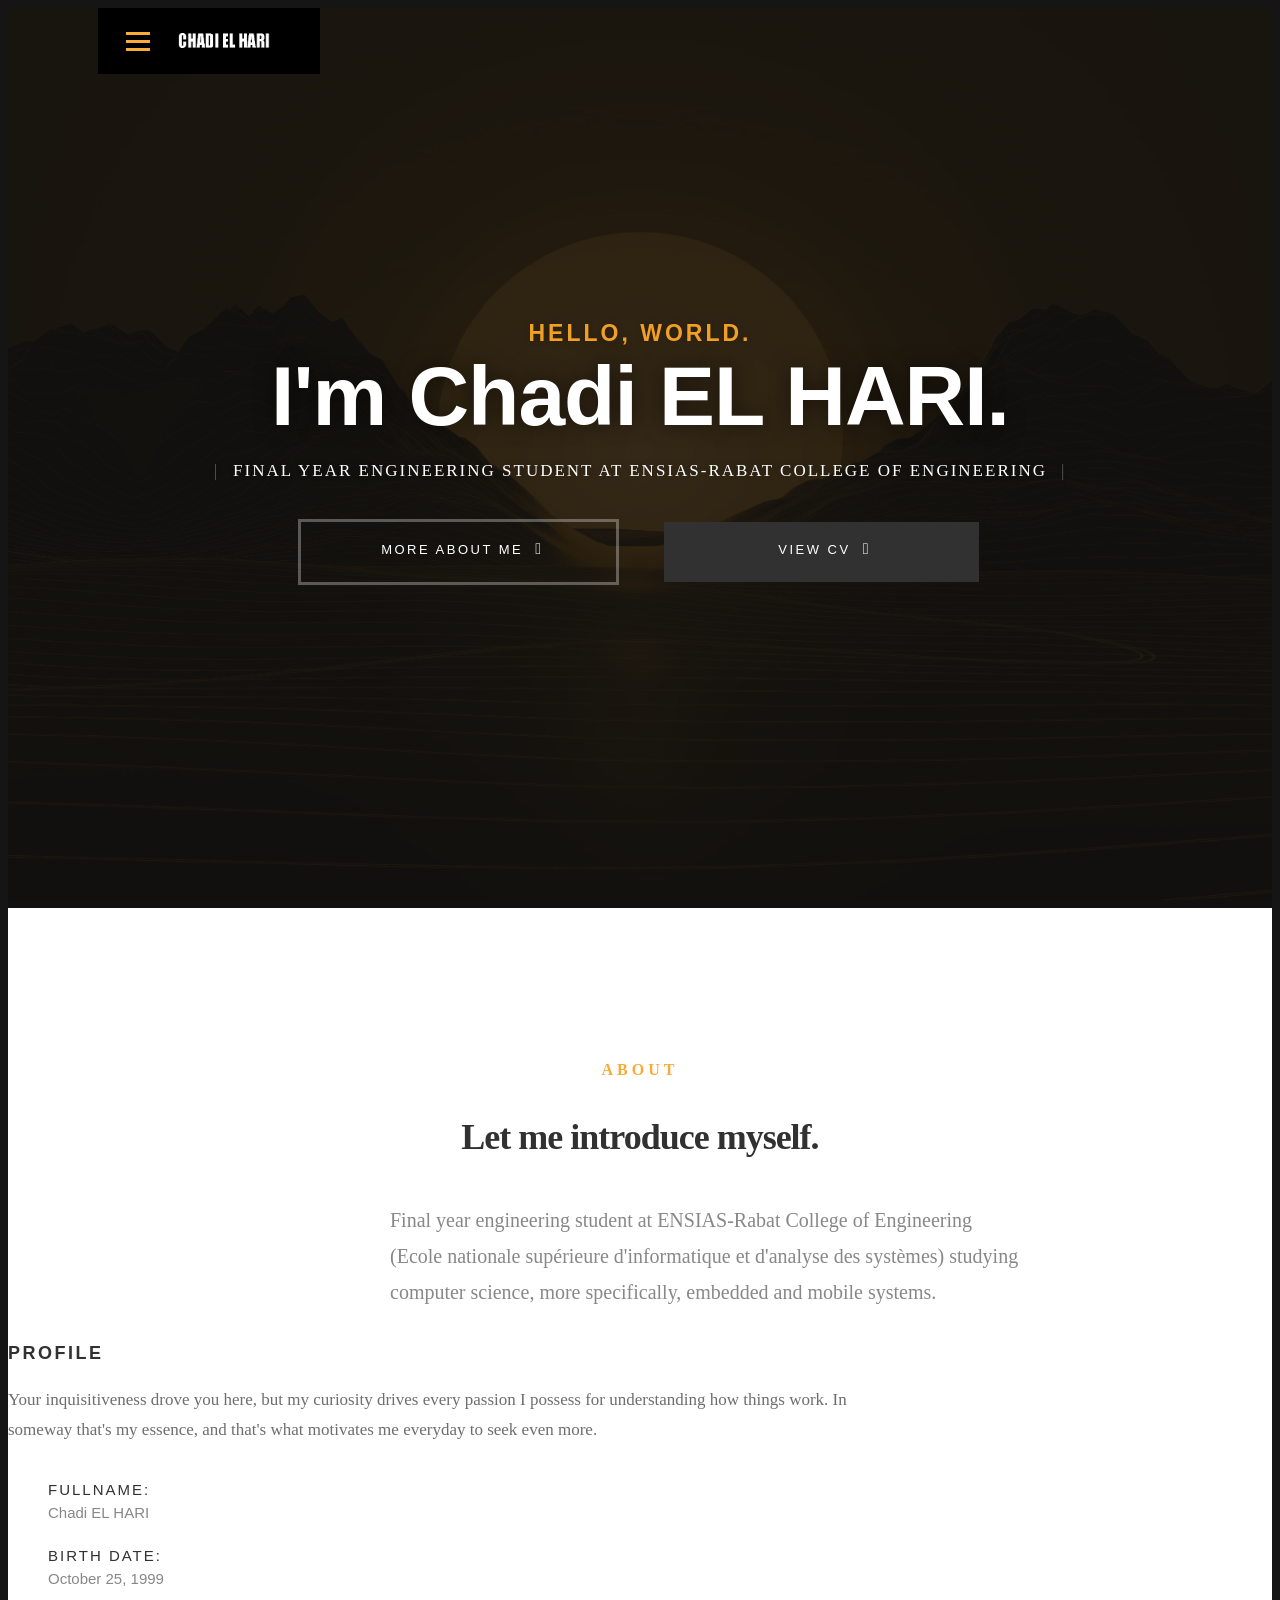
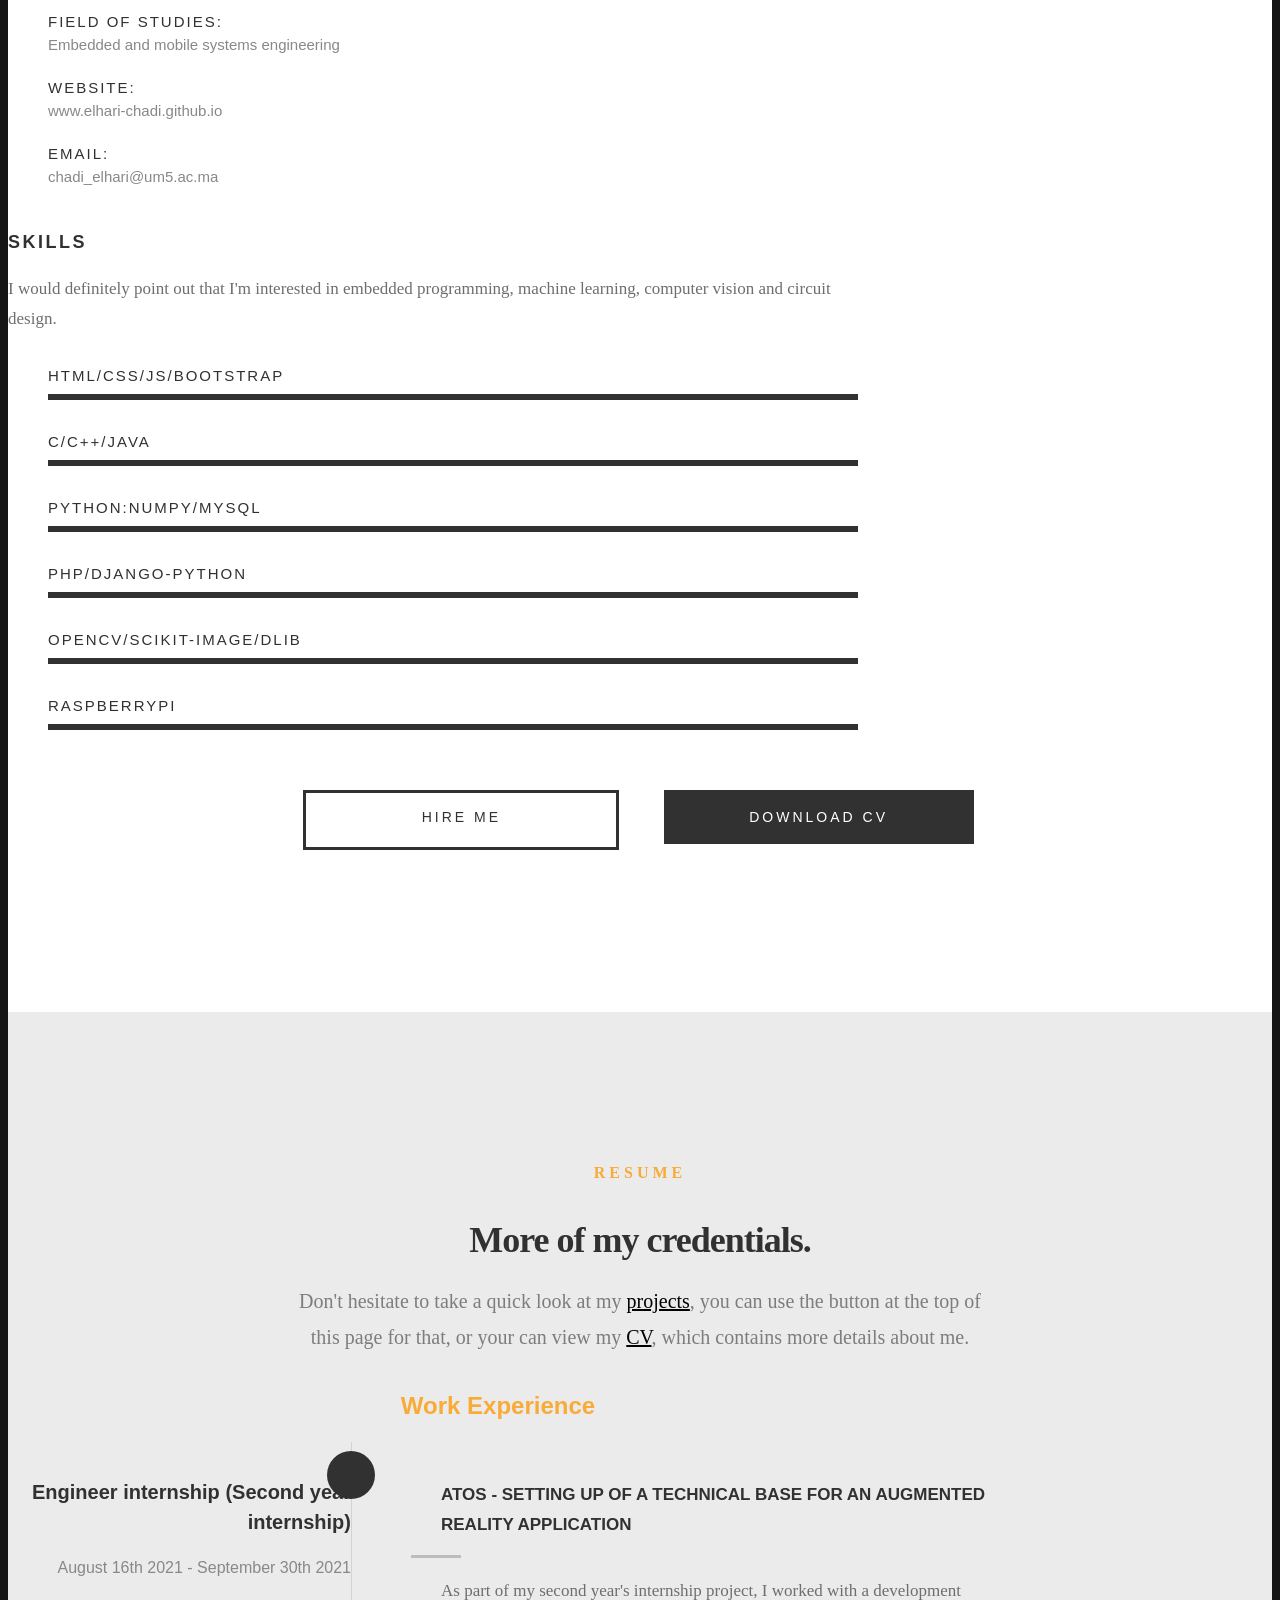
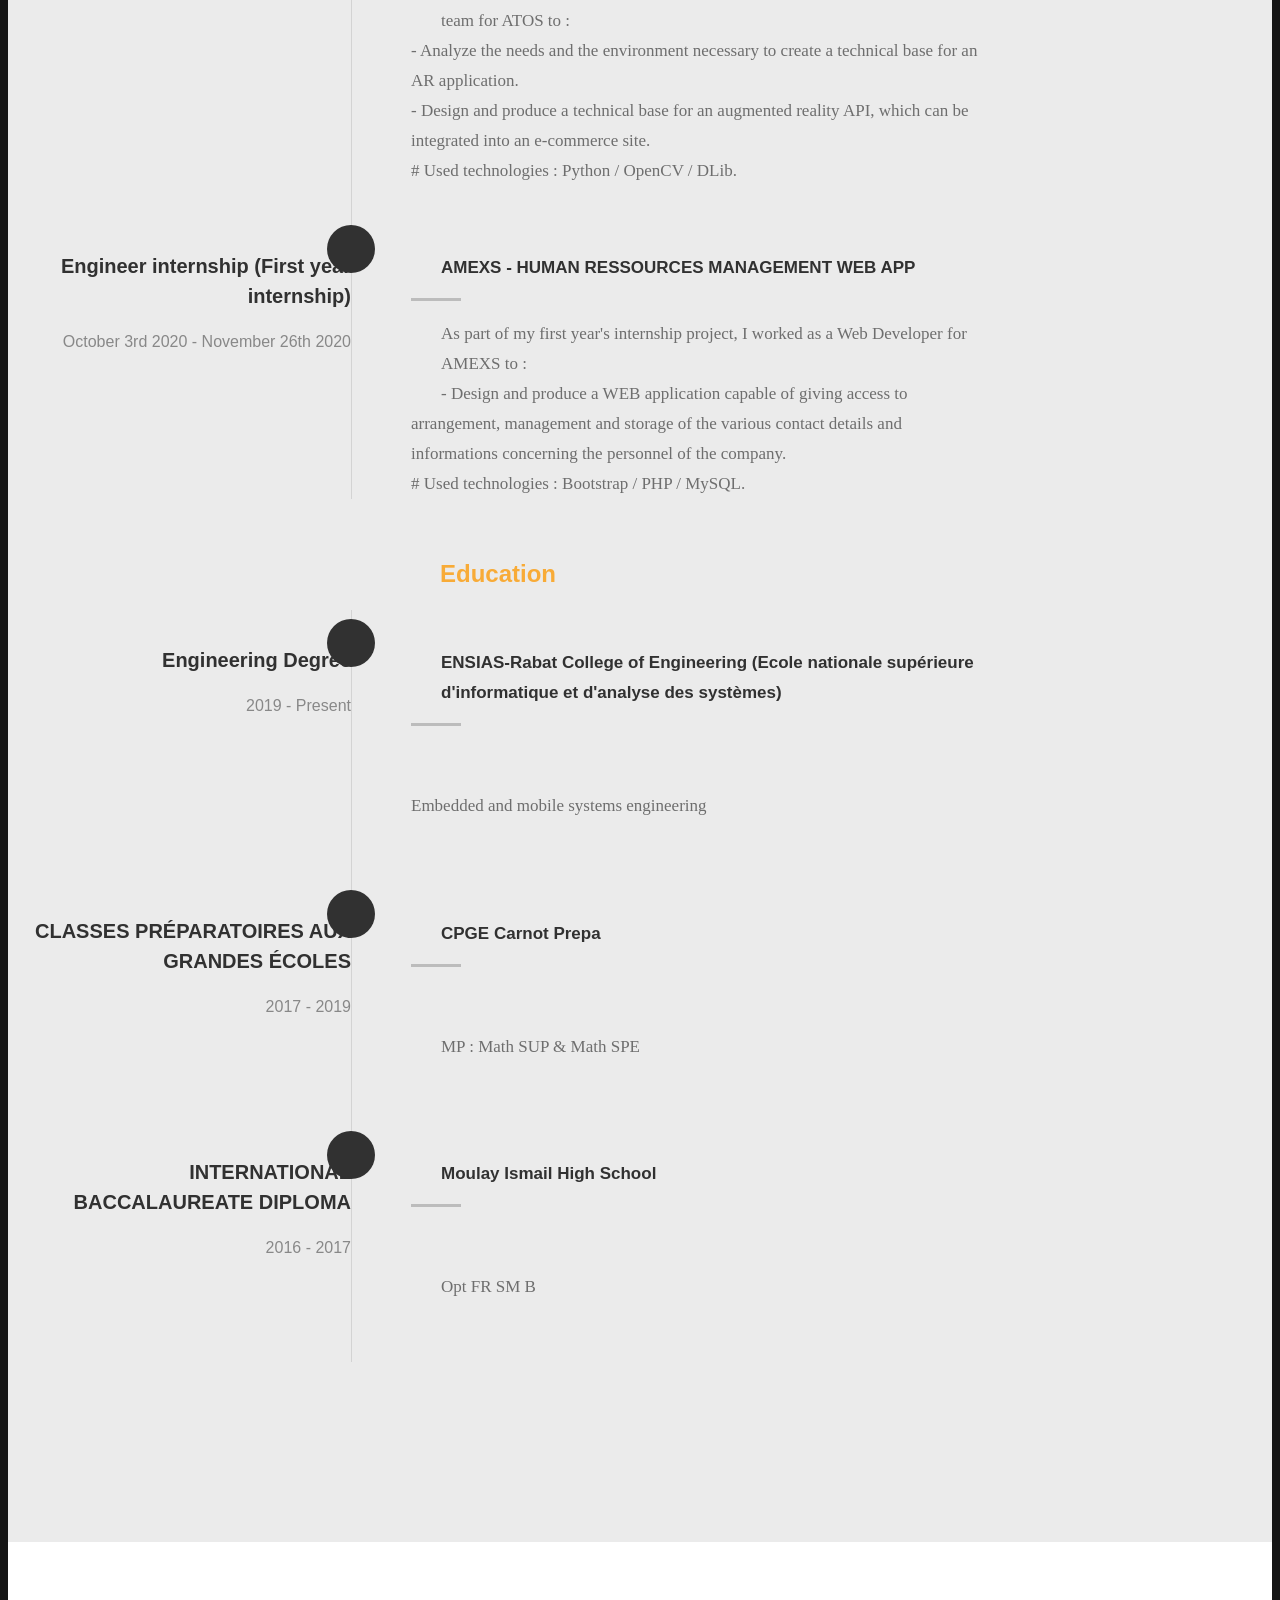
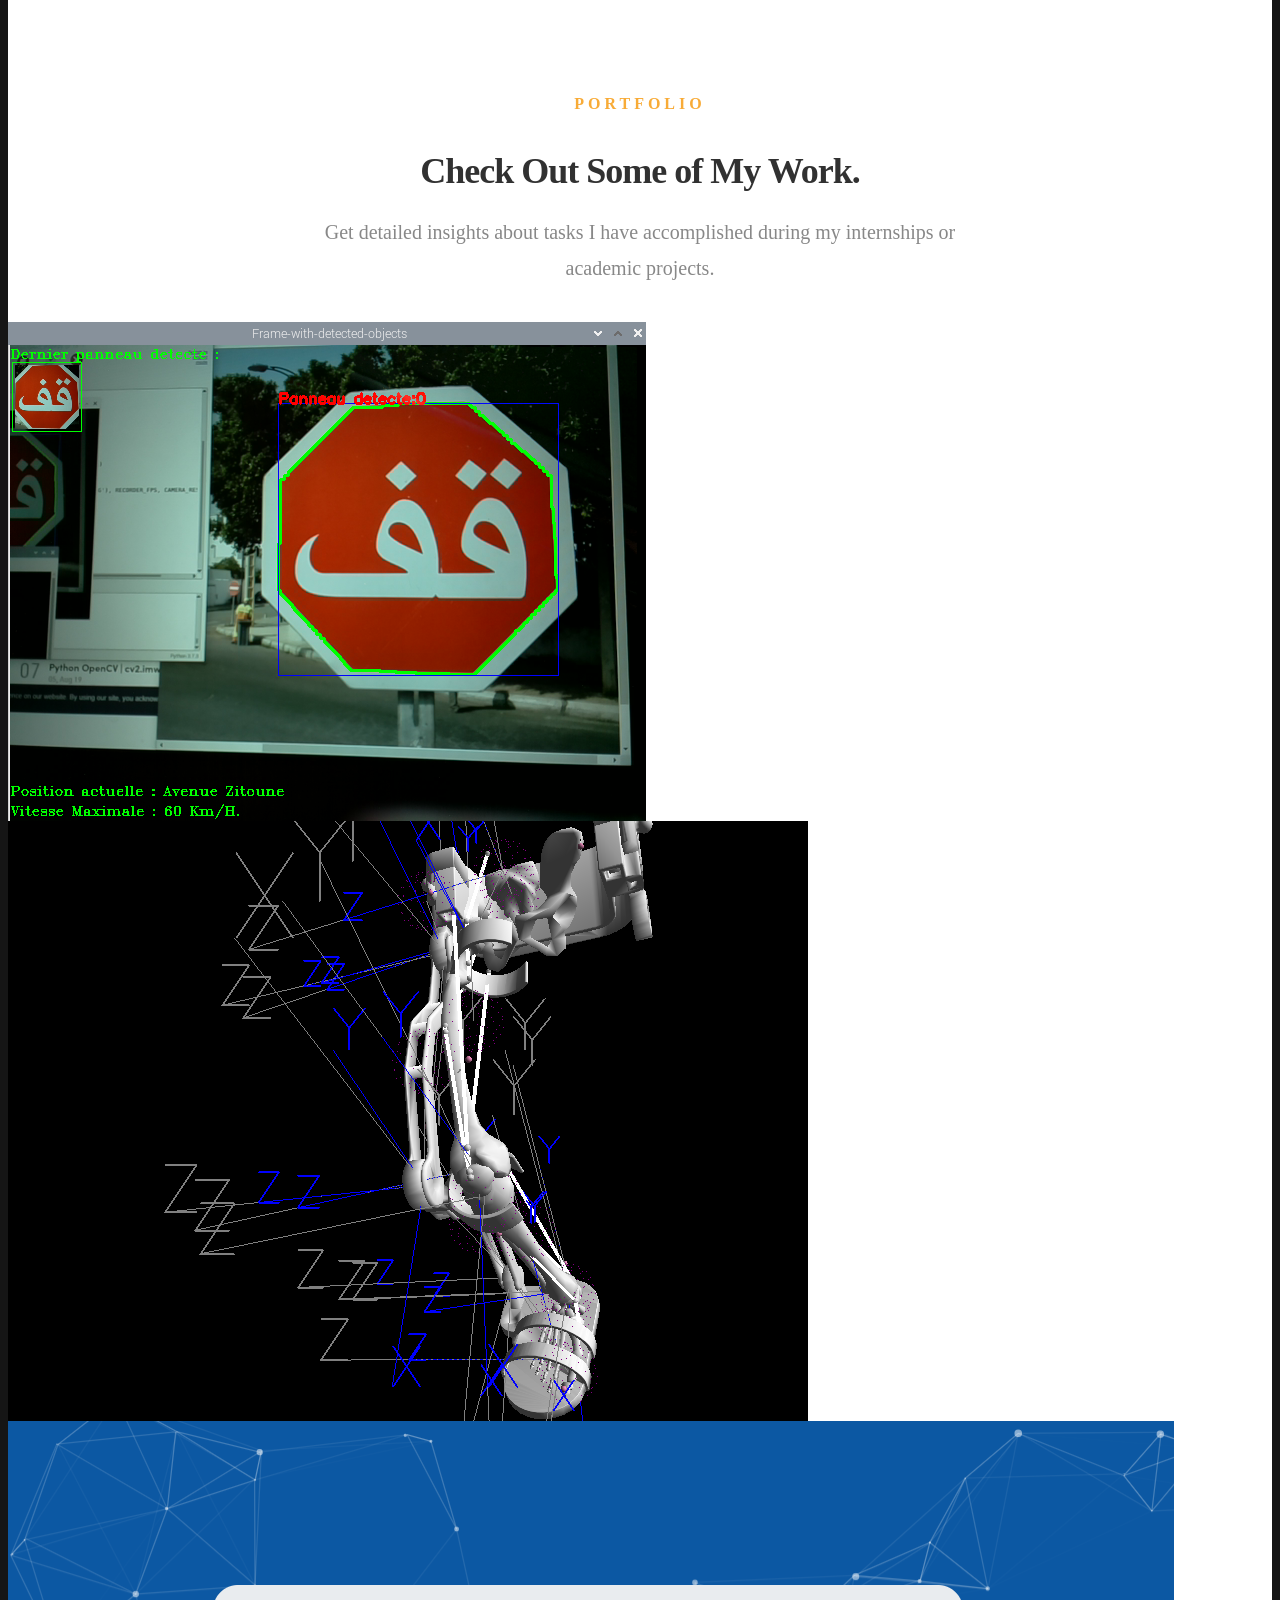
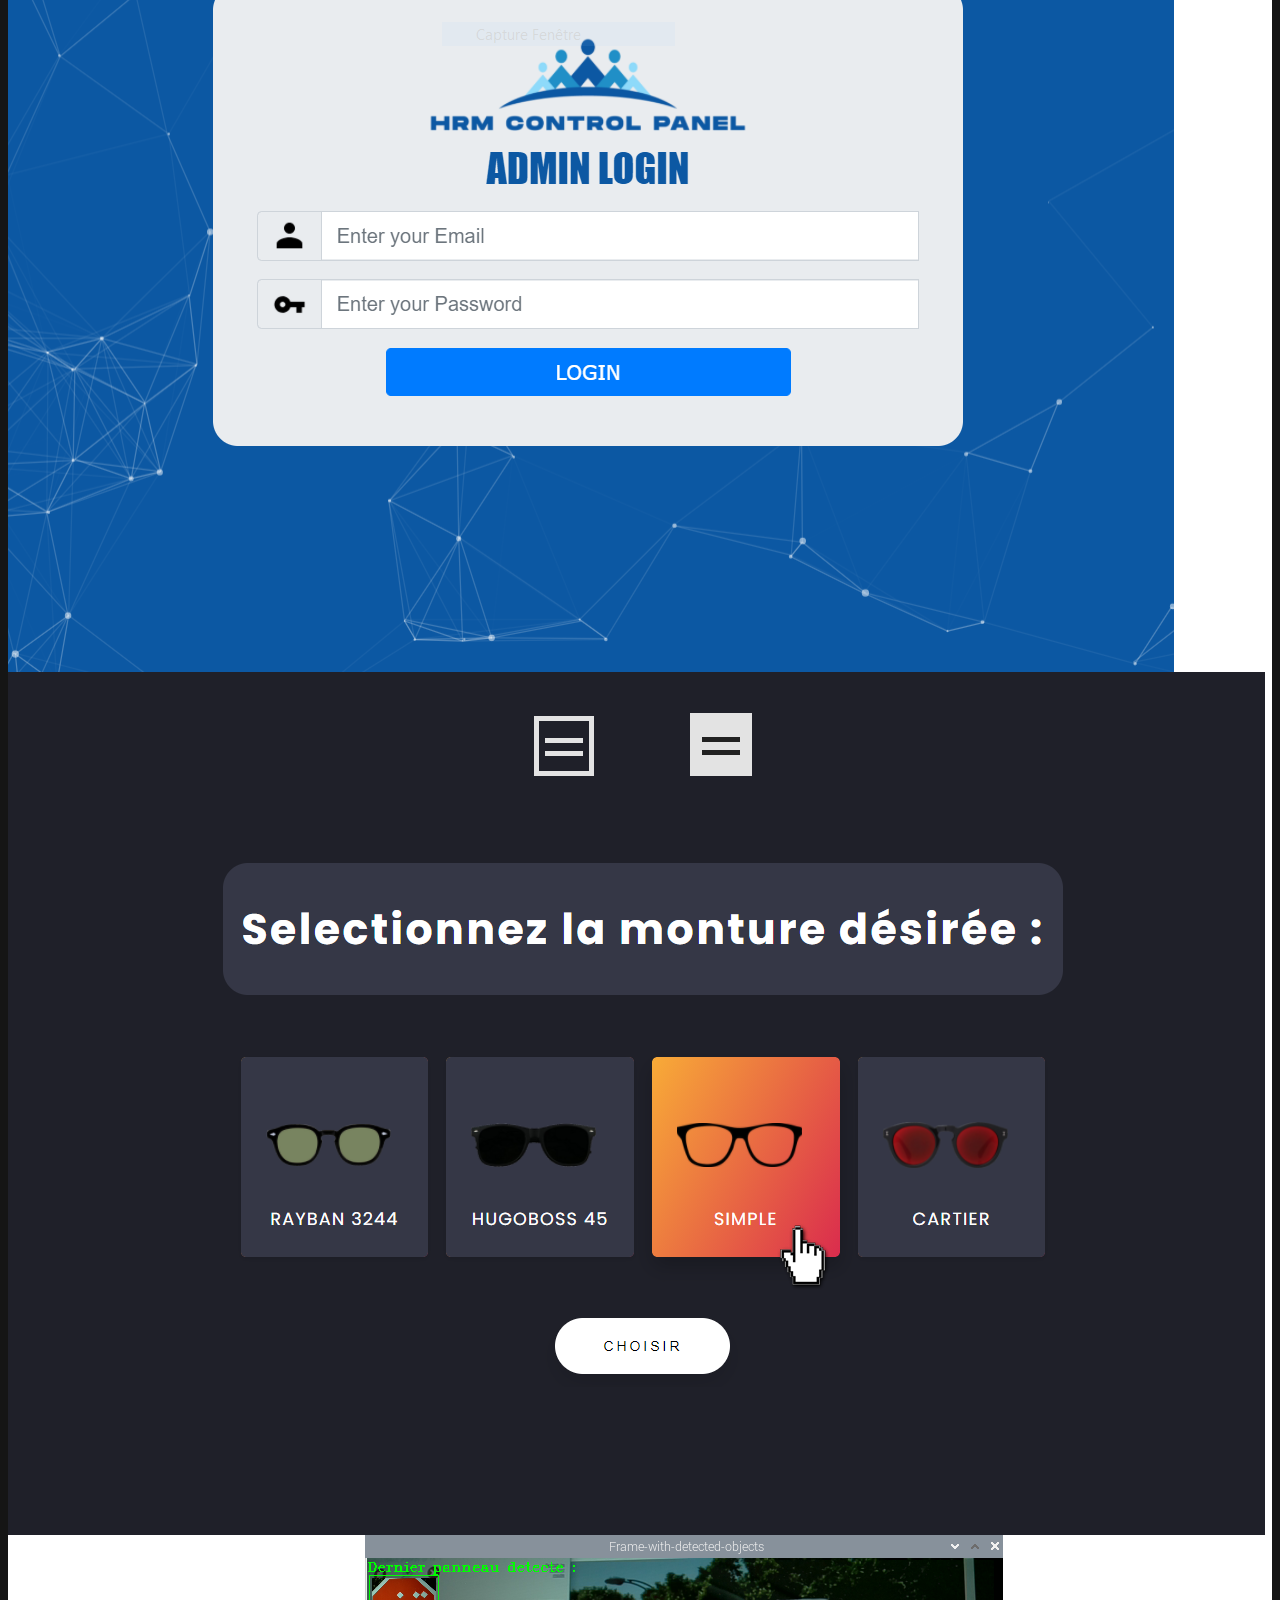
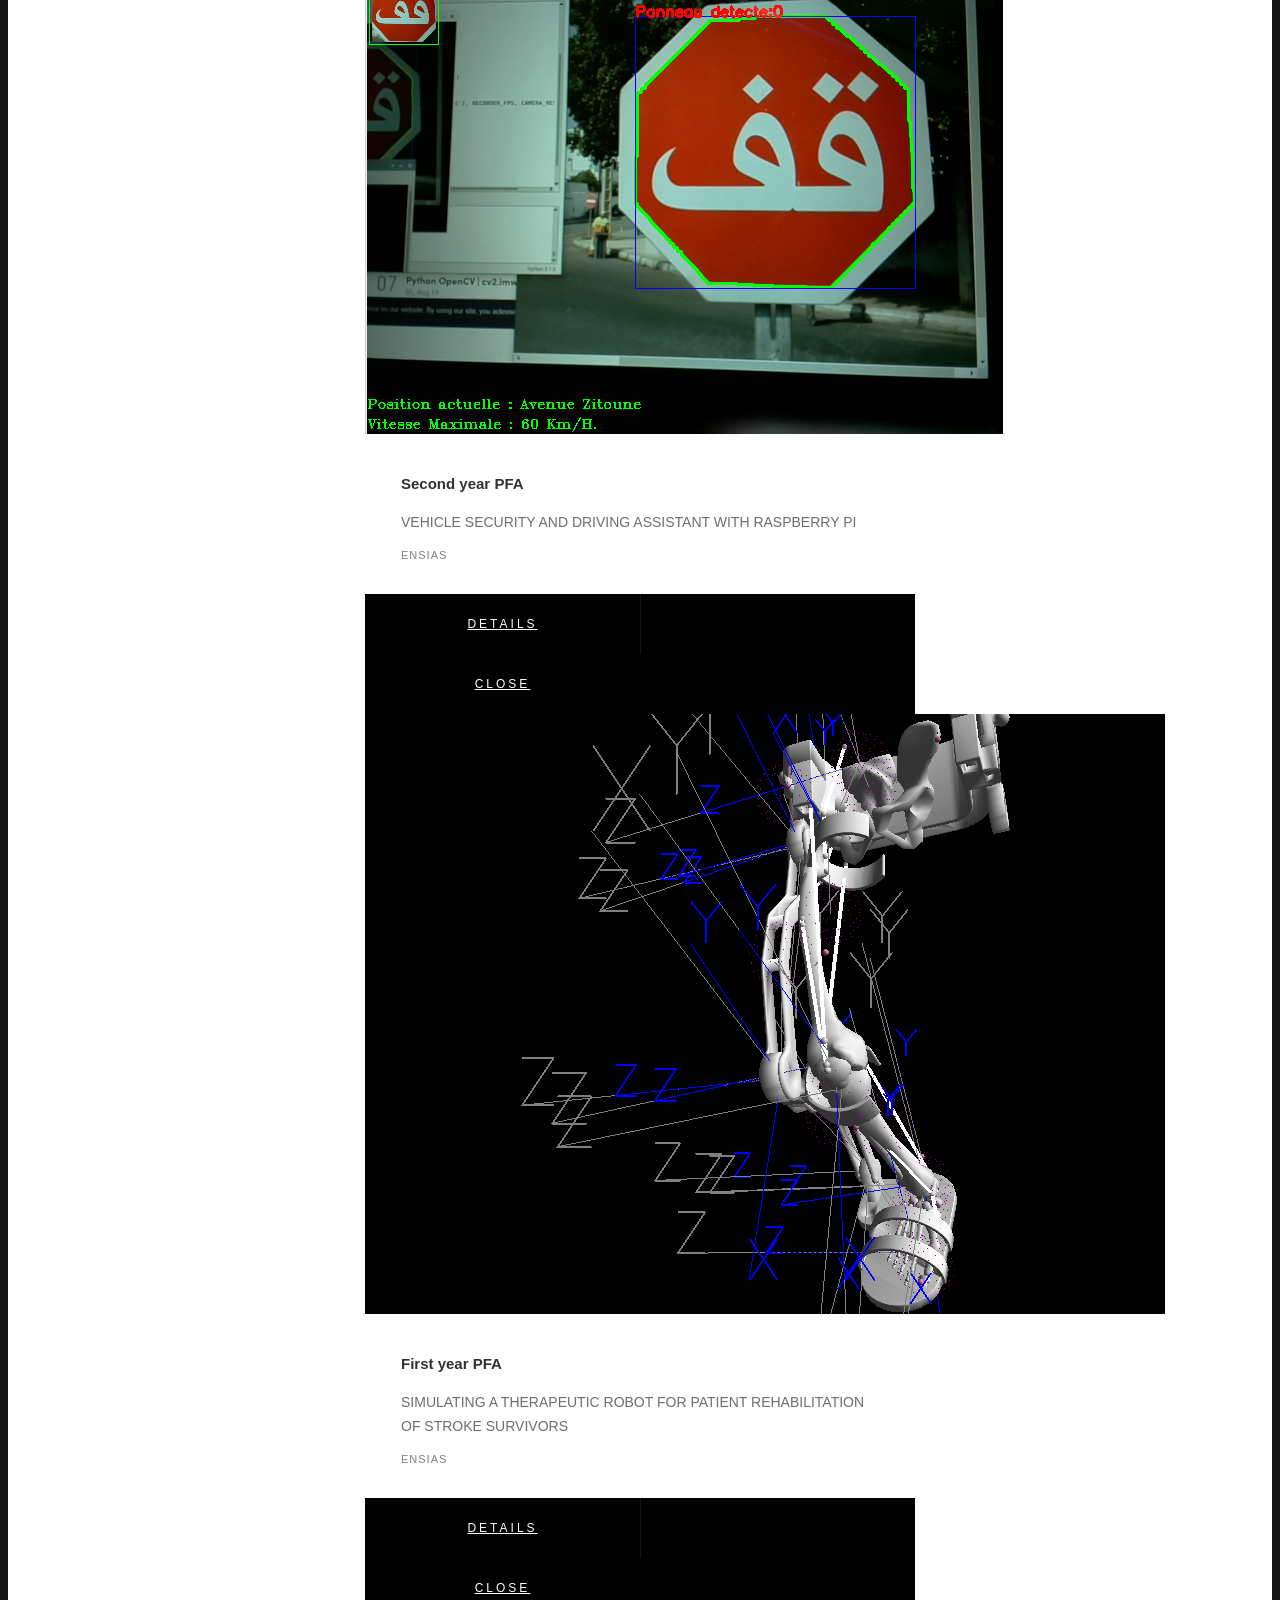
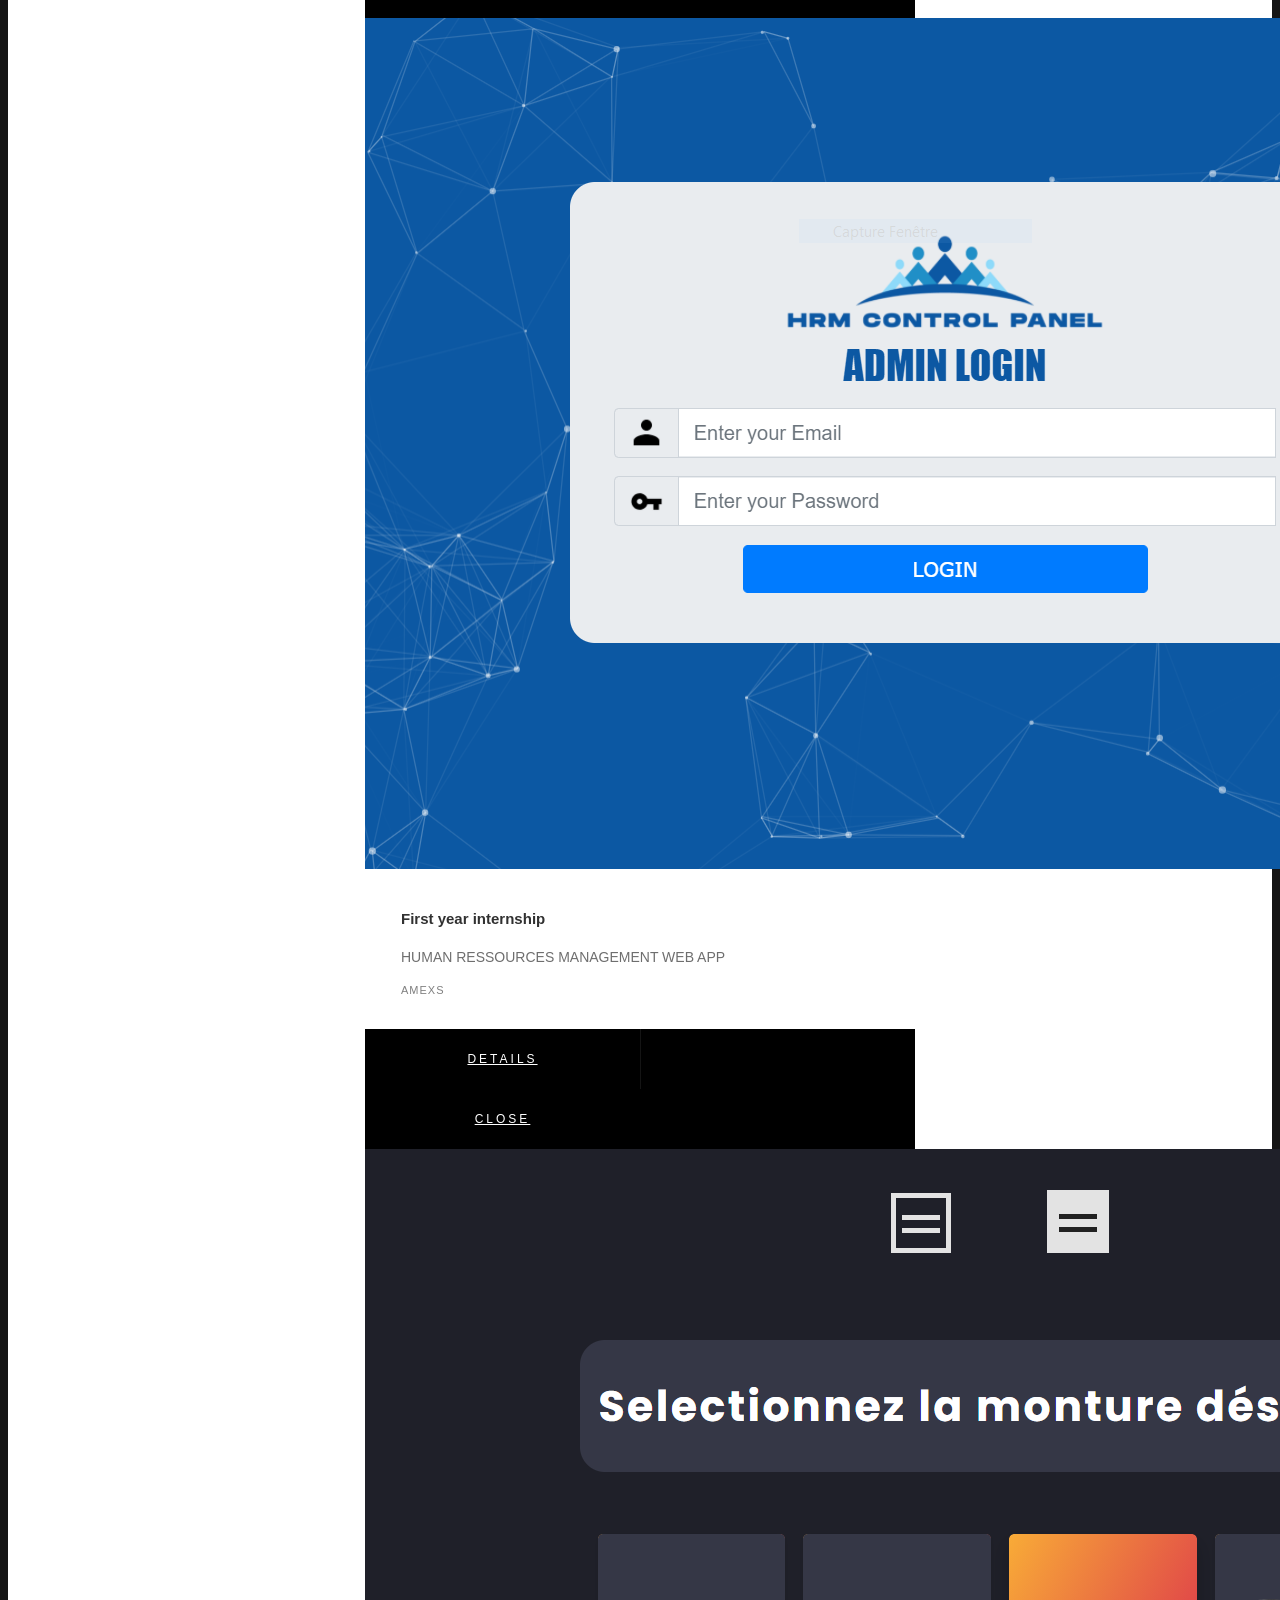
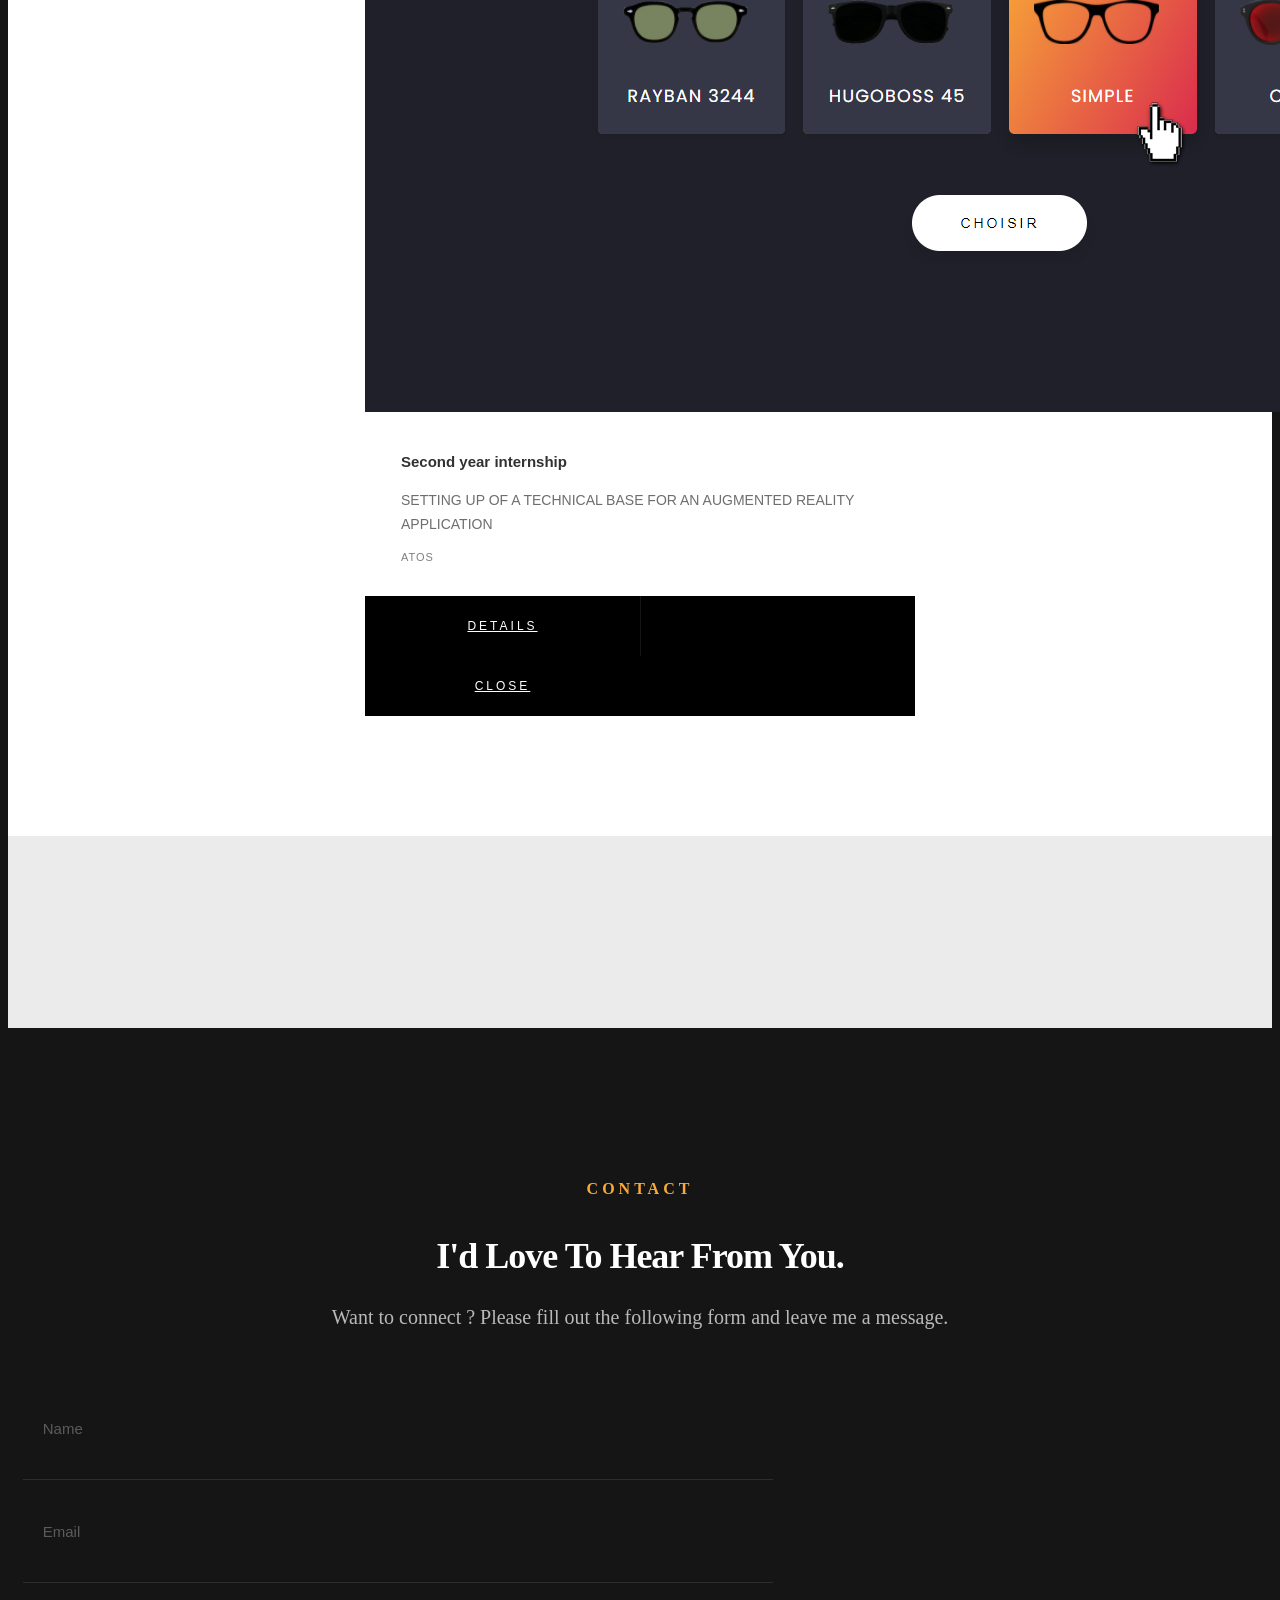
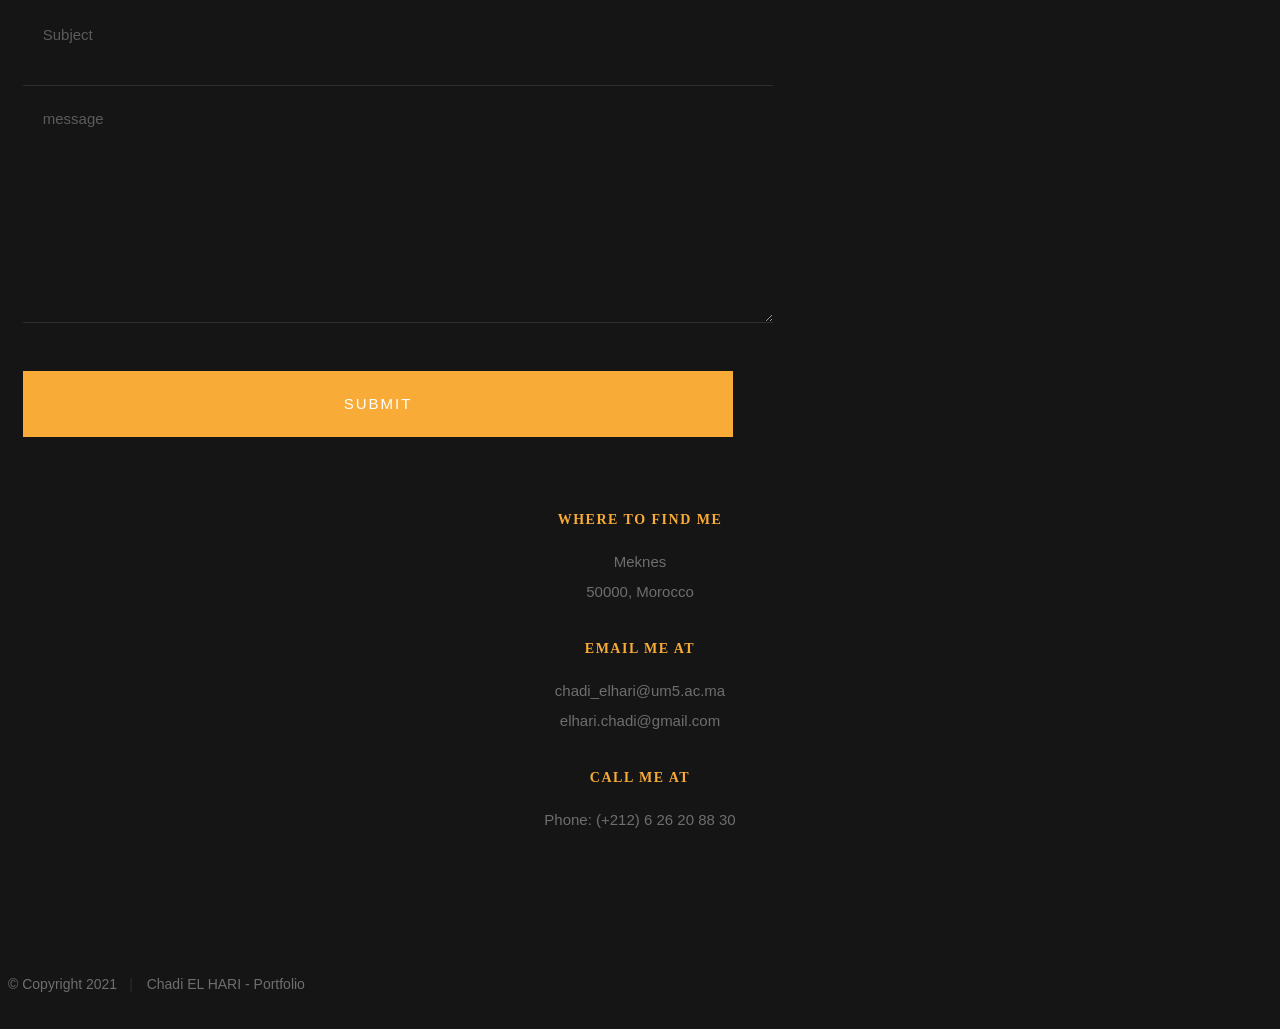
==== index.html @ 0508c4f8 "Mailer now working Using SmtpJS for front-end e-mail smtp" ====
<!DOCTYPE html>
<!--[if IE 8 ]><html class="no-js oldie ie8" lang="en"> <![endif]-->
<!--[if IE 9 ]><html class="no-js oldie ie9" lang="en"> <![endif]-->
<!--[if (gte IE 9)|!(IE)]><!--><html class="no-js" lang="en"> <!--<![endif]-->
<head>

   <!--- basic page needs
   ================================================== -->
   <meta charset="utf-8">
	<title>Portfolio</title>
	<meta name="description" content="">  
	<meta name="author" content="">

   <!-- mobile specific metas
   ================================================== -->
	<meta name="viewport" content="width=device-width, initial-scale=1, maximum-scale=1">

 	<!-- CSS
   ================================================== -->
   <link rel="stylesheet" href="css/base.css">  
   <link rel="stylesheet" href="css/main.css">
   <link rel="stylesheet" href="css/vendor.css">     

   <!-- script
   ================================================== -->   
	<script src="js/modernizr.js"></script>
	<script src="js/pace.min.js"></script>

   <!-- favicons
	================================================== -->
	<link rel="icon" type="image/png" href="favicon.ico">

</head>

<body id="top">

	<!-- header 
   ================================================== -->
   <header>   	
   	<div class="row">

   		<div class="top-bar">
   			<a class="menu-toggle" href="#"><span>Menu</span></a>

	   		<div class="logo">
		         <a href="index.html">Portfolio</a>
		      </div>		      

		   	<nav id="main-nav-wrap">
					<ul class="main-navigation">
						<li class="current"><a class="smoothscroll"  href="#intro" title="">Home</a></li>
						<li><a class="smoothscroll"  href="#about" title="">About</a></li>
						<li><a class="smoothscroll"  href="#resume" title="">Resume</a></li>
						<li><a class="smoothscroll"  href="#portfolio" title="">Portfolio</a></li>					
						<li><a class="smoothscroll"  href="#contact" title="">Contact</a></li>				
					</ul>
				</nav>    		
   		</div> <!-- /top-bar --> 
   		
   	</div> <!-- /row --> 		
   </header> <!-- /header -->

	<!-- intro section
   ================================================== -->
   <section id="intro">   

   	<div class="intro-overlay"></div>	

   	<div class="intro-content">
   		<div class="row">

   			<div class="col-twelve">

	   			<h5>Hello, World.</h5>
	   			<h1>I'm Chadi EL HARI.</h1>

	   			<p class="intro-position">
	   				<span>Final year engineering student at ENSIAS-Rabat College of Engineering</span>
	   			</p>


				   <div class="row button-section">
					<div class="col-twelve">
						<a class="button stroke smoothscroll" href="#about" title="">More About Me</a>
						<a href="cv.pdf"  class="button button-primary" title="View CV">View CV</a>
					</div>   		
				</div>

	   			

	   		</div>  
   			
   		</div>   		 		
   	</div> <!-- /intro-content --> 

   	<ul class="intro-social">        
         <li><a href="https://linkedin.com/in/chadi-elhari"><i class="fa fa-linkedin"></i></a></li>
         <li><a href="https://github.com/elhari-chadi"><i class="fa fa-github"></i></a></li>
      </ul> <!-- /intro-social -->      	

   </section> <!-- /intro -->


   <!-- about section
   ================================================== -->
   <section id="about">  

   	<div class="row section-intro">
   		<div class="col-twelve">

   			<h5>About</h5>
   			<h1>Let me introduce myself.</h1>

   			<div class="intro-info">


   				<p class="lead">Final year engineering student at ENSIAS-Rabat College of Engineering (Ecole nationale supérieure d'informatique et d'analyse des systèmes) studying computer science, more specifically, embedded and mobile systems.</p>
   			</div>   			

   		</div>   		
   	</div> <!-- /section-intro -->

   	<div class="row about-content">

   		<div class="col-six tab-full">

   			<h3>Profile</h3>
   			<p>Your inquisitiveness drove you here, but my curiosity drives every passion I possess for understanding how things work. In someway that's my essence, and that's what motivates me everyday to seek even more.</p>

   			<ul class="info-list">
   				<li>
   					<strong>Fullname:</strong>
   					<span>Chadi EL HARI</span>
   				</li>
   				<li>
   					<strong>Birth Date:</strong>
   					<span>October 25, 1999</span>
   				</li>
   				<li>
   					<strong>Field of studies:</strong>
   					<span>Embedded and mobile systems engineering</span>
   				</li>
   				<li>
   					<strong>Website:</strong>
   					<span>www.elhari-chadi.github.io</span>
   				</li>
   				<li>
   					<strong>Email:</strong>
   					<span>chadi_elhari@um5.ac.ma</span>
   				</li>

   			</ul> <!-- /info-list -->

   		</div>

   		<div class="col-six tab-full">

   			<h3>Skills</h3>
   			<p> I would definitely point out that I'm interested in embedded programming, machine learning, computer vision and circuit design.</p>

				<ul class="skill-bars">
				   <li>
				   	<div class="progress percent100"></div>
				   	<strong>HTML/CSS/JS/BOOTSTRAP</strong>
				   </li>
				   <li>
				   	<div class="progress percent100"></div>
				   	<strong>C/C++/Java</strong>
				   </li>
				   <li>
				   	<div class="progress percent100"></div>
				   	<strong>Python:Numpy/MySQL</strong>
				   </li>
				   <li>
				   	<div class="progress percent100"></div>
				   	<strong>PHP/DJANGO-PYTHON</strong>
				   </li>
				   <li>

				   	<div class="progress percent100"></div>
				   	<div><strong>OpenCV/Scikit-Image/DLib</strong></div>
				   </li>
				   <li>
				   <div class="progress percent100"></div>
				   <strong>RaspberryPi</strong>
			   </li>
      
				</ul> <!-- /skill-bars -->		

   		</div>

   	</div>

   	<div class="row button-section">
   		<div class="col-twelve">
   			<a href="#contact" title="Hire Me" class="button stroke smoothscroll">Hire Me</a>
   			<a href="cv.pdf" title="View CV" class="button button-primary">Download CV</a>
   		</div>   		
   	</div>

   </section> <!-- /process-->    


   <!-- resume Section
   ================================================== -->
	<section id="resume" class="grey-section">

		<div class="row section-intro">
   		<div class="col-twelve">

   			<h5>Resume</h5>
   			<h1>More of my credentials.</h1>

   			<p class="lead">Don't hesitate to take a quick look at my <a href="#portfolio">projects</a>, you can use the button at the top of this page for that, or your can view my <a href="cv.pdf">CV</a>, which contains more details about me.</p>

   		</div>   		
   	</div> <!-- /section-intro--> 

   	<div class="row resume-timeline">

   		<div class="col-twelve resume-header">

   			<h2>Work Experience</h2>

   		</div> <!-- /resume-header -->

   		<div class="col-twelve">

   			<div class="timeline-wrap">


				<div class="timeline-block">

					<div class="timeline-ico">
						<i class="fa fa-briefcase"></i>
					</div>

					<div class="timeline-header">
						<h3>Engineer internship (Second year internship)</h3>
						<p>August 16th 2021 - September 30th 2021</p>
					</div>

					<div class="timeline-content">
						<h4>ATOS - SETTING UP OF A TECHNICAL BASE FOR AN AUGMENTED REALITY APPLICATION</h4>
						<p>
						 As part of my second year's internship project, I worked with a development team for ATOS to :
						 <br>
						 - Analyze the needs and the environment necessary to create a technical base for an AR application.
						 <br>
						 - Design and produce a technical base for an augmented reality API, which can be integrated into an e-commerce site.
						 <br>
						 # Used technologies : Python / OpenCV / DLib.
			   
					   </p>
					</div>

				</div> <!-- /timeline-block -->

   				<div class="timeline-block">

	   				<div class="timeline-ico">
	   					<i class="fa fa-briefcase"></i>
	   				</div>

	   				<div class="timeline-header">
	   					<h3>Engineer internship (First year internship)</h3>
	   					<p>October 3rd 2020 - November 26th 2020</p>
	   				</div>

	   				<div class="timeline-content">
	   					<h4>AMEXS - HUMAN RESSOURCES MANAGEMENT WEB APP</h4>
	   					<p>
							As part of my first year's internship project, I worked as a Web Developer for AMEXS to :
							<br>
							- Design and produce a WEB application capable of giving access to arrangement, management and
							storage of the various contact details and informations concerning the personnel of the company.
							<br>
							# Used technologies : Bootstrap / PHP / MySQL.
				  
						  </p>
	   				</div>

	   			</div> <!-- /timeline-block -->


   			</div> <!-- /timeline-wrap -->   			

   		</div> <!-- /col-twelve -->
   		
   	</div> <!-- /resume-timeline -->
   	
   	<div class="row resume-timeline">

   		<div class="col-twelve resume-header">

   			<h2>Education</h2>

   		</div> <!-- /resume-header -->

   		<div class="col-twelve">

   			<div class="timeline-wrap">

   				<div class="timeline-block">

	   				<div class="timeline-ico">
	   					<i class="fa fa-graduation-cap"></i>
	   				</div>

	   				<div class="timeline-header">
	   					<h3>Engineering Degree</h3>
	   					<p>2019 - Present</p>
	   				</div>

	   				<div class="timeline-content">
	   					<h4>ENSIAS-Rabat College of Engineering (Ecole nationale supérieure d'informatique et d'analyse des systèmes)</h4>
						   <br>
						   <p>Embedded and mobile systems engineering</p>
						   <br>
					</div>

	   			</div> <!-- /timeline-block -->

	   			<div class="timeline-block">

	   				<div class="timeline-ico">
	   					<i class="fa fa-graduation-cap"></i>
	   				</div>

	   				<div class="timeline-header">
	   					<h3>CLASSES PRÉPARATOIRES AUX GRANDES ÉCOLES</h3>
	   					<p>2017 - 2019</p>
	   				</div>

	   				<div class="timeline-content">
	   					<h4>CPGE Carnot Prepa</h4>
						   <br>
						   <p>MP : Math SUP & Math SPE</p>
						   <br>
	   				</div>

	   			</div> <!-- /timeline-block -->

				   <div class="timeline-block">

					<div class="timeline-ico">
						<i class="fa fa-graduation-cap"></i>
					</div>

					<div class="timeline-header">
						<h3>INTERNATIONAL BACCALAUREATE DIPLOMA</h3>
						<p>2016 - 2017</p>
					</div>

					<div class="timeline-content">
						<h4>Moulay Ismail High School</h4>
						<br>
						<p>Opt FR SM B</p>
						<br>
					</div>

				</div> <!-- /timeline-block -->



   			</div> <!-- /timeline-wrap -->   			

   		</div> <!-- /col-twelve -->
   		
   	</div> <!-- /resume-timeline -->
		
	</section> <!-- /features -->


	<!-- Portfolio Section
   ================================================== -->
	<section id="portfolio">

		<div class="row section-intro">
   		<div class="col-twelve">

   			<h5>Portfolio</h5>
   			<h1>Check Out Some of My Work.</h1>

   			<p class="lead">Get detailed insights about tasks I have accomplished during my internships or academic projects.</p>

   		</div>   		
   	</div> <!-- /section-intro--> 

   	<div class="row portfolio-content">

   		<div class="col-twelve">

   			<!-- portfolio-wrapper -->
	         <div id="folio-wrapper" class="block-1-2 block-mob-full stack">

	         	<div class="bgrid folio-item">
	               <div class="item-wrap">
	               	<img src="images/portfolio/pfa2a.png" alt="Liberty">
	                  <a href="#modal-01" class="overlay">	                  	           
	                     <div class="folio-item-table">
	                     	<div class="folio-item-cell">
		     					       <h3 class="folio-title">VEHICLE SECURITY AND DRIVING ASSISTANT WITH RASPBERRY PI</h3>	     					    
		     					    	 <span class="folio-types">
											Second year PFA
		     					       </span>
		     					   </div>	                      	
	                     </div>                    
	                  </a>
	               </div>	               
	        		</div> <!-- /folio-item -->

	        		<div class="bgrid folio-item">
	               <div class="item-wrap">
	               	<img src="images/portfolio/pfa1a.png" alt="Shutterbug">
	               	<a href="#modal-02" class="overlay">              		                  
	                     <div class="folio-item-table">
	                     	<div class="folio-item-cell">
	                     		<h3 class="folio-title">SIMULATING A THERAPEUTIC ROBOT FOR PATIENT REHABILITATION OF STROKE SURVIVORS</h3>	     					    
		     					    	<span class="folio-types">
											First year PFA
		     					      </span>		     		
		     					   </div> 	                      	
	                     </div>                    
	                  </a>
	               </div>
	        		</div> <!-- /folio-item -->

	            <div class="bgrid folio-item">
	               <div class="item-wrap">
	               	<img src="images/portfolio/stage1a.PNG"alt="Clouds">
	                  <a href="#modal-03" class="overlay">             		                  
	                     <div class="folio-item-table">
	                     	<div class="folio-item-cell">
	                     		<h3 class="folio-title">HUMAN RESSOURCES MANAGEMENT WEB APP</h3>	     					    
		     					    	<span class="folio-types">
											First year internship
		     					      </span>		     		
		     					   </div> 	                      	
	                     </div>                    
	                  </a>
	               </div>
	        		</div> <!-- /folio-item -->

	            <div class="bgrid folio-item">
	               <div class="item-wrap">
	               	<img src="images/portfolio/stage2a.png" alt="Beetle">
	                  <a href="#modal-04" class="overlay">                  	                 
	                     <div class="folio-item-table">
	                     	<div class="folio-item-cell">
	                     		<h3 class="folio-title">SETTING UP OF A TECHNICAL BASE FOR AN AUGMENTED REALITY APPLICATION</h3>	     					    
		     					    	<span class="folio-types">
											Second year internship
		     					      </span>		     		
		     					   </div>  	                      	
	                     </div>                    
	                  </a>
	               </div>
	        		</div> <!-- /folio-item -->     

  

	            <!-- modal popups - begin
	            ============================================================= -->
	            <div id="modal-01" class="popup-modal slider mfp-hide">	

				     	<div class="media">
				     		<img src="images/portfolio/pfa2a.png" alt="" />
				     	</div>      	

					   <div class="description-box">
					      <h4>Second year PFA</h4>		      
					      <p>VEHICLE SECURITY AND DRIVING ASSISTANT WITH RASPBERRY PI</p>

					      <div class="categories">ENSIAS</div>			               
					   </div>

			         <div class="link-box">
			            <a href="reports/pfa2a.pdf">Details</a>
					      <a href="#" class="popup-modal-dismiss">Close</a>
			         </div>		      

				   </div> <!-- /modal-02 -->

				   <div id="modal-02" class="popup-modal slider mfp-hide">	

				     	<div class="media">
				     		<img src="images/portfolio/pfa1a.png" alt="" />
				     	</div>      	

					   <div class="description-box">
					      <h4>First year PFA</h4>		      
					      <p>SIMULATING A THERAPEUTIC ROBOT FOR PATIENT REHABILITATION OF STROKE SURVIVORS</p>

					      <div class="categories">ENSIAS</div>			               
					   </div>

			         <div class="link-box">
			            <a href="reports/pfa1a.pdf">Details</a>
					      <a href="#" class="popup-modal-dismiss">Close</a>
			         </div>		      

				   </div> <!-- /modal-03 -->

				   <div id="modal-03" class="popup-modal slider mfp-hide">	

				     	<div class="media">
				     		<img src="images/portfolio/stage1a.PNG" alt="" />
				     	</div>      	

					   <div class="description-box">
					      <h4>First year internship</h4>		      
					      <p>HUMAN RESSOURCES MANAGEMENT WEB APP</p>

					      <div class="categories">AMEXS</div>			               
					   </div>

			         <div class="link-box">
			            <a href="reports/stage1a.pdf">Details</a>
					      <a href="#" class="popup-modal-dismiss">Close</a>
			         </div>		      

				   </div> <!-- /modal-04 -->

				   <div id="modal-04" class="popup-modal slider mfp-hide">	

				     	<div class="media">
				     		<img src="images/portfolio/stage2a.png" alt="" />
				     	</div>      	

					   <div class="description-box">
					      <h4>Second year internship</h4>		      
					      <p>SETTING UP OF A TECHNICAL BASE FOR AN AUGMENTED REALITY APPLICATION</p>

					      <div class="categories">ATOS</div>			               
					   </div>

			         <div class="link-box">
			            <a href="#">Details</a>
					      <a href="#" class="popup-modal-dismiss">Close</a>
			         </div>		      

				   </div> <!-- /modal-04 -->



				   <!-- modal popups - end
	            ============================================================= -->

	         </div> <!-- /portfolio-wrapper --> 

   		</div>  <!-- /twelve -->   

   	</div> <!-- /portfolio-content --> 
		
	</section> <!-- /portfolio --> 


	<!-- CTA Section
   ================================================== -->
	<section id="cta" class="grey-section">

   	<div class="row cta-content">

   		<div class="col-twelve section-ads">  

		     	

   		</div>

   	</div> <!-- /cta-content -->

   </section> <!-- /cta --> 

	
	<!-- services Section
   ================================================== -->



	<!-- stats Section
   ================================================== -->


	
   <!-- contact
   ================================================== -->
	<section id="contact">

		<div class="row section-intro">
   		<div class="col-twelve">

   			<h5>Contact</h5>
   			<h1>I'd Love To Hear From You.</h1>

   			<p class="lead">Want to connect ? Please fill out the following form and leave me a message.</p>

   		</div> 
   	</div> <!-- /section-intro -->

   	<div class="row contact-form">

   		<div class="col-twelve">

            <!-- form -->
            <form name="contactForm" id="contactForm" method="post" action="">
      			<fieldset>

                  <div class="form-field">
 						   <input name="contactName" type="text" id="contactName" placeholder="Name" value="" minlength="2" required="">
                  </div>
                  <div class="form-field">
	      			   <input name="contactEmail" type="email" id="contactEmail" placeholder="Email" value="" required="">
	               </div>
                  <div class="form-field">
	     				   <input name="contactSubject" type="text" id="contactSubject" placeholder="Subject" value="">
	               </div>                       
                  <div class="form-field">
	                 	<textarea name="contactMessage" id="contactMessage" placeholder="message" rows="10" cols="50" required=""></textarea>
	               </div>                      
                 <div class="form-field">
                     <button class="submitform">Submit</button>
                     <div id="submit-loader">
                        <div class="text-loader">Sending...</div>                             
       				      <div class="s-loader">
								  	<div class="bounce1"></div>
								  	<div class="bounce2"></div>
								  	<div class="bounce3"></div>
								</div>
							</div>
                  </div>

      			</fieldset>
      		</form> <!-- Form End -->

            <!-- contact-warning -->
            <div id="message-warning">            	
            </div>            
            <!-- contact-success -->
      		<div id="message-success">
               <i class="fa fa-check"></i>Your message was sent, thank you!<br>
      		</div>

         </div> <!-- /col-twelve -->
   		
   	</div> <!-- /contact-form -->

   	<div class="row contact-info">

   		<div class="col-four tab-full">

   			<div class="icon">
   				<i class="icon-pin"></i>
   			</div>

   			<h5>Where to find me</h5>

   			<p>
            Meknes<br>
            50000, Morocco<br>
            </p>

   		</div>

   		<div class="col-four tab-full collapse">

   			<div class="icon">
   				<i class="icon-mail"></i>
   			</div>

   			<h5>Email Me At</h5>

   			<p>chadi_elhari@um5.ac.ma<br>
			   	elhari.chadi@gmail.com			     
			   </p>

   		</div>

   		<div class="col-four tab-full">

   			<div class="icon">
   				<i class="icon-phone"></i>
   			</div>

   			<h5>Call Me At</h5>

   			<p>Phone: (+212) 6 26 20 88 30<br>
			   </p>

   		</div>
   		
   	</div> <!-- /contact-info -->
		
	</section> <!-- /contact -->


   <!-- footer
   ================================================== -->

   <footer>
     	<div class="row">

     		<div class="col-six tab-full pull-right social">

     			<ul class="footer-social">        
			      <li><a href="https://linkedin.com/in/chadi-elhari"><i class="fa fa-linkedin"></i></a></li>
			      <li><a href="https://github.com/elhari-chadi"><i class="fa fa-github"></i></a></li>
			   </ul> 
	      		
	      </div>

      	<div class="col-six tab-full">
	      	<div class="copyright">
		        	<span>© Copyright 2021</span> 
		        	<span>Chadi EL HARI - Portfolio</a></span>	         	
		         </div>		                  
	      	</div>

	      	<div id="go-top">
		         <a class="smoothscroll" title="Back to Top" href="#top"><i class="fa fa-long-arrow-up"></i></a>
		      </div>

      	</div> <!-- /row -->     	
   </footer>  

   <div id="preloader"> 
    	<div id="loader"></div>
   </div> 

   <!-- Java Script
   ================================================== --> 
   <script src="js/jquery-2.1.3.min.js"></script>
   <script src="js/plugins.js"></script>
   <script src="https://smtpjs.com/v3/smtp.js"></script>
   <script src="js/main.js"></script>

</body>

</html>
---- css/main.css ----
/**
 * =================================================================== 
 *
 *  Kards v1.0 Main Stylesheet
 *  url: styleshout.com
 *  03-01-2016
 *  ------------------------------------------------------------------
 *  TOC:
 *  01. webfonts and iconfonts
 *  02. base style overrides
 *  03. typography & general theme styles
 *  04. preloader
 *  05. forms
 *  06. buttons 
 *  07. other components
 *  08. common styles
 *  09. header styles
 *  10. intro
 *  11. about
 *  12. resume
 *  13. portfolio
 *  14. call-to-action section
 *  15. services
 *  16. stats
 *  17. contact
 *  18. footer
 *
 * =================================================================== 
 */


/** 
 * ===================================================================
 * 01. webfonts and iconfonts - (_document-setup.scss)
 *
 * ------------------------------------------------------------------- 
 */
@import url("fonts.css");
@import url("font-awesome/css/font-awesome.min.css");
@import url("micons/micons.css");


/** 
 * ===================================================================
 * 02. base style overrides - (_document-setup.scss)
 *
 * ------------------------------------------------------------------- 
 */
html {
	font-size: 10px;
}

@media only screen and (max-width:1024px) {
	html {
		font-size: 9.411764705882353px;
	}
}
@media only screen and (max-width:768px) {
	html {
		font-size: 10px;
	}
}
@media only screen and (max-width:400px) {
	html {
		font-size: 9.411764705882353px;
	}
}

html, body {
	height: 100%;
}
body {
	background: #151515;
	font-family: "lora-regular", serif;
	font-size: 1.7rem;
	line-height: 3rem;
	color: #6e6e6e;
}

/**
 * links - (_document-setup.scss)
 * -------------------------------------------------------------------
 */
a, a:visited {
	color: #000000;
	-moz-transition: all 0.3s ease-in-out;
	-o-transition: all 0.3s ease-in-out;
	-webkit-transition: all 0.3s ease-in-out;
	-ms-transition: all 0.3s ease-in-out;
	transition: all 0.3s ease-in-out;
}
a:hover, a:focus, a:active {
	color: #f8ab37;
	outline: 0;
}

/** 
 * ===================================================================
 * 03. typography & general theme styles - (_document-setup.scss)
 *
 * ------------------------------------------------------------------- 
 */
h1, h2, h3, h4, h5, h6, .h01, .h02, .h03, .h04, .h05, .h06 {
	font-family: "poppins-semibold", sans-serif;
	color: #313131;
	font-style: normal;
	text-rendering: optimizeLegibility;
	margin-bottom: 2.1rem;
}
h3, .h03, h4, .h04 {
	margin-bottom: 1.8rem;
}
h5, .h05, h6, .h06 {
	font-family: "poppins-bold";
	margin-bottom: 1.2rem;
}
h1, .h01 {
	font-size: 3.1rem;
	line-height: 1.355;
	letter-spacing: -.1rem;
}
@media only screen and (max-width:600px) {
	h1, .h01 {
		font-size: 2.6rem;
		letter-spacing: -.07rem;
	}
}
h2, .h02 {
	font-size: 2.4rem;
	line-height: 1.25;
}
h3, .h03 {
	font-size: 2rem;
	line-height: 1.5;
}
h4, .h04 {
	font-size: 1.7rem;
	line-height: 1.765;
}
h5, .h05 {
	font-size: 1.4rem;
	line-height: 1.714;
	text-transform: uppercase;
	letter-spacing: .15rem;
}
h6, .h06 {
	font-size: 1.3rem;
	line-height: 1.846;
	text-transform: uppercase;
	letter-spacing: .15rem;
}
p img {
	margin: 0;
}
p.lead {
	font-family: "lora-regular", serif;
	font-size: 2rem;
	line-height: 1.8;
	color: #888888;
}
@media only screen and (max-width:768px) {
	p.lead {
		font-size: 1.7rem;
	}
}
em, i, strong, b {
	font-size: 1.7rem;
	line-height: 3rem;
	font-style: normal;
	font-weight: normal;
}
em, i {
	font-family: "lora-italic", serif;
}
strong, b {
	font-family: "lora-bold", serif;
}
small {
	font-size: 1.2rem;
	line-height: inherit;
}
blockquote {
	margin: 3rem 0;
	padding-left: 4rem;
	position: relative;
}
blockquote:before {
	content: "\201C";
	font-size: 8rem;
	line-height: 0px;
	margin: 0;
	color: #313131;
	font-family: arial, sans-serif;
	position: absolute;
	top: 3rem;
	left: 0;
}
blockquote p {
	font-family: georgia, serif;
	font-style: italic;
	padding: 0;
	font-size: 1.9rem;
	line-height: 1.737;
}
blockquote cite {
	display: block;
	font-size: 1.3rem;
	font-style: normal;
	line-height: 1.616;
}
blockquote cite:before {
	content: "\2014 \0020";
}
blockquote cite a, blockquote cite a:visited {
	color: #888888;
	border: none;
}
abbr {
	font-family: "poppins-bold", serif;
	font-variant: small-caps;
	text-transform: lowercase;
	letter-spacing: .05rem;
	color: #888888;
}
var, kbd, samp, code, pre {
	font-family: Consolas, "Andale Mono", Courier, "Courier New", monospace;
}
pre {
	padding: 2.4rem 3rem 3rem;
	background: #F1F1F1;
}
code {
	font-size: 1.4rem;
	margin: 0 .2rem;
	padding: .3rem .6rem;
	white-space: nowrap;
	background: #F1F1F1;
	border: 1px solid #E1E1E1;
	border-radius: 3px;
}
pre > code {
	display: block;
	white-space: pre;
	line-height: 2;
	padding: 0;
	margin: 0;
}
pre.prettyprint > code {
	border: none;
}
del {
	text-decoration: line-through;
}
abbr[title], dfn[title] {
	border-bottom: 1px dotted;
	cursor: help;
}
mark {
	background: #FFF49B;
	color: #000;
}
hr {
	border: solid #d2d2d2;
	border-width: 1px 0 0;
	clear: both;
	margin: 2.4rem 0 1.5rem;
	height: 0;
}

/**
 * Lists - (_document-setup.scss)  
 * -------------------------------------------------------------------
 */
ol {
	list-style: decimal;
}
ul {
	list-style: disc;
}
li {
	display: list-item;
}
ol, ul {
	margin-left: 1.7rem;
}
ul li {
	padding-left: .4rem;
}
ul ul, ul ol, ol ol, ol ul {
	margin: .6rem 0 .6rem 1.7rem;
}
ul.disc li {
	display: list-item;
	list-style: none;
	padding: 0 0 0 .8rem;
	position: relative;
}
ul.disc li::before {
	content: "";
	display: inline-block;
	width: 8px;
	height: 8px;
	border-radius: 50%;
	background: #f8ab37;
	position: absolute;
	left: -17px;
	top: 11px;
	vertical-align: middle;
}
dt {
	margin: 0;
	color: #f8ab37;
}
dd {
	margin: 0 0 0 2rem;
}

/**
 * tables - (_document-setup.scss)  
 * -------------------------------------------------------------------
 */
table {
	border-width: 0;
	width: 100%;
	max-width: 100%;
	font-family: "lora-regular", sans-serif;
}
th, td {
	padding: 1.5rem 3rem;
	text-align: left;
	border-bottom: 1px solid #E8E8E8;
}
th {
	color: #313131;
	font-family: "poppins-bold", sans-serif;
}
td {
	line-height: 1.5;
}
th:first-child, td:first-child {
	padding-left: 0;
}
th:last-child, td:last-child {
	padding-right: 0;
}
.table-responsive {
	overflow-x: auto;
	-webkit-overflow-scrolling: touch;
}

/**
 * Spacing - (_document-setup.scss)  
 * -------------------------------------------------------------------
 */
button, .button {
	margin-bottom: 1.2;
}
fieldset {
	margin-bottom: 1.5rem;
}
input,
textarea,
select,
pre,
blockquote,
figure,
table,
p,
ul,
ol,
dl,
form,
.fluid-video-wrapper,
.ss-custom-select {
	margin-bottom: 3rem;
}

/**
 * floated image - (_document-setup.scss)  
 * -------------------------------------------------------------------
 */
img.pull-right {
	margin: .9rem 0 0 2.4rem;
}
img.pull-left {
	margin: .9rem 2.4rem 0 0;
}

/**
 * block grid paddings - (_document-setup.scss) 
 * -------------------------------------------------------------------
 */
.bgrid {
	padding: 0 20px;
}
@media only screen and (max-width:1024px) {
	.bgrid {
		padding: 0 18px;
	}
}
@media only screen and (max-width:768px) {
	.bgrid {
		padding: 0 15px;
	}
}
@media only screen and (max-width:600px) {
	.bgrid {
		padding: 0 10px;
	}
}
@media only screen and (max-width:400px) {
	.bgrid {
		padding: 0;
	}
}

/**
 * pace.js styles - minimal  - (_document-setup.scss)
 * -------------------------------------------------------------------
 */
.pace {
	-webkit-pointer-events: none;
	pointer-events: none;
	-webkit-user-select: none;
	-moz-user-select: none;
	user-select: none;
}
.pace-inactive {
	display: none;
}
.pace .pace-progress {
	background: #f8ab37;
	position: fixed;
	z-index: 900;
	top: 0;
	right: 100%;
	width: 100%;
	height: 6px;
}

/** 
 * ===================================================================
 * 04. preloader - (_preloader-1.scss)
 *
 * ------------------------------------------------------------------- 
 */
#preloader {
	position: fixed;
	top: 0;
	left: 0;
	right: 0;
	bottom: 0;
	background: #151515;
	z-index: 800;
	height: 100%;
	width: 100%;
}
.no-js #preloader, .oldie #preloader {
	display: none;
}
#loader {
	position: absolute;
	left: 50%;
	top: 50%;
	width: 60px;
	height: 60px;
	margin: -30px 0 0 -30px;
	padding: 0;
}
#loader:before {
	content: "";
	border-top: 11px solid rgba(255, 255, 255, 0.1);
	border-right: 11px solid rgba(255, 255, 255, 0.1);
	border-bottom: 11px solid rgba(255, 255, 255, 0.1);
	border-left: 11px solid #f8ab37;
	-webkit-animation: load 1.1s infinite linear;
	animation: load 1.1s infinite linear;
	display: block;
	border-radius: 50%;
	width: 60px;
	height: 60px;
}
@-webkit-keyframes load {
	0% {
		-webkit-transform: rotate(0deg);
		transform: rotate(0deg);
	}
	100% {
		-webkit-transform: rotate(360deg);
		transform: rotate(360deg);
	}
}
@keyframes load {
	0% {
		-webkit-transform: rotate(0deg);
		transform: rotate(0deg);
	}
	100% {
		-webkit-transform: rotate(360deg);
		transform: rotate(360deg);
	}
}

/** 
 * ===================================================================
 * 05. forms - (_forms.scss)
 *
 * ------------------------------------------------------------------- 
 */
fieldset {
	border: none;
}
input[type="email"],
input[type="number"],
input[type="search"],
input[type="text"],
input[type="tel"],
input[type="url"],
input[type="password"],
textarea,
select {
	display: block;
	height: 6rem;
	padding: 1.5rem 0;
	border: 0;
	outline: none;
	vertical-align: middle;
	color: #313131;
	font-family: "poppins-regular", sans-serif;
	font-size: 1.5rem;
	line-height: 3rem;
	max-width: 100%;
	background: transparent;
	border-bottom: 1px solid rgba(0, 0, 0, 0.3);
	-moz-transition: all 0.3s ease-in-out;
	-o-transition: all 0.3s ease-in-out;
	-webkit-transition: all 0.3s ease-in-out;
	-ms-transition: all 0.3s ease-in-out;
	transition: all 0.3s ease-in-out;
}
.ss-custom-select {
	position: relative;
	padding: 0;
}
.ss-custom-select select {
	-webkit-appearance: none;
	-moz-appearance: none;
	-ms-appearance: none;
	-o-appearance: none;
	appearance: none;
	text-indent: 0.01px;
	text-overflow: '';
	margin: 0;
	line-height: 3rem;
	vertical-align: middle;
}
.ss-custom-select select option {
	padding-left: 2rem;
	padding-right: 2rem;
}
.ss-custom-select select::-ms-expand {
	display: none;
}
.ss-custom-select::after {
	content: '\f0d7';
	font-family: 'FontAwesome';
	position: absolute;
	top: 50%;
	right: 1.5rem;
	margin-top: -10px;
	bottom: auto;
	width: 20px;
	height: 20px;
	line-height: 20px;
	font-size: 18px;
	text-align: center;
	pointer-events: none;
	color: #252525;
}

/* IE9 and below */
.oldie .ss-custom-select::after {
	display: none;
}
textarea {
	min-height: 25rem;
}
input[type="email"]:focus,
input[type="number"]:focus,
input[type="search"]:focus,
input[type="text"]:focus,
input[type="tel"]:focus,
input[type="url"]:focus,
input[type="password"]:focus,
textarea:focus,
select:focus {
	color: #f1a025;
	border-bottom: 1px solid #f8ab37;
}
label, legend {
	font-family: "poppins-bold", sans-serif;
	font-size: 1.4rem;
	margin-bottom: .6rem;
	color: #3b3b3b;
	display: block;
}
input[type="checkbox"], input[type="radio"] {
	display: inline;
}
label > .label-text {
	display: inline-block;
	margin-left: 1rem;
	font-family: "poppins-regular", sans-serif;
	line-height: inherit;
}
label > input[type="checkbox"], label > input[type="radio"] {
	margin: 0;
	position: relative;
	top: .15rem;
}

/**
 * Style Placeholder Text  
 * -
 */
::-webkit-input-placeholder {
	color: #a1a1a1;
}
:-moz-placeholder {
	color: #a1a1a1;  /* Firefox 18- */
}
::-moz-placeholder {
	color: #a1a1a1;  /* Firefox 19+ */
}
:-ms-input-placeholder {
	color: #a1a1a1;
}
.placeholder {
	color: #a1a1a1 !important;
}

/** 
 * ===================================================================
 * 06. buttons - (_button-essentials.scss)
 *
 * ------------------------------------------------------------------- 
 */
.button,
a.button,
button,
input[type="submit"],
input[type="reset"],
input[type="button"] {
	display: inline-block;
	font-family: "poppins-bold", sans-serif;
	font-size: 1.4rem;
	text-transform: uppercase;
	letter-spacing: .3rem;
	height: 5.4rem;
	line-height: 5.4rem;
	padding: 0 3rem;
	margin: 0 .3rem 1.2rem 0;
	background: #d8d8d8;
	color: #313131;
	text-decoration: none;
	cursor: pointer;
	text-align: center;
	white-space: nowrap;
	border: none;
	-moz-transition: all 0.3s ease-in-out;
	-o-transition: all 0.3s ease-in-out;
	-webkit-transition: all 0.3s ease-in-out;
	-ms-transition: all 0.3s ease-in-out;
	transition: all 0.3s ease-in-out;
}
.button:hover,
a.button:hover,
button:hover,
input[type="submit"]:hover,
input[type="reset"]:hover,
input[type="button"]:hover,
.button:focus,
button:focus,
input[type="submit"]:focus,
input[type="reset"]:focus,
input[type="button"]:focus {
	background: #bebebe;
	color: #000000;
	outline: 0;
}
.button.button-primary,
a.button.button-primary,
button.button-primary,
input[type="submit"].button-primary,
input[type="reset"].button-primary,
input[type="button"].button-primary {
	background: #313131;
	color: #FFFFFF;
}
.button.button-primary:hover,
a.button.button-primary:hover,
button.button-primary:hover,
input[type="submit"].button-primary:hover,
input[type="reset"].button-primary:hover,
input[type="button"].button-primary:hover,
.button.button-primary:focus,
button.button-primary:focus,
input[type="submit"].button-primary:focus,
input[type="reset"].button-primary:focus,
input[type="button"].button-primary:focus {
	background: #1f1f1f;
}
button.full-width, .button.full-width {
	width: 100%;
	margin-right: 0;
}
button.medium, .button.medium {
	height: 5.7rem !important;
	line-height: 5.7rem !important;
	padding: 0 1.8rem !important;
}
button.large, .button.large {
	height: 6rem !important;
	line-height: 6rem !important;
	padding: 0rem 3rem !important;
}
button.stroke, .button.stroke {
	background: transparent !important;
	border: 3px solid #313131;
	line-height: 4.8rem;
}
button.stroke.medium, .button.stroke.medium {
	line-height: 5.1rem !important;
}
button.stroke.large, .button.stroke.large {
	line-height: 5.4rem !important;
}
button.stroke:hover, .button.stroke:hover {
	border: 3px solid #f8ab37;
	color: #f8ab37;
}
button::-moz-focus-inner, input::-moz-focus-inner {
	border: 0;
	padding: 0;
}


/** 
 * ===================================================================
 * 07. other components - (_others.scss)
 *
 * ------------------------------------------------------------------- 
 */

/**
 * alert box - (_alert-box.scss)
 * -------------------------------------------------------------------
 */
.alert-box {
	padding: 2.1rem 4rem 2.1rem 3rem;
	position: relative;
	margin-bottom: 3rem;
	border-radius: 3px;
	font-family: "poppins-regular", sans-serif;
	font-size: 1.5rem;
}
.alert-box .close {
	position: absolute;
	right: 1.8rem;
	top: 1.8rem;
	cursor: pointer;
}
.ss-error {
	background-color: #ffd1d2;
	color: #e65153;
}
.ss-success {
	background-color: #c8e675;
	color: #758c36;
}
.ss-info {
	background-color: #d7ecfb;
	color: #4a95cc;
}
.ss-notice {
	background-color: #fff099;
	color: #bba31b;
}

/**
 * additional typo styles - (_additional-typo.scss)
 * -------------------------------------------------------------------
 */

/**
 * drop cap 
 */
.drop-cap:first-letter {
	float: left;
	margin: 0;
	padding: 1.5rem .6rem 0 0;
	font-size: 8.4rem;
	font-family: "poppins-bold", sans-serif;
	line-height: 6rem;
	text-indent: 0;
	background: transparent;
	color: #313131;
}

/**
 * line definition style
 */
.lining dt, .lining dd {
	display: inline;
	margin: 0;
}
.lining dt + dt:before, .lining dd + dt:before {
	content: "\A";
	white-space: pre;
}
.lining dd + dd:before {
	content: ", ";
}
.lining dd + dd:before {
	content: ", ";
}
.lining dd:before {
	content: ": ";
	margin-left: -0.2em;
}

/**
 * dictionary definition style
 */
.dictionary-style dt {
	display: inline;
	counter-reset: definitions;
}
.dictionary-style dt + dt:before {
	content: ", ";
	margin-left: -0.2em;
}
.dictionary-style dd {
	display: block;
	counter-increment: definitions;
}
.dictionary-style dd:before {
	content: counter(definitions, decimal) ". ";
}

/** 
 * Pull Quotes
 * -----------
 * markup:
 *
 * <aside class="pull-quote">
 *		<blockquote>
 *			<p></p>
 *		</blockquote>
 *	</aside>
 *
 * --------------------------------------------------------------------- 
 */
.pull-quote {
	position: relative;
	padding: 2.1rem 3rem 2.1rem 0px;
}
.pull-quote:before, .pull-quote:after {
	height: 1em;
	position: absolute;
	font-size: 8rem;
	font-family: Arial, Sans-Serif;
	color: #333;
}
.pull-quote:before {
	content: "\201C";
	top: 33px;
	left: 0;
}
.pull-quote:after {
	content: '\201D';
	bottom: -33px;
	right: 0;
}
.pull-quote blockquote {
	margin: 0;
}
.pull-quote blockquote:before {
	content: none;
}

/** 
 * Stats Tab
 * ---------
 * markup:
 *
 * <ul class="stats-tabs">
 *		<li><a href="#">[value]<em>[name]</em></a></li>
 *	</ul>
 *
 * Extend this object into your markup.
 *
 * ---------------------------------------------------------------------
 */
.stats-tabs {
	padding: 0;
	margin: 3rem 0;
}
.stats-tabs li {
	display: inline-block;
	margin: 0 1.5rem 3rem 0;
	padding: 0 1.5rem 0 0;
	border-right: 1px solid #ccc;
}
.stats-tabs li:last-child {
	margin: 0;
	padding: 0;
	border: none;
}
.stats-tabs li a {
	display: inline-block;
	font-size: 2.5rem;
	font-family: "poppins-bold", sans-serif;
	border: none;
	color: #252525;
}
.stats-tabs li a:hover {
	color: #f8ab37;
}
.stats-tabs li a em {
	display: block;
	margin: .6rem 0 0 0;
	font-size: 1.4rem;
	font-family: "poppins-regular", sans-serif;
	color: #888888;
}

/**
 * skillbars - (_skillbars.scss)
 * -------------------------------------------------------------------
 */
.skill-bars {
	list-style: none;
	margin: 6rem 0 3rem;
}
.skill-bars li {
	height: .6rem;
	background: #a1a1a1;
	width: 100%;
	margin-bottom: 6rem;
	padding: 0;
	position: relative;
}
.skill-bars li strong {
	position: absolute;
	left: 0;
	top: -3rem;
	font-family: "poppins-bold", sans-serif;
	color: #313131;
	text-transform: uppercase;
	letter-spacing: .2rem;
	font-size: 1.5rem;
	line-height: 2.4rem;
}
.skill-bars li .progress {
	background: #313131;
	position: relative;
	height: 100%;
}
.skill-bars li .progress span {
	position: absolute;
	right: 0;
	top: -3.6rem;
	display: block;
	font-family: "poppins-regular", sans-serif;
	color: white;
	font-size: 1.1rem;
	line-height: 1;
	background: #313131;
	padding: .6rem .6rem;
	border-radius: 3px;
}
.skill-bars li .progress span::after {
	position: absolute;
	left: 50%;
	bottom: -5px;
	margin-left: -5px;
	border-right: 5px solid transparent;
	border-left: 5px solid transparent;
	border-top: 5px solid #313131;
	content: "";
}

.skill-bars li .percent5   { width: 5%; }
.skill-bars li .percent10  { width: 10%; }
.skill-bars li .percent15  { width: 15%; }
.skill-bars li .percent20  { width: 20%; }
.skill-bars li .percent25  { width: 25%; }
.skill-bars li .percent30  { width: 30%; }
.skill-bars li .percent35  { width: 35%; }
.skill-bars li .percent40  { width: 40%; }
.skill-bars li .percent45  { width: 45%; }
.skill-bars li .percent50  { width: 50%; }
.skill-bars li .percent55  { width: 55%; }
.skill-bars li .percent60  { width: 60%; }
.skill-bars li .percent65  { width: 65%; }
.skill-bars li .percent70  { width: 70%; }
.skill-bars li .percent75  { width: 75%; }
.skill-bars li .percent80  { width: 80%; }
.skill-bars li .percent85  { width: 85%; }
.skill-bars li .percent90  { width: 90%; }
.skill-bars li .percent95  { width: 95%; }
.skill-bars li .percent100 { width: 100%; }


/** 
 * ===================================================================
 * 08. common styles (_layout.scss)
 *
 * ------------------------------------------------------------------- 
 */
.grey-section {
	background: #ebebeb;
}
.grey-section p.lead {
	color: #7d7d7d;
}
.section-intro {
	max-width: 700px;
	margin-left: auto;
	margin-right: auto;
	text-align: center;
	margin-bottom: 3.6rem;
	position: relative;
}
.section-intro h1 {
	font-family: "poppins-semibold", serif;
	font-size: 3.6rem;
	color: #313131;
	line-height: 1.25;
	margin-bottom: 1.2rem;
}
.section-intro h5 {
	color: #f8ab37;
	font-size: 1.6rem;
	line-height: 1.875;
	margin-bottom: 0.3rem;
	letter-spacing: .4rem;
}

/**
 * responsive:
 * common styles
 * ------------------------------------------------------------------- 
 */
@media only screen and (max-width:768px) {
	.section-intro {
		max-width: 650px;
	}
	.section-intro h1 {
		font-size: 3rem;
	}
}
@media only screen and (max-width:600px) {
	.section-intro h1 {
		font-size: 2.6rem;
	}
	.section-intro h5 {
		font-size: 1.5rem;
		letter-spacing: .3rem;
	}
}
@media only screen and (max-width:400px) {
	.section-intro h1 {
		font-size: 2.4rem;
	}
}


/** 
 * ===================================================================
 * 09. header styles - (_layout.scss)
 *
 * ------------------------------------------------------------------- 
 */
header {
	position: fixed;
	width: 100%;
	min-height: 66px;
	z-index: 600;
}
header .row {
	position: relative;
	min-height: 66px;
}
header .top-bar {
	display: block;
	background: #000000;
	min-width: 220px;
	min-height: 66px;
	position: absolute;
	left: 90px;
	top: 0;
}
header .logo {
	float: left;
	margin-left: 20px;
	margin-right: 50px;
	margin-top: 25px;
	position: relative;
}
header .logo a {
	display: block;
	margin: 0;
	padding: 0;
	border: none;
	font: 0/0 a;
	text-shadow: none;
	color: transparent;
	width: 92px;
	height: 15px;
	background: url("../images/logo.png") no-repeat center;
	background-size: 92px 15px;
}

/**
 * menu toggle - (_layout.css)
 * ------------------------------------------------------------------- 
 */
.menu-toggle {
	float: left;
	width: 40px;
	height: 40px;
	margin-left: 20px;
	margin-top: 13px;
	display: block;
	position: relative;
}
.menu-toggle span {
	display: block;
	background-color: #f8ab37;
	width: 24px;
	height: 3px;
	margin-top: -1.5px;
	font: 0/0 a;
	text-shadow: none;
	color: transparent;
	position: absolute;
	right: 8px;
	top: 50%;
	bottom: auto;
	left: auto;
	-moz-transition: background 0.2s ease-in-out;
	-o-transition: background 0.2s ease-in-out;
	-webkit-transition: background 0.2s ease-in-out;
	-ms-transition: background 0.2s ease-in-out;
	transition: background 0.2s ease-in-out;
}
.menu-toggle span::before, .menu-toggle span::after {
	content: '';
	width: 100%;
	height: 100%;
	background-color: inherit;
	position: absolute;
	left: 0;
	-moz-transition-duration: 0.2s, 0.2s;
	-o-transition-duration: 0.2s, 0.2s;
	-webkit-transition-duration: 0.2s, 0.2s;
	-ms-transition-duration: 0.2s, 0.2s;
	transition-duration: 0.2s, 0.2s;
	-moz-transition-delay: 0.2s, 0s;
	-o-transition-delay: 0.2s, 0s;
	-webkit-transition-delay: 0.2s, 0s;
	-ms-transition-delay: 0.2s, 0s;
	transition-delay: 0.2s, 0s;
}
.menu-toggle span::before {
	top: -8px;
	-moz-transition-property: top, transform;
	-o-transition-property: top, transform;
	-webkit-transition-property: top, transform;
	-ms-transition-property: top, transform;
	transition-property: top, transform;
}
.menu-toggle span::after {
	bottom: -8px;
	-moz-transition-property: bottom, transform;
	-o-transition-property: bottom, transform;
	-webkit-transition-property: bottom, transform;
	-ms-transition-property: bottom, transform;
	transition-property: bottom, transform;
}

/* is clicked */
.menu-toggle.is-clicked span {
	background-color: rgba(255, 0, 119, 0);
}
.menu-toggle.is-clicked span::before, .menu-toggle.is-clicked span::after {
	background-color: #f8ab37;
	-moz-transition-delay: 0s, 0.2s;
	-o-transition-delay: 0s, 0.2s;
	-webkit-transition-delay: 0s, 0.2s;
	-ms-transition-delay: 0s, 0.2s;
	transition-delay: 0s, 0.2s;
}
.menu-toggle.is-clicked span::before {
	top: 0;
	-webkit-transform: rotate(45deg);
	-ms-transform: rotate(45deg);
	transform: rotate(45deg);
}
.menu-toggle.is-clicked span::after {
	bottom: 0;
	-webkit-transform: rotate(-45deg);
	-ms-transform: rotate(-45deg);
	transform: rotate(-45deg);
}

/* navigation panel */
#main-nav-wrap {
	display: block;
	width: 100%;
	font-family: "poppins-medium", sans-serif;
	font-size: 1.5rem;
	position: absolute;
	top: 100%;
	left: 0;
}

/* dropdown nav */
.main-navigation {
	background: #000000;
	padding: 24px 30px 42px;
	margin: 0;
	width: 100%;
	height: auto;
	clear: both;
	display: none;
}
.main-navigation > li {
	display: block;
	height: auto;
	text-align: left;
	padding: 0;
}
.main-navigation li a {
	display: block;
	color: #FFFFFF;
	width: auto;
	padding: 15px 0;
	line-height: 16px;
	border: none;
}
.main-navigation li a:hover {
	color: #f8ab37;
	padding-left: 1rem;
}
.main-navigation li.current > a {
	background: none;
	color: #f8ab37;
}

/**
 * responsive:
 * header styles
 * --------------------------------------------------------------- 
 */
@media only screen and (max-width:1024px) {
	header .top-bar {
		left: 60px;
	}
}
@media only screen and (max-width:768px) {
	header .top-bar {
		left: 50px;
	}
}
@media only screen and (max-width:600px) {
	header .top-bar {
		left: 35px;
	}
}
@media only screen and (max-width:400px) {
	header .top-bar {
		left: 25px;
	}
}


/** 
 * ===================================================================
 * 10. intro - (_layout.scss) 
 *
 * ------------------------------------------------------------------- 
 */
#intro {
	background: #151515 url(../images/intro-bg.jpg) no-repeat center bottom;
	-webkit-background-size: cover;
	-moz-background-size: cover;
	background-size: cover;
	background-attachment: fixed;
	width: 100%;
	height: 100%;
	min-height: 720px;
	display: table;
	position: relative;
	text-align: center;
}
.intro-overlay {
	position: absolute;
	top: 0;
	left: 0;
	width: 100%;
	height: 100%;
	background: #111111;
	opacity: .85;
}

.intro-content {
	display: table-cell;
	vertical-align: middle;
	text-align: center;
	-webkit-transform: translateY(-2.1rem);
	-ms-transform: translateY(-2.1rem);
	transform: translateY(-2.1rem);
}
.intro-content h1 {
	color: #FFFFFF;
	font-family: "poppins-medium", sans-serif;
	font-size: 8.4rem;
	line-height: 1.071;
	max-width: 900px;
	margin-top: 0;
	margin-bottom: .6rem;
	margin-left: auto;
	margin-right: auto;
	text-shadow: 0 0 20px rgba(0, 0, 0, 0.5);
}
.intro-content h5 {
	color: #f1a025;
	font-family: "poppins-bold", sans-serif;
	font-size: 2.3rem;
	line-height: 1.565;
	margin-bottom: 0;
	text-transform: uppercase;
	letter-spacing: .3rem;
	text-shadow: 0 0 6px rgba(0, 0, 0, 0.2);
}
.intro-content .intro-position {
	font-family: "lora-bold", serif;
	font-size: 1.7rem;
	line-height: 2.4rem;
	text-transform: uppercase;
	letter-spacing: .2rem;
	color: #FFFFFF;
	text-shadow: 0 0 6px rgba(0, 0, 0, 0.2);
}
.intro-content .intro-position span {
	display: inline-block;
}
.intro-content .intro-position span::after {
	content: "|";
	text-align: center;
	display: inline-block;
	padding: 0 8px 0 14px;
	color: rgba(255, 255, 255, 0.3);
}
.intro-content .intro-position span:first-child::before {
	content: "|";
	text-align: center;
	display: inline-block;
	padding: 0 14px 0 8px;
	color: rgba(255, 255, 255, 0.3);
}
.intro-content .button {
	color: #FFFFFF !important;
	border-color: rgba(255, 255, 255, 0.3);
	height: 6rem !important;
	line-height: 5.4rem !important;
	padding: 0 3.5rem 0 3rem !important;
	margin-top: .6rem;
	font-size: 1.3rem;
	text-transform: uppercase;
	letter-spacing: .25rem;
}
.intro-content .button:hover, .intro-content .button:focus {
	border-color: #f1a025;
}
.intro-content .button::after {
	display: inline-block;
	content: "\f107";
	font-family: fontAwesome;
	font-size: 1.6rem;
	line-height: inherit;
	text-align: center;
	position: relative;
	left: 1.2rem;
}

.intro-social {
	display: block;
	position: absolute;
	width: 100%;
	left: 0;
	bottom: 7.2rem;
	font-size: 3.3rem;
	margin: 0;
	padding: 0;
}
.intro-social li {
	display: inline-block;
	margin: 0 20px;
	padding: 0;
}
.intro-social li a, .intro-social li a:visited {
	color: #FFFFFF;
}
.intro-social li a:hover, .intro-social li a:focus {
	color: #f1a025;
}

/**
 * responsive:
 * Intro
 * --------------------------------------------------------------- 
 */
@media only screen and (max-width:1024px) {
	.intro-content h1 {
		font-size: 7.6rem;
	}
	.intro-social {
		font-size: 3rem;
	}
	.intro-social li {
		margin: 0 15px;
	}
}
@media only screen and (max-width:768px) {
	#intro {
		min-height: 660px;
	}
	.intro-content h1 {
		font-size: 5.2rem;
	}
	.intro-content h5 {
		font-size: 1.8rem;
	}
	.intro-content .intro-position {
		font-size: 1.3rem;
	}
	.intro-social {
		font-size: 2.5rem;
	}
	.intro-social li {
		margin: 0 10px;
	}
}
@media only screen and (max-width:600px) {
	#intro {
		min-height: 600px;
	}
	.intro-content h1 {
		font-size: 4.6rem;
		margin-bottom: .6rem;
	}
	.intro-content h5 {
		font-size: 1.5rem;
		margin-bottom: .3rem;
		letter-spacing: .2rem;
	}
	.intro-content .intro-position {
		font-size: 1.2rem;
	}
	.intro-content .intro-position span {
		padding: 0 .6rem;
	}
	.intro-content .intro-position span::before, .intro-content .intro-position span::after {
		display: none !important;
	}
	.intro-social {
		font-size: 2.4rem;
	}
}


/** 
 * ===================================================================
 * 11. about - (_layout.scss)
 *
 * ------------------------------------------------------------------- 
 */
#about {
	background: #FFFFFF;
	padding-top: 12rem;
	padding-bottom: 15rem;
}
#about .section-intro {
	margin-bottom: 3rem;
}

.intro-info {
	margin-top: 4.2rem;
	margin-right: -30px;
	margin-left: -30px;
}
.intro-info img {
	height: 9rem;
	width: 9rem;
	border-radius: 50%;
	margin: .9rem 0 0 0;
	float: left;
}
.intro-info .lead {
	text-align: left;
	padding-left: 13rem;
}

.about-content {
	position: relative;
	text-align: left;
	max-width: 850px;
	margin-bottom: 3.6rem;
}
.about-content h3 {
	font-family: "poppins-bold", sans-serif;
	font-size: 1.8rem;
	text-transform: uppercase;
	letter-spacing: .25rem;
}
.about-content .info-list {
	list-style: none;
	margin-left: 0;
}
.about-content .info-list li {
	padding: 0 0 1.5rem 0;
	margin-bottom: .6rem;
}
.about-content .info-list li strong {
	font-family: "poppins-bold", sans-serif;
	color: #313131;
	text-transform: uppercase;
	letter-spacing: .2rem;
	font-size: 1.5rem;
	line-height: 3rem;
}
.about-content .info-list li span {
	display: block;
	font-family: "poppins-regular", sans-serif;
	color: #888888;
	font-size: 1.5rem;
	line-height: 1;
}
.about-content .skill-bars {
	margin-top: 6rem;
}

.button-section {
	text-align: center;
}
.button-section .button {
	width: 250px;
}
.button-section [class*="col-"] .button:first-child {
	margin-right: 4rem;
}

/**
 * responsive:
 * about
 * ------------------------------------------------------------------- 
 */
@media only screen and (max-width:1024px) {
	.intro-info {
		margin-right: 0;
		margin-left: 0;
	}
}
@media only screen and (max-width:768px) {
	.intro-info img {
		height: 7.8rem;
		width: 7.8rem;
	}
	.intro-info .lead {
		padding-left: 11rem;
	}
	.about-content h3 {
		text-align: center;
	}
	.about-content .info-list, .about-content .skill-bars {
		margin-bottom: 4.2rem;
	}
	.button-section .button {
		width: 100%;
		margin-bottom: 3rem;
	}
	.button-section [class*="col-"] .button:first-child {
		margin-right: 0;
	}
}
@media only screen and (max-width:600px) {
	.intro-info {
		text-align: center;
		margin-top: 3rem;
	}
	.intro-info img {
		height: 6.6rem;
		width: 6.6rem;
		float: none;
		display: inline-block;
	}
	.intro-info .lead {
		padding-left: 0;
		text-align: center;
	}
}

/** 
 * ===================================================================
 * 12. resume - (_layout.scss)
 *
 * ------------------------------------------------------------------- 
 */
#resume {
	padding-top: 12rem;
	padding-bottom: 12rem;
}

#resume .resume-header {
	text-align: center;
}
#resume .resume-header h2 {
	color: #f8ab37;
}

#resume .resume-timeline {
	max-width: 980px;
}
#resume .timeline-wrap {
	position: relative;
	margin-top: 1.5rem;
	margin-bottom: 6rem;
}
#resume .timeline-wrap::before {
	content: "";
	display: block;
	width: 1px;
	height: 100%;
	background: rgba(0, 0, 0, 0.1);
	position: absolute;
	left: 35%;
	top: 0;
}
#resume .timeline-block {
	position: relative;
	padding-top: 1.5rem;
}
#resume .timeline-ico {
	height: 4.8rem;
	width: 4.8rem;
	line-height: 4.8rem;
	background: #313131;
	border-radius: 50%;
	text-align: center;
	color: #FFFFFF;
	position: absolute;
	left: 35%;
	top: .9rem;
	margin-left: -2.4rem;
}
#resume .timeline-ico i {
	position: relative;
	left: .05rem;
	top: .2rem;
}

#resume .timeline-header {
	float: left;
	width: 35%;
	padding-right: 90px;
	text-align: right;
}
#resume .timeline-header h3 {
	margin-bottom: 0;
}
#resume .timeline-header p {
	font-family: "poppins-regular", sans-serif;
	font-size: 1.6rem;
	color: #888888;
}
#resume .timeline-content {
	margin-left: 35%;
	padding-left: 60px;
}
#resume .timeline-content h4 {
	position: relative;
	padding-bottom: 1.8rem;
}
#resume .timeline-content h4::after {
	content: "";
	display: block;
	height: 3px;
	width: 50px;
	background: rgba(0, 0, 0, 0.2);
	position: absolute;
	left: 0;
	bottom: 0;
}

/**
 * responsive:
 * resume
 * ------------------------------------------------------------------- 
 */
@media only screen and (max-width:1024px) {
	#resume .timeline-header {
		padding-right: 50px;
	}
	#resume .timeline-header h3 {
		font-size: 1.8rem;
	}
	#resume .timeline-header p {
		font-size: 1.4rem;
	}
	#resume .timeline-content {
		padding-left: 50px;
	}
}
@media only screen and (max-width:768px) {
	#resume .timeline-wrap::before {
		left: 2.4rem;
	}
	#resume .timeline-ico {
		left: 2.4rem;
	}
	#resume .timeline-header {
		float: none;
		width: auto;
		padding-right: 15px;
		text-align: left;
	}
	#resume .timeline-header h3 {
		font-size: 2rem;
	}
	#resume .timeline-header p {
		font-size: 1.5rem;
		margin-bottom: 1.5rem;
	}
	#resume .timeline-content {
		margin: 0;
	}
	#resume .timeline-content h4 {
		padding-bottom: 0;
		padding-top: 2.1rem;
		margin-bottom: .6rem;
		font-size: 1.7rem;
	}
	#resume .timeline-content h4::after {
		bottom: auto;
		top: 0;
	}
	#resume .timeline-header, #resume .timeline-content {
		padding-left: 7rem;
	}
}
@media only screen and (max-width:480px) {
	#resume .resume-header h2 {
		font-size: 2.2rem;
	}
	#resume .timeline-wrap::before {
		left: 1.8rem;
	}
	#resume .timeline-ico {
		height: 3.6rem;
		width: 3.6rem;
		line-height: 3.6rem;
		left: 1.8rem;
		margin-left: -1.8rem;
		font-size: 1.5rem;
	}
	#resume .timeline-header, #resume .timeline-content {
		padding-left: 5.5rem;
	}
}


/** 
 * ===================================================================
 * 13. portfolio - (_layout.scss)
 *
 * ------------------------------------------------------------------- 
 */
#portfolio {
	background: #FFFFFF;
	padding-top: 12rem;
	padding-bottom: 12rem;
}
#portfolio .folio-item {
	padding: 0;
	position: relative;
	overflow: hidden;
}
#portfolio .folio-item img {
	vertical-align: middle;
	-moz-transition: all 0.5s ease-in-out;
	-o-transition: all 0.5s ease-in-out;
	-webkit-transition: all 0.5s ease-in-out;
	-ms-transition: all 0.5s ease-in-out;
	transition: all 0.5s ease-in-out;
}

#portfolio .overlay {
	position: absolute;
	top: 0;
	left: 0;
	width: 100%;
	height: 100%;
	background: transparent;
	-moz-transition: all 0.5s ease-in-out;
	-o-transition: all 0.5s ease-in-out;
	-webkit-transition: all 0.5s ease-in-out;
	-ms-transition: all 0.5s ease-in-out;
	transition: all 0.5s ease-in-out;
}

#portfolio .folio-item-table {
	display: table;
	width: 100%;
	height: 100%;
}
#portfolio .folio-item-cell {
	display: table-cell;
	vertical-align: middle;
	text-align: center;
	-moz-transition: all 0.5s ease-in-out;
	-o-transition: all 0.5s ease-in-out;
	-webkit-transition: all 0.5s ease-in-out;
	-ms-transition: all 0.5s ease-in-out;
	transition: all 0.5s ease-in-out;
	position: relative;
	left: -100%;
}

#portfolio .folio-title {
	color: #FFFFFF;
	font-size: 3.3rem;
	padding: 0 3rem;
	margin-bottom: 0;
}
#portfolio .folio-types {
	margin: 0;
	padding: 0;
	text-transform: uppercase;
	font-family: "poppins-regular", sans-serif;
	font-size: 1.2rem;
	letter-spacing: .1rem;
	color: rgba(255, 255, 255, 0.6);
}
#portfolio .folio-item:hover .overlay {
	background: rgba(0, 0, 0, 0.8);
}
#portfolio .folio-item:hover .folio-item-cell {
	left: 0;
}
#portfolio .folio-item:hover img {
	-webkit-transform: scale(1.05);
	-ms-transform: scale(1.05);
	transform: scale(1.05);
}

/**
 * responsive:
 * portfolio
 * ------------------------------------------------------------------- 
 */
@media only screen and (max-width:1024px) {
	#portfolio .folio-title {
		font-size: 3.1rem;
	}
}
@media only screen and (max-width:768px) {
	#portfolio .folio-title {
		font-size: 2.5rem;
	}
}
@media only screen and (max-width:400px) {
	#portfolio .folio-title {
		font-size: 2.2rem;
	}
}

/**
 * Popup Modal - (_layout.scss)
 * ------------------------------------------------------------------
 */
.popup-modal {
	max-width: 550px;
	background: #FFFFFF;
	position: relative;
	margin: 0 auto;
}
.popup-modal .media {
	position: relative;
}
.popup-modal img {
	vertical-align: bottom;
}
.popup-modal .description-box {
	padding: 1.8rem 3.6rem 3rem;
}
.popup-modal .description-box h4 {
	font-family: "poppins-bold", sans-serif;
	font-size: 1.5rem;
	line-height: 2.4rem;
	margin-bottom: .6rem;
}
.popup-modal .description-box p {
	font-family: "poppins-regular", sans-serif;
	font-size: 1.4rem;
	line-height: 2.4rem;
	margin-bottom: 12px;
}
.popup-modal .categories {
	font-family: "poppins-bold", sans-serif;
	font-size: 1.1rem;
	line-height: 1.8rem;
	text-transform: uppercase;
	letter-spacing: .1rem;
	display: block;
	text-align: left;
	color: rgba(0, 0, 0, 0.5);
}
.popup-modal .link-box {
	width: 100%;
	overflow: hidden;
	background: #000000;
}
.popup-modal .link-box a {
	font-family: "poppins-bold", sans-serif;
	font-size: 1.2rem;
	line-height: 6rem;
	color: #FFFFFF;
	text-transform: uppercase;
	letter-spacing: 3px;
	cursor: pointer;
	display: block;
	text-align: center;
	float: left;
	width: 50%;
	-moz-transition: all 0.3s ease-in-out;
	-o-transition: all 0.3s ease-in-out;
	-webkit-transition: all 0.3s ease-in-out;
	-ms-transition: all 0.3s ease-in-out;
	transition: all 0.3s ease-in-out;
}
.popup-modal .link-box a:first-child {
	border-right: 1px solid rgba(200, 200, 200, 0.1);
}
.popup-modal .link-box a:hover {
	background: #f1a025;
	border: none;
}
@media only screen and (max-width:600px) {
	.popup-modal {
		width: auto;
		margin: 0 20px;
	}
}

/**
 * transition effect for modal popup - (_layout.scss)
 * ------------------------------------------------------------------ 
 */

/* overlay at start */
.mfp-fade.mfp-bg {
	opacity: 0;
	-moz-transition: all 0.3s ease-in-out;
	-o-transition: all 0.3s ease-in-out;
	-webkit-transition: all 0.3s ease-in-out;
	-ms-transition: all 0.3s ease-in-out;
	transition: all 0.3s ease-in-out;
}

/* overlay animate in */
.mfp-fade.mfp-bg.mfp-ready {
	opacity: .9;
}

/* overlay animate out */
.mfp-fade.mfp-bg.mfp-removing {
	opacity: 0;
}

/* content at start */
.mfp-fade.mfp-wrap .mfp-content {
	opacity: 0;
	-webkit-transform: translateY(-100%);
	-ms-transform: translateY(-100%);
	transform: translateY(-100%);
	-moz-transition: all 0.3s ease-in-out;
	-o-transition: all 0.3s ease-in-out;
	-webkit-transition: all 0.3s ease-in-out;
	-ms-transition: all 0.3s ease-in-out;
	transition: all 0.3s ease-in-out;
}

/* content animate in */
.mfp-fade.mfp-wrap.mfp-ready .mfp-content {
	opacity: 1;
	-webkit-transform: translateY(0);
	-ms-transform: translateY(0);
	transform: translateY(0);
}

/* content animate out */
.mfp-fade.mfp-wrap.mfp-removing .mfp-content {
	opacity: 0;
	-webkit-transform: translateY(-100%);
	-ms-transform: translateY(-100%);
	transform: translateY(-100%);
}

/** 
 * ===================================================================
 * 14. call-to-action section - (_layout.scss)
 *
 * ------------------------------------------------------------------- 
 */
#cta {
	padding-top: 10.2rem;
	padding-bottom: 9rem;
	text-align: center;
}
#cta p.lead {
	color: #6e6e6e;
}
.cta-content {
	max-width: 640px;
}
.cta-thumb {
	display: inline-block;
	margin-bottom: 1.2rem;
}
.cta-thumb img {
	height: 7.8rem;
	width: 7.8rem;
	border-radius: 50%;
}

/**
 * section ads - (_layout.scss)
 * ------------------------------------------------------------------- 
 */
.section-ads h2 {
	position: relative;
	padding-bottom: 2.1rem;
}
.section-ads h2::after {
	content: "";
	display: block;
	height: 3px;
	width: 80px;
	background: rgba(0, 0, 0, 0.2);
	position: absolute;
	left: 50%;
	bottom: 0;
	margin-left: -40px;
}
.section-ads h2 a, .section-ads h2 a:visited {
	color: #313131;
}
.section-ads span {
	color: #3F0D39;
}

/**
 * responsive:
 * cta
 * -------------------------------------------------------------------
 */
@media only screen and (max-width:650px) {
	.cta-content {
		max-width: 650px;
	}
	.cta-content h2 {
		font-size: 2.4rem;
	}
}


/** 
 * ===================================================================
 * 15. services - (_layout.scss)
 *
 * ------------------------------------------------------------------- 
 */
#services {
	background: #313131 url(../images/bg.jpg) no-repeat center;
	-webkit-background-size: cover;
	-moz-background-size: cover;
	background-size: cover;
	padding-top: 12rem;
	padding-bottom: 12rem;
	color: white;
	position: relative;
}
#services .overlay {
	position: absolute;
	top: 0;
	left: 0;
	width: 100%;
	height: 100%;
	background: #151515;
	opacity: .9;
}

#services .section-intro {
	margin-bottom: 1.8rem;
}

#services .section-intro h1 {
	color: white;
}
#services .section-intro h5 {
	color: #f8ab37;
}
#services .section-intro p {
	color: rgba(255, 255, 255, 0.7);
}
.services-content {
	max-width: 1200px;
}
.services-list {
	margin-top: 1.2rem;
	text-align: center;
}
.services-list .service {
	margin-bottom: 1.2rem;
	padding: 0 30px;
}
.services-list .icon {
	display: inline-block;
	margin-bottom: 2.1rem;
}
.services-list .icon i {
	font-size: 5.4rem;
	color: #f8ab37;
}
.services-list h3 {
	color: #FFFFFF;
}
.services-list .desc {
	color: rgba(255, 255, 255, 0.6);
}

/* pagination */
.owl-pagination {
	text-align: center;
	width: 100%;
	margin: .6rem 0 0;
}
.owl-theme .owl-controls .owl-page {
	display: inline-block;
}
.owl-theme .owl-controls .owl-page span {
	display: block;
	width: 1.2rem;
	height: 1.2rem;
	margin: 1.2rem .8rem 0 .8rem;
	border-radius: 50%;
	display: inline-block;
	background: #FFFFFF;
}
.owl-theme .owl-controls .owl-page.active span {
	background: #f8ab37;
}


/** 
 * ===================================================================
 * 16. stats - (_layout.scss)
 *
 * ------------------------------------------------------------------- 
 */
#stats {
	background: #990047;
	padding-top: 7.2rem;
	padding-bottom: 6rem;
	text-align: center;
}
#stats .row {
	max-width: 1440px;
}
#stats .stat {
	border-left: 1px solid rgba(255, 255, 255, 0.12);
	min-height: 17.4rem;
}
#stats .stat:first-child {
	border: none;
}
#stats .icon-part i {
	font-size: 4.8rem;
	color: #000000;
}
#stats .stat-count {
	color: #FFFFFF;
	font-size: 3.6rem;
	margin-top: 1.2rem;
	margin-bottom: 0;
	font-family: "poppins-medium", sans-serif;
	color: white;
}
#stats .stat-title {
	color: rgba(255, 255, 255, 0.5);
}

/**
 * responsive:
 * stats
 * -------------------------------------------------------------------
 */
@media only screen and (max-width:1024px) {
	#stats .stat:nth-child(n) {
		border-left: 1px solid rgba(255, 255, 255, 0.12);
		padding-bottom: 1.5rem;
	}
	#stats .stat:nth-child(3n+1) {
		border: none;
	}
}
@media only screen and (max-width:768px) {
	#stats .stat:nth-child(n) {
		border-left: 1px solid rgba(255, 255, 255, 0.12);
	}
	#stats .stat:nth-child(2n+1) {
		border: none;
	}
}
@media only screen and (max-width:600px) {
	#stats .stat:nth-child(n) {
		border: none;
	}
}


/** 
 * ===================================================================
 * 17. contact - (_layout.scss)
 *
 * ------------------------------------------------------------------- 
 */
#contact {
	background: #151515;
	padding-top: 12rem;
	padding-bottom: 7.2rem;
}
#contact .section-intro h1 {
	color: white;
}
#contact .section-intro h5 {
	color: #f8ab37;
}
#contact .section-intro p {
	color: rgba(255, 255, 255, 0.7);
}

/* contact form */
.contact-form {
	max-width: 740px;
}

.contact-form ::-webkit-input-placeholder {
	color: rgba(255, 255, 255, 0.3);
}
.contact-form :-moz-placeholder {
	color: rgba(255, 255, 255, 0.3);  /* Firefox 18- */
}
.contact-form ::-moz-placeholder {
	color: rgba(255, 255, 255, 0.3);  /* Firefox 19+ */
}
.contact-form :-ms-input-placeholder {
	color: rgba(255, 255, 255, 0.3);
}
.contact-form .placeholder {
	color: rgba(255, 255, 255, 0.3) !important;
}

#contact form {
	margin-top: 0;
	margin-bottom: 3rem;
}
#contact form .form-field {
	position: relative;
}
#contact form .form-field:before, #contact form .form-field:after {
	content: "";
	display: table;
}
#contact form .form-field:after {
	clear: both;
}
#contact form .form-field label {
	font-family: "poppins-bold", sans-serif;
	font-size: 1.1rem;
	line-height: 2.4rem;
	position: absolute;
	bottom: -1.2rem;
	right: .6rem;
	text-transform: uppercase;
	letter-spacing: .1rem;
	padding: 0 2rem;
	margin: 0;
	color: #FFFFFF;
	background: #f8ab37;
}
#contact form .form-field label::after {
	position: absolute;
	left: -5px;
	top: 50%;
	margin-top: -6px;
	border-top: 5px solid transparent;
	border-bottom: 5px solid transparent;
	border-right: 5px solid #f8ab37;
	content: "";
}
#contact input[type="text"],
#contact input[type="password"],
#contact input[type="email"],
#contact textarea {
	width: 100%;
	color: rgba(255, 255, 255, 0.7);
	margin-bottom: 0;
	border: none;
	border-bottom: 1px solid rgba(255, 255, 255, 0.1);
}
#contact input[type="text"],
#contact input[type="password"],
#contact input[type="email"] {
	height: 6.6rem;
	padding: 1.8rem 2rem;
}
#contact input[type="text"]:focus,
#contact input[type="password"]:focus,
#contact input[type="email"]:focus {
	border-color: #f8ab37;
	color: #FFFFFF;
}
#contact textarea {
	min-height: 20rem;
	padding: 1.8rem 2rem;
}
#contact textarea:focus {
	border-color: #f8ab37;
	color: #FFFFFF;
}
#contact button.submitform {
	font-size: 1.5rem;
	display: block;
	letter-spacing: .2rem;
	height: 6.6rem;
	line-height: 6.6rem;
	padding: 0 3rem;
	margin-top: 4.8rem;
	width: 100%;
	background: #f8ab37;
	color: #FFFFFF;
}
#contact button.submitform:hover, #contact button.submitform:focus {
	background: #f1a025;
}
#message-warning, #message-success {
	display: none;
	background: #0d0d0d;
	border-radius: 3px;
	padding: 3rem;
	margin-bottom: 3.6rem;
	width: 100%;
}
#message-warning {
	color: #fa0003;
}
#message-success {
	color: #f8ab37;
}
#message-warning i, #message-success i {
	margin-right: 10px;
}

/* form loader */
#submit-loader {
	display: none;
	position: relative;
	left: 0;
	top: 1.8rem;
	width: 100%;
	text-align: center;
}
#submit-loader .text-loader {
	display: none;
	font-family: "poppins-bold", sans-serif;
	color: #FFFFFF;
	letter-spacing: .3rem;
	text-transform: uppercase;
}
.oldie #submit-loader .s-loader {
	display: none;
}
.oldie #submit-loader .text-loader {
	display: block;
}
.contact-info {
	margin: 4.8rem auto 0;
	font-family: "poppins-regular", sans-serif;
	font-size: 1.5rem;
	text-align: center;
}
.contact-info .collapse {
	padding: 0;
}
.contact-info .icon {
	margin-bottom: 2.1rem;
}
.contact-info .icon i {
	font-size: 4.2rem;
	color: #FFFFFF;
}
.contact-info h5 {
	color: #f8ab37;
}

/**
 * loader animation - (_layout.scss)
 * --------------------------------------------------------------- 
 */
.s-loader {
	margin: 1.2rem auto 3rem;
	width: 70px;
	text-align: center;
	-webkit-transform: translateX(0.45rem);
	-ms-transform: translateX(0.45rem);
	transform: translateX(0.45rem);
}
.s-loader > div {
	width: 1rem;
	height: 1rem;
	background-color: #FFFFFF;
	border-radius: 100%;
	display: inline-block;
	margin-right: .9rem;
	-webkit-animation: sk-bouncedelay 1.4s infinite ease-in-out both;
	animation: sk-bouncedelay 1.4s infinite ease-in-out both;
}
.s-loader .bounce1 {
	-webkit-animation-delay: -0.32s;
	animation-delay: -0.32s;
}
.s-loader .bounce2 {
	-webkit-animation-delay: -0.16s;
	animation-delay: -0.16s;
}
@-webkit-keyframes sk-bouncedelay {
	0%, 80%, 100% {
		-webkit-transform: scale(0);
		-ms-transform: scale(0);
		transform: scale(0);
	}
	40% {
		-webkit-transform: scale(1);
		-ms-transform: scale(1);
		transform: scale(1);
	}
}
@keyframes sk-bouncedelay {
	0%, 80%, 100% {
		-webkit-transform: scale(0);
		-ms-transform: scale(0);
		transform: scale(0);
	}
	40% {
		-webkit-transform: scale(1);
		-ms-transform: scale(1);
		transform: scale(1);
	}
}


/** 
 * ===================================================================
 * 18. footer - (_layout.scss)
 *
 * ------------------------------------------------------------------- 
 */
footer {
	padding-bottom: 3rem;
	font-size: 1.4rem;
	font-family: "poppins-regular", sans-serif;
}
footer a, footer a:visited {
	color: #FFFFFF;
}
footer a:hover, footer a:focus {
	color: #f8ab37;
}
footer .row {
	max-width: 900px;
}
footer .social {
	text-align: right;
}
footer .footer-social {
	display: inline-block;
	font-size: 2.1rem;
	margin: 0;
	padding: 0;
	position: relative;
	top: -.3rem;
}
footer .footer-social li {
	display: inline-block;
	margin: 0 12px;
	padding: 0;
}
footer .footer-social li a {
	color: #FFFFFF;
}
footer .copyright span {
	display: inline-block;
}
footer .copyright span::after {
	content: "|";
	display: inline-block;
	padding: 0 1rem 0 1.2rem;
	color: rgba(255, 255, 255, 0.1);
}
footer .copyright span:last-child::after {
	display: none;
}

/**
 * responsive:
 * footer
 * -------------------------------------------------------------------
 */
@media only screen and (max-width:768px) {
	footer {
		text-align: center;
	}
	footer .social {
		display: block;
		width: 100%;
		text-align: center;
		margin-bottom: 1.5rem;
	}
	footer .copyright span {
		display: block;
	}
	footer .copyright span::after {
		display: none;
	}
}

/**
 * go to top - (_layout.scss)
 * ------------------------------------------------------------------- 
 */
#go-top {
	position: fixed;
	bottom: 0;
	right: 0;
	z-index: 600;
	display: none;
}
#go-top a {
	text-decoration: none;
	border: 0 none;
	display: block;
	height: 6.6rem;
	width: 6rem;
	line-height: 6.6rem;
	text-align: center;
	background: #f1a025;
	color: #FFFFFF;
	text-align: center;
	text-transform: uppercase;
	-moz-transition: all 0.3s ease-in-out;
	-o-transition: all 0.3s ease-in-out;
	-webkit-transition: all 0.3s ease-in-out;
	-ms-transition: all 0.3s ease-in-out;
	transition: all 0.3s ease-in-out;
}
#go-top a i {
	font-size: 1.6rem;
	line-height: inherit;
}
#go-top a:hover {
	background: #000000;
}

/*# sourceMappingURL=main.css.map */
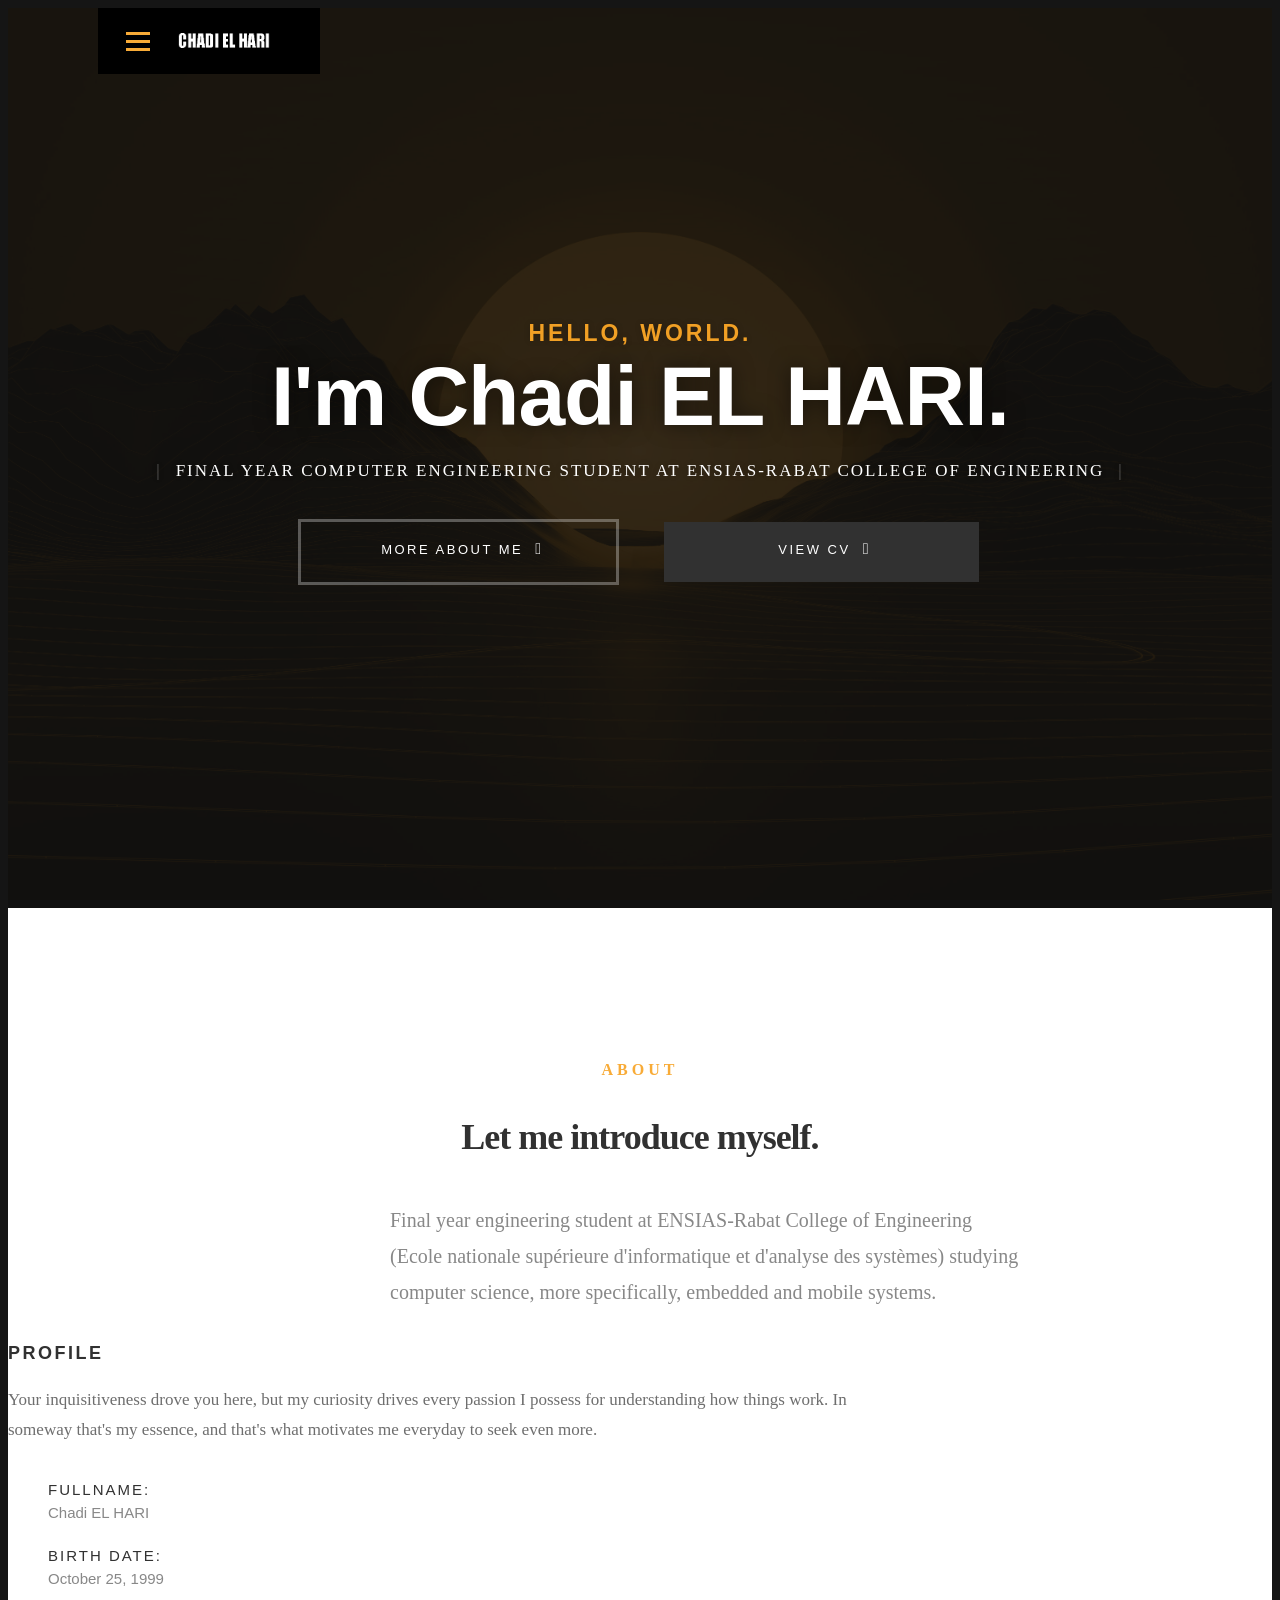
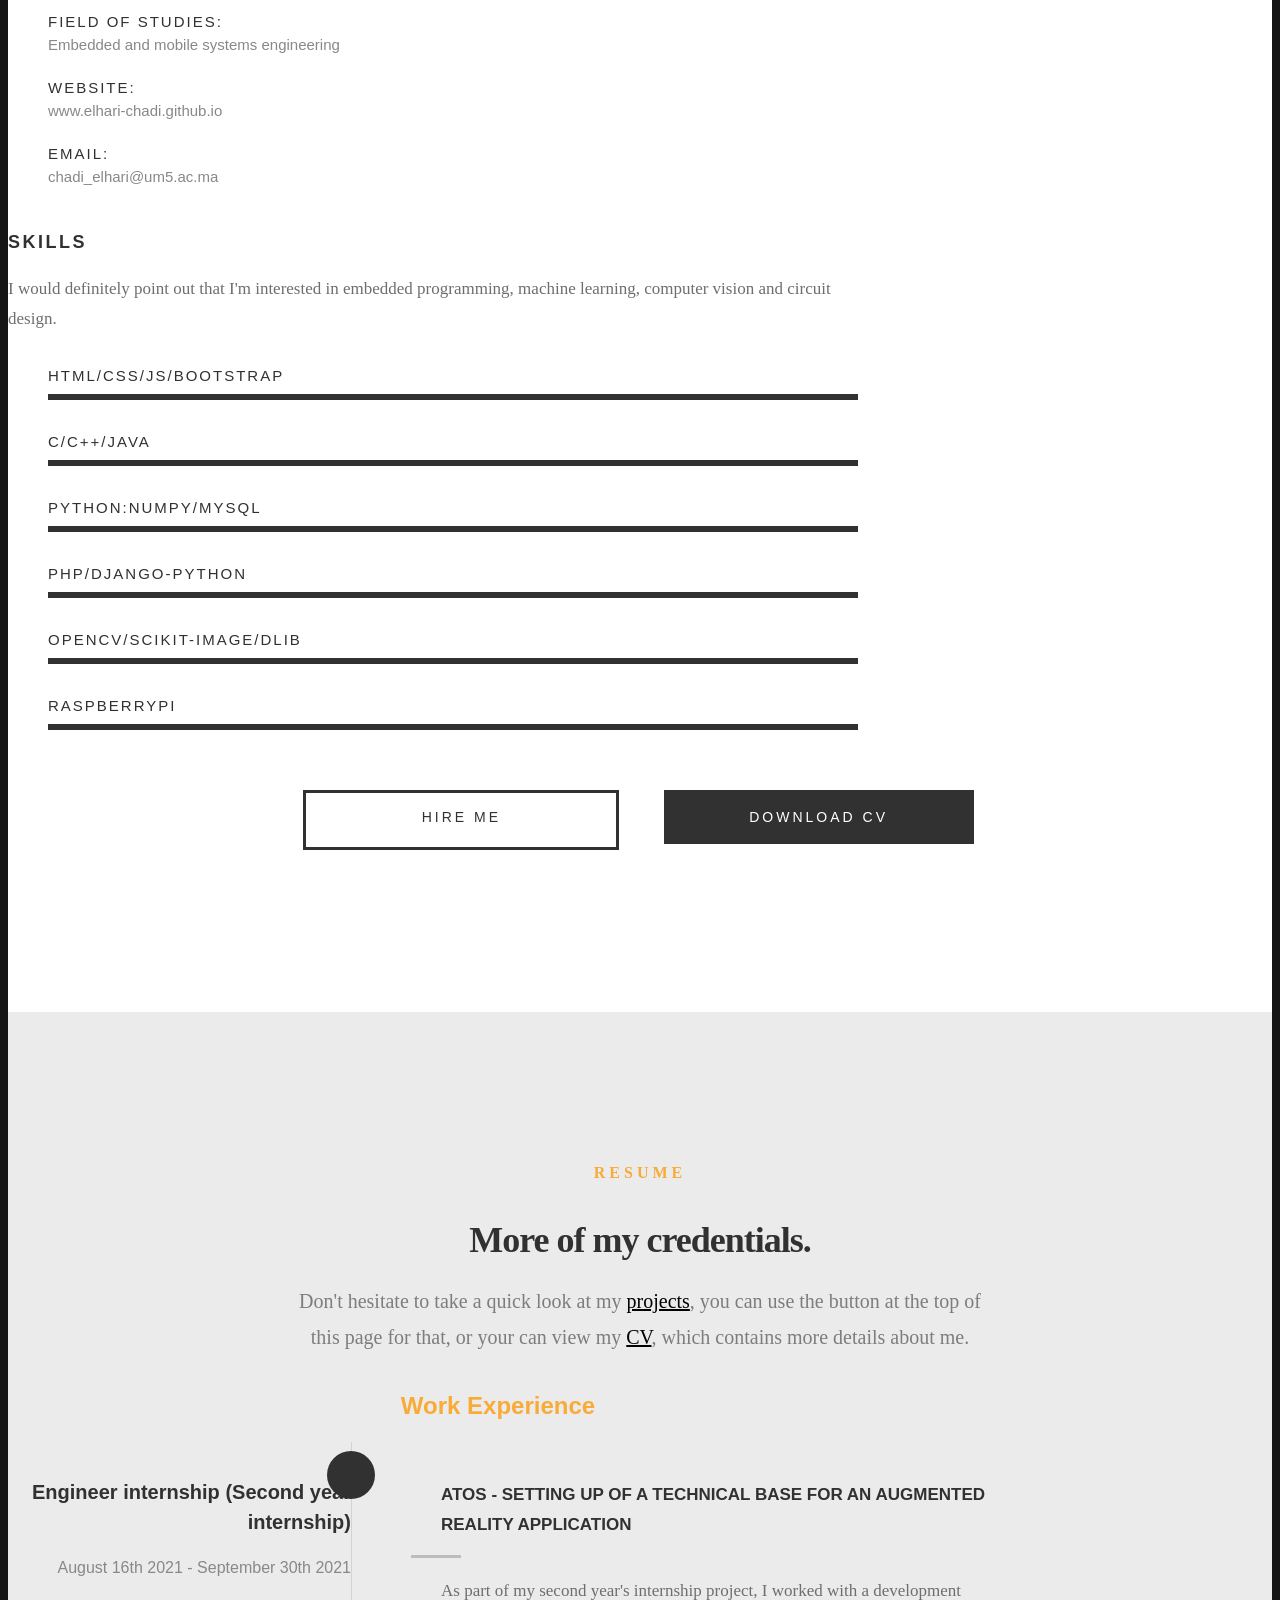
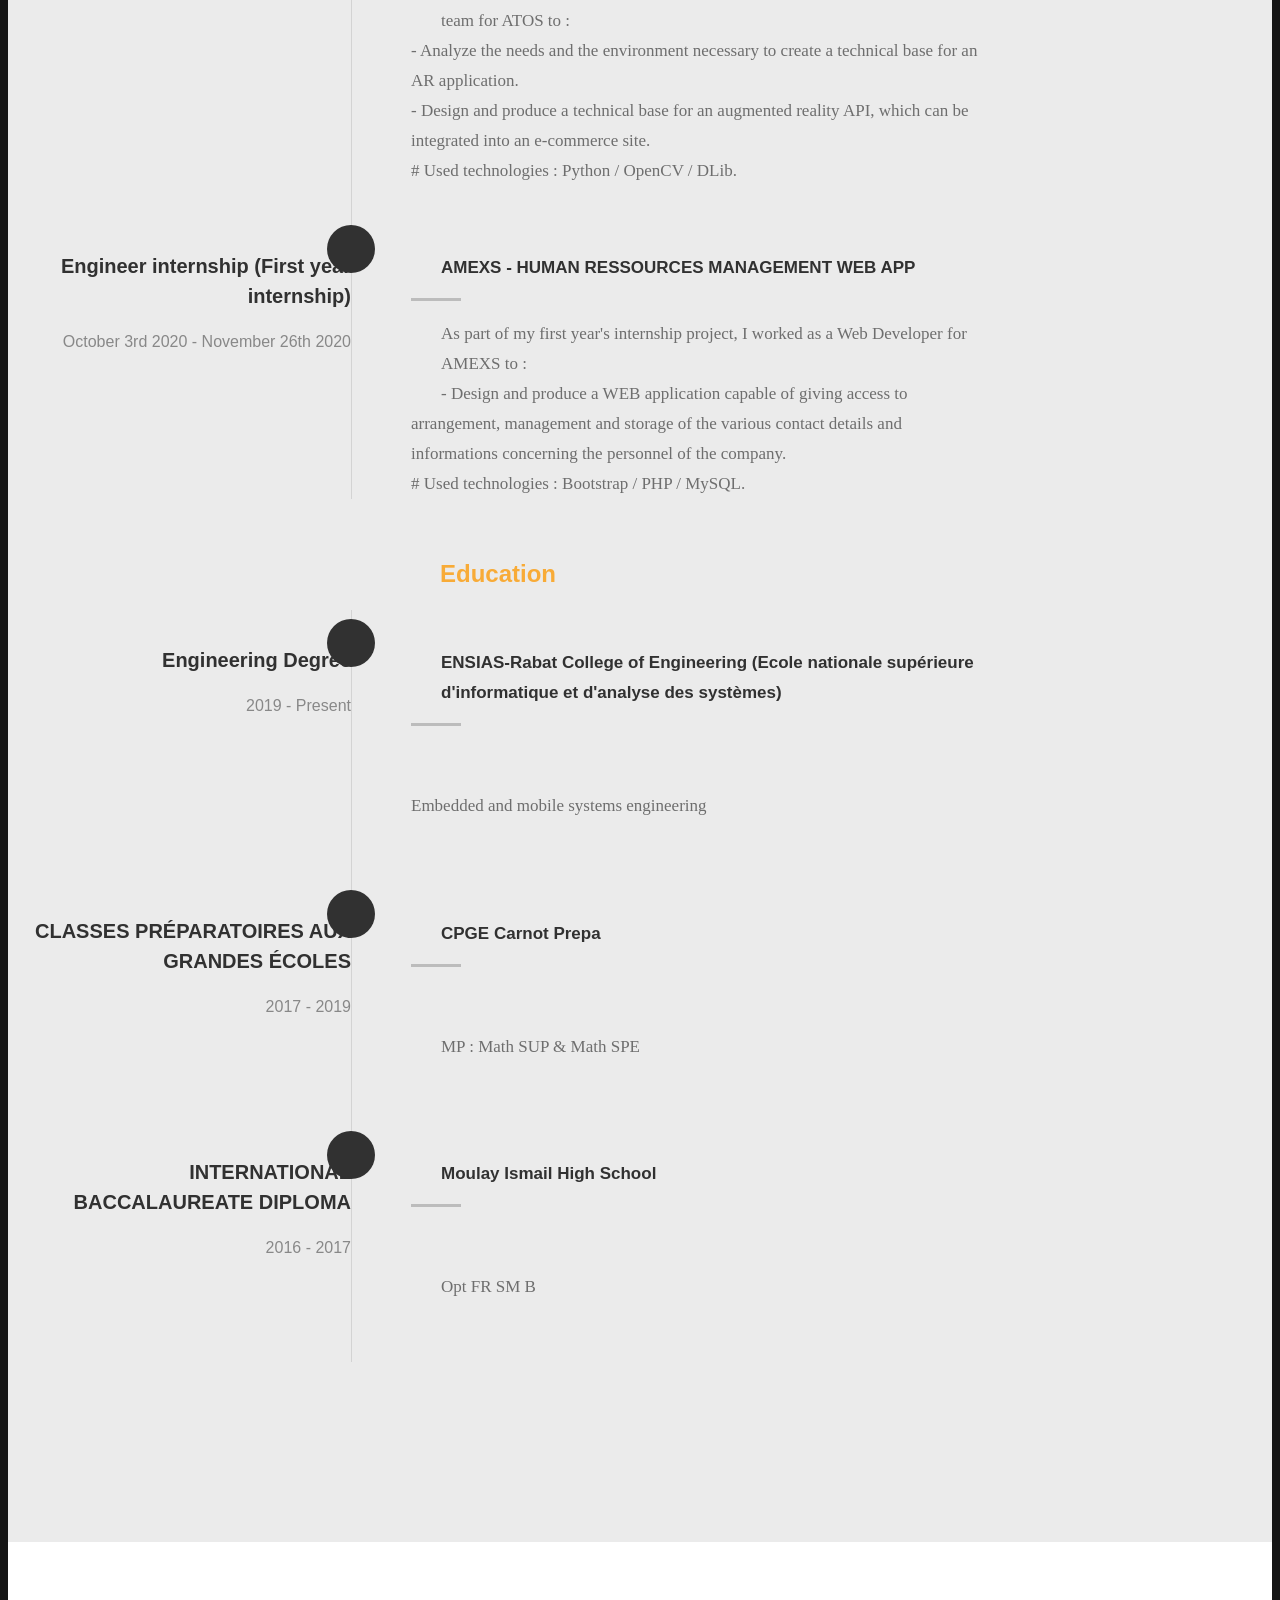
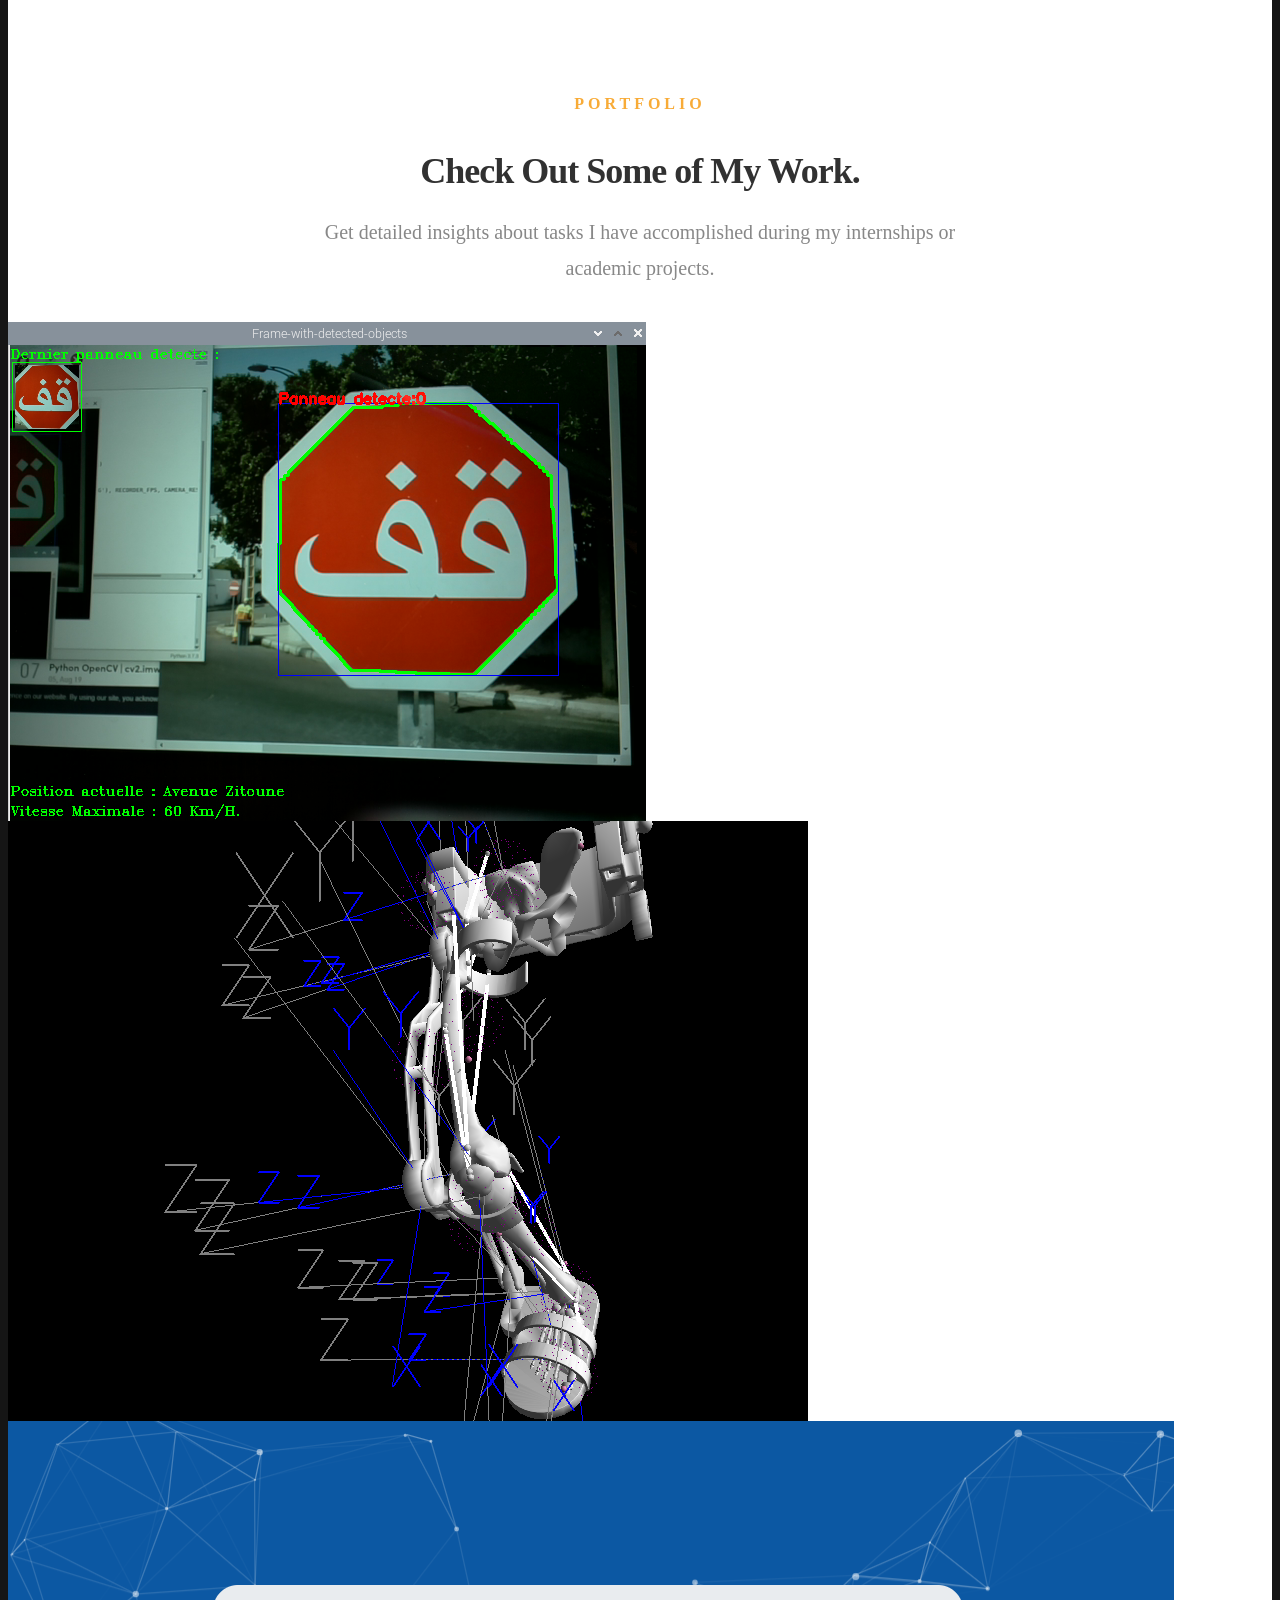
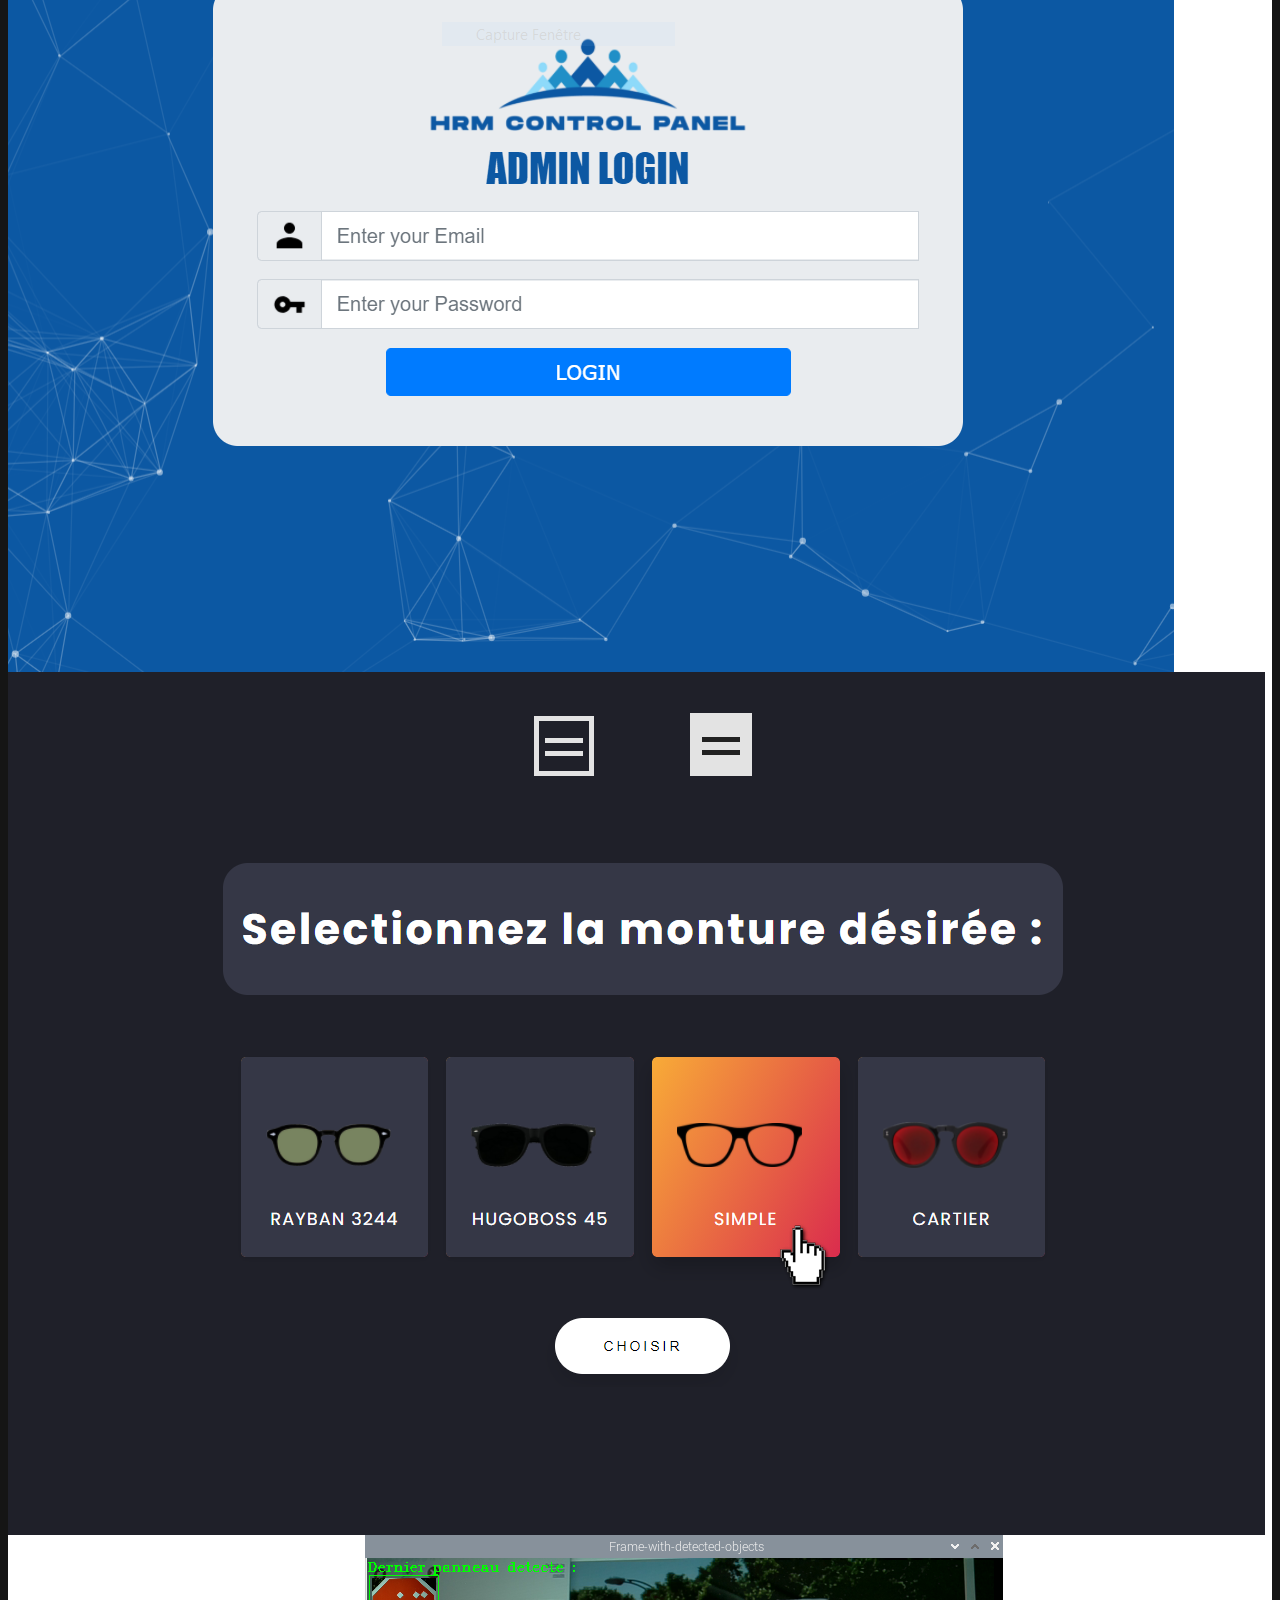
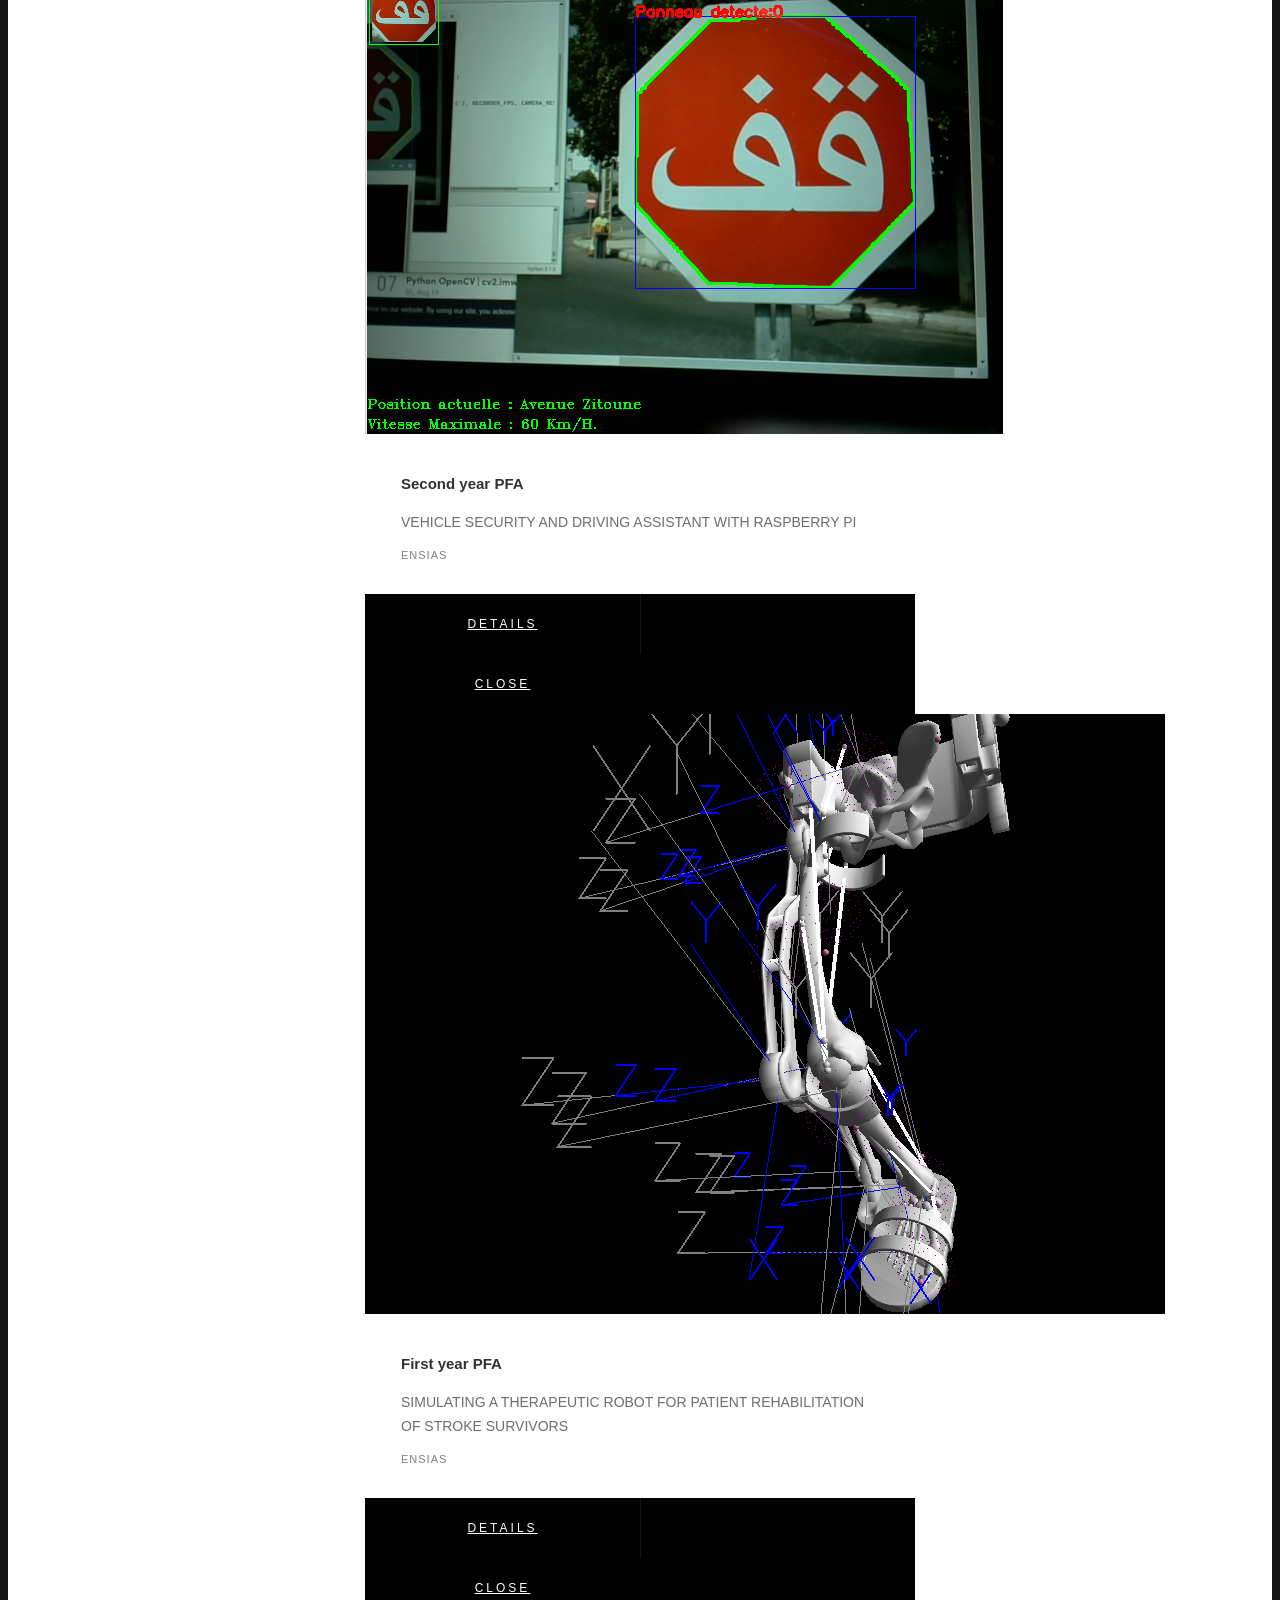
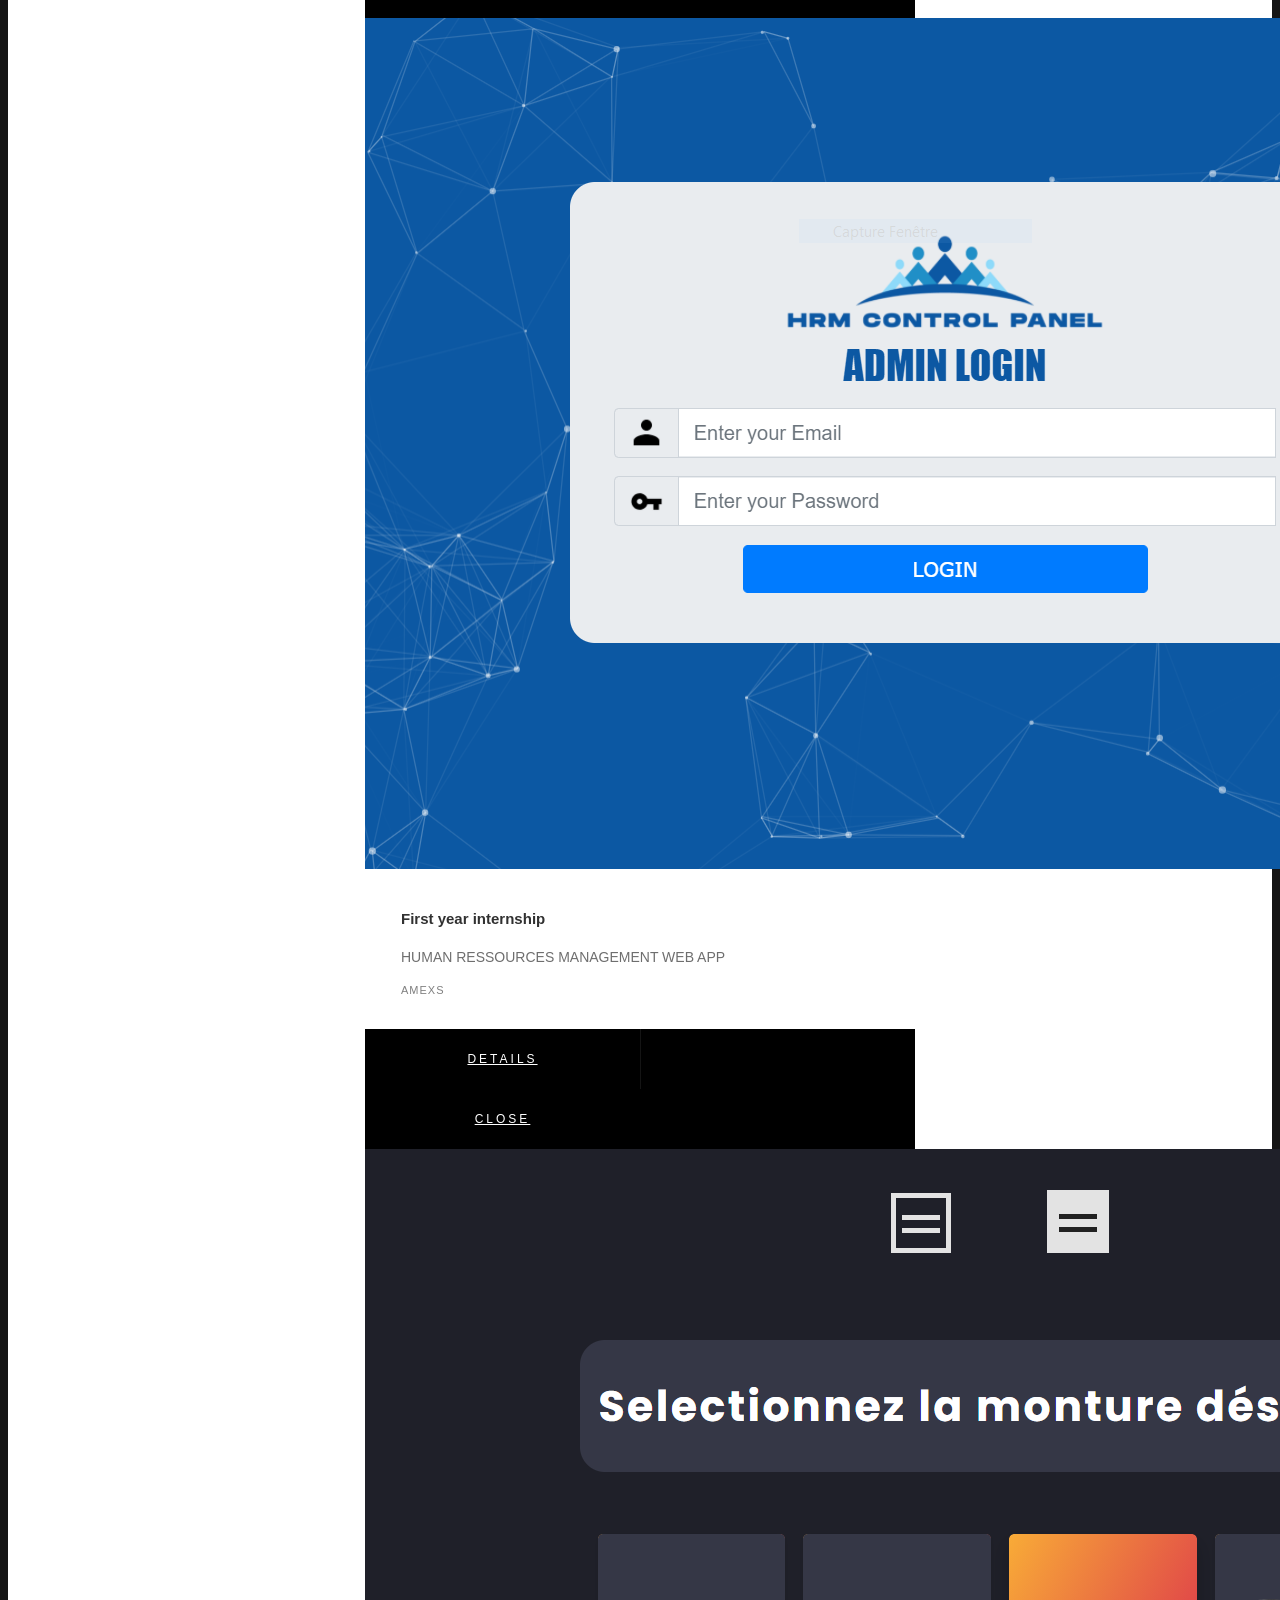
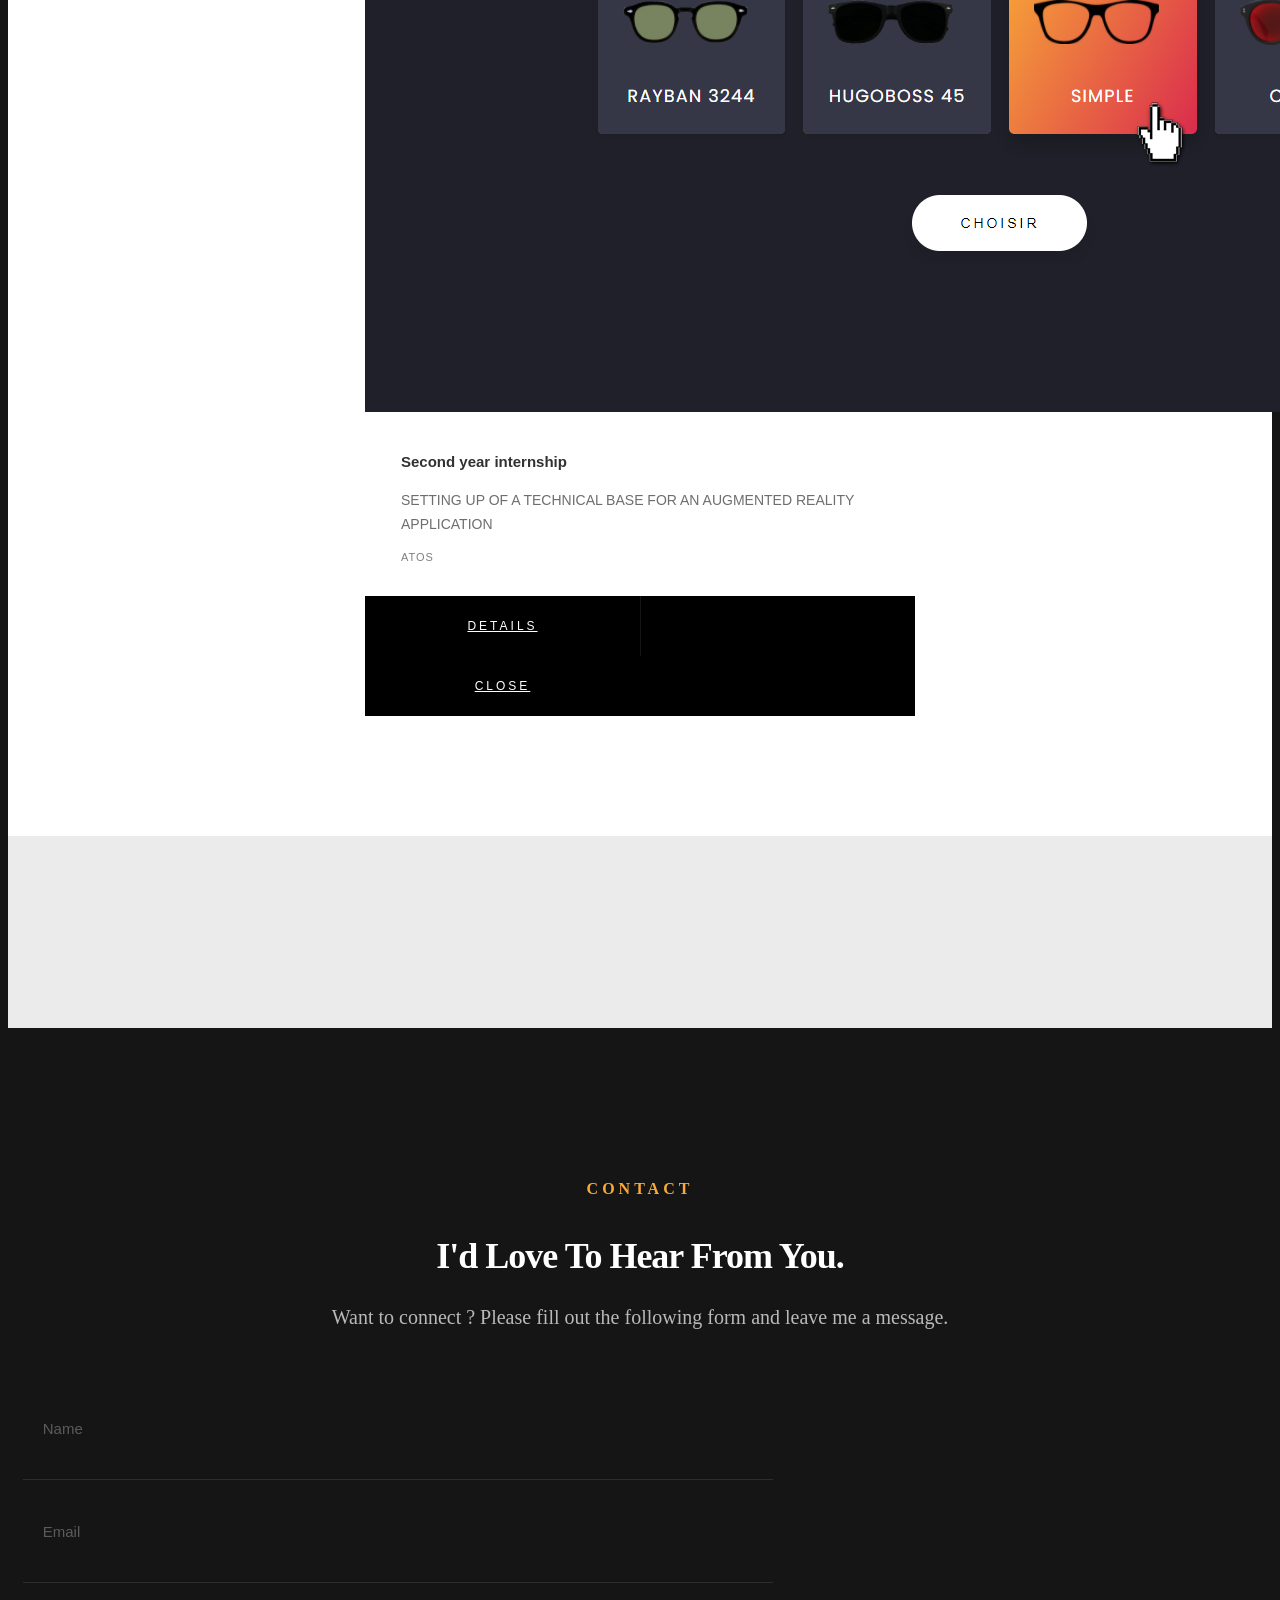
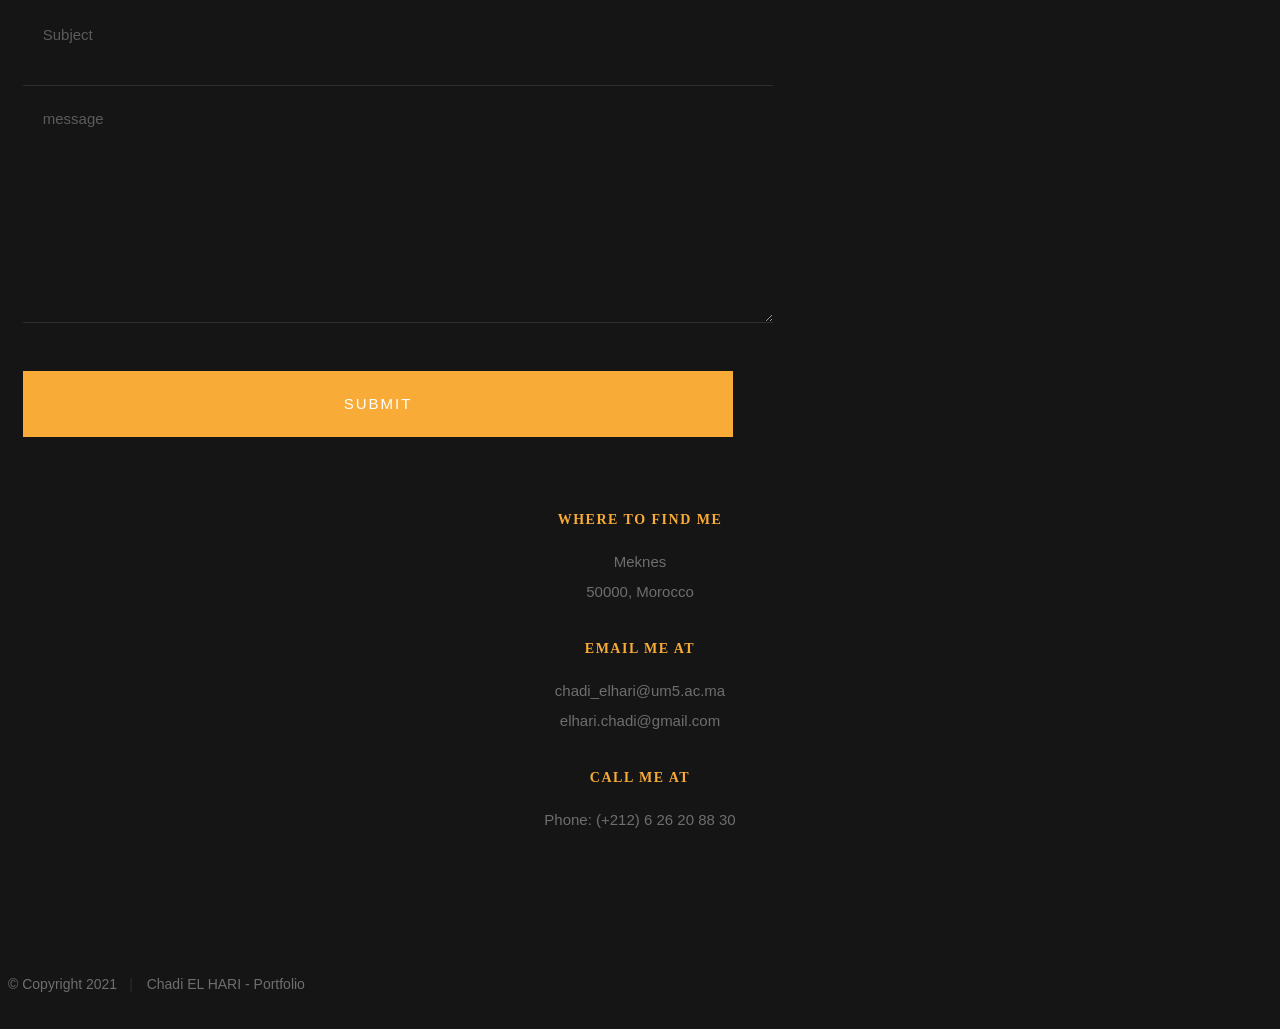
==== commit c57e7fab: "Update index.html" ====
--- a/index.html
+++ b/index.html
@@ -75,7 +75,7 @@
 	   			<h1>I'm Chadi EL HARI.</h1>
 
 	   			<p class="intro-position">
-	   				<span>Final year engineering student at ENSIAS-Rabat College of Engineering</span>
+	   				<span>Final year computer engineering student at ENSIAS-Rabat College of Engineering</span>
 	   			</p>
 
 
--- a/css/main.css
+++ b/css/main.css
@@ -77,6 +77,18 @@
 	color: #6e6e6e;
 }
 
+::-webkit-scrollbar {
+	width: 8px;
+  }
+  
+  ::-webkit-scrollbar-thumb {
+	background: #423e3e;
+  }
+  
+  ::-webkit-scrollbar-track {
+	background: #2c2f33;
+  }
+
 /**
  * links - (_document-setup.scss)
  * -------------------------------------------------------------------
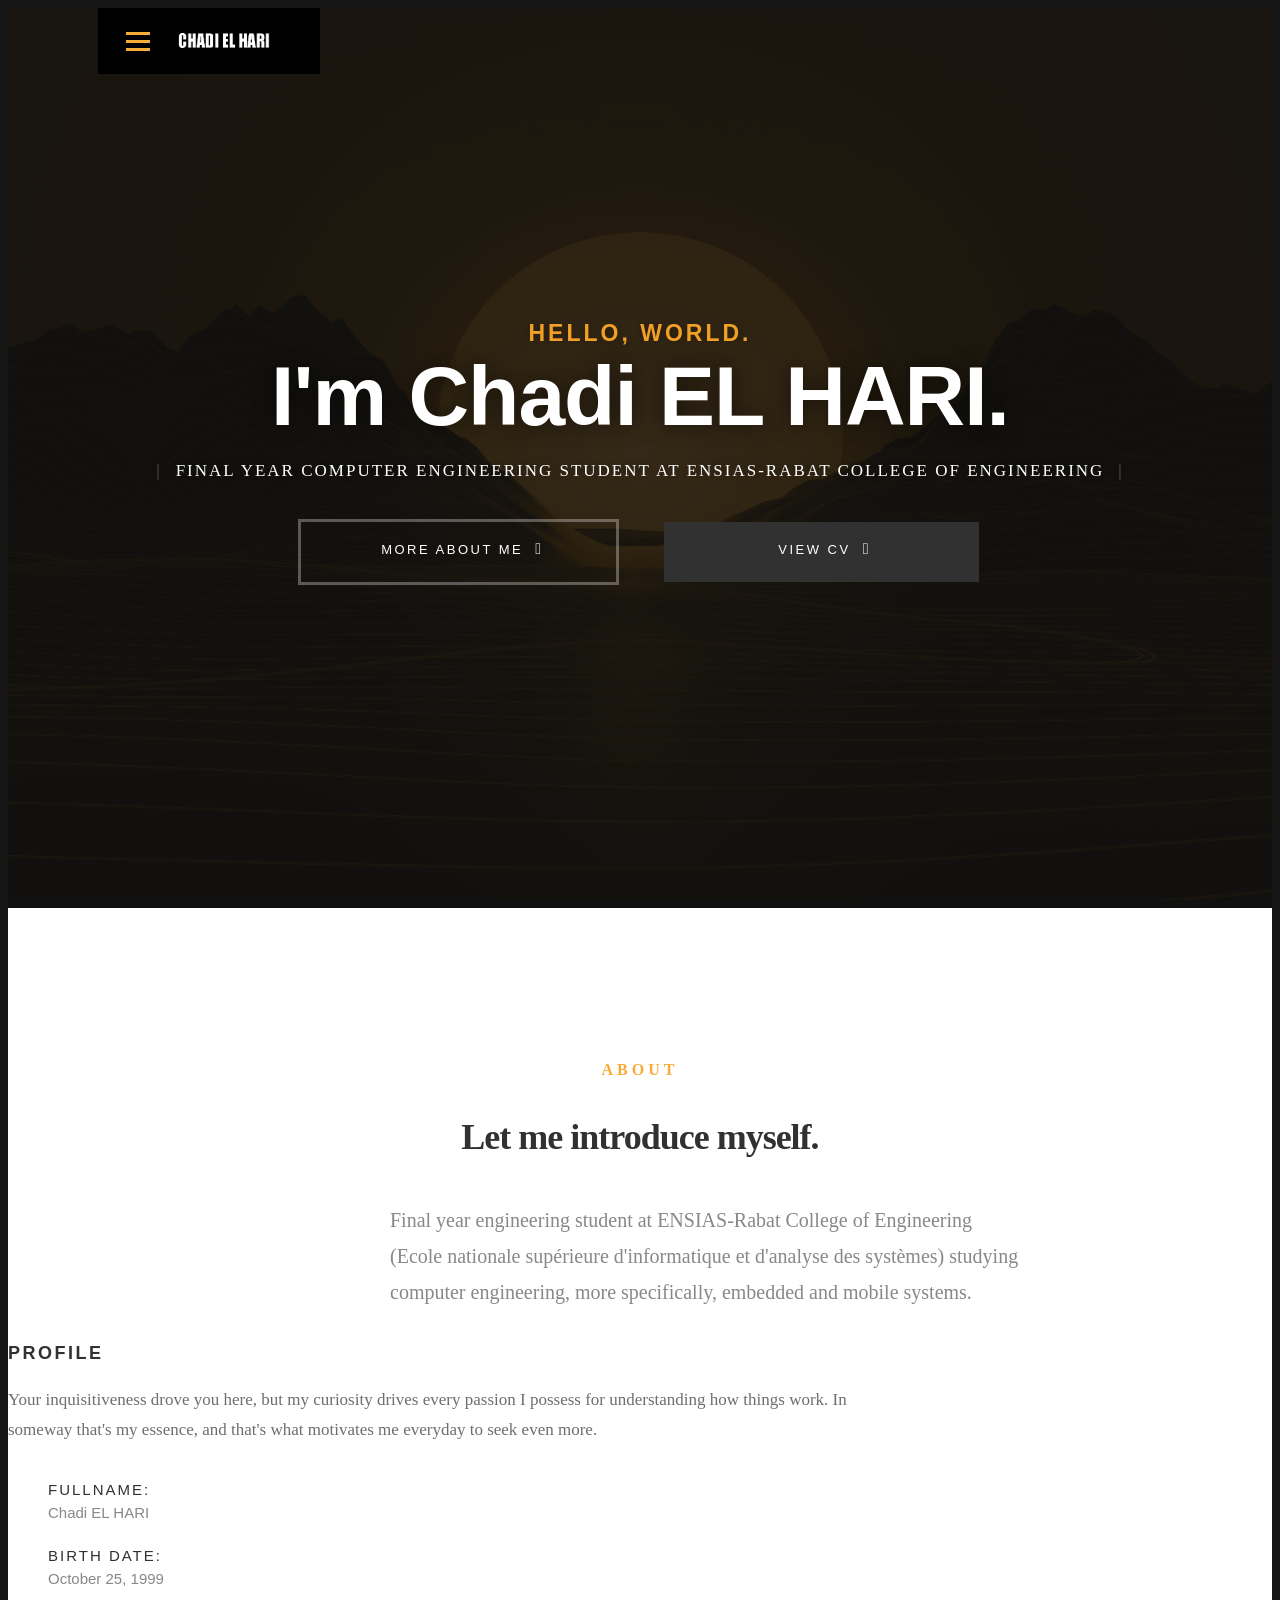
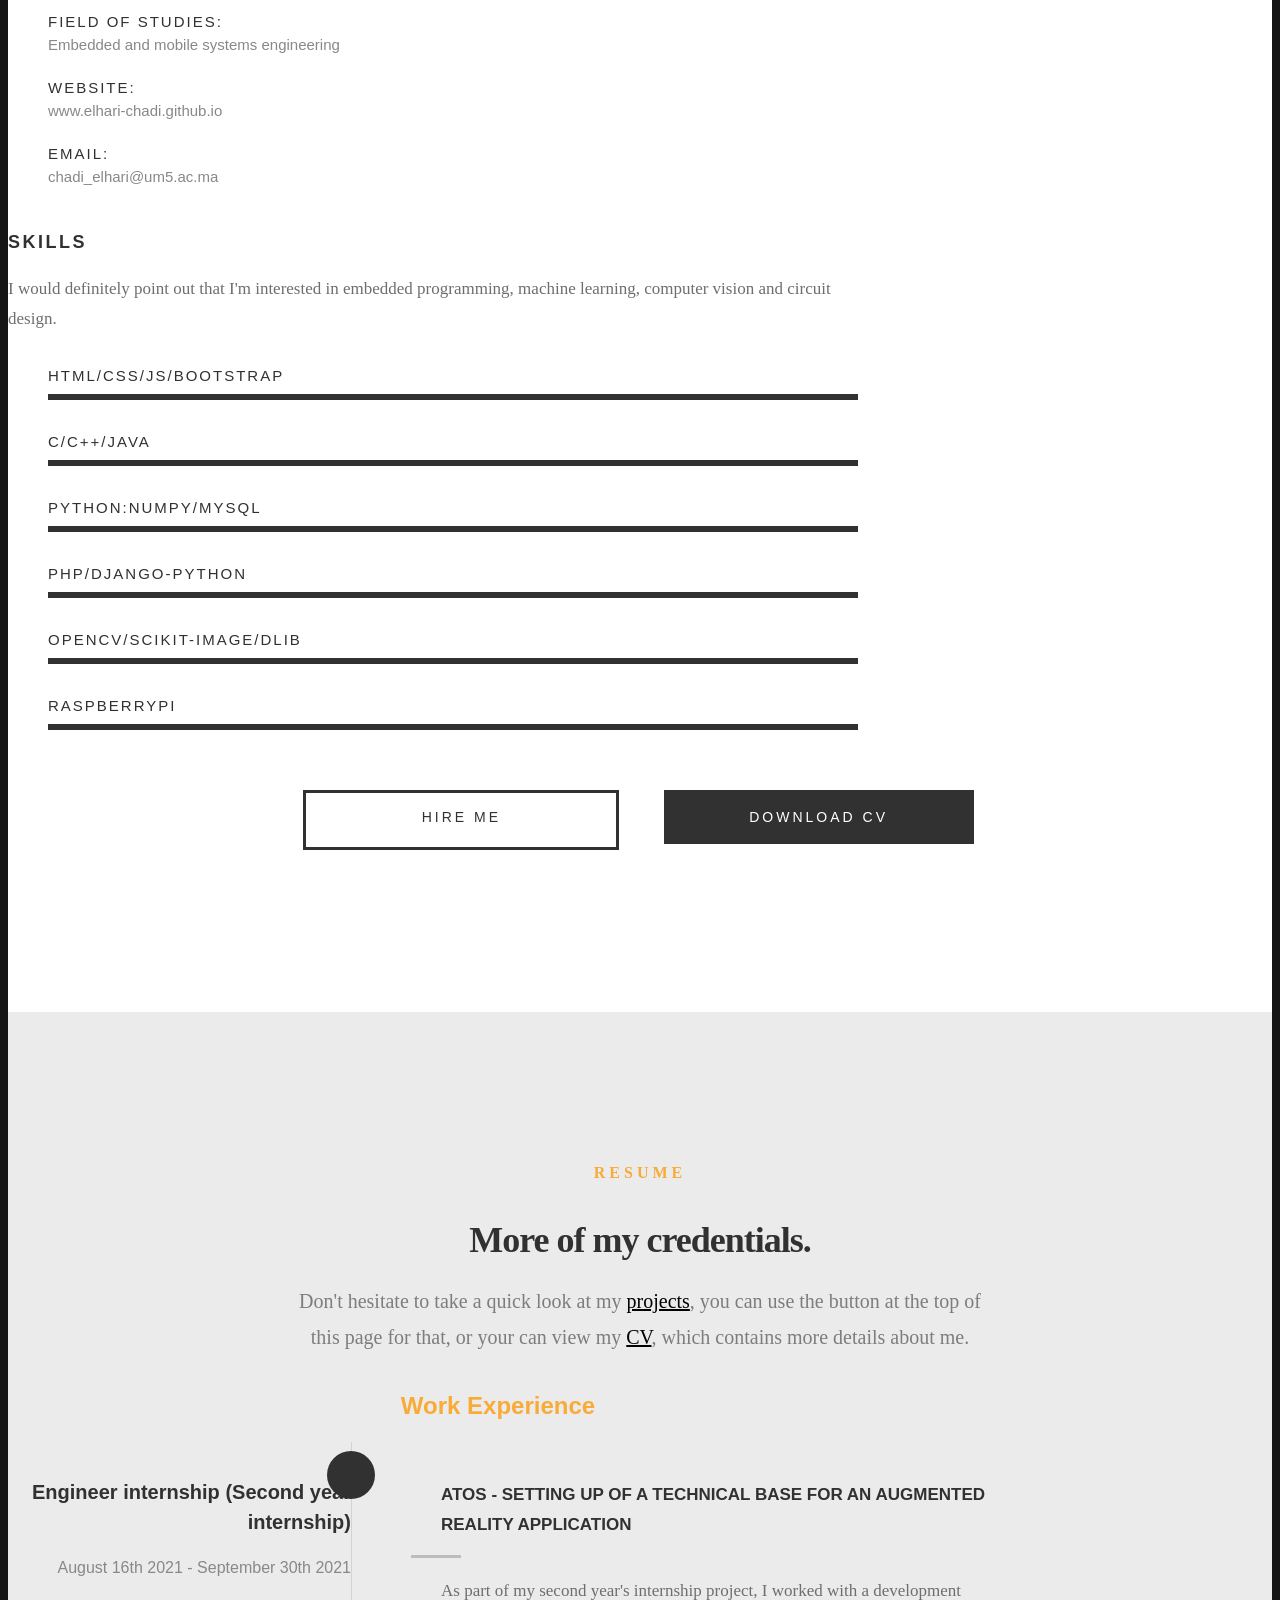
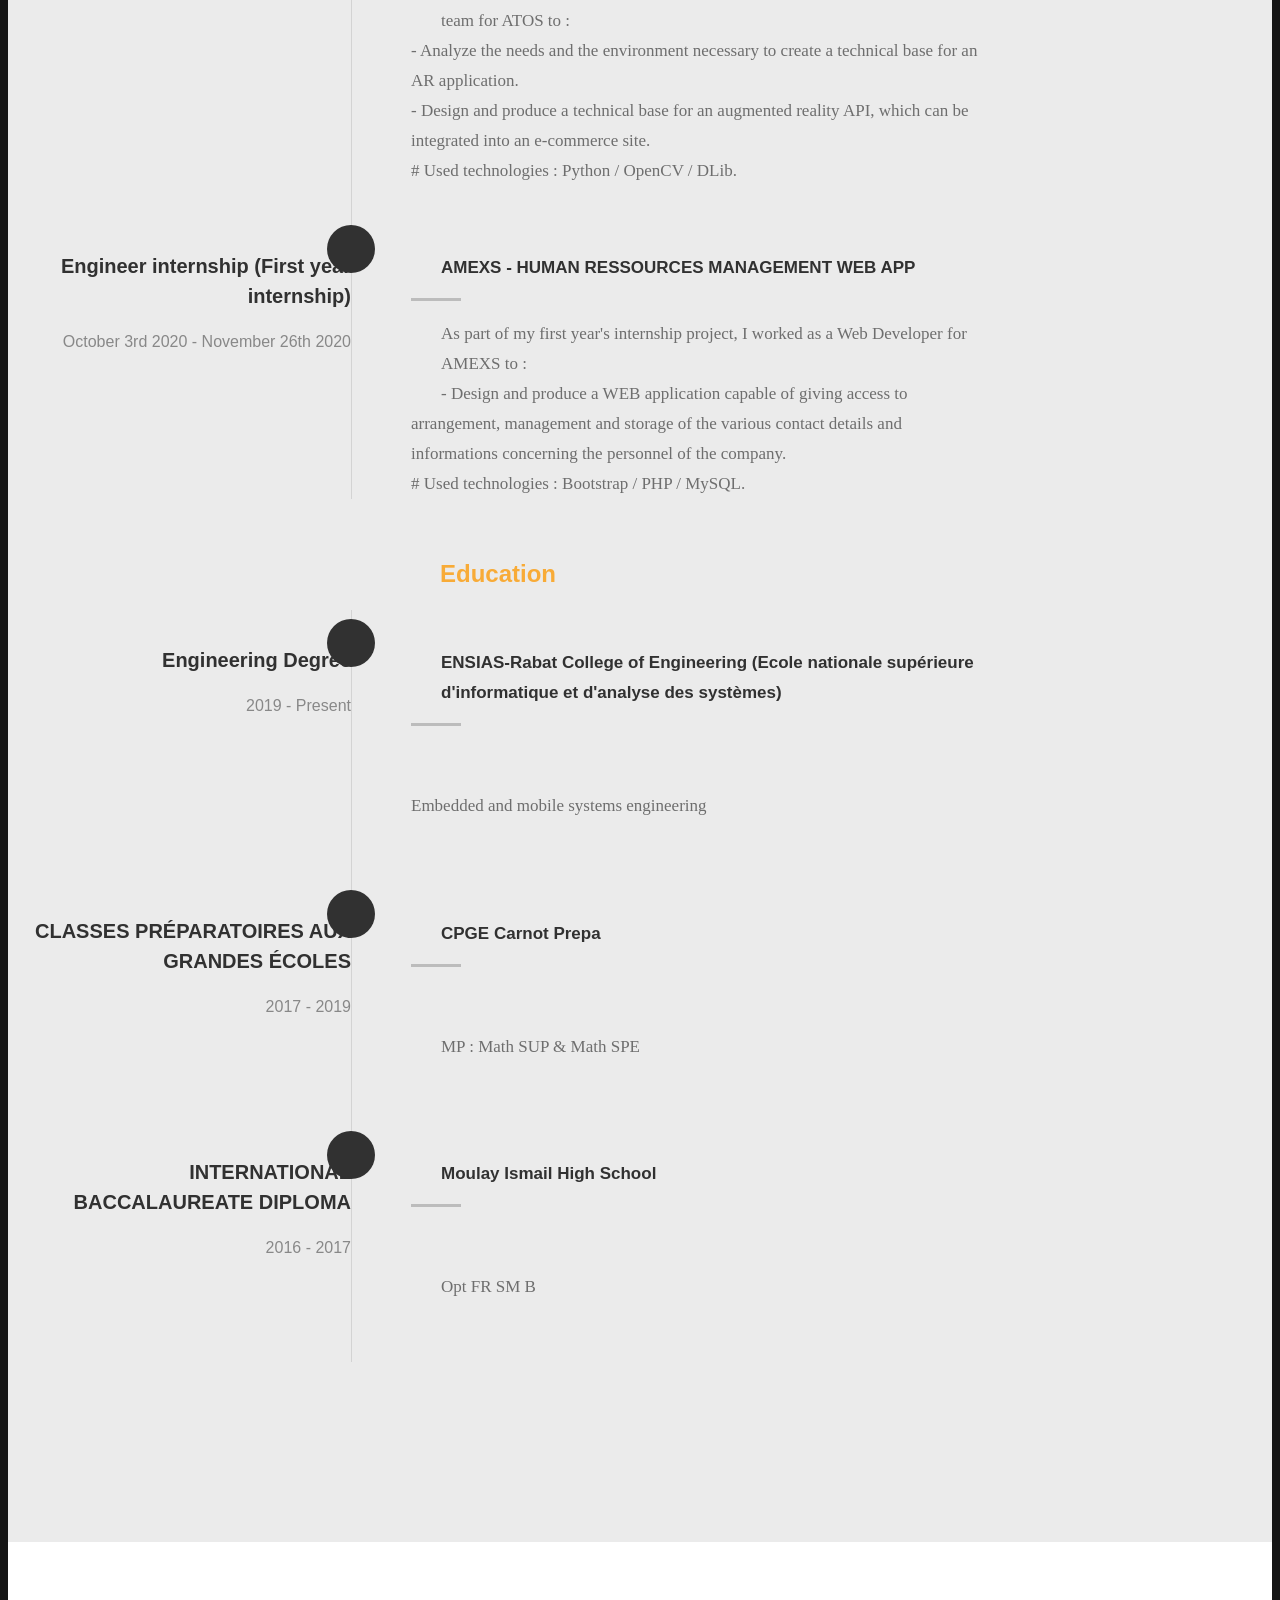
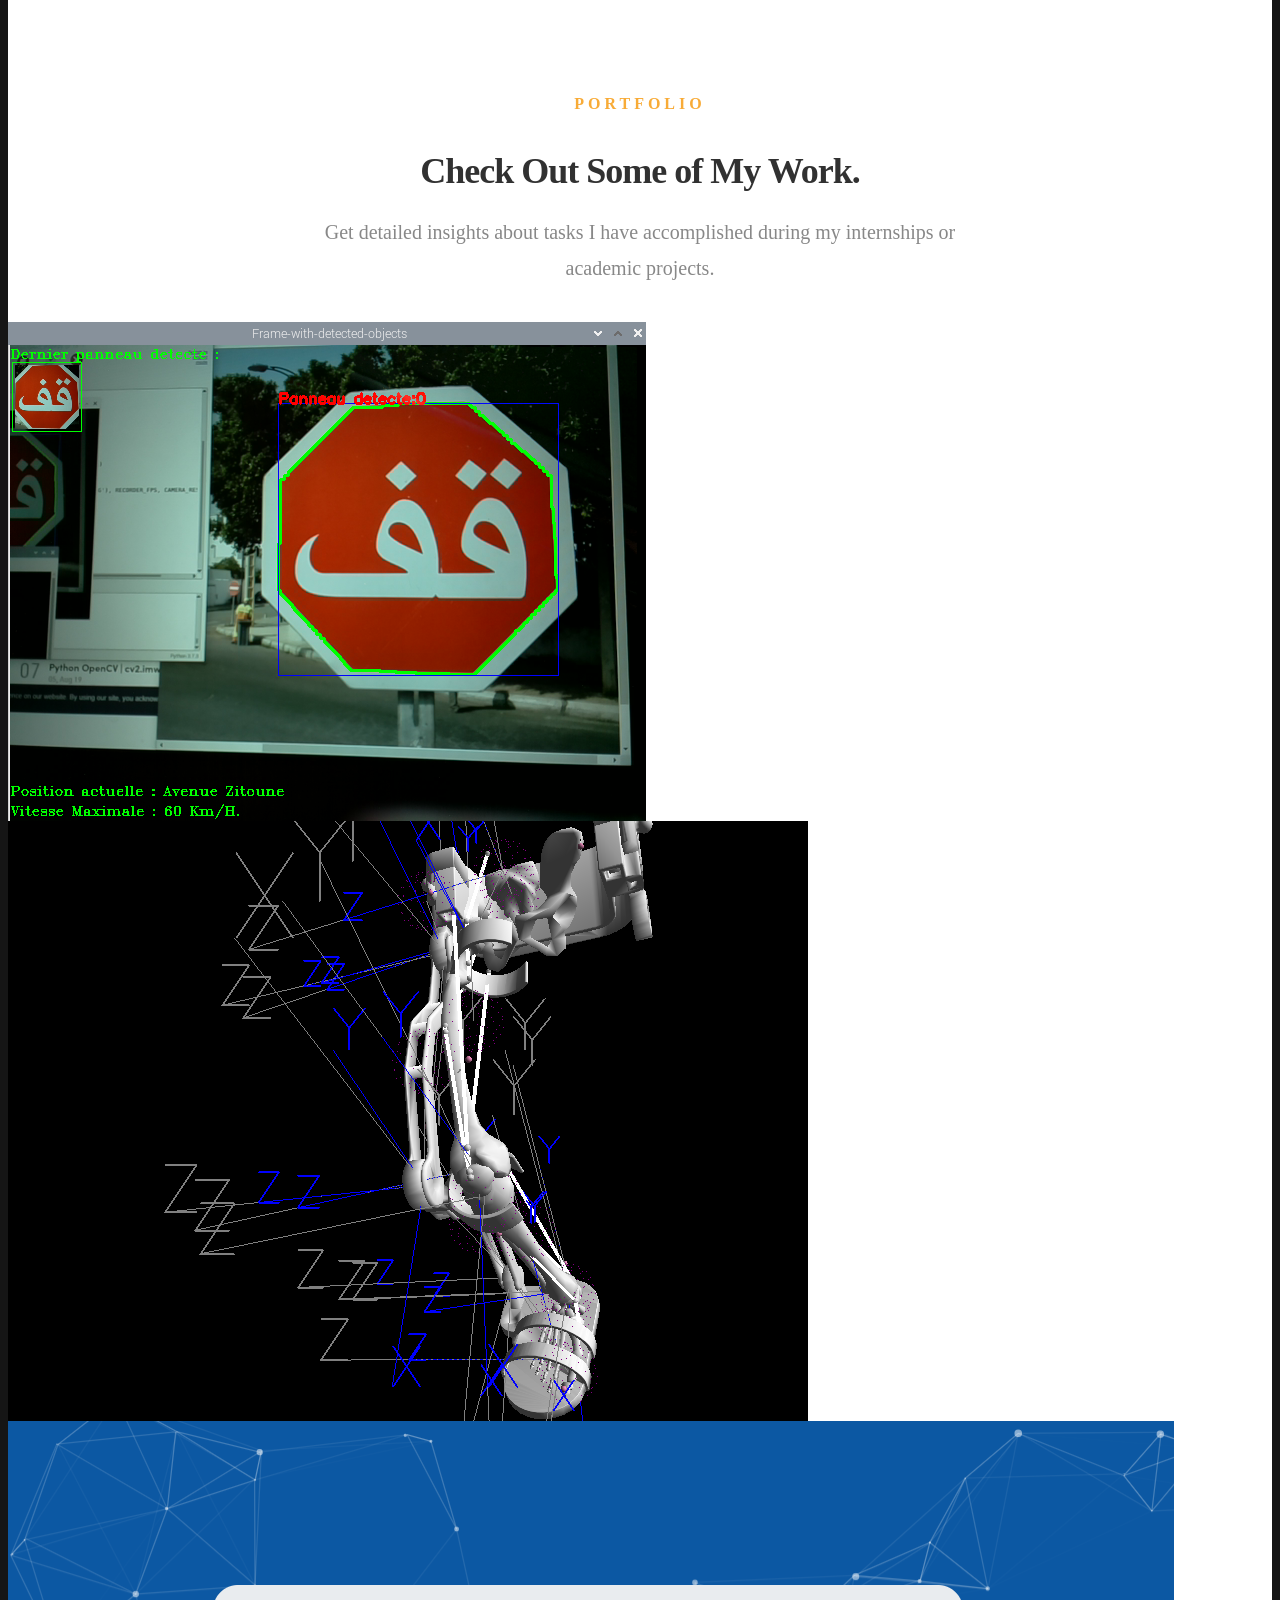
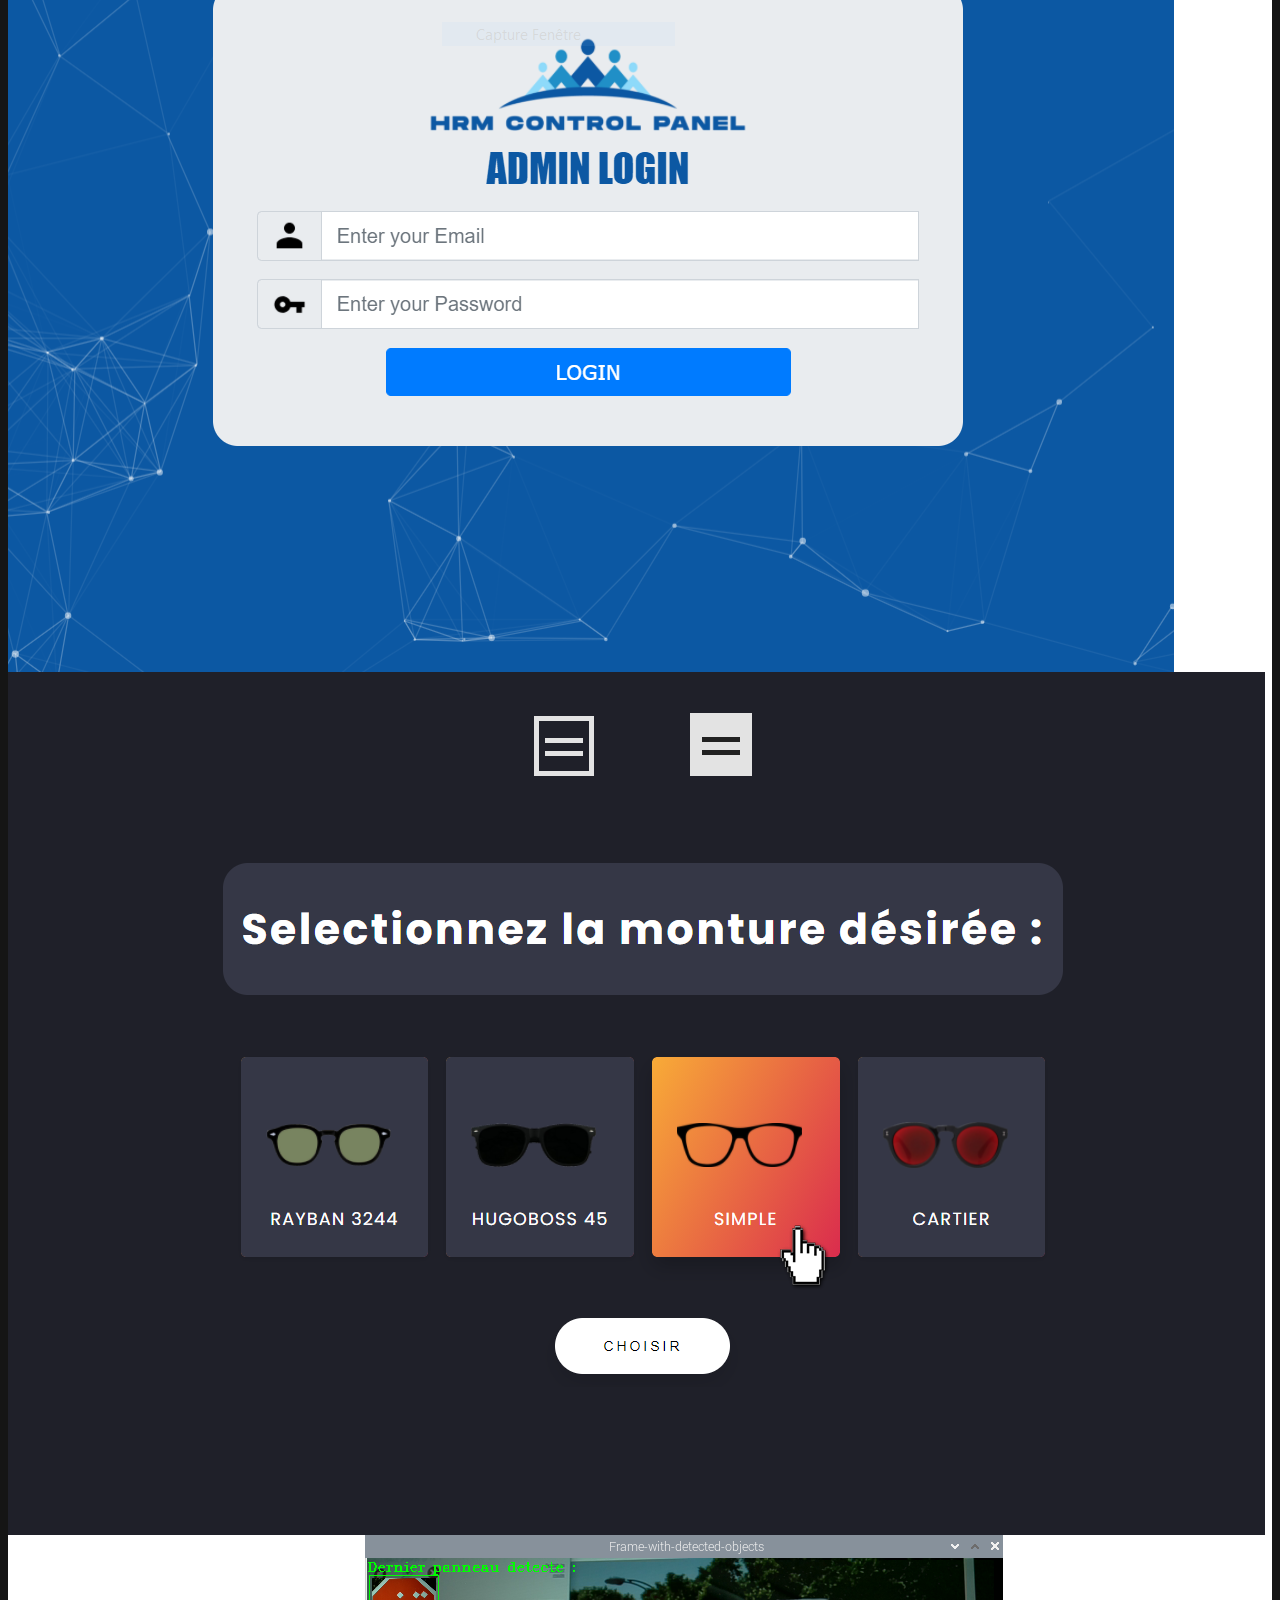
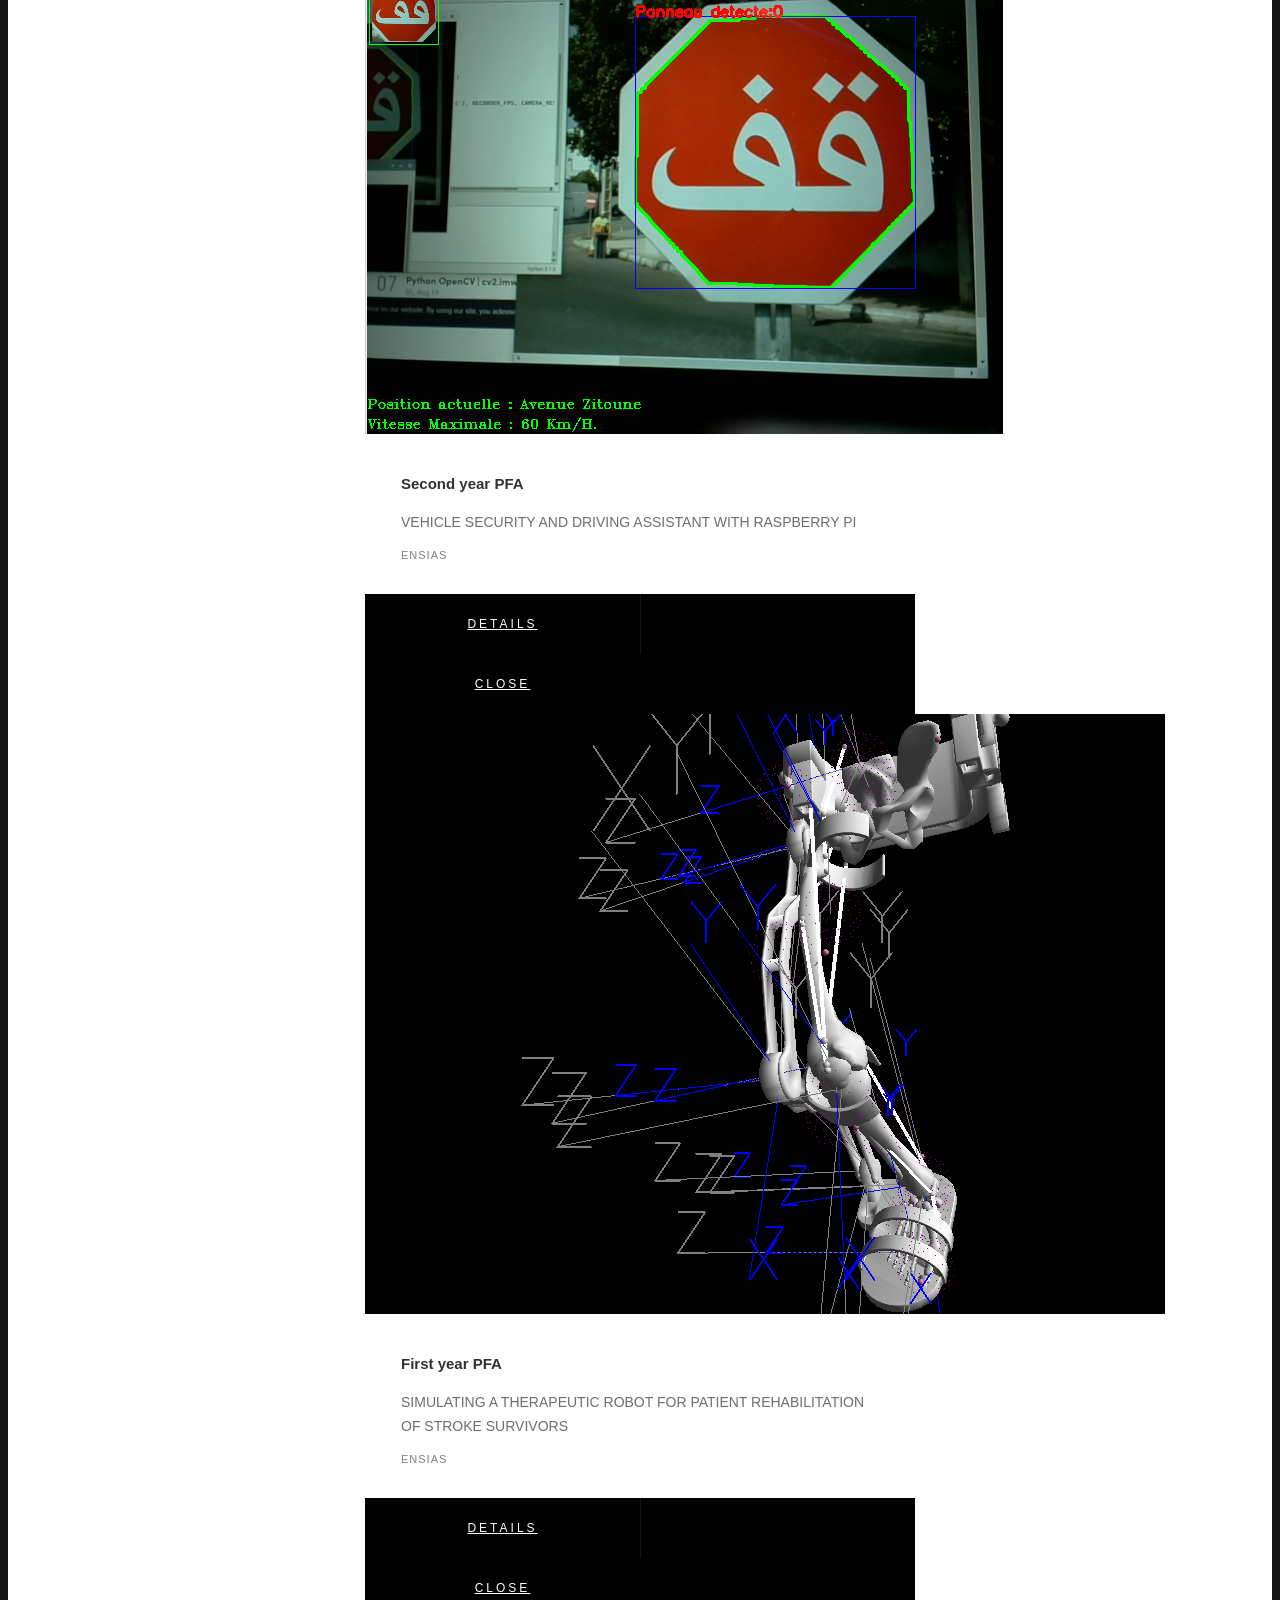
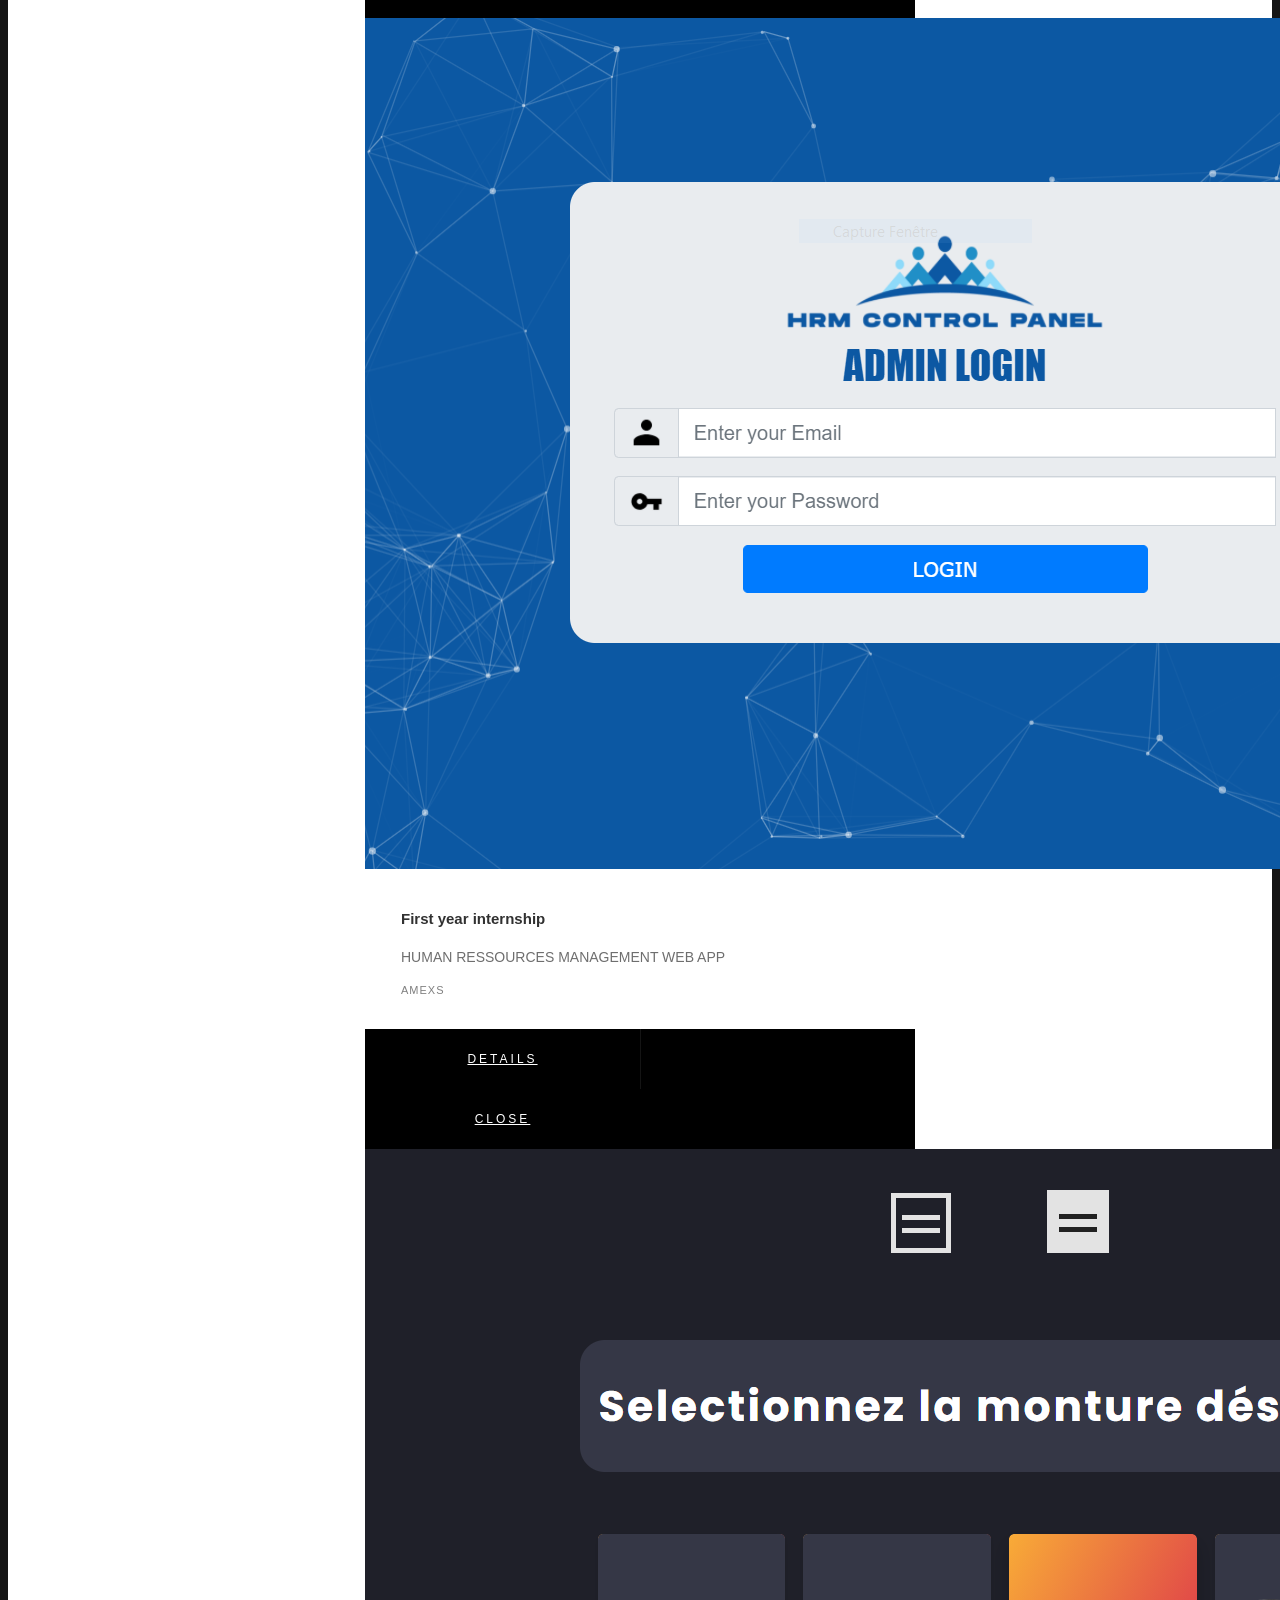
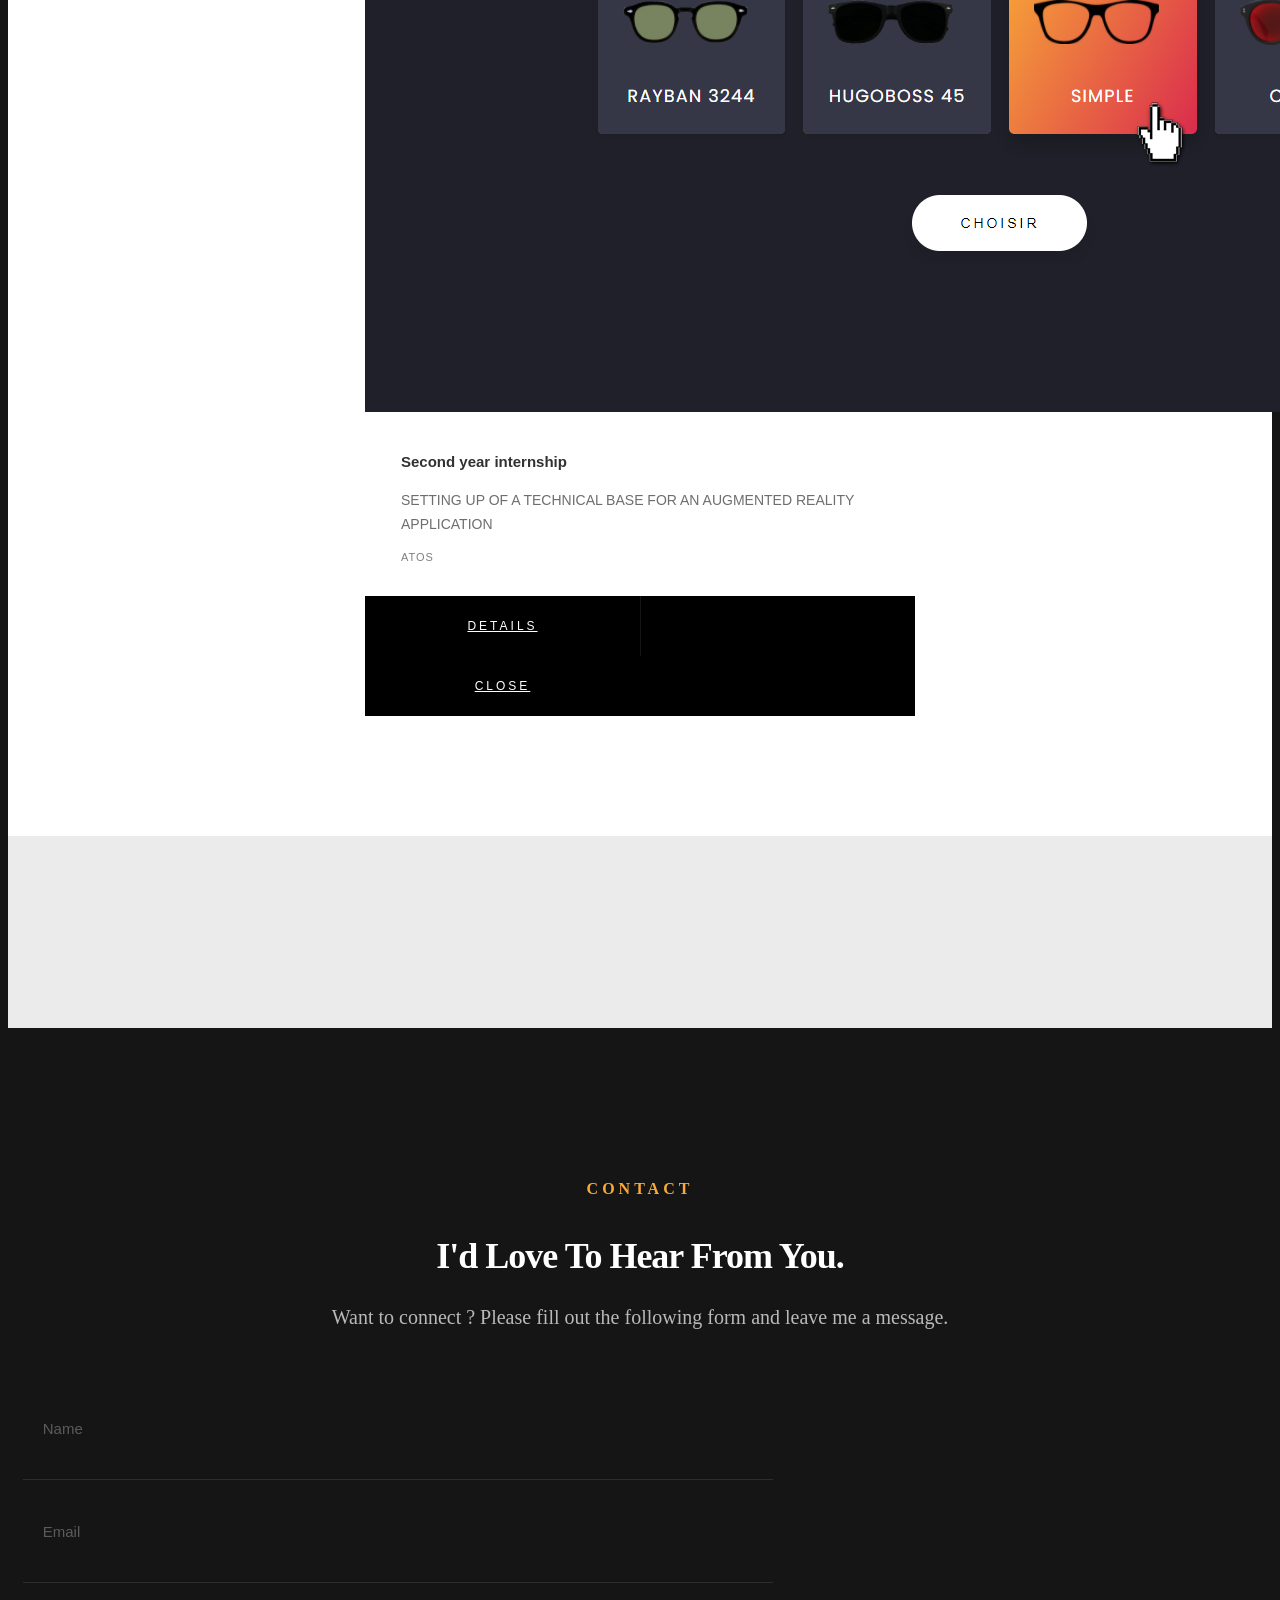
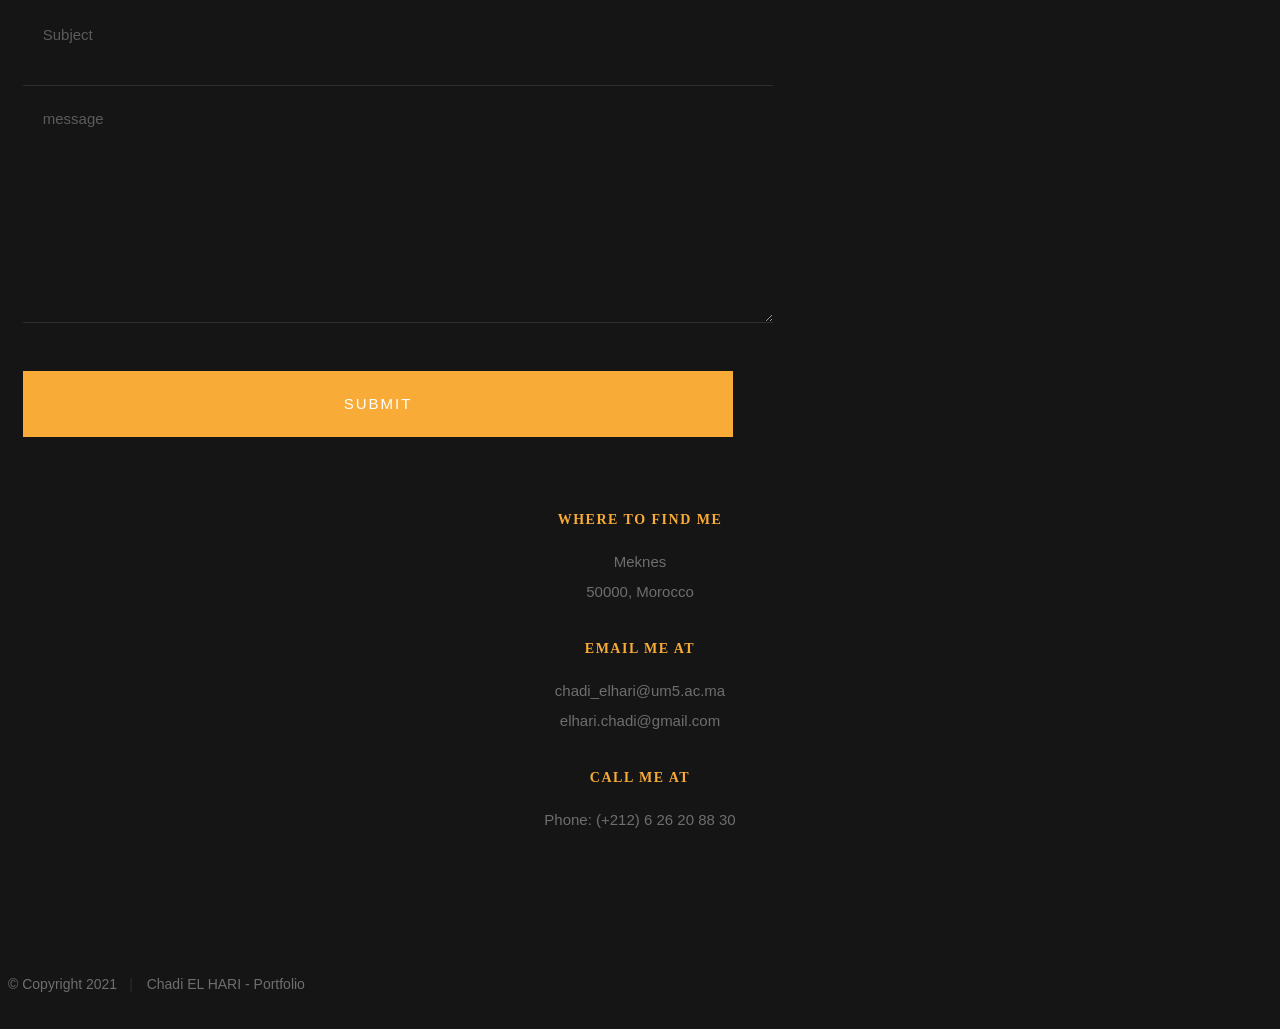
==== commit d5cfc612: "Update index.html" ====
--- a/index.html
+++ b/index.html
@@ -114,7 +114,7 @@
    			<div class="intro-info">
 
 
-   				<p class="lead">Final year engineering student at ENSIAS-Rabat College of Engineering (Ecole nationale supérieure d'informatique et d'analyse des systèmes) studying computer science, more specifically, embedded and mobile systems.</p>
+   				<p class="lead">Final year engineering student at ENSIAS-Rabat College of Engineering (Ecole nationale supérieure d'informatique et d'analyse des systèmes) studying computer engineering, more specifically, embedded and mobile systems.</p>
    			</div>   			
 
    		</div>   		
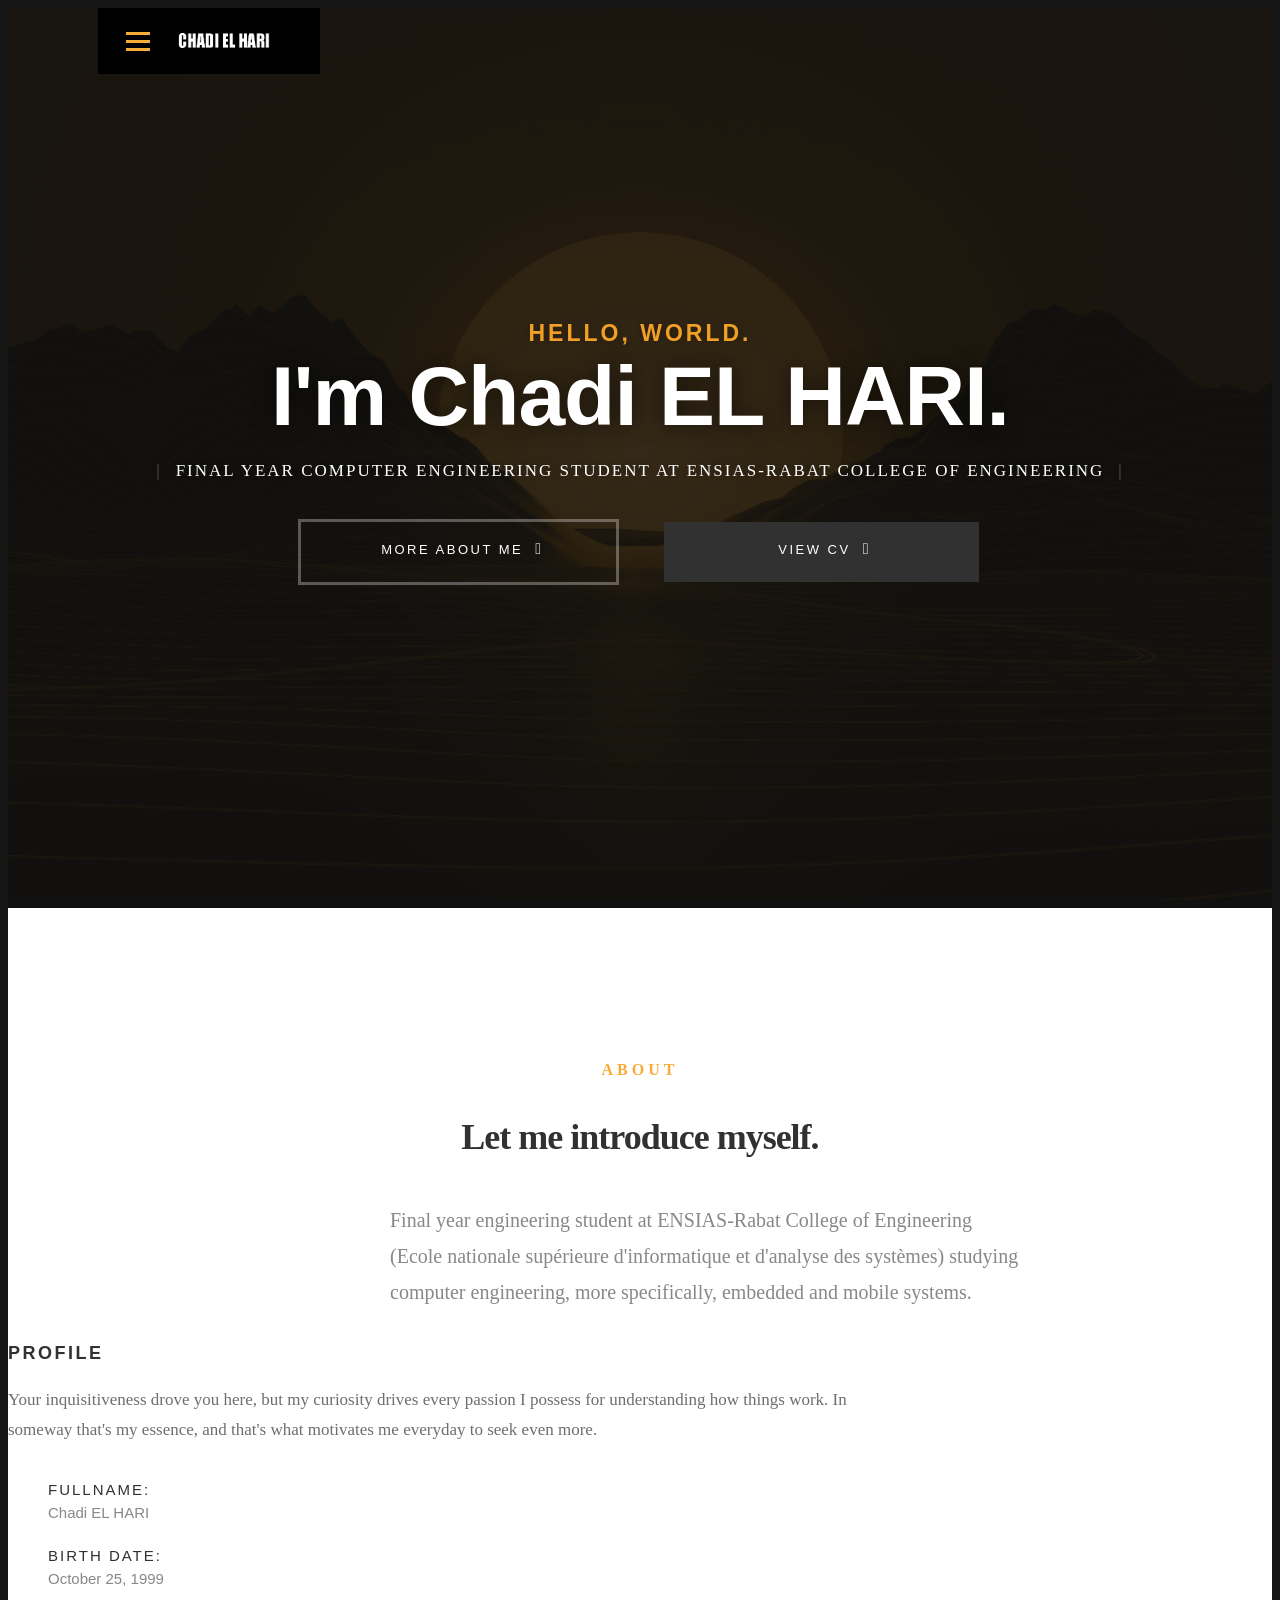
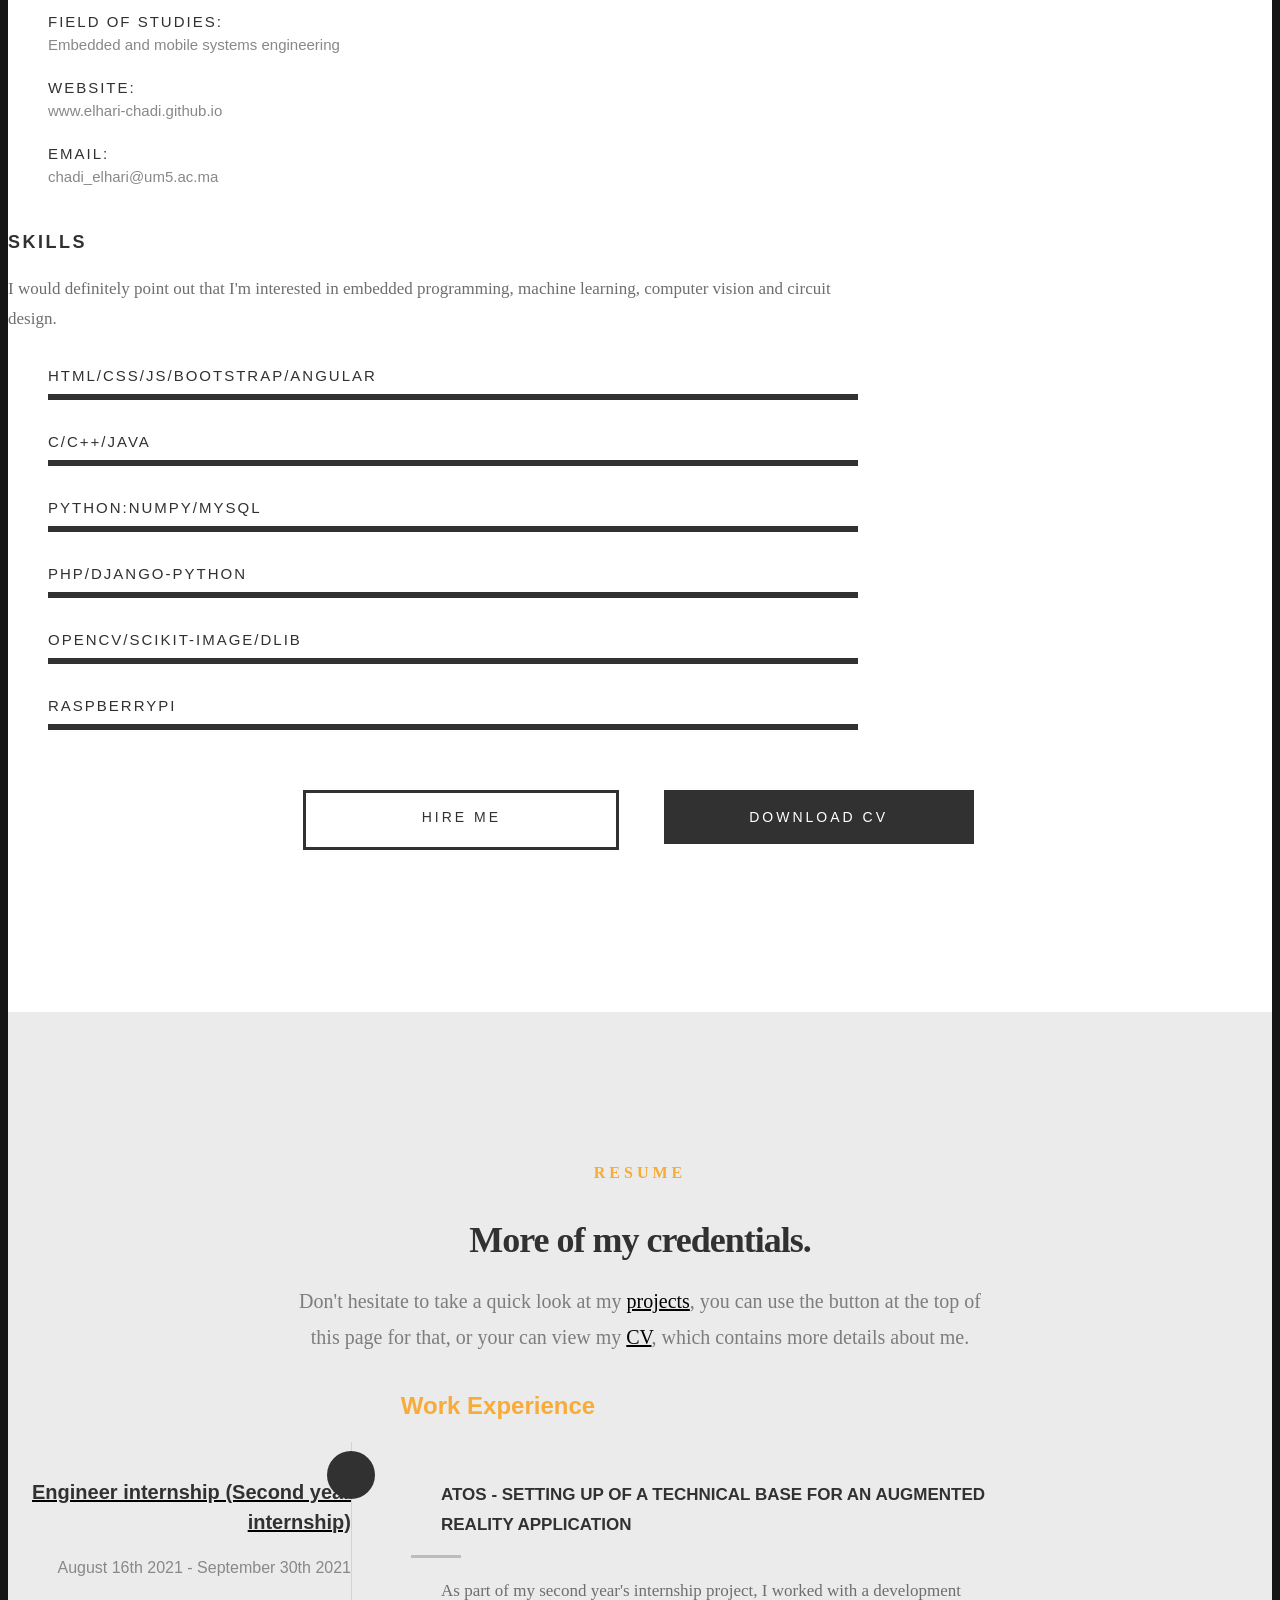
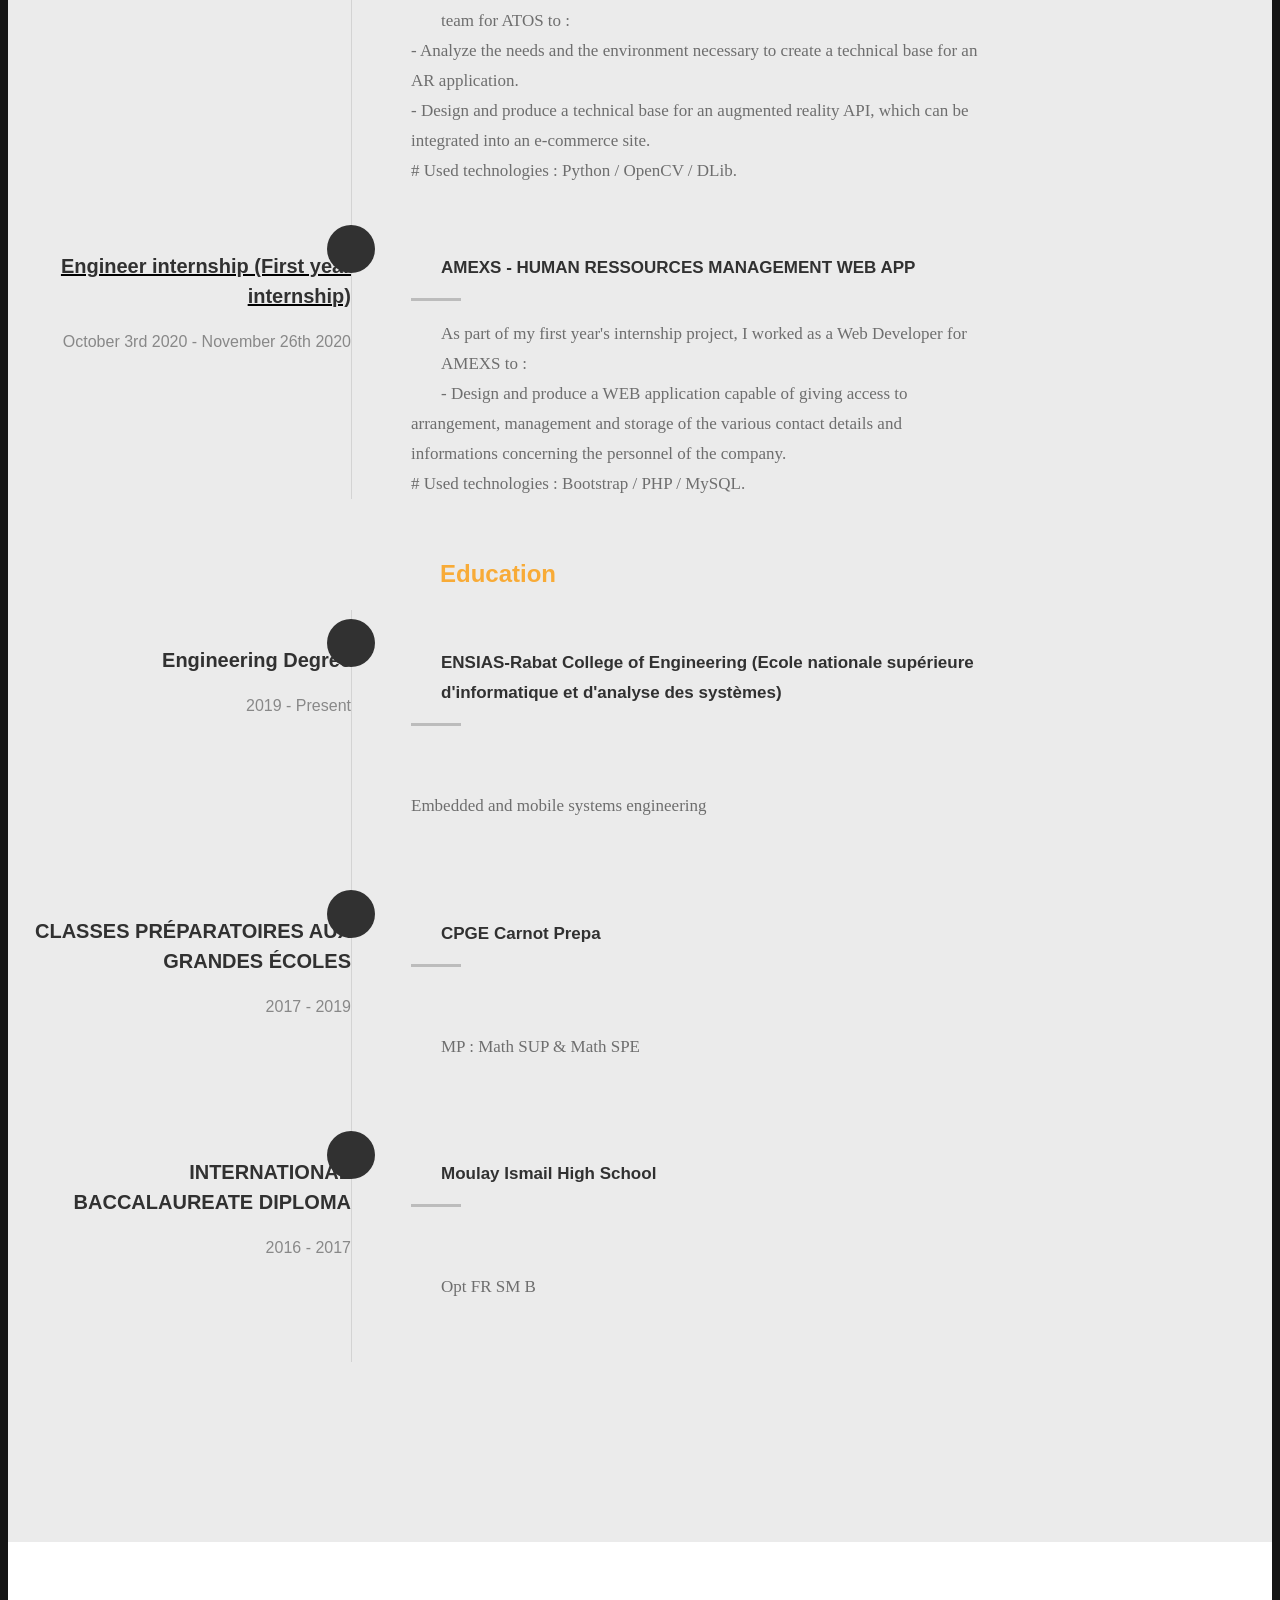
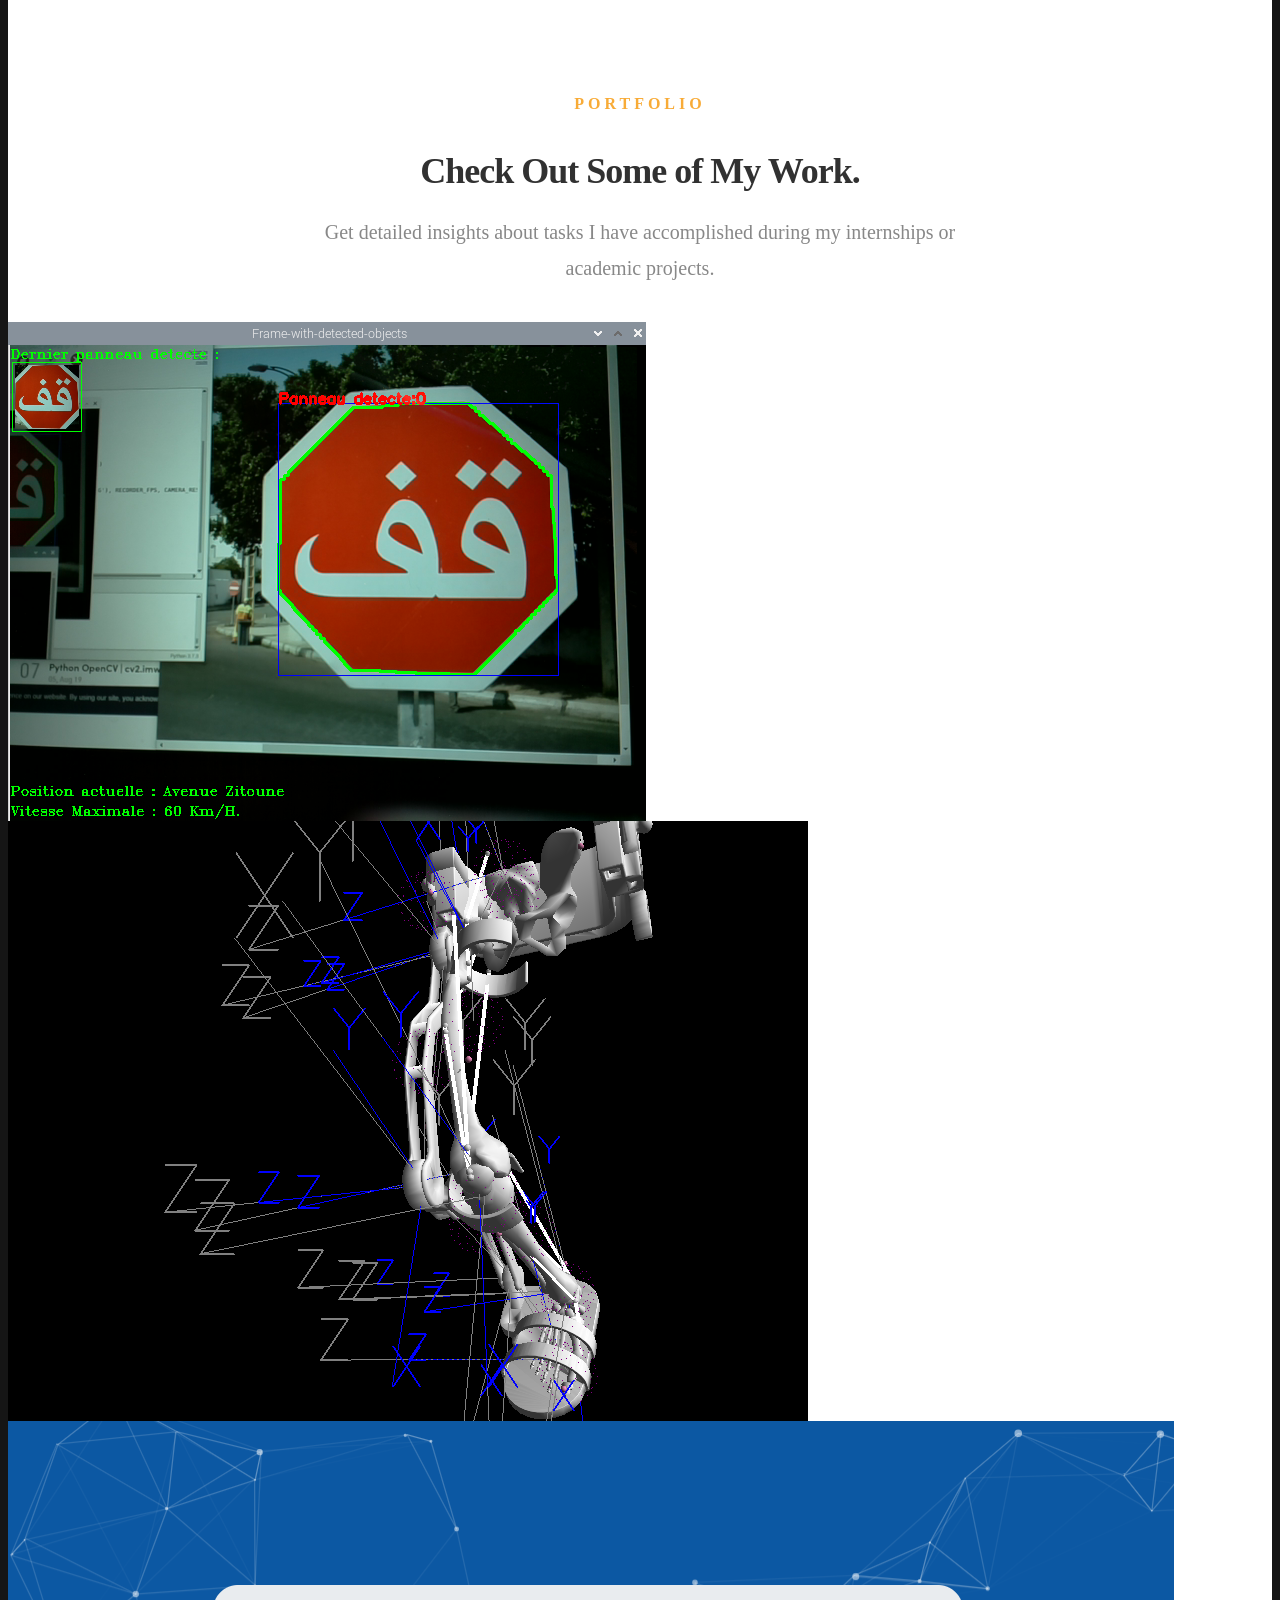
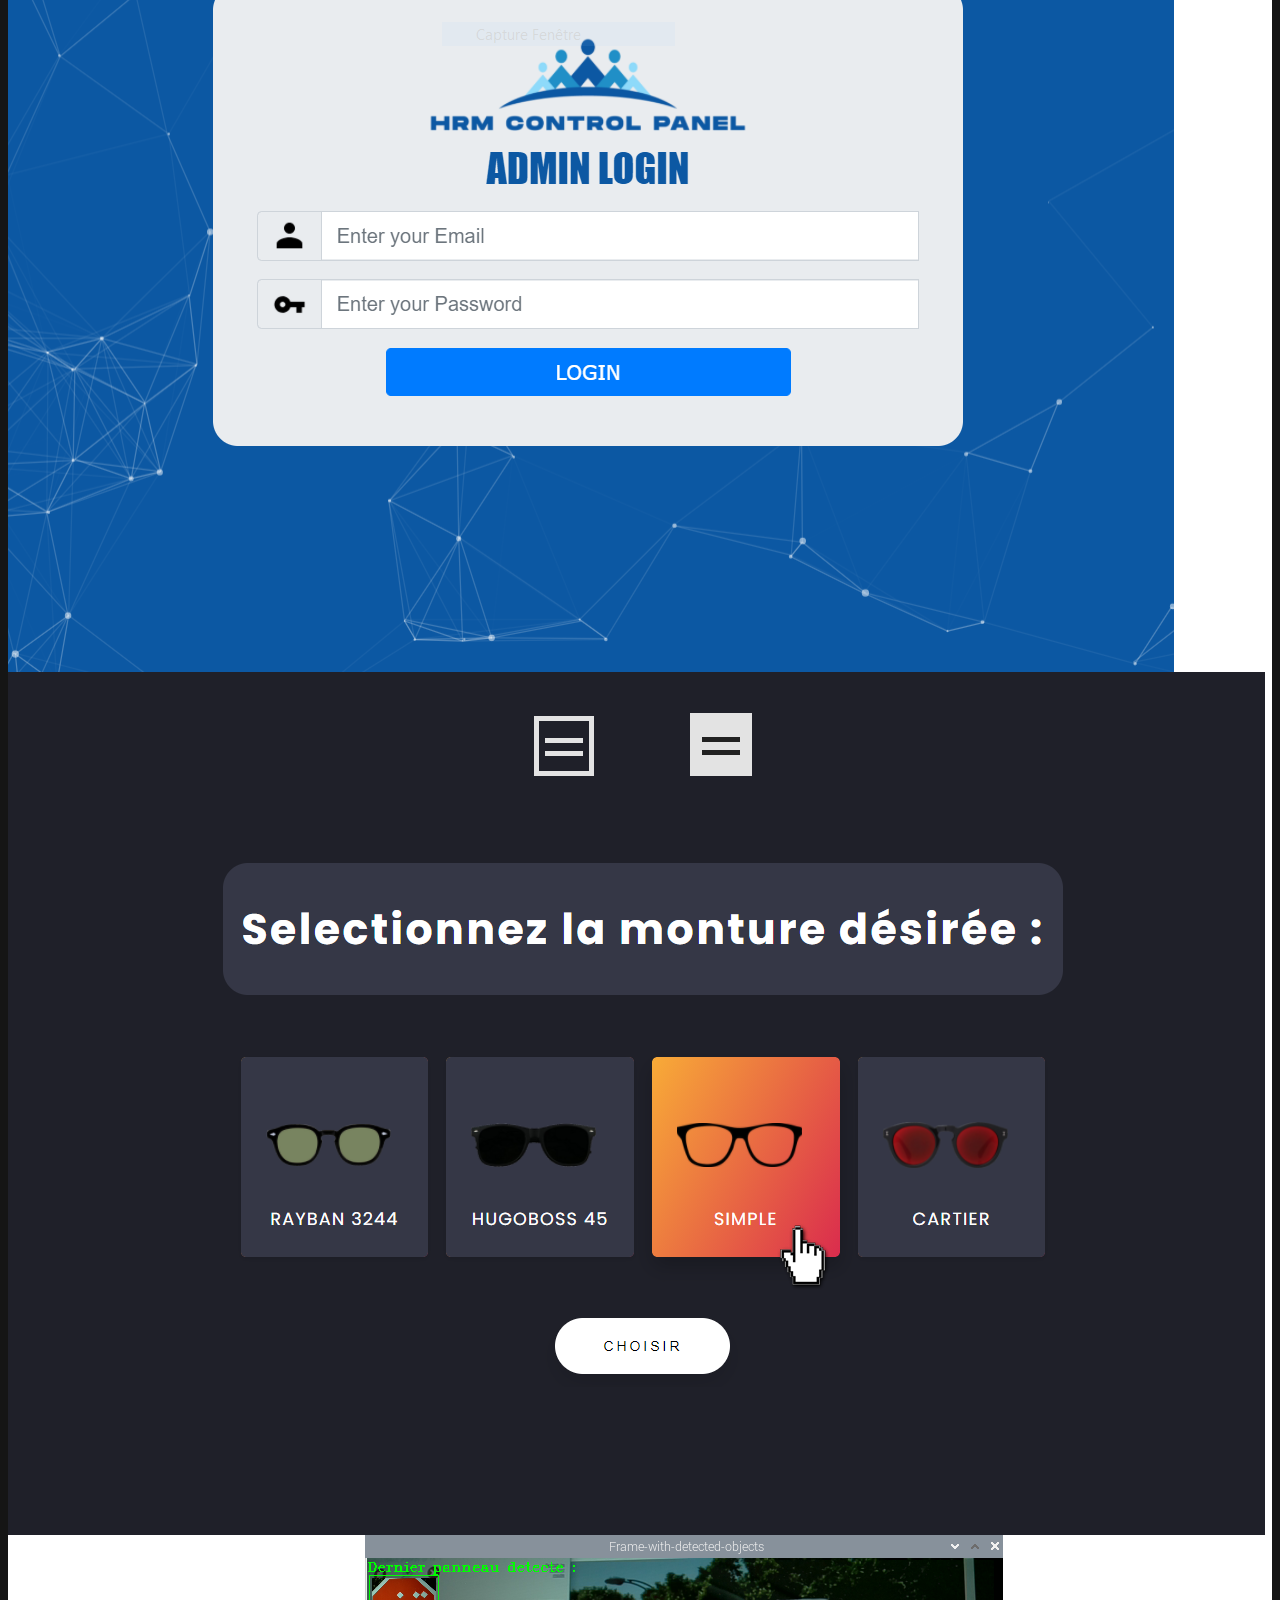
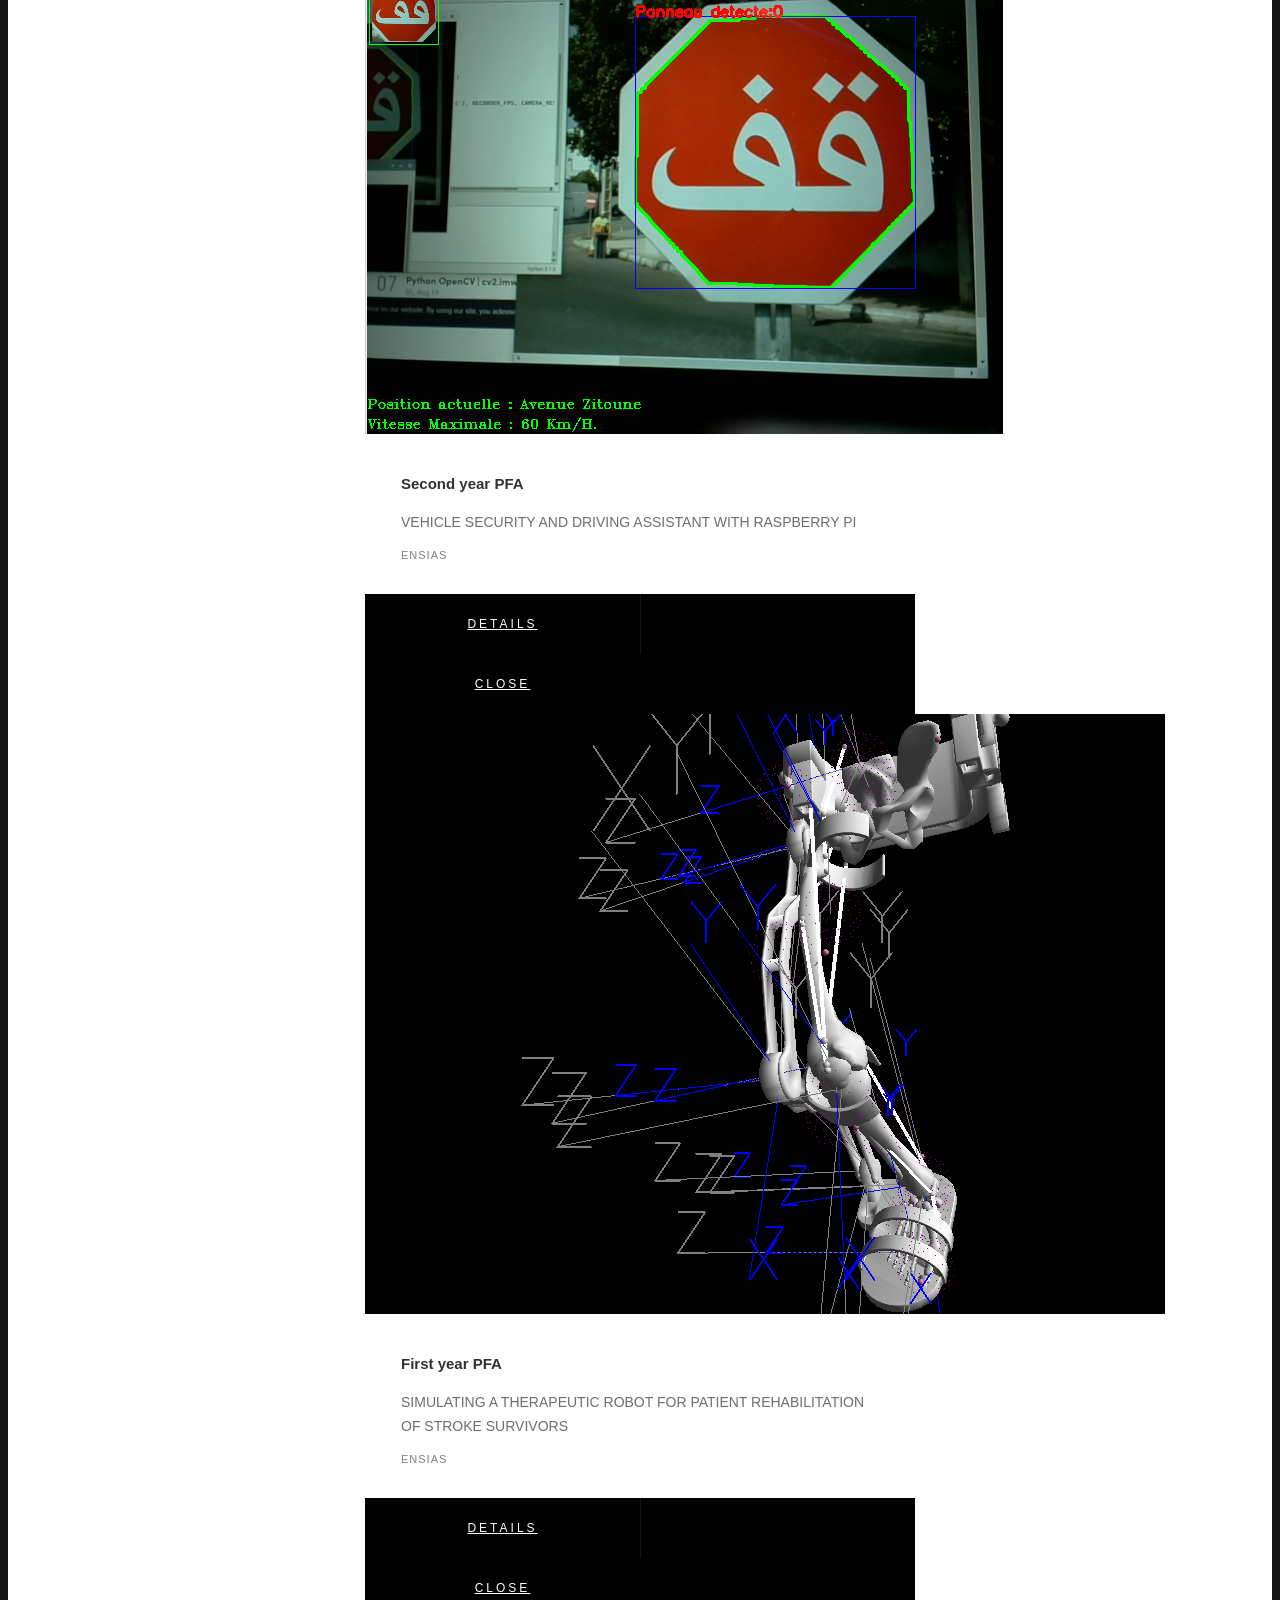
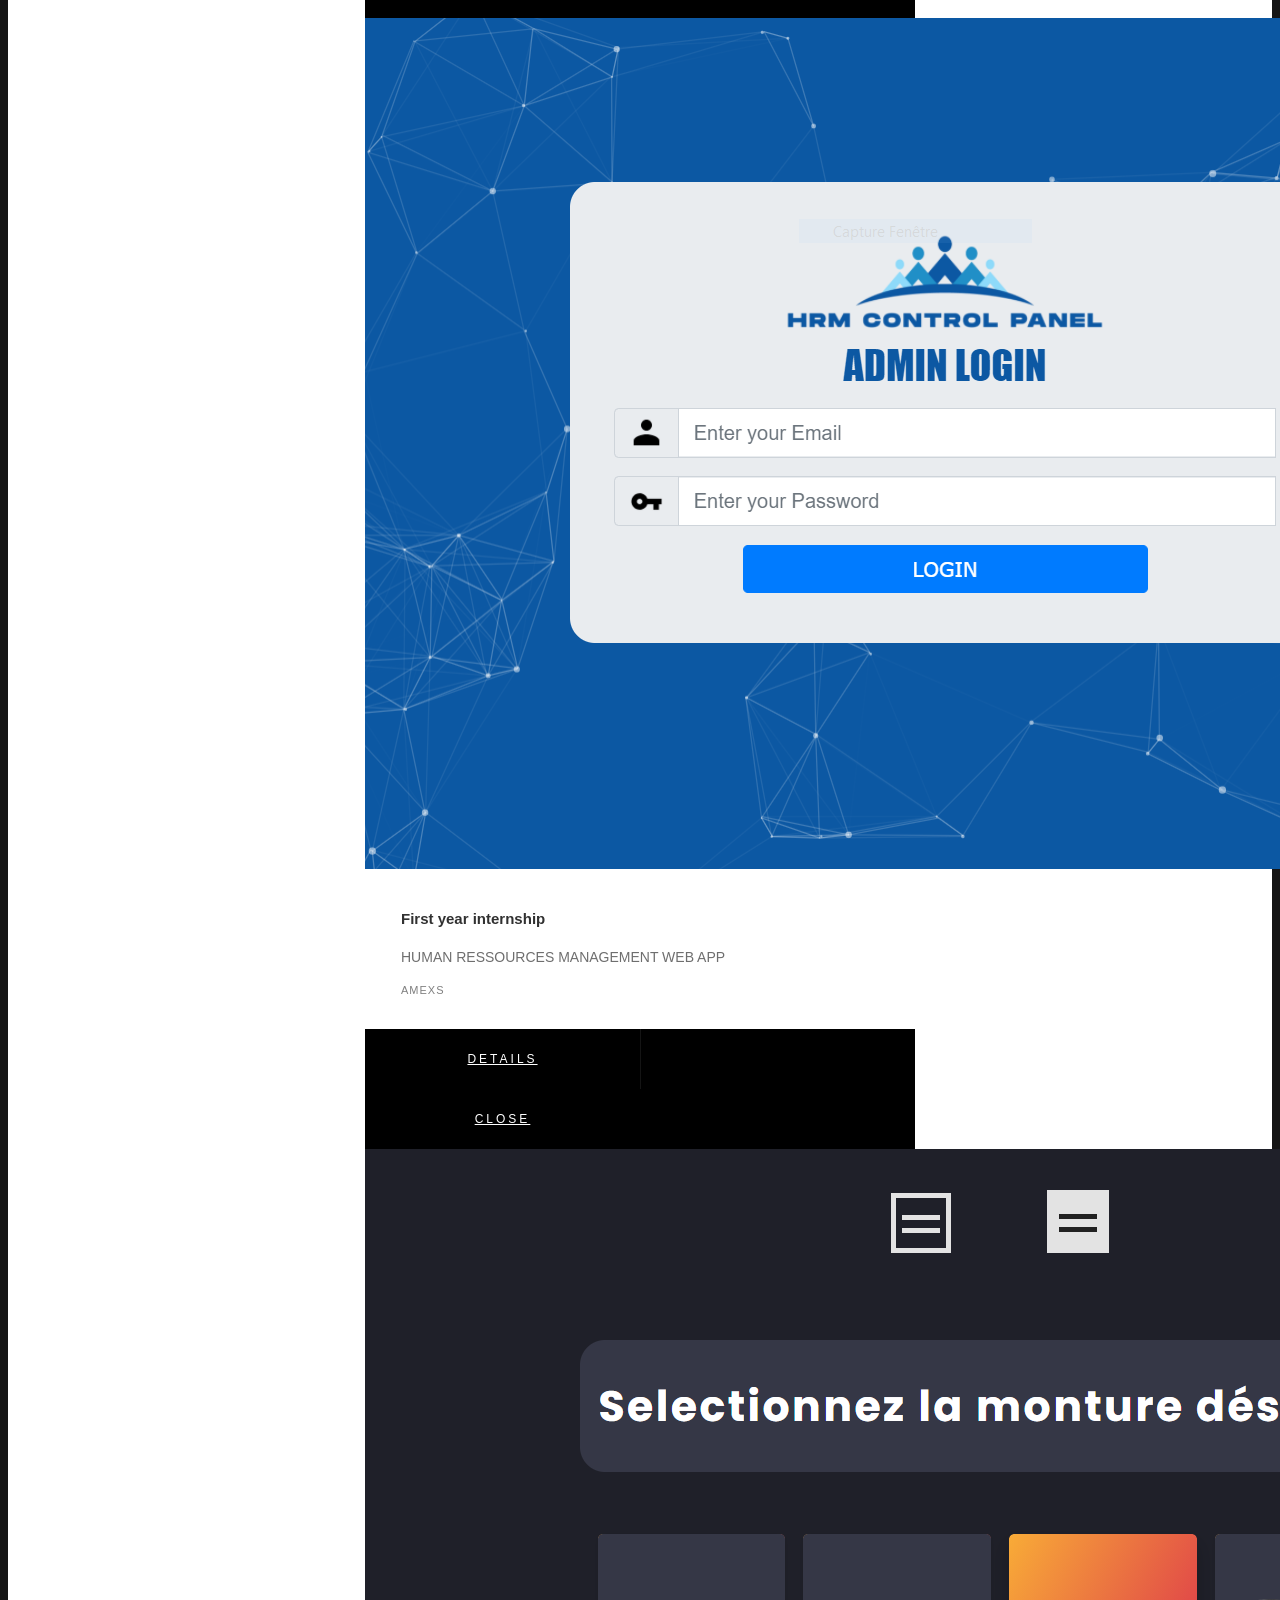
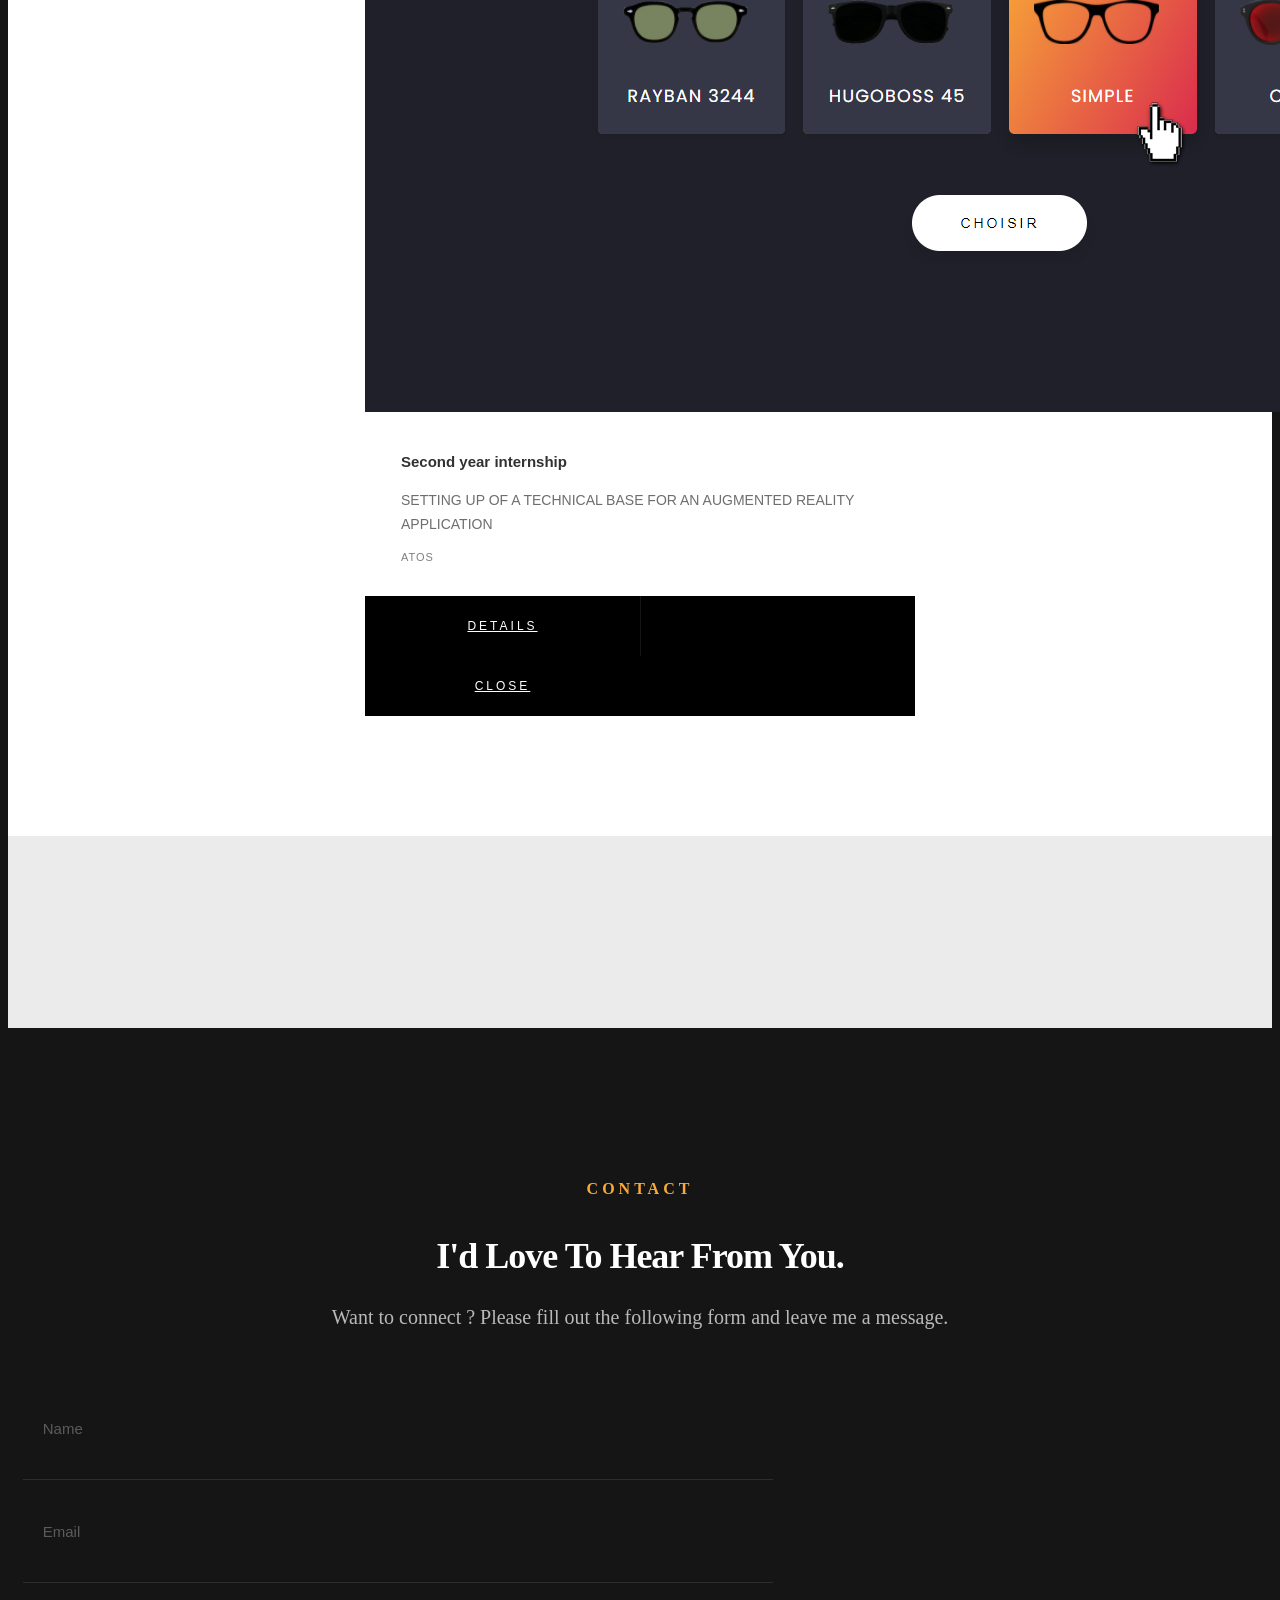
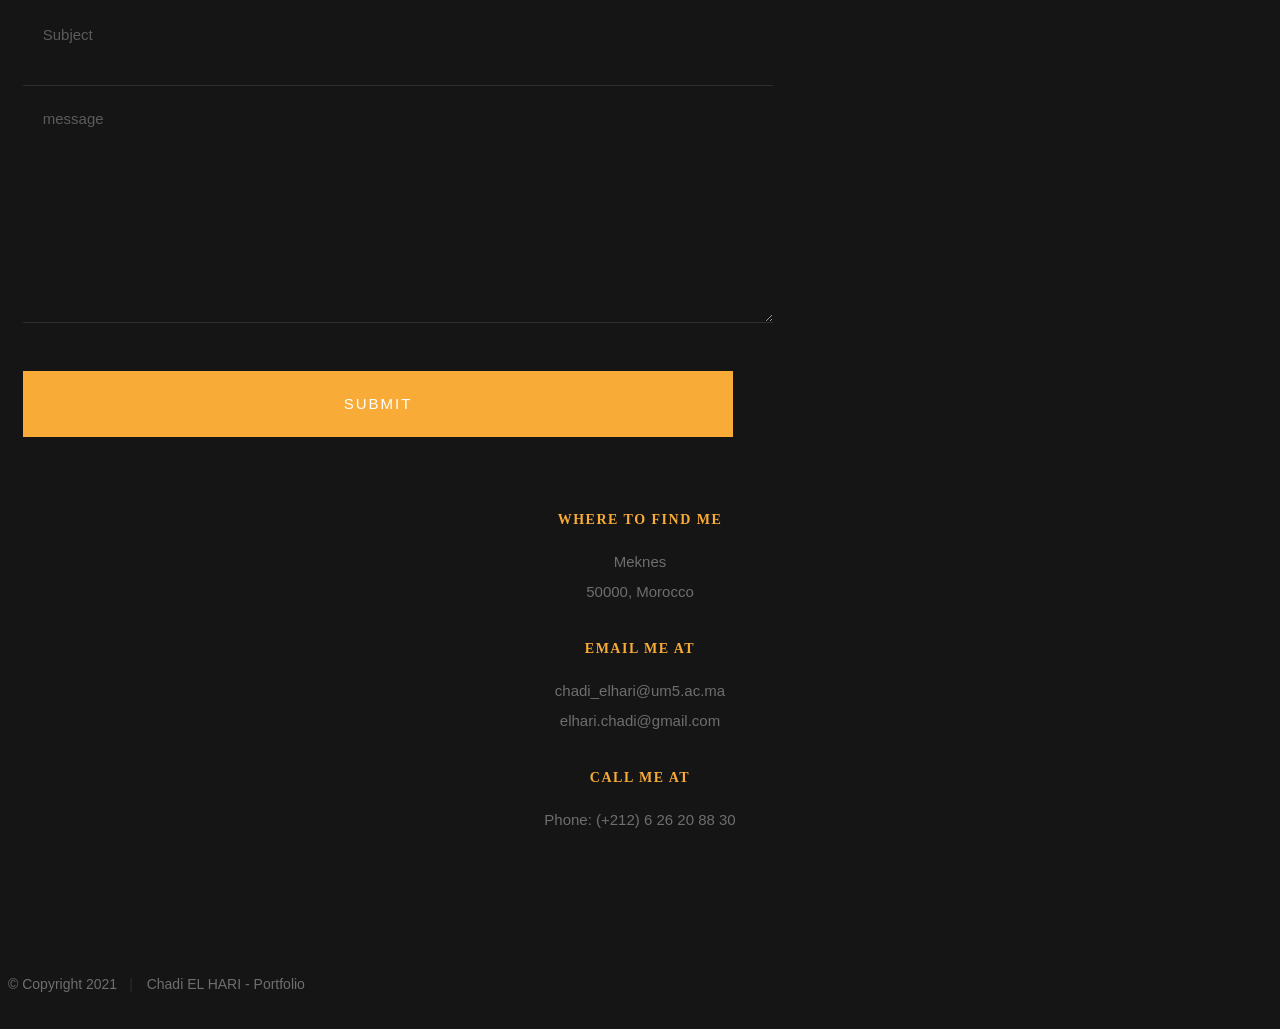
==== commit 32559ee1: "added 2a internship report added 2a internship report added hyperlinks to internship project titles" ====
--- a/index.html
+++ b/index.html
@@ -161,7 +161,7 @@
 				<ul class="skill-bars">
 				   <li>
 				   	<div class="progress percent100"></div>
-				   	<strong>HTML/CSS/JS/BOOTSTRAP</strong>
+				   	<strong>HTML/CSS/JS/BOOTSTRAP/Angular</strong>
 				   </li>
 				   <li>
 				   	<div class="progress percent100"></div>
@@ -236,7 +236,7 @@
 					</div>
 
 					<div class="timeline-header">
-						<h3>Engineer internship (Second year internship)</h3>
+						<a href="reports/stage2a.pdf"><h3>Engineer internship (Second year internship)</h3></a>
 						<p>August 16th 2021 - September 30th 2021</p>
 					</div>
 
@@ -263,7 +263,7 @@
 	   				</div>
 
 	   				<div class="timeline-header">
-	   					<h3>Engineer internship (First year internship)</h3>
+						<a href="reports/stage1a.pdf"><h3>Engineer internship (First year internship)</h3></a>
 	   					<p>October 3rd 2020 - November 26th 2020</p>
 	   				</div>
 
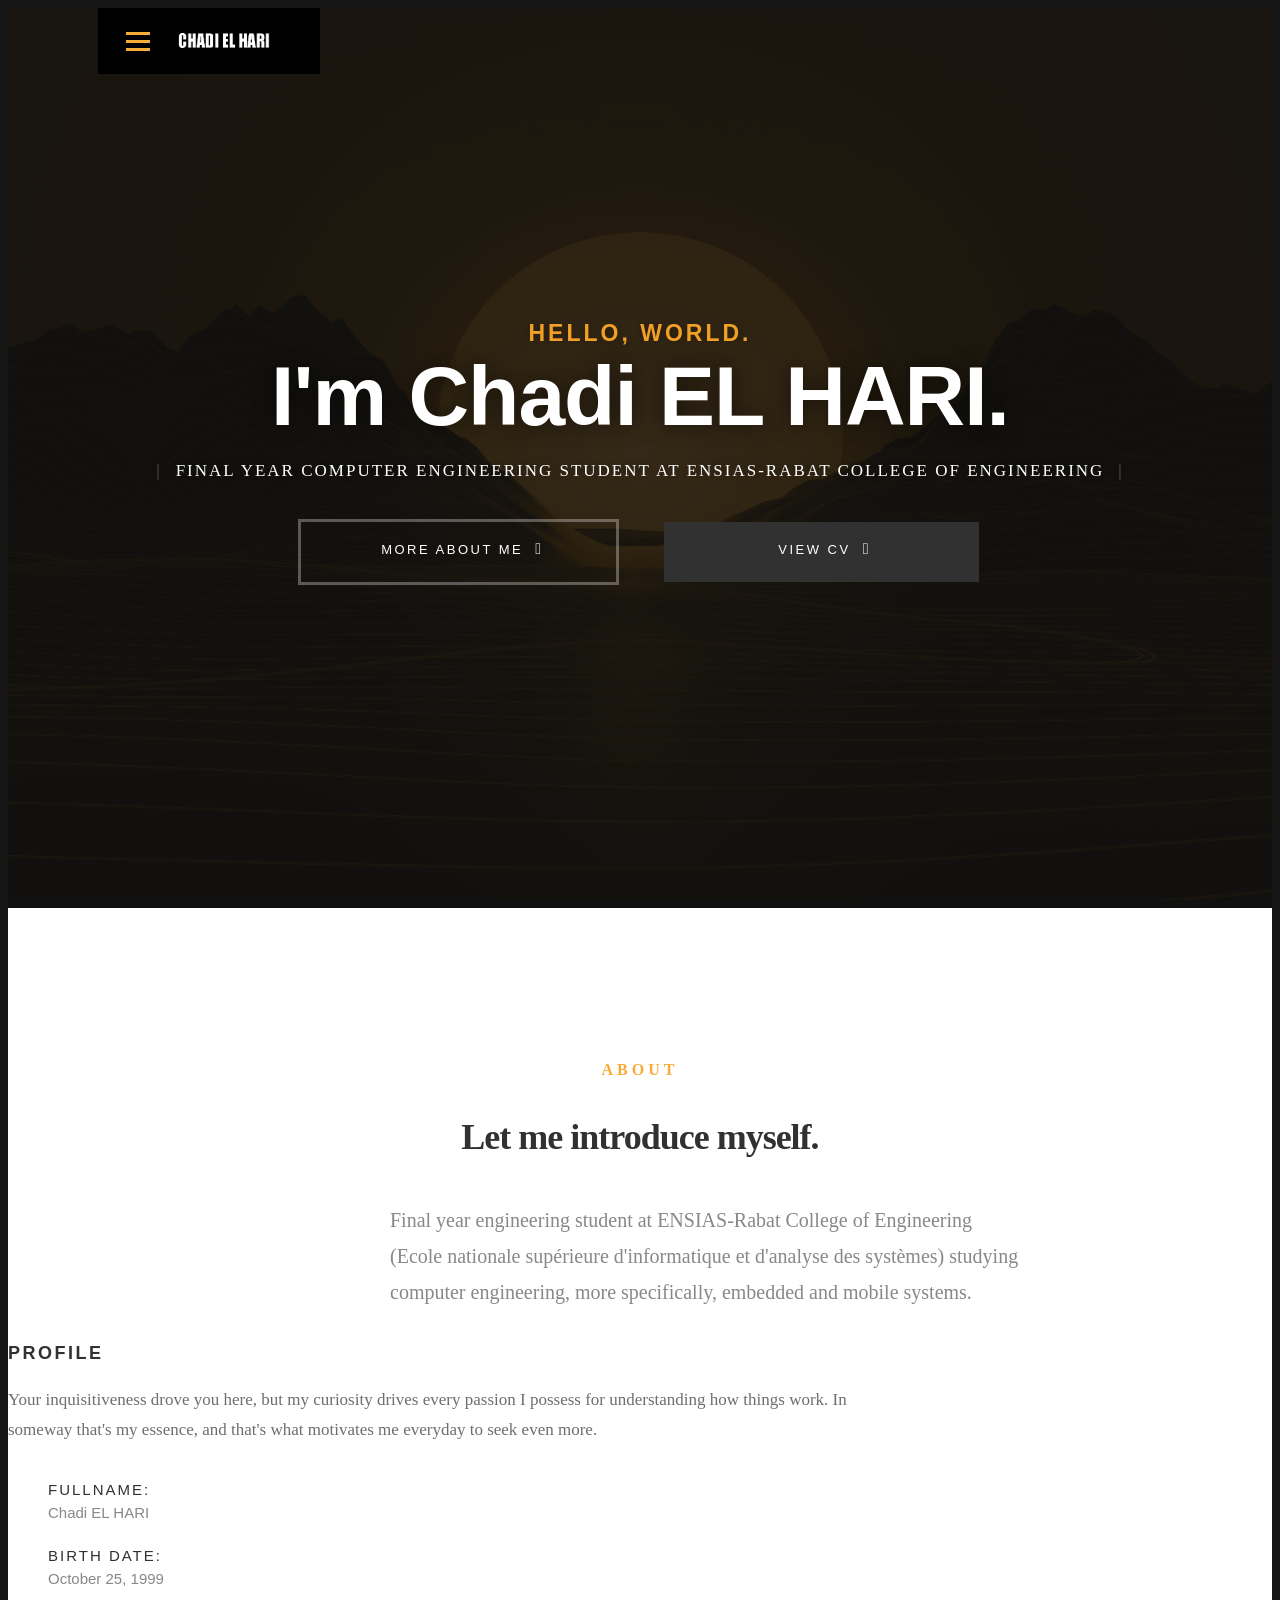
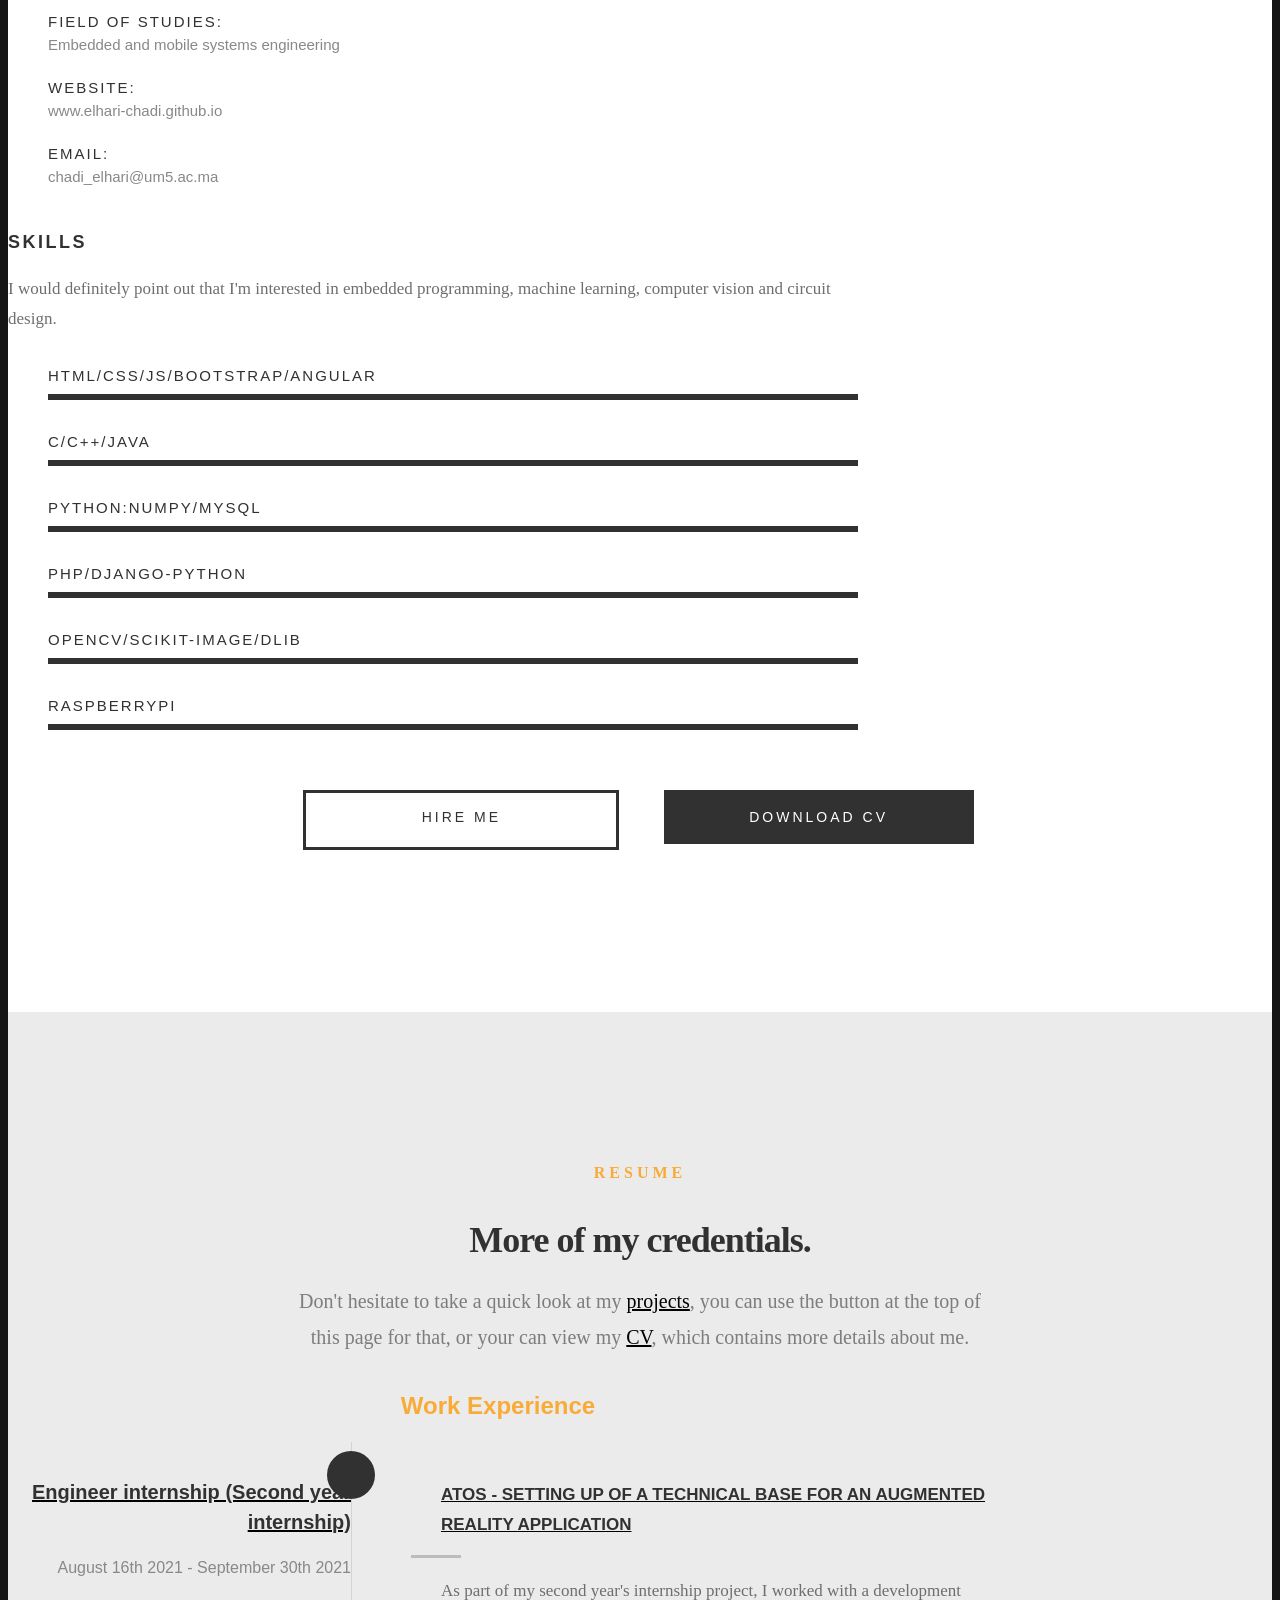
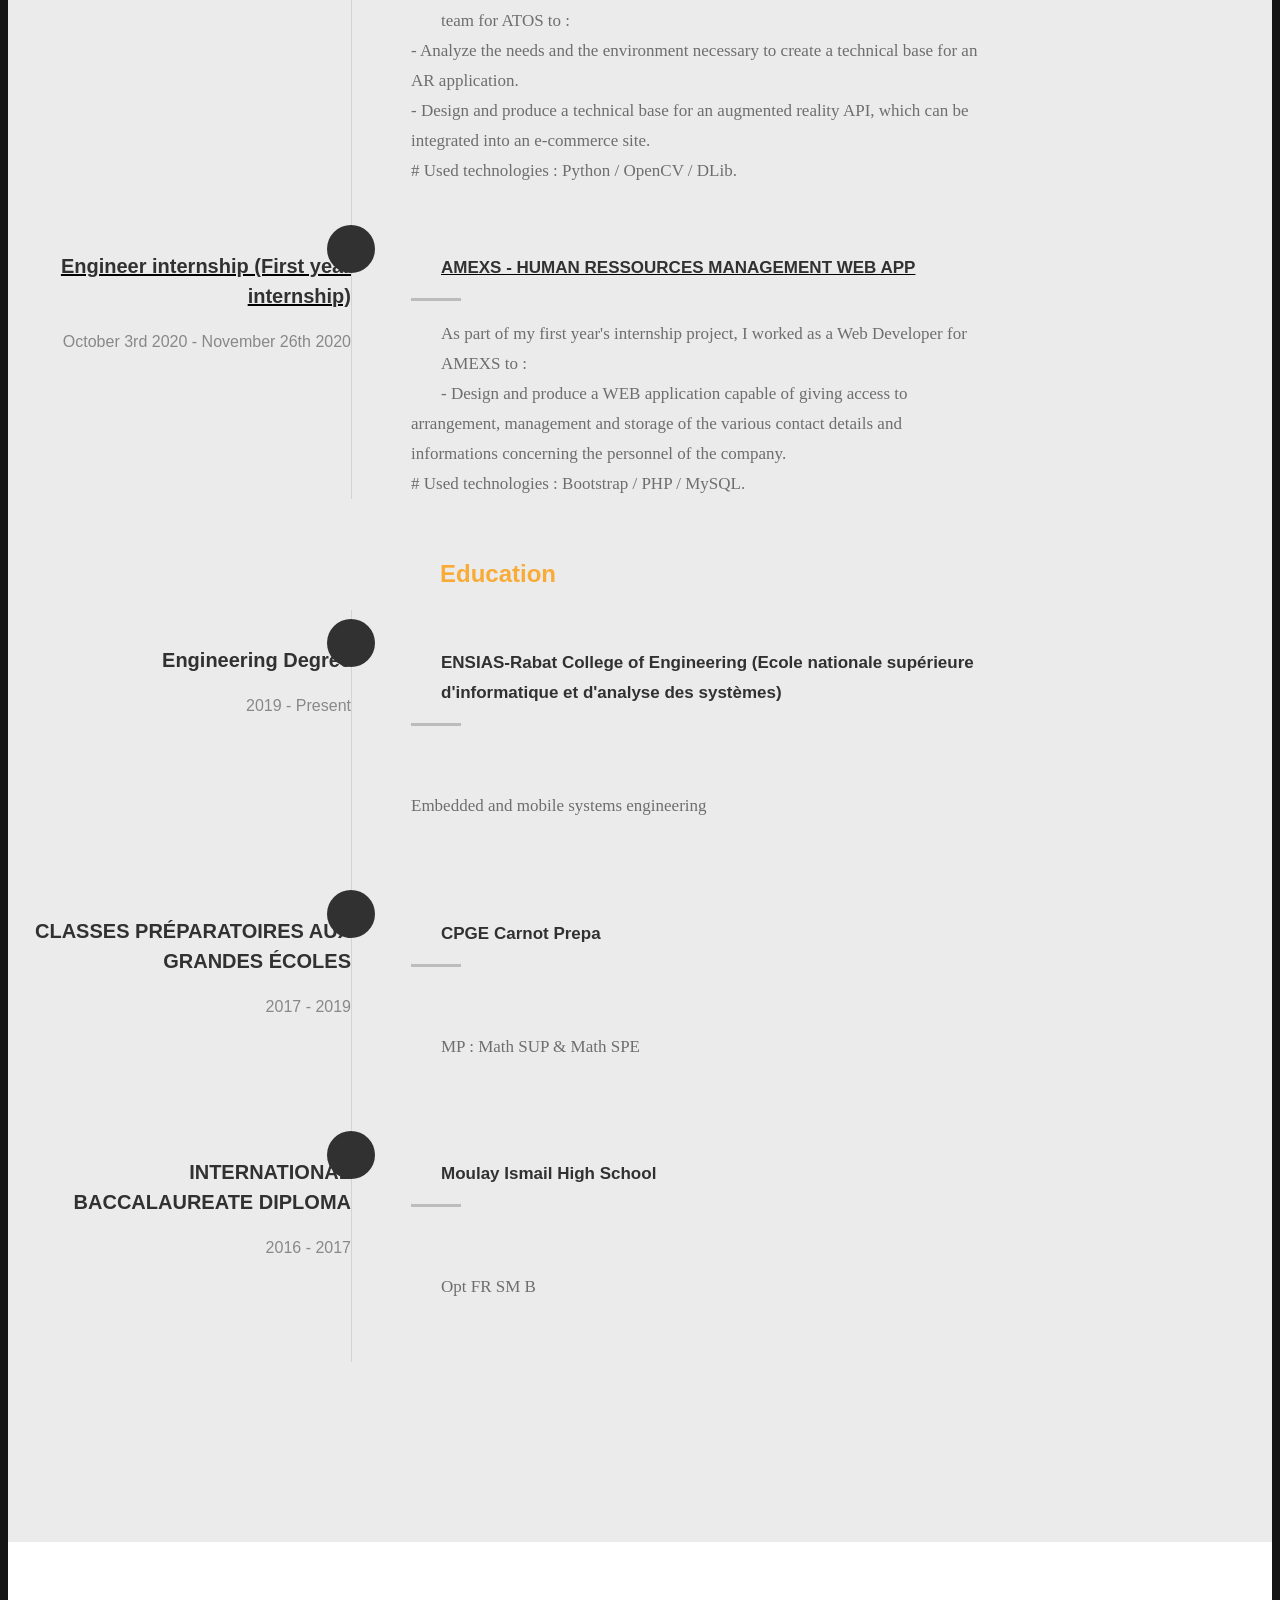
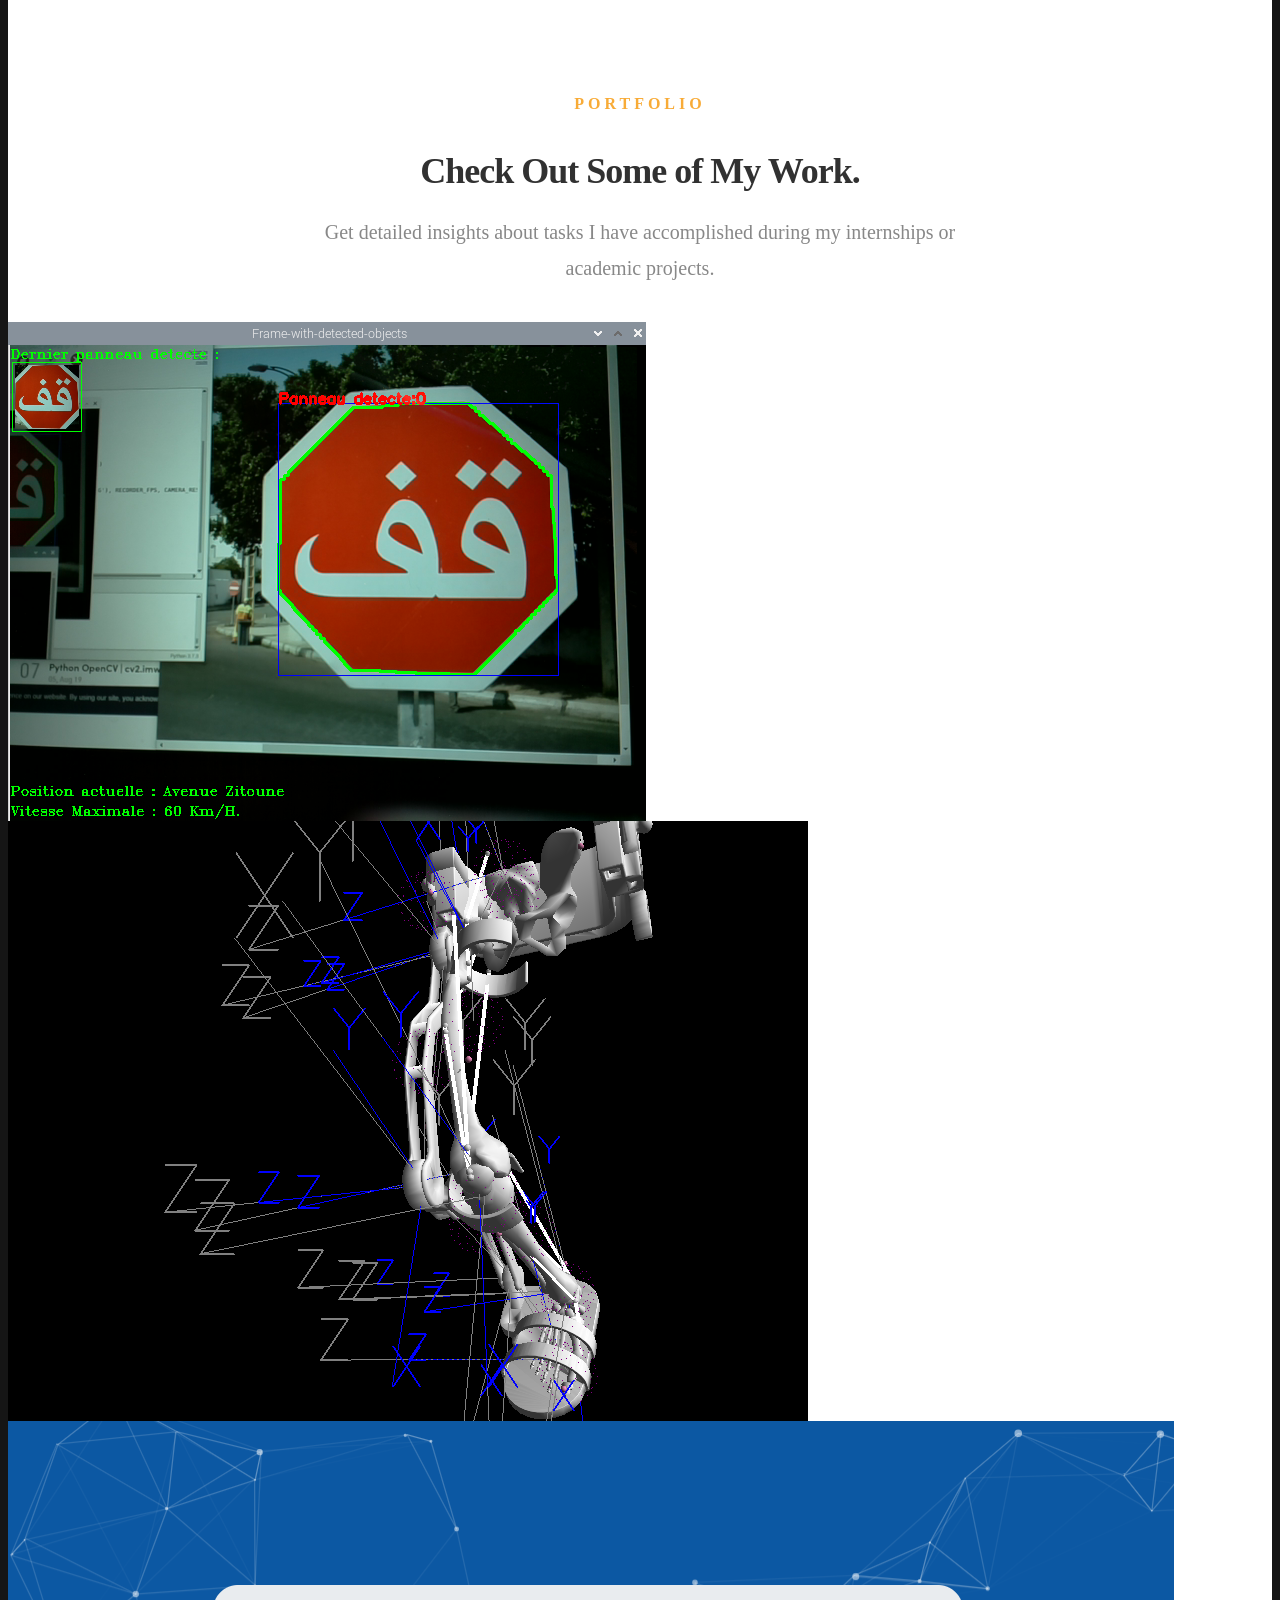
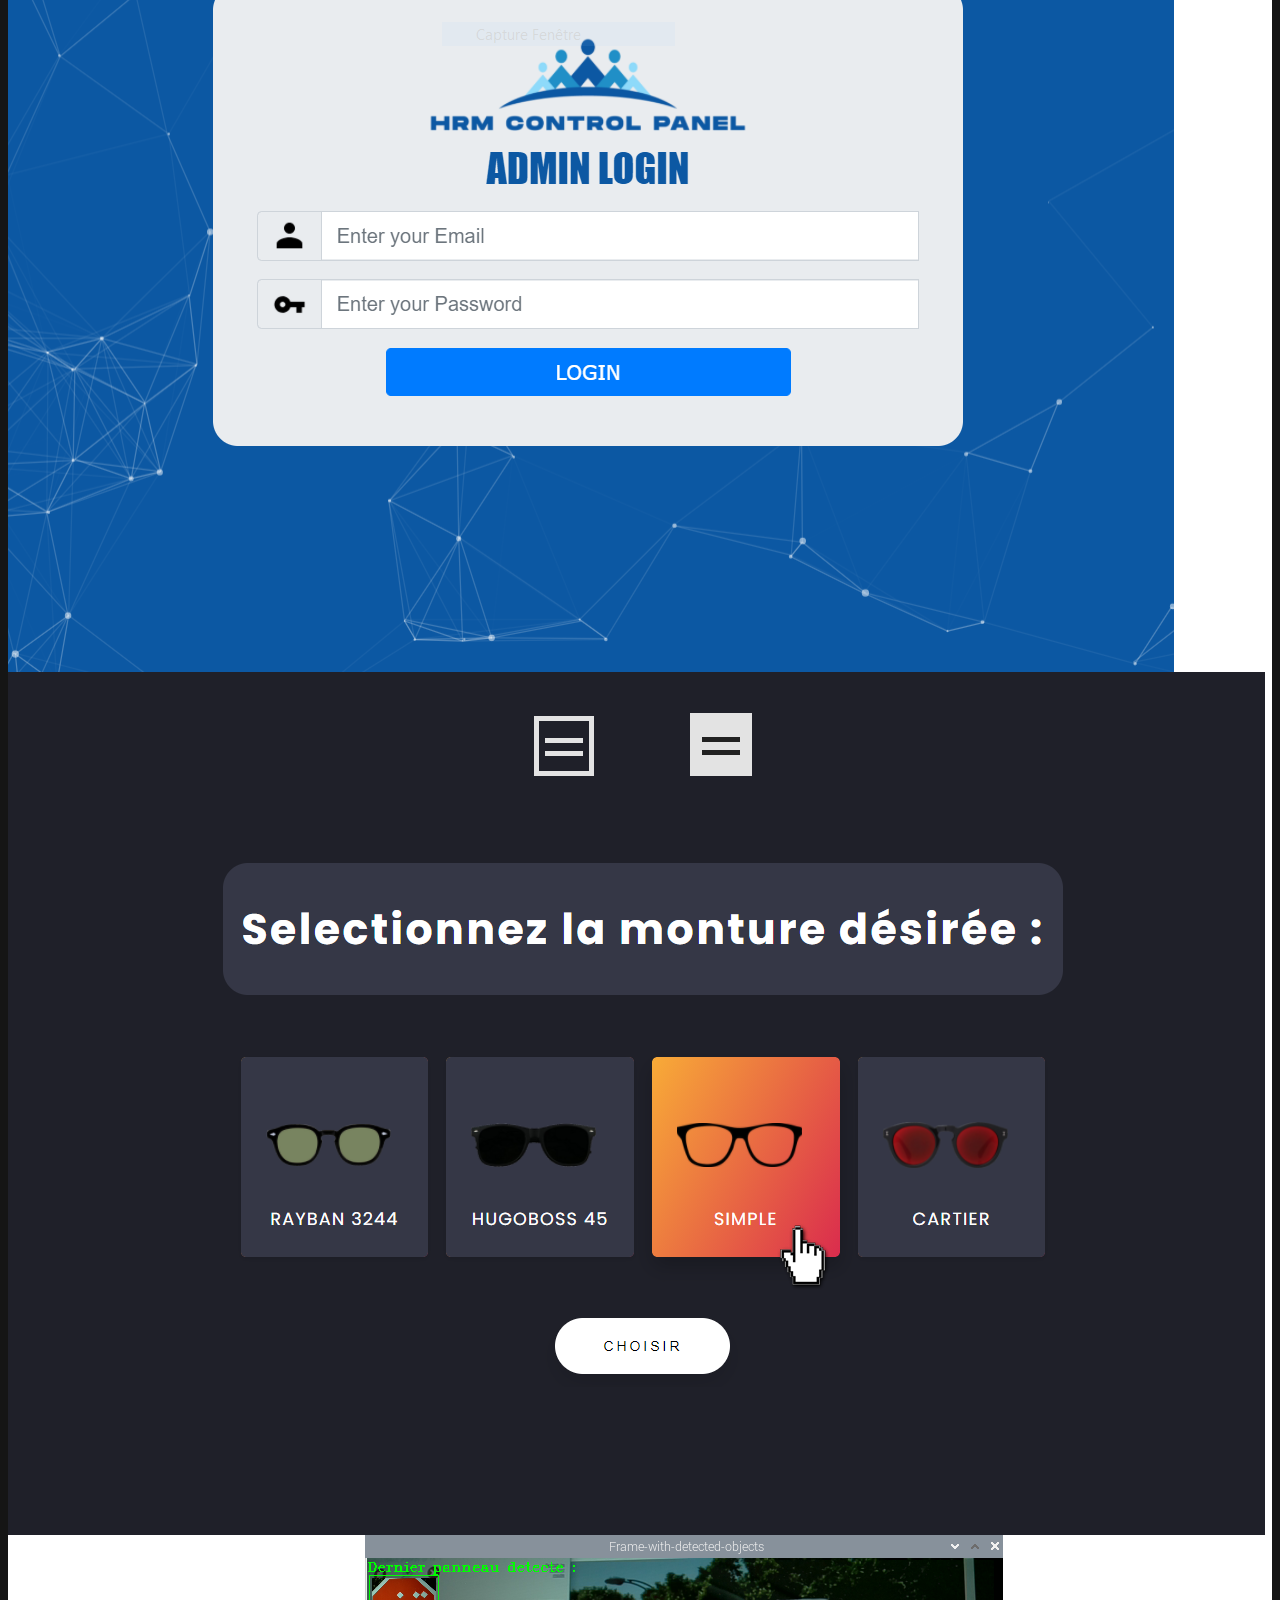
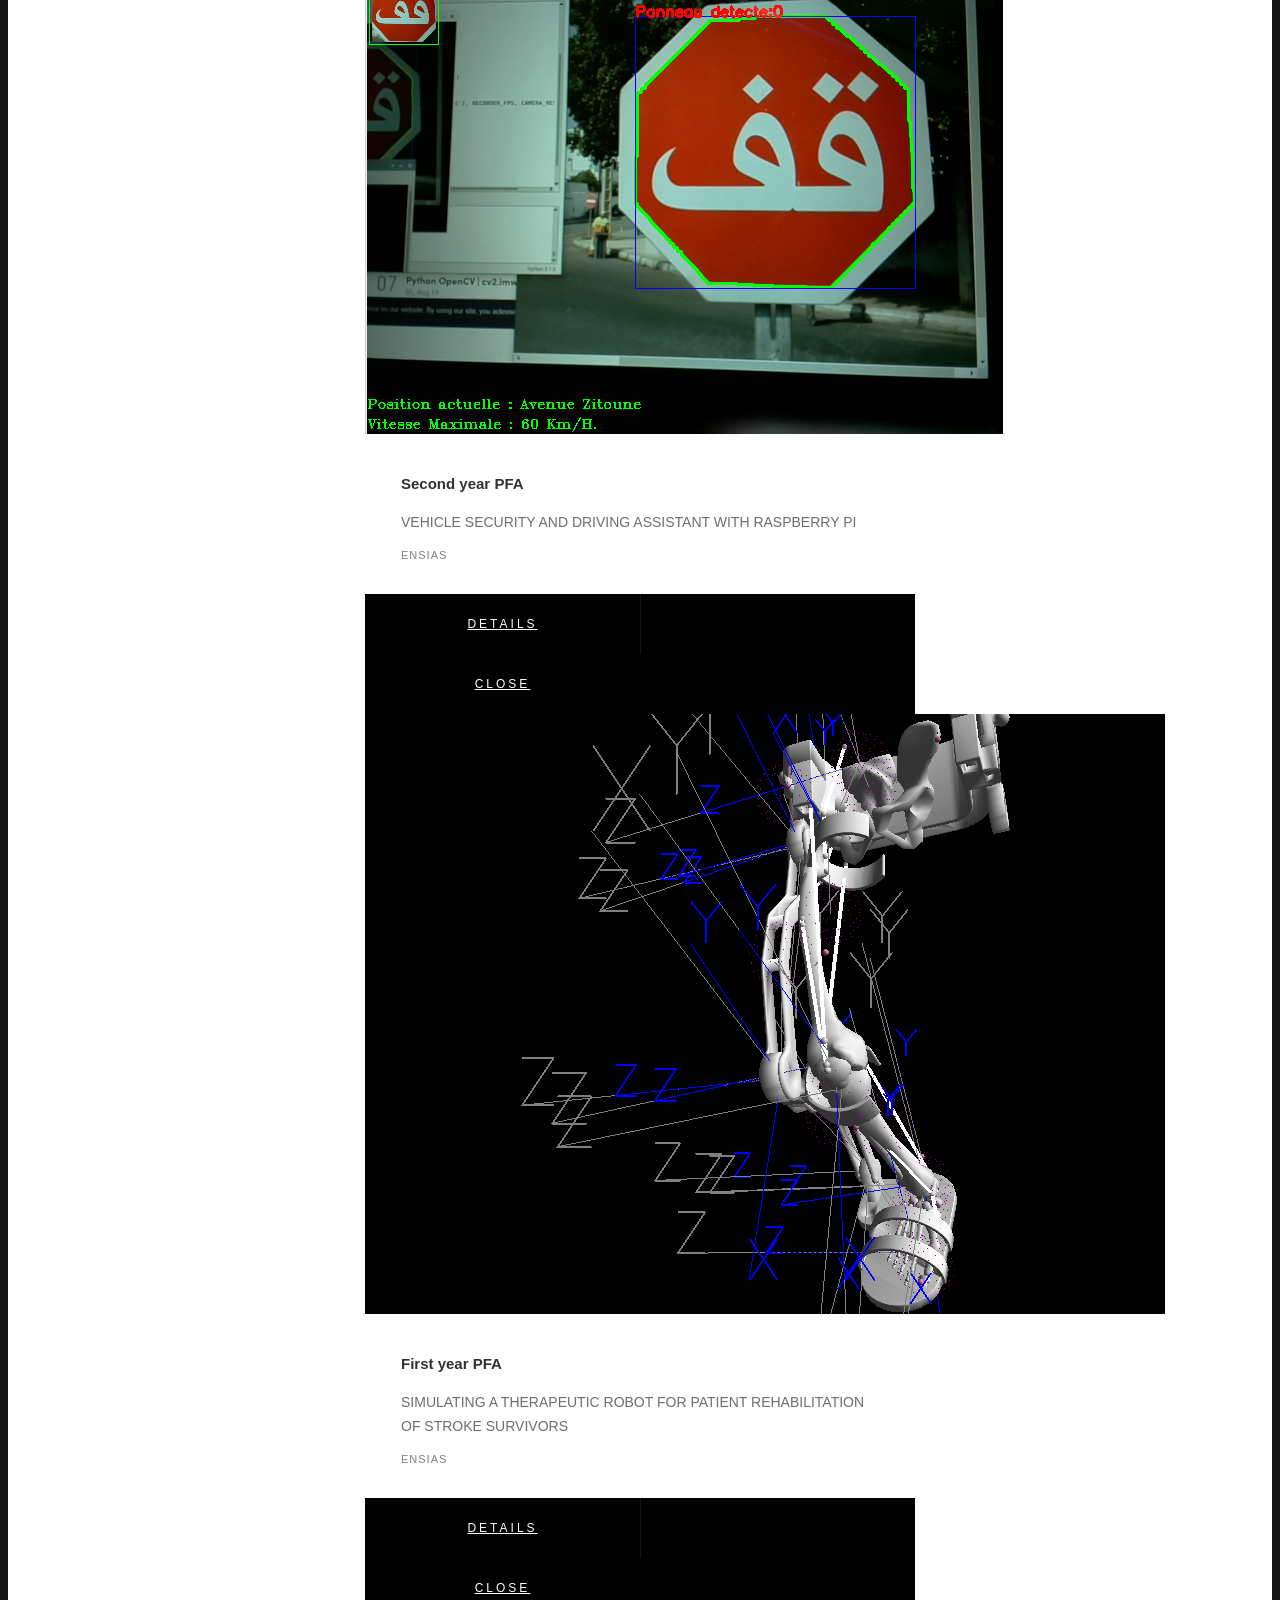
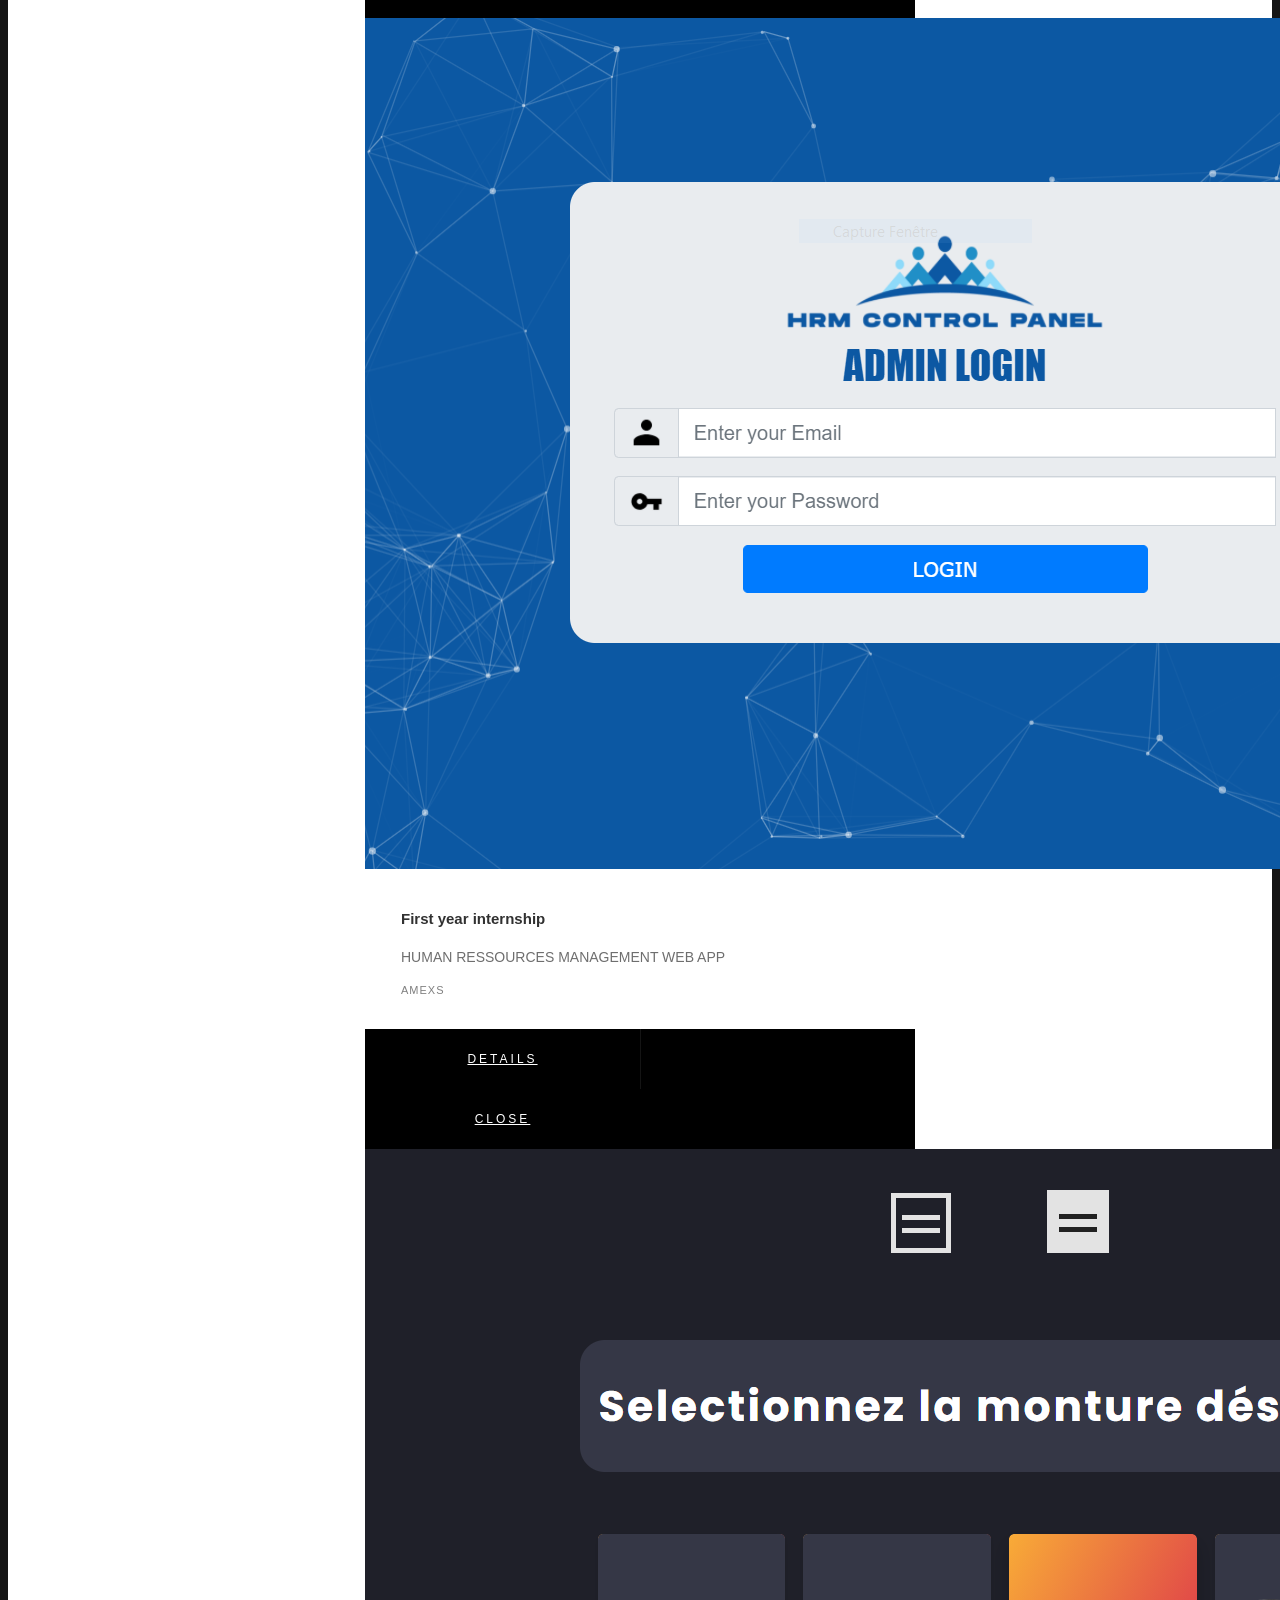
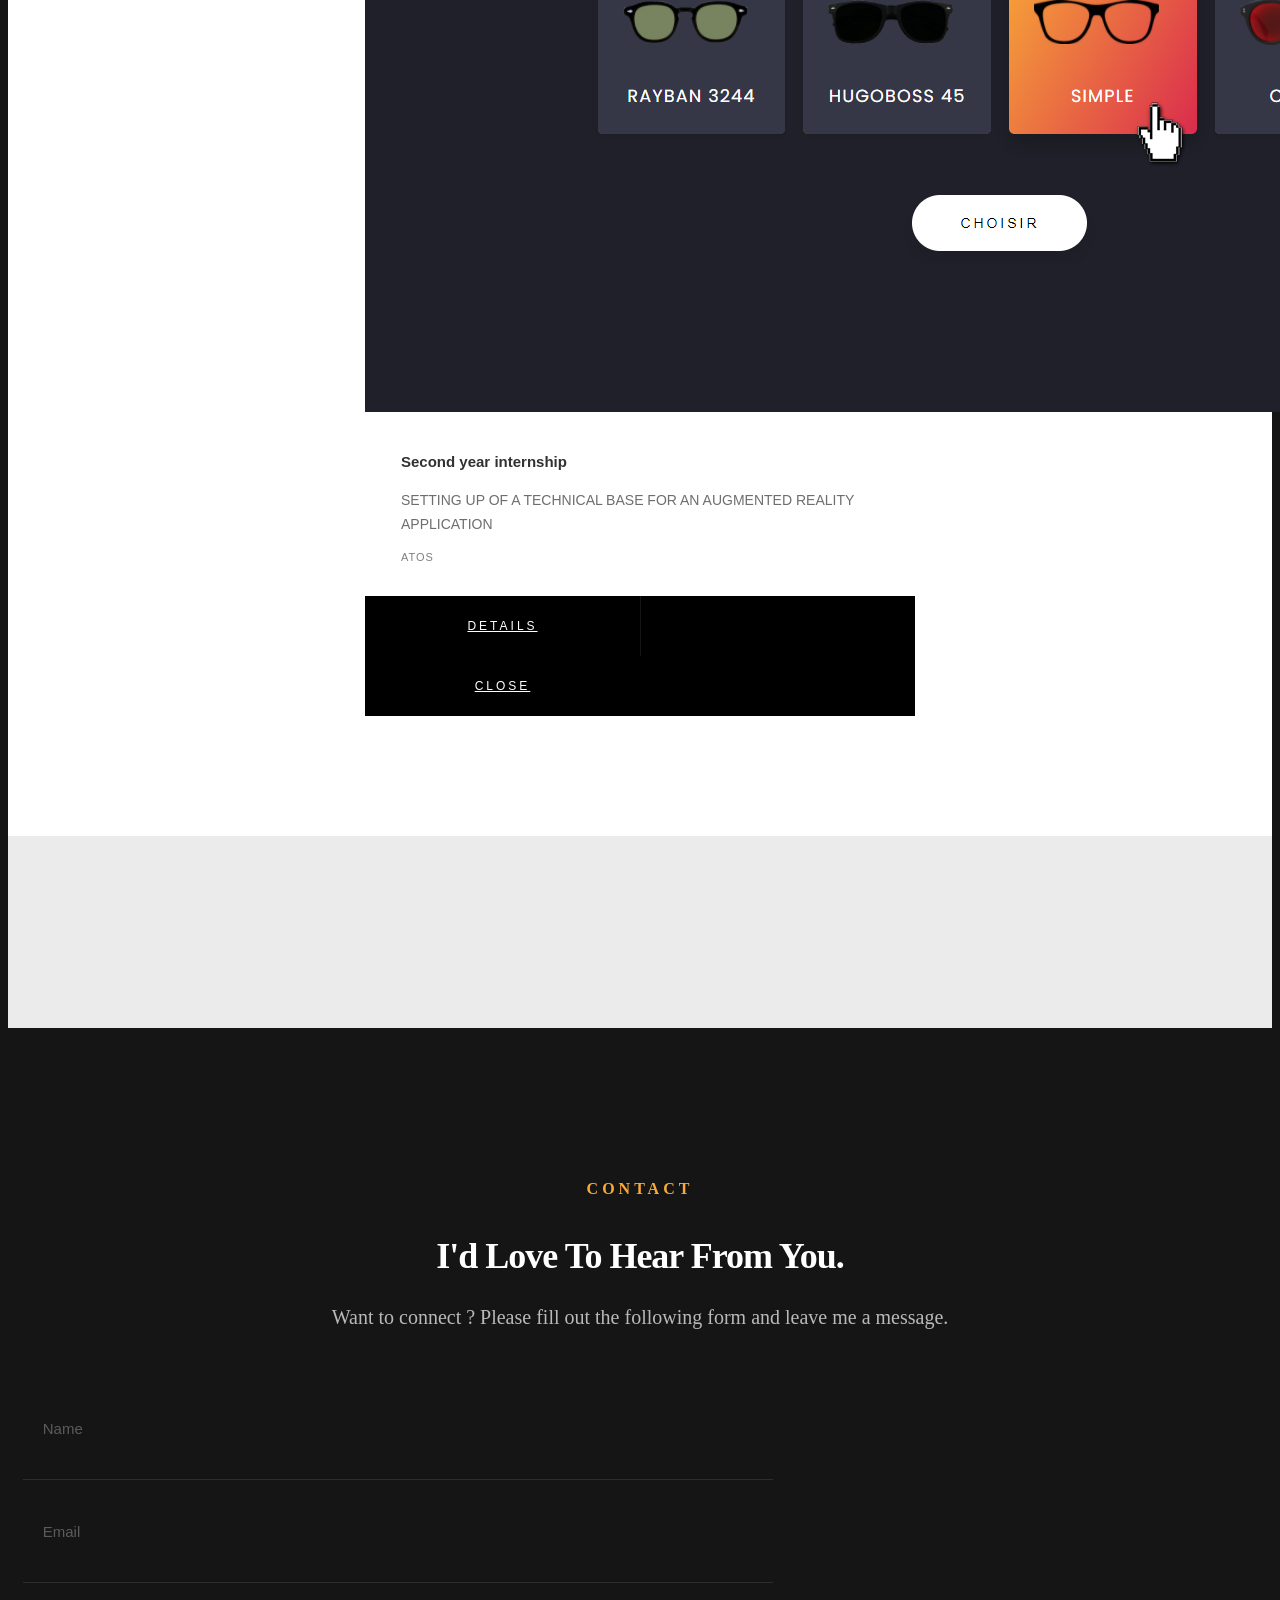
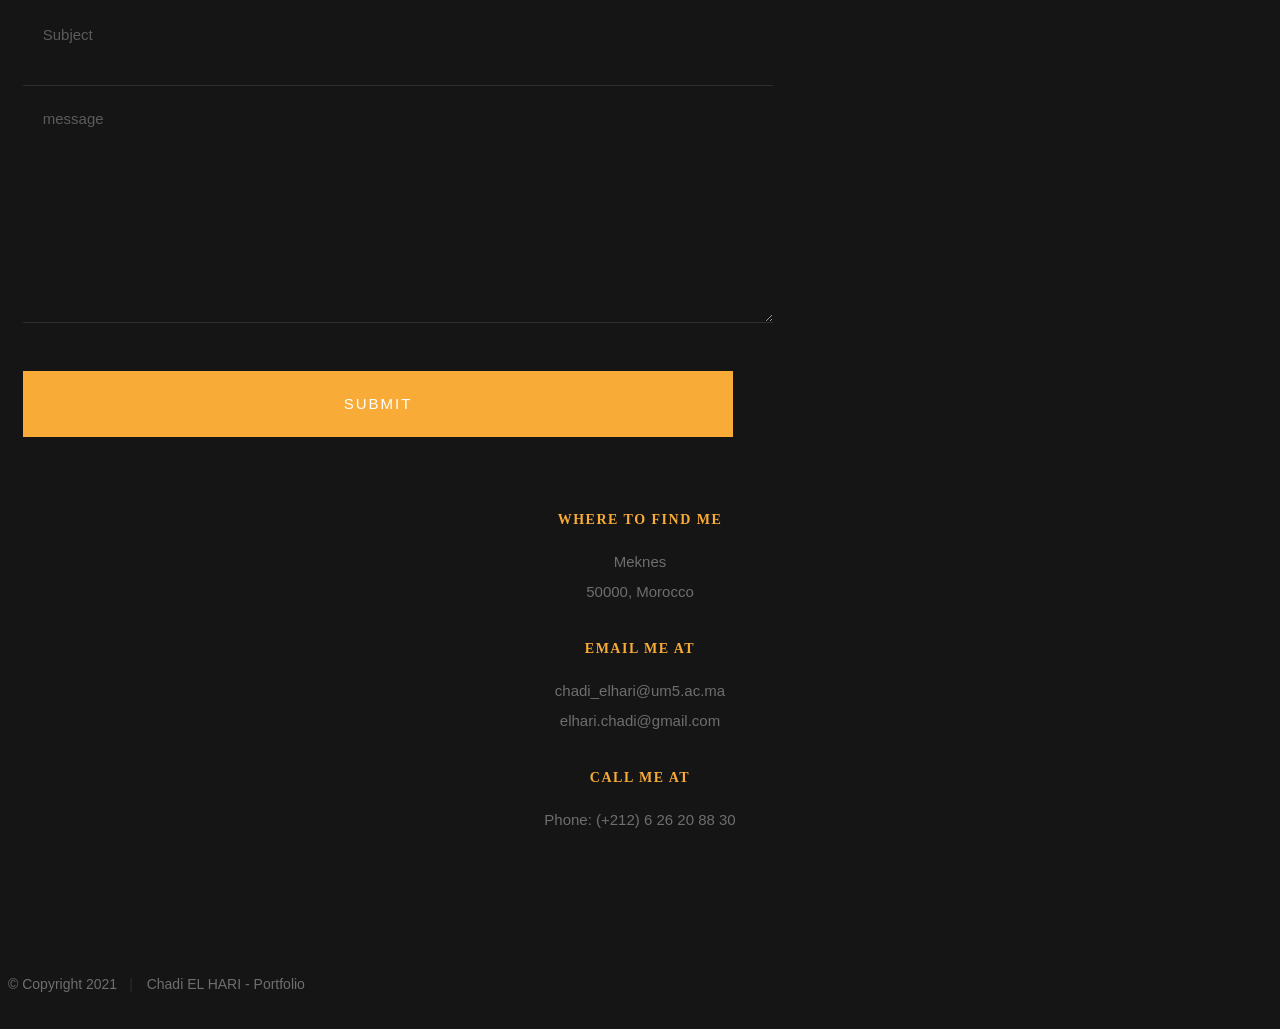
==== commit 52f00466: "Update index.html" ====
--- a/index.html
+++ b/index.html
@@ -241,7 +241,7 @@
 					</div>
 
 					<div class="timeline-content">
-						<h4>ATOS - SETTING UP OF A TECHNICAL BASE FOR AN AUGMENTED REALITY APPLICATION</h4>
+						<a href="reports/stage2a.pdf"><h4>ATOS - SETTING UP OF A TECHNICAL BASE FOR AN AUGMENTED REALITY APPLICATION</h4></a>
 						<p>
 						 As part of my second year's internship project, I worked with a development team for ATOS to :
 						 <br>
@@ -268,7 +268,7 @@
 	   				</div>
 
 	   				<div class="timeline-content">
-	   					<h4>AMEXS - HUMAN RESSOURCES MANAGEMENT WEB APP</h4>
+						<a href="reports/stage2a.pdf"><h4>AMEXS - HUMAN RESSOURCES MANAGEMENT WEB APP</h4></a>
 	   					<p>
 							As part of my first year's internship project, I worked as a Web Developer for AMEXS to :
 							<br>
@@ -536,7 +536,7 @@
 					   </div>
 
 			         <div class="link-box">
-			            <a href="#">Details</a>
+			            <a href="reports/stage2a.pdf">Details</a>
 					      <a href="#" class="popup-modal-dismiss">Close</a>
 			         </div>		      
 
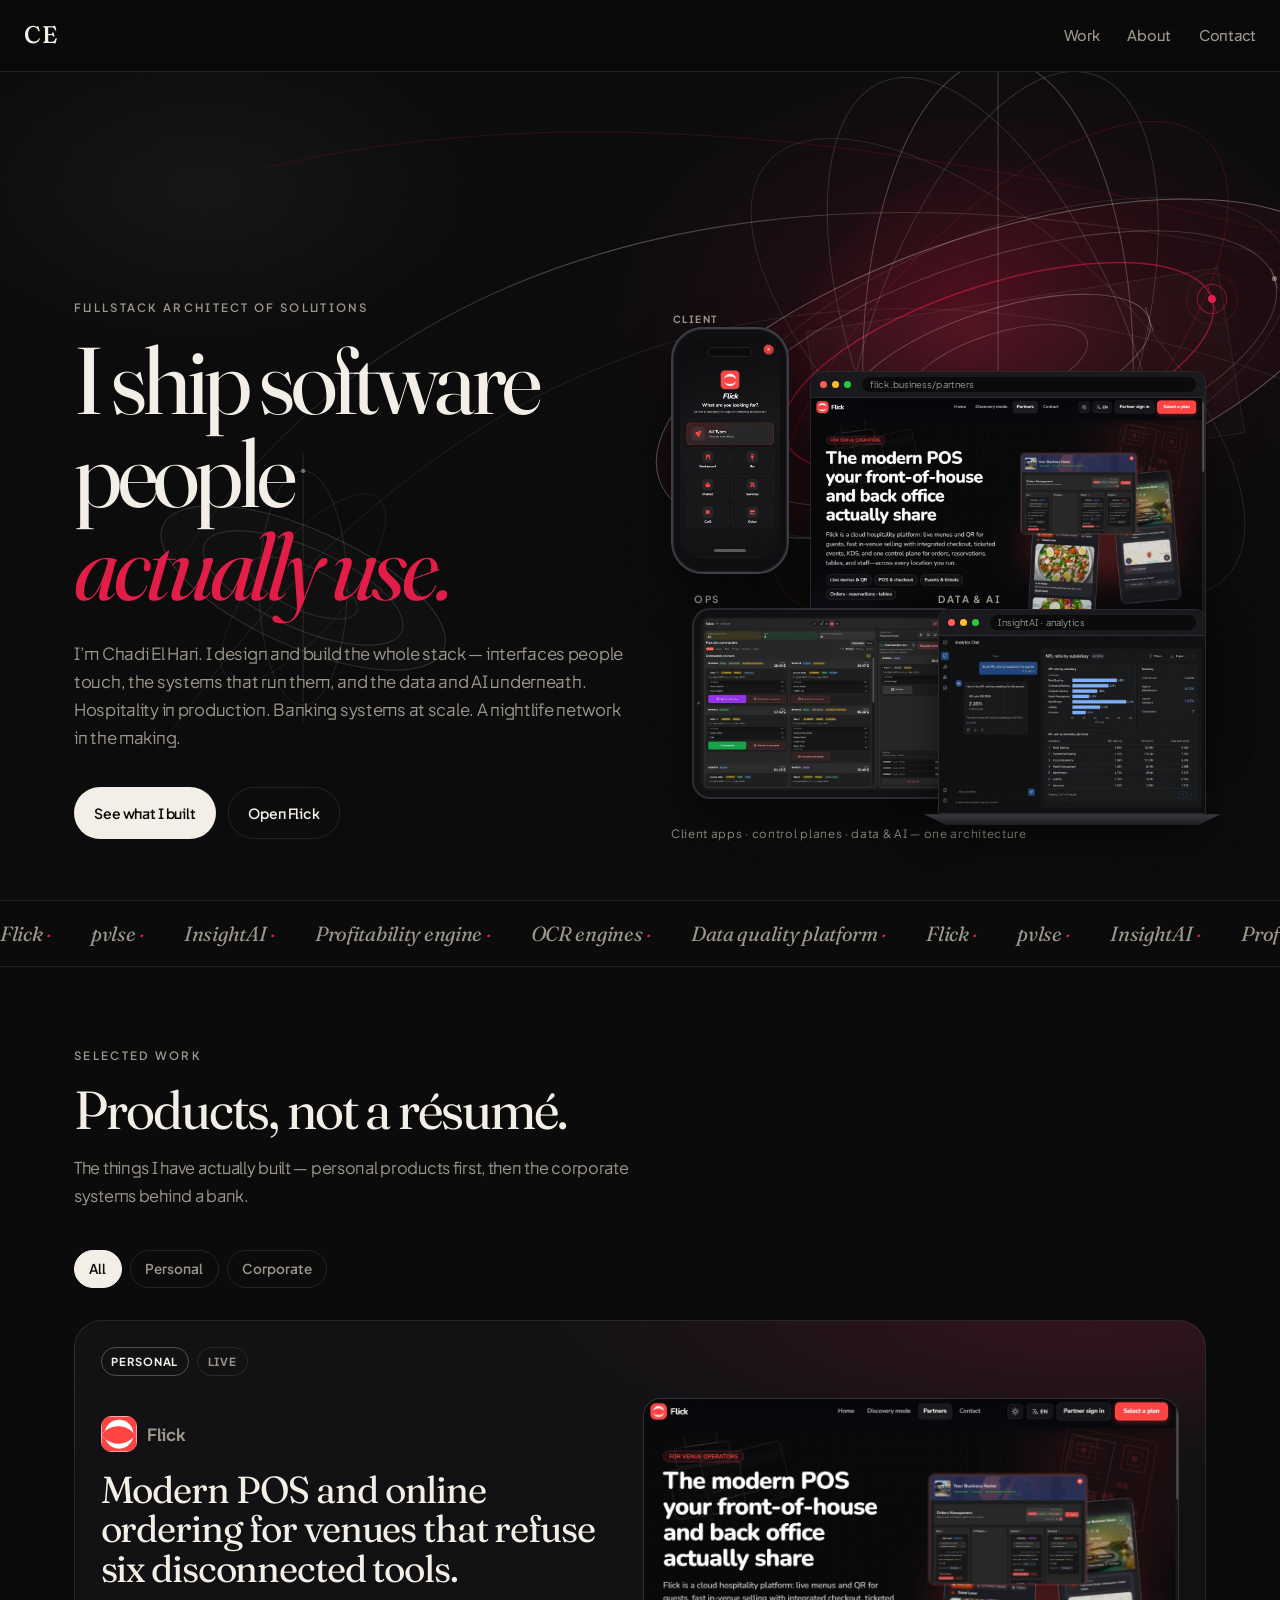
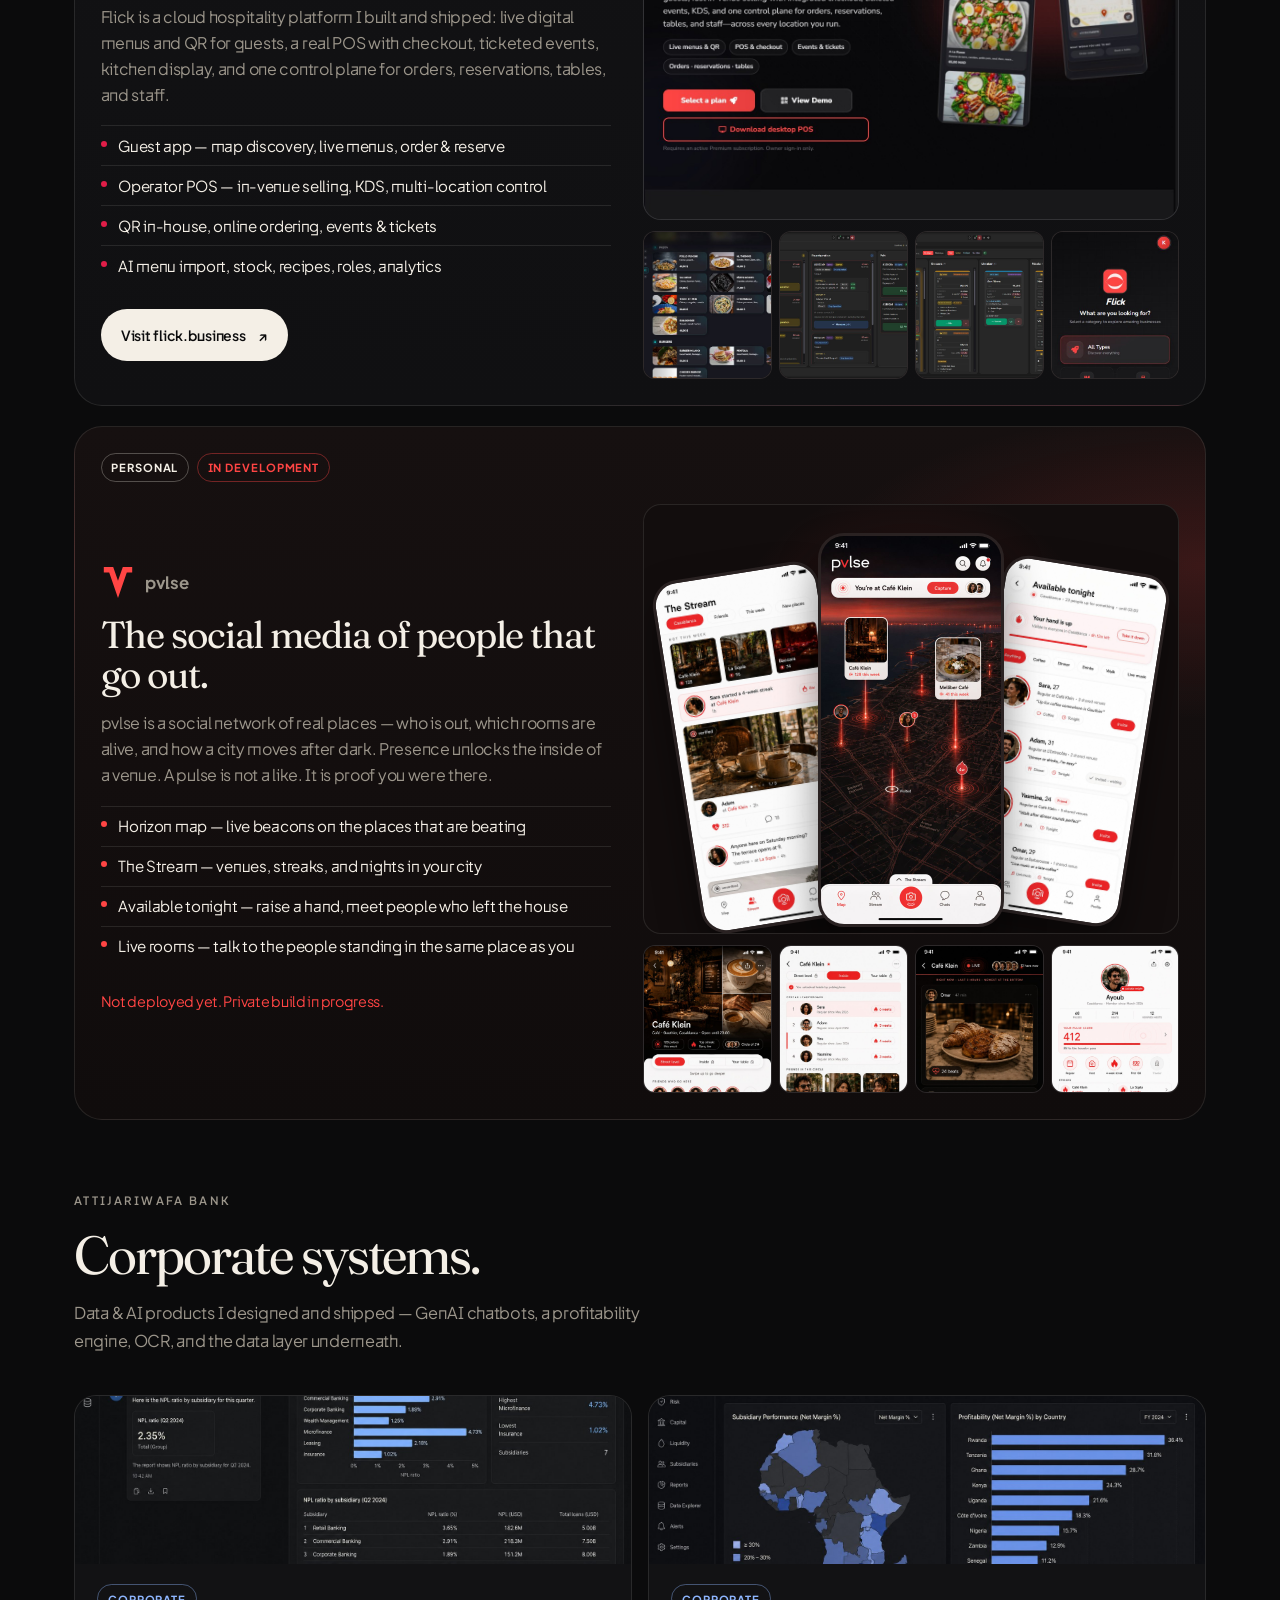
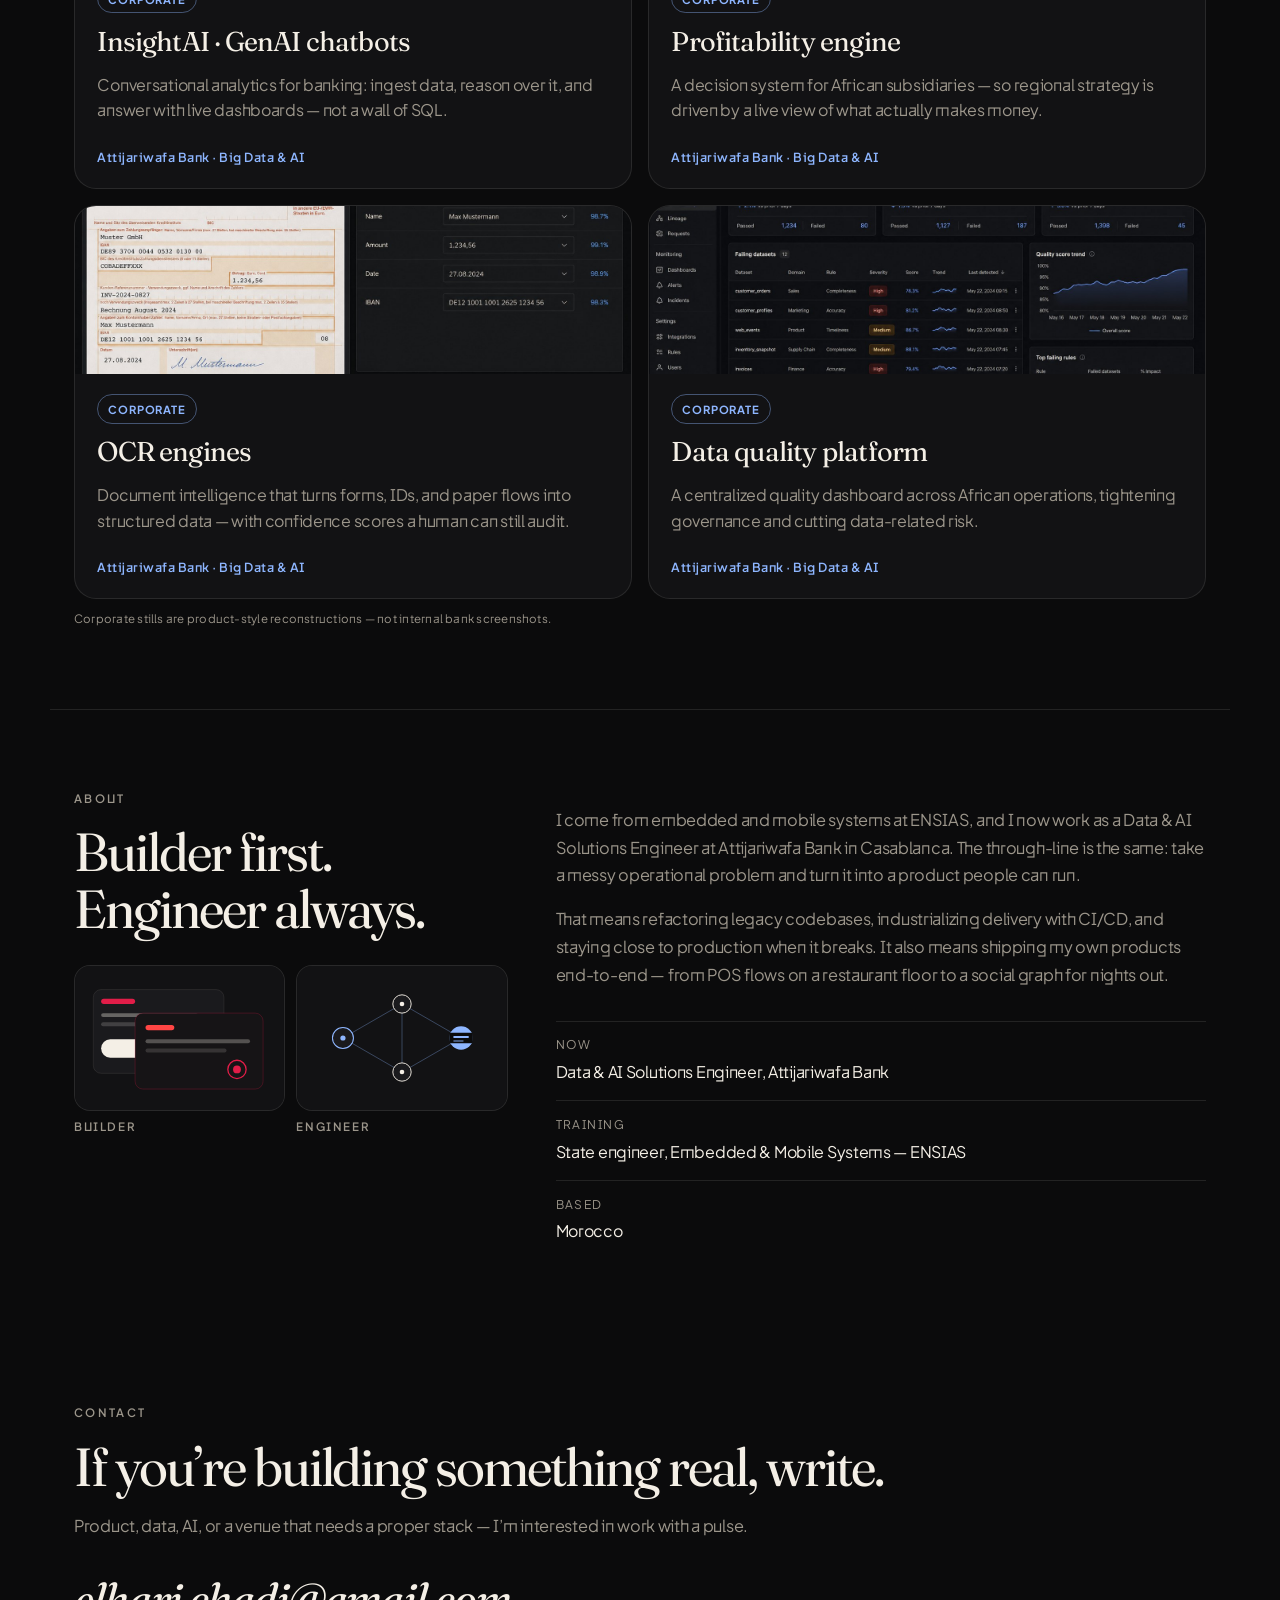
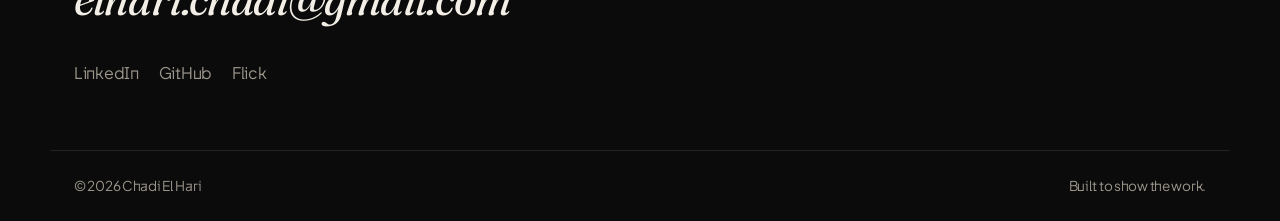
==== commit c6d6295d: "New version of portfolio" ====
--- a/index.html
+++ b/index.html
@@ -1,739 +1,324 @@
 <!DOCTYPE html>
-<!--[if IE 8 ]><html class="no-js oldie ie8" lang="en"> <![endif]-->
-<!--[if IE 9 ]><html class="no-js oldie ie9" lang="en"> <![endif]-->
-<!--[if (gte IE 9)|!(IE)]><!--><html class="no-js" lang="en"> <!--<![endif]-->
+<html lang="en">
 <head>
-
-   <!--- basic page needs
-   ================================================== -->
-   <meta charset="utf-8">
-	<title>Portfolio</title>
-	<meta name="description" content="">  
-	<meta name="author" content="">
-
-   <!-- mobile specific metas
-   ================================================== -->
-	<meta name="viewport" content="width=device-width, initial-scale=1, maximum-scale=1">
-
- 	<!-- CSS
-   ================================================== -->
-   <link rel="stylesheet" href="css/base.css">  
-   <link rel="stylesheet" href="css/main.css">
-   <link rel="stylesheet" href="css/vendor.css">     
-
-   <!-- script
-   ================================================== -->   
-	<script src="js/modernizr.js"></script>
-	<script src="js/pace.min.js"></script>
-
-   <!-- favicons
-	================================================== -->
-	<link rel="icon" type="image/png" href="favicon.ico">
-
+  <meta charset="utf-8">
+  <meta name="viewport" content="width=device-width, initial-scale=1">
+  <title>Chadi El Hari — Products</title>
+  <meta name="description" content="Product-oriented portfolio of Chadi El Hari. Builder of Flick, pvlse, and corporate Data & AI systems.">
+  <meta name="author" content="Chadi El Hari">
+  <link rel="canonical" href="https://elhari-chadi.github.io/">
+  <meta property="og:title" content="Chadi El Hari — Products">
+  <meta property="og:description" content="I build products people actually use. Flick, pvlse, and corporate Data & AI systems.">
+  <meta property="og:type" content="website">
+  <link rel="icon" type="image/svg+xml" href="favicon.svg">
+  <link rel="preconnect" href="https://fonts.googleapis.com">
+  <link rel="preconnect" href="https://fonts.gstatic.com" crossorigin>
+  <link href="https://fonts.googleapis.com/css2?family=Fraunces:ital,opsz,wght@0,9..144,400;0,9..144,600;1,9..144,400;1,9..144,500&family=Plus+Jakarta+Sans:ital,wght@0,400;0,500;0,600;0,700;1,400&display=swap" rel="stylesheet">
+  <link rel="stylesheet" href="css/styles.css">
 </head>
-
-<body id="top">
-
-	<!-- header 
-   ================================================== -->
-   <header>   	
-   	<div class="row">
-
-   		<div class="top-bar">
-   			<a class="menu-toggle" href="#"><span>Menu</span></a>
-
-	   		<div class="logo">
-		         <a href="index.html">Portfolio</a>
-		      </div>		      
-
-		   	<nav id="main-nav-wrap">
-					<ul class="main-navigation">
-						<li class="current"><a class="smoothscroll"  href="#intro" title="">Home</a></li>
-						<li><a class="smoothscroll"  href="#about" title="">About</a></li>
-						<li><a class="smoothscroll"  href="#resume" title="">Resume</a></li>
-						<li><a class="smoothscroll"  href="#portfolio" title="">Portfolio</a></li>					
-						<li><a class="smoothscroll"  href="#contact" title="">Contact</a></li>				
-					</ul>
-				</nav>    		
-   		</div> <!-- /top-bar --> 
-   		
-   	</div> <!-- /row --> 		
-   </header> <!-- /header -->
-
-	<!-- intro section
-   ================================================== -->
-   <section id="intro">   
-
-   	<div class="intro-overlay"></div>	
-
-   	<div class="intro-content">
-   		<div class="row">
-
-   			<div class="col-twelve">
-
-	   			<h5>Hello, World.</h5>
-	   			<h1>I'm Chadi EL HARI.</h1>
-
-	   			<p class="intro-position">
-	   				<span>Final year computer engineering student at ENSIAS-Rabat College of Engineering</span>
-	   			</p>
-
-
-				   <div class="row button-section">
-					<div class="col-twelve">
-						<a class="button stroke smoothscroll" href="#about" title="">More About Me</a>
-						<a href="cv.pdf"  class="button button-primary" title="View CV">View CV</a>
-					</div>   		
-				</div>
-
-	   			
-
-	   		</div>  
-   			
-   		</div>   		 		
-   	</div> <!-- /intro-content --> 
-
-   	<ul class="intro-social">        
-         <li><a href="https://linkedin.com/in/chadi-elhari"><i class="fa fa-linkedin"></i></a></li>
-         <li><a href="https://github.com/elhari-chadi"><i class="fa fa-github"></i></a></li>
-      </ul> <!-- /intro-social -->      	
-
-   </section> <!-- /intro -->
-
-
-   <!-- about section
-   ================================================== -->
-   <section id="about">  
-
-   	<div class="row section-intro">
-   		<div class="col-twelve">
-
-   			<h5>About</h5>
-   			<h1>Let me introduce myself.</h1>
-
-   			<div class="intro-info">
-
-
-   				<p class="lead">Final year engineering student at ENSIAS-Rabat College of Engineering (Ecole nationale supérieure d'informatique et d'analyse des systèmes) studying computer engineering, more specifically, embedded and mobile systems.</p>
-   			</div>   			
-
-   		</div>   		
-   	</div> <!-- /section-intro -->
-
-   	<div class="row about-content">
-
-   		<div class="col-six tab-full">
-
-   			<h3>Profile</h3>
-   			<p>Your inquisitiveness drove you here, but my curiosity drives every passion I possess for understanding how things work. In someway that's my essence, and that's what motivates me everyday to seek even more.</p>
-
-   			<ul class="info-list">
-   				<li>
-   					<strong>Fullname:</strong>
-   					<span>Chadi EL HARI</span>
-   				</li>
-   				<li>
-   					<strong>Birth Date:</strong>
-   					<span>October 25, 1999</span>
-   				</li>
-   				<li>
-   					<strong>Field of studies:</strong>
-   					<span>Embedded and mobile systems engineering</span>
-   				</li>
-   				<li>
-   					<strong>Website:</strong>
-   					<span>www.elhari-chadi.github.io</span>
-   				</li>
-   				<li>
-   					<strong>Email:</strong>
-   					<span>chadi_elhari@um5.ac.ma</span>
-   				</li>
-
-   			</ul> <!-- /info-list -->
-
-   		</div>
-
-   		<div class="col-six tab-full">
-
-   			<h3>Skills</h3>
-   			<p> I would definitely point out that I'm interested in embedded programming, machine learning, computer vision and circuit design.</p>
-
-				<ul class="skill-bars">
-				   <li>
-				   	<div class="progress percent100"></div>
-				   	<strong>HTML/CSS/JS/BOOTSTRAP/Angular</strong>
-				   </li>
-				   <li>
-				   	<div class="progress percent100"></div>
-				   	<strong>C/C++/Java</strong>
-				   </li>
-				   <li>
-				   	<div class="progress percent100"></div>
-				   	<strong>Python:Numpy/MySQL</strong>
-				   </li>
-				   <li>
-				   	<div class="progress percent100"></div>
-				   	<strong>PHP/DJANGO-PYTHON</strong>
-				   </li>
-				   <li>
-
-				   	<div class="progress percent100"></div>
-				   	<div><strong>OpenCV/Scikit-Image/DLib</strong></div>
-				   </li>
-				   <li>
-				   <div class="progress percent100"></div>
-				   <strong>RaspberryPi</strong>
-			   </li>
-      
-				</ul> <!-- /skill-bars -->		
-
-   		</div>
-
-   	</div>
-
-   	<div class="row button-section">
-   		<div class="col-twelve">
-   			<a href="#contact" title="Hire Me" class="button stroke smoothscroll">Hire Me</a>
-   			<a href="cv.pdf" title="View CV" class="button button-primary">Download CV</a>
-   		</div>   		
-   	</div>
-
-   </section> <!-- /process-->    
-
-
-   <!-- resume Section
-   ================================================== -->
-	<section id="resume" class="grey-section">
-
-		<div class="row section-intro">
-   		<div class="col-twelve">
-
-   			<h5>Resume</h5>
-   			<h1>More of my credentials.</h1>
-
-   			<p class="lead">Don't hesitate to take a quick look at my <a href="#portfolio">projects</a>, you can use the button at the top of this page for that, or your can view my <a href="cv.pdf">CV</a>, which contains more details about me.</p>
-
-   		</div>   		
-   	</div> <!-- /section-intro--> 
-
-   	<div class="row resume-timeline">
-
-   		<div class="col-twelve resume-header">
-
-   			<h2>Work Experience</h2>
-
-   		</div> <!-- /resume-header -->
-
-   		<div class="col-twelve">
-
-   			<div class="timeline-wrap">
-
-
-				<div class="timeline-block">
-
-					<div class="timeline-ico">
-						<i class="fa fa-briefcase"></i>
-					</div>
-
-					<div class="timeline-header">
-						<a href="reports/stage2a.pdf"><h3>Engineer internship (Second year internship)</h3></a>
-						<p>August 16th 2021 - September 30th 2021</p>
-					</div>
-
-					<div class="timeline-content">
-						<a href="reports/stage2a.pdf"><h4>ATOS - SETTING UP OF A TECHNICAL BASE FOR AN AUGMENTED REALITY APPLICATION</h4></a>
-						<p>
-						 As part of my second year's internship project, I worked with a development team for ATOS to :
-						 <br>
-						 - Analyze the needs and the environment necessary to create a technical base for an AR application.
-						 <br>
-						 - Design and produce a technical base for an augmented reality API, which can be integrated into an e-commerce site.
-						 <br>
-						 # Used technologies : Python / OpenCV / DLib.
-			   
-					   </p>
-					</div>
-
-				</div> <!-- /timeline-block -->
-
-   				<div class="timeline-block">
-
-	   				<div class="timeline-ico">
-	   					<i class="fa fa-briefcase"></i>
-	   				</div>
-
-	   				<div class="timeline-header">
-						<a href="reports/stage1a.pdf"><h3>Engineer internship (First year internship)</h3></a>
-	   					<p>October 3rd 2020 - November 26th 2020</p>
-	   				</div>
-
-	   				<div class="timeline-content">
-						<a href="reports/stage2a.pdf"><h4>AMEXS - HUMAN RESSOURCES MANAGEMENT WEB APP</h4></a>
-	   					<p>
-							As part of my first year's internship project, I worked as a Web Developer for AMEXS to :
-							<br>
-							- Design and produce a WEB application capable of giving access to arrangement, management and
-							storage of the various contact details and informations concerning the personnel of the company.
-							<br>
-							# Used technologies : Bootstrap / PHP / MySQL.
-				  
-						  </p>
-	   				</div>
-
-	   			</div> <!-- /timeline-block -->
-
-
-   			</div> <!-- /timeline-wrap -->   			
-
-   		</div> <!-- /col-twelve -->
-   		
-   	</div> <!-- /resume-timeline -->
-   	
-   	<div class="row resume-timeline">
-
-   		<div class="col-twelve resume-header">
-
-   			<h2>Education</h2>
-
-   		</div> <!-- /resume-header -->
-
-   		<div class="col-twelve">
-
-   			<div class="timeline-wrap">
-
-   				<div class="timeline-block">
-
-	   				<div class="timeline-ico">
-	   					<i class="fa fa-graduation-cap"></i>
-	   				</div>
-
-	   				<div class="timeline-header">
-	   					<h3>Engineering Degree</h3>
-	   					<p>2019 - Present</p>
-	   				</div>
-
-	   				<div class="timeline-content">
-	   					<h4>ENSIAS-Rabat College of Engineering (Ecole nationale supérieure d'informatique et d'analyse des systèmes)</h4>
-						   <br>
-						   <p>Embedded and mobile systems engineering</p>
-						   <br>
-					</div>
-
-	   			</div> <!-- /timeline-block -->
-
-	   			<div class="timeline-block">
-
-	   				<div class="timeline-ico">
-	   					<i class="fa fa-graduation-cap"></i>
-	   				</div>
-
-	   				<div class="timeline-header">
-	   					<h3>CLASSES PRÉPARATOIRES AUX GRANDES ÉCOLES</h3>
-	   					<p>2017 - 2019</p>
-	   				</div>
-
-	   				<div class="timeline-content">
-	   					<h4>CPGE Carnot Prepa</h4>
-						   <br>
-						   <p>MP : Math SUP & Math SPE</p>
-						   <br>
-	   				</div>
-
-	   			</div> <!-- /timeline-block -->
-
-				   <div class="timeline-block">
-
-					<div class="timeline-ico">
-						<i class="fa fa-graduation-cap"></i>
-					</div>
-
-					<div class="timeline-header">
-						<h3>INTERNATIONAL BACCALAUREATE DIPLOMA</h3>
-						<p>2016 - 2017</p>
-					</div>
-
-					<div class="timeline-content">
-						<h4>Moulay Ismail High School</h4>
-						<br>
-						<p>Opt FR SM B</p>
-						<br>
-					</div>
-
-				</div> <!-- /timeline-block -->
-
-
-
-   			</div> <!-- /timeline-wrap -->   			
-
-   		</div> <!-- /col-twelve -->
-   		
-   	</div> <!-- /resume-timeline -->
-		
-	</section> <!-- /features -->
-
-
-	<!-- Portfolio Section
-   ================================================== -->
-	<section id="portfolio">
-
-		<div class="row section-intro">
-   		<div class="col-twelve">
-
-   			<h5>Portfolio</h5>
-   			<h1>Check Out Some of My Work.</h1>
-
-   			<p class="lead">Get detailed insights about tasks I have accomplished during my internships or academic projects.</p>
-
-   		</div>   		
-   	</div> <!-- /section-intro--> 
-
-   	<div class="row portfolio-content">
-
-   		<div class="col-twelve">
-
-   			<!-- portfolio-wrapper -->
-	         <div id="folio-wrapper" class="block-1-2 block-mob-full stack">
-
-	         	<div class="bgrid folio-item">
-	               <div class="item-wrap">
-	               	<img src="images/portfolio/pfa2a.png" alt="Liberty">
-	                  <a href="#modal-01" class="overlay">	                  	           
-	                     <div class="folio-item-table">
-	                     	<div class="folio-item-cell">
-		     					       <h3 class="folio-title">VEHICLE SECURITY AND DRIVING ASSISTANT WITH RASPBERRY PI</h3>	     					    
-		     					    	 <span class="folio-types">
-											Second year PFA
-		     					       </span>
-		     					   </div>	                      	
-	                     </div>                    
-	                  </a>
-	               </div>	               
-	        		</div> <!-- /folio-item -->
-
-	        		<div class="bgrid folio-item">
-	               <div class="item-wrap">
-	               	<img src="images/portfolio/pfa1a.png" alt="Shutterbug">
-	               	<a href="#modal-02" class="overlay">              		                  
-	                     <div class="folio-item-table">
-	                     	<div class="folio-item-cell">
-	                     		<h3 class="folio-title">SIMULATING A THERAPEUTIC ROBOT FOR PATIENT REHABILITATION OF STROKE SURVIVORS</h3>	     					    
-		     					    	<span class="folio-types">
-											First year PFA
-		     					      </span>		     		
-		     					   </div> 	                      	
-	                     </div>                    
-	                  </a>
-	               </div>
-	        		</div> <!-- /folio-item -->
-
-	            <div class="bgrid folio-item">
-	               <div class="item-wrap">
-	               	<img src="images/portfolio/stage1a.PNG"alt="Clouds">
-	                  <a href="#modal-03" class="overlay">             		                  
-	                     <div class="folio-item-table">
-	                     	<div class="folio-item-cell">
-	                     		<h3 class="folio-title">HUMAN RESSOURCES MANAGEMENT WEB APP</h3>	     					    
-		     					    	<span class="folio-types">
-											First year internship
-		     					      </span>		     		
-		     					   </div> 	                      	
-	                     </div>                    
-	                  </a>
-	               </div>
-	        		</div> <!-- /folio-item -->
-
-	            <div class="bgrid folio-item">
-	               <div class="item-wrap">
-	               	<img src="images/portfolio/stage2a.png" alt="Beetle">
-	                  <a href="#modal-04" class="overlay">                  	                 
-	                     <div class="folio-item-table">
-	                     	<div class="folio-item-cell">
-	                     		<h3 class="folio-title">SETTING UP OF A TECHNICAL BASE FOR AN AUGMENTED REALITY APPLICATION</h3>	     					    
-		     					    	<span class="folio-types">
-											Second year internship
-		     					      </span>		     		
-		     					   </div>  	                      	
-	                     </div>                    
-	                  </a>
-	               </div>
-	        		</div> <!-- /folio-item -->     
-
-  
-
-	            <!-- modal popups - begin
-	            ============================================================= -->
-	            <div id="modal-01" class="popup-modal slider mfp-hide">	
-
-				     	<div class="media">
-				     		<img src="images/portfolio/pfa2a.png" alt="" />
-				     	</div>      	
-
-					   <div class="description-box">
-					      <h4>Second year PFA</h4>		      
-					      <p>VEHICLE SECURITY AND DRIVING ASSISTANT WITH RASPBERRY PI</p>
-
-					      <div class="categories">ENSIAS</div>			               
-					   </div>
-
-			         <div class="link-box">
-			            <a href="reports/pfa2a.pdf">Details</a>
-					      <a href="#" class="popup-modal-dismiss">Close</a>
-			         </div>		      
-
-				   </div> <!-- /modal-02 -->
-
-				   <div id="modal-02" class="popup-modal slider mfp-hide">	
-
-				     	<div class="media">
-				     		<img src="images/portfolio/pfa1a.png" alt="" />
-				     	</div>      	
-
-					   <div class="description-box">
-					      <h4>First year PFA</h4>		      
-					      <p>SIMULATING A THERAPEUTIC ROBOT FOR PATIENT REHABILITATION OF STROKE SURVIVORS</p>
-
-					      <div class="categories">ENSIAS</div>			               
-					   </div>
-
-			         <div class="link-box">
-			            <a href="reports/pfa1a.pdf">Details</a>
-					      <a href="#" class="popup-modal-dismiss">Close</a>
-			         </div>		      
-
-				   </div> <!-- /modal-03 -->
-
-				   <div id="modal-03" class="popup-modal slider mfp-hide">	
-
-				     	<div class="media">
-				     		<img src="images/portfolio/stage1a.PNG" alt="" />
-				     	</div>      	
-
-					   <div class="description-box">
-					      <h4>First year internship</h4>		      
-					      <p>HUMAN RESSOURCES MANAGEMENT WEB APP</p>
-
-					      <div class="categories">AMEXS</div>			               
-					   </div>
-
-			         <div class="link-box">
-			            <a href="reports/stage1a.pdf">Details</a>
-					      <a href="#" class="popup-modal-dismiss">Close</a>
-			         </div>		      
-
-				   </div> <!-- /modal-04 -->
-
-				   <div id="modal-04" class="popup-modal slider mfp-hide">	
-
-				     	<div class="media">
-				     		<img src="images/portfolio/stage2a.png" alt="" />
-				     	</div>      	
-
-					   <div class="description-box">
-					      <h4>Second year internship</h4>		      
-					      <p>SETTING UP OF A TECHNICAL BASE FOR AN AUGMENTED REALITY APPLICATION</p>
-
-					      <div class="categories">ATOS</div>			               
-					   </div>
-
-			         <div class="link-box">
-			            <a href="reports/stage2a.pdf">Details</a>
-					      <a href="#" class="popup-modal-dismiss">Close</a>
-			         </div>		      
-
-				   </div> <!-- /modal-04 -->
-
-
-
-				   <!-- modal popups - end
-	            ============================================================= -->
-
-	         </div> <!-- /portfolio-wrapper --> 
-
-   		</div>  <!-- /twelve -->   
-
-   	</div> <!-- /portfolio-content --> 
-		
-	</section> <!-- /portfolio --> 
-
-
-	<!-- CTA Section
-   ================================================== -->
-	<section id="cta" class="grey-section">
-
-   	<div class="row cta-content">
-
-   		<div class="col-twelve section-ads">  
-
-		     	
-
-   		</div>
-
-   	</div> <!-- /cta-content -->
-
-   </section> <!-- /cta --> 
-
-	
-	<!-- services Section
-   ================================================== -->
-
-
-
-	<!-- stats Section
-   ================================================== -->
-
-
-	
-   <!-- contact
-   ================================================== -->
-	<section id="contact">
-
-		<div class="row section-intro">
-   		<div class="col-twelve">
-
-   			<h5>Contact</h5>
-   			<h1>I'd Love To Hear From You.</h1>
-
-   			<p class="lead">Want to connect ? Please fill out the following form and leave me a message.</p>
-
-   		</div> 
-   	</div> <!-- /section-intro -->
-
-   	<div class="row contact-form">
-
-   		<div class="col-twelve">
-
-            <!-- form -->
-            <form name="contactForm" id="contactForm" method="post" action="">
-      			<fieldset>
-
-                  <div class="form-field">
- 						   <input name="contactName" type="text" id="contactName" placeholder="Name" value="" minlength="2" required="">
-                  </div>
-                  <div class="form-field">
-	      			   <input name="contactEmail" type="email" id="contactEmail" placeholder="Email" value="" required="">
-	               </div>
-                  <div class="form-field">
-	     				   <input name="contactSubject" type="text" id="contactSubject" placeholder="Subject" value="">
-	               </div>                       
-                  <div class="form-field">
-	                 	<textarea name="contactMessage" id="contactMessage" placeholder="message" rows="10" cols="50" required=""></textarea>
-	               </div>                      
-                 <div class="form-field">
-                     <button class="submitform">Submit</button>
-                     <div id="submit-loader">
-                        <div class="text-loader">Sending...</div>                             
-       				      <div class="s-loader">
-								  	<div class="bounce1"></div>
-								  	<div class="bounce2"></div>
-								  	<div class="bounce3"></div>
-								</div>
-							</div>
-                  </div>
-
-      			</fieldset>
-      		</form> <!-- Form End -->
-
-            <!-- contact-warning -->
-            <div id="message-warning">            	
-            </div>            
-            <!-- contact-success -->
-      		<div id="message-success">
-               <i class="fa fa-check"></i>Your message was sent, thank you!<br>
-      		</div>
-
-         </div> <!-- /col-twelve -->
-   		
-   	</div> <!-- /contact-form -->
-
-   	<div class="row contact-info">
-
-   		<div class="col-four tab-full">
-
-   			<div class="icon">
-   				<i class="icon-pin"></i>
-   			</div>
-
-   			<h5>Where to find me</h5>
-
-   			<p>
-            Meknes<br>
-            50000, Morocco<br>
+<body>
+  <a class="skip-link" href="#work">Skip to work</a>
+
+  <header class="nav">
+    <a class="nav__mark" href="#top" aria-label="Chadi El Hari home">CE</a>
+    <nav class="nav__links" aria-label="Primary">
+      <a href="#work">Work</a>
+      <a href="#about">About</a>
+      <a href="#contact">Contact</a>
+    </nav>
+    <button class="nav__toggle" type="button" aria-expanded="false" aria-controls="mobile-menu" aria-label="Open menu">
+      <span></span>
+      <span></span>
+    </button>
+  </header>
+
+  <div class="mobile-menu" id="mobile-menu" hidden>
+    <a href="#work">Work</a>
+    <a href="#about">About</a>
+    <a href="#contact">Contact</a>
+  </div>
+
+  <main>
+    <section class="hero" id="top">
+      <div class="hero__field" aria-hidden="true">
+        <img src="images/hero-field.svg" alt="">
+      </div>
+      <div class="hero__inner">
+        <div class="hero__copy">
+          <p class="eyebrow">Fullstack architect of solutions</p>
+          <h1>
+            I ship software people<br>
+            <em>actually use.</em>
+          </h1>
+          <p class="hero__lede">
+            I’m Chadi El Hari. I design and build the whole stack — interfaces people touch,
+            the systems that run them, and the data and AI underneath.
+            Hospitality in production. Banking systems at scale. A nightlife network in the making.
+          </p>
+          <div class="hero__actions">
+            <a class="btn btn--solid" href="#work">See what I built</a>
+            <a class="btn btn--ghost" href="https://flick.business" target="_blank" rel="noopener">Open Flick</a>
+          </div>
+        </div>
+        <div class="hero__arch" aria-hidden="true">
+          <figure class="arch-node arch-node--product arch-browser">
+            <figcaption>Product</figcaption>
+            <div class="arch-chrome">
+              <span></span><span></span><span></span>
+              <p>flick.business/partners</p>
+            </div>
+            <img src="images/flick/partners-live-dark.jpg" alt="">
+          </figure>
+          <figure class="arch-node arch-node--client arch-phone">
+            <figcaption>Client</figcaption>
+            <div class="arch-screen">
+              <img src="images/flick/guest.jpg" alt="">
+            </div>
+          </figure>
+          <figure class="arch-node arch-node--ops arch-tablet">
+            <figcaption>Ops</figcaption>
+            <div class="arch-screen">
+              <img src="images/flick/pos-register.jpg" alt="">
+            </div>
+          </figure>
+          <figure class="arch-node arch-node--ai arch-laptop">
+            <figcaption>Data &amp; AI</figcaption>
+            <div class="arch-lid">
+              <div class="arch-chrome">
+                <span></span><span></span><span></span>
+                <p>InsightAI · analytics</p>
+              </div>
+              <img src="images/corp/corp-chatbot.jpg" alt="">
+            </div>
+            <div class="arch-base"></div>
+          </figure>
+          <p class="arch-legend">Client apps · control planes · data &amp; AI — one architecture</p>
+        </div>
+      </div>
+    </section>
+
+    <div class="ticker" aria-hidden="true">
+      <div class="ticker__track">
+        <span>Flick</span><span>pvlse</span><span>InsightAI</span><span>Profitability engine</span><span>OCR engines</span><span>Data quality platform</span>
+        <span>Flick</span><span>pvlse</span><span>InsightAI</span><span>Profitability engine</span><span>OCR engines</span><span>Data quality platform</span>
+      </div>
+    </div>
+
+    <section class="work" id="work">
+      <div class="section-head">
+        <p class="eyebrow">Selected work</p>
+        <h2>Products, not a résumé.</h2>
+        <p class="section-head__copy">The things I have actually built — personal products first, then the corporate systems behind a bank.</p>
+      </div>
+
+      <div class="filters" role="tablist" aria-label="Filter work">
+        <button class="filter is-active" type="button" data-filter="all" role="tab" aria-selected="true">All</button>
+        <button class="filter" type="button" data-filter="personal" role="tab" aria-selected="false">Personal</button>
+        <button class="filter" type="button" data-filter="corporate" role="tab" aria-selected="false">Corporate</button>
+      </div>
+
+      <article class="case case--flick" data-kind="personal" id="flick">
+        <div class="case__meta">
+          <span class="tag tag--personal">Personal</span>
+          <span class="tag">Live</span>
+        </div>
+        <div class="case__grid">
+          <div class="case__copy">
+            <p class="case__brand">
+              <img src="images/flick-icon.png" alt="" width="36" height="36">
+              Flick
             </p>
-
-   		</div>
-
-   		<div class="col-four tab-full collapse">
-
-   			<div class="icon">
-   				<i class="icon-mail"></i>
-   			</div>
-
-   			<h5>Email Me At</h5>
-
-   			<p>chadi_elhari@um5.ac.ma<br>
-			   	elhari.chadi@gmail.com			     
-			   </p>
-
-   		</div>
-
-   		<div class="col-four tab-full">
-
-   			<div class="icon">
-   				<i class="icon-phone"></i>
-   			</div>
-
-   			<h5>Call Me At</h5>
-
-   			<p>Phone: (+212) 6 26 20 88 30<br>
-			   </p>
-
-   		</div>
-   		
-   	</div> <!-- /contact-info -->
-		
-	</section> <!-- /contact -->
-
-
-   <!-- footer
-   ================================================== -->
-
-   <footer>
-     	<div class="row">
-
-     		<div class="col-six tab-full pull-right social">
-
-     			<ul class="footer-social">        
-			      <li><a href="https://linkedin.com/in/chadi-elhari"><i class="fa fa-linkedin"></i></a></li>
-			      <li><a href="https://github.com/elhari-chadi"><i class="fa fa-github"></i></a></li>
-			   </ul> 
-	      		
-	      </div>
-
-      	<div class="col-six tab-full">
-	      	<div class="copyright">
-		        	<span>© Copyright 2021</span> 
-		        	<span>Chadi EL HARI - Portfolio</a></span>	         	
-		         </div>		                  
-	      	</div>
-
-	      	<div id="go-top">
-		         <a class="smoothscroll" title="Back to Top" href="#top"><i class="fa fa-long-arrow-up"></i></a>
-		      </div>
-
-      	</div> <!-- /row -->     	
-   </footer>  
-
-   <div id="preloader"> 
-    	<div id="loader"></div>
-   </div> 
-
-   <!-- Java Script
-   ================================================== --> 
-   <script src="js/jquery-2.1.3.min.js"></script>
-   <script src="js/plugins.js"></script>
-   <script src="https://smtpjs.com/v3/smtp.js"></script>
-   <script src="js/main.js"></script>
-
+            <h3>Modern POS and online ordering for venues that refuse six disconnected tools.</h3>
+            <p>
+              Flick is a cloud hospitality platform I built and shipped:
+              live digital menus and QR for guests, a real POS with checkout,
+              ticketed events, kitchen display, and one control plane for orders,
+              reservations, tables, and staff.
+            </p>
+            <ul class="caps">
+              <li>Guest app — map discovery, live menus, order &amp; reserve</li>
+              <li>Operator POS — in-venue selling, KDS, multi-location control</li>
+              <li>QR in-house, online ordering, events &amp; tickets</li>
+              <li>AI menu import, stock, recipes, roles, analytics</li>
+            </ul>
+            <a class="btn btn--solid" href="https://flick.business" target="_blank" rel="noopener">
+              Visit flick.business
+              <span aria-hidden="true">↗</span>
+            </a>
+          </div>
+          <div class="case__visual">
+            <div class="device">
+              <img src="images/flick/partners-live-dark.jpg" alt="Flick partners page in dark theme — modern POS platform for venue operators">
+            </div>
+            <div class="strip strip--product">
+              <img src="images/flick/menu.jpg" alt="Flick live digital menu">
+              <img src="images/flick/kds.jpg" alt="Flick kitchen display system">
+              <img src="images/flick/orders.jpg" alt="Flick order control center">
+              <img src="images/flick/guest.jpg" alt="Flick guest app home">
+            </div>
+          </div>
+        </div>
+      </article>
+
+      <article class="case case--pvlse" data-kind="personal" id="pvlse">
+        <div class="case__meta">
+          <span class="tag tag--personal">Personal</span>
+          <span class="tag tag--soon">In development</span>
+        </div>
+        <div class="case__grid">
+          <div class="case__copy">
+            <p class="case__brand case__brand--pvlse">
+              <img src="images/pvlse/mark.svg" alt="" width="36" height="33">
+              pvlse
+            </p>
+            <h3>The social media of people that go out.</h3>
+            <p>
+              pvlse is a social network of real places — who is out, which rooms are alive,
+              and how a city moves after dark. Presence unlocks the inside of a venue.
+              A pulse is not a like. It is proof you were there.
+            </p>
+            <ul class="caps">
+              <li>Horizon map — live beacons on the places that are beating</li>
+              <li>The Stream — venues, streaks, and nights in your city</li>
+              <li>Available tonight — raise a hand, meet people who left the house</li>
+              <li>Live rooms — talk to the people standing in the same place as you</li>
+            </ul>
+            <p class="soon-note">Not deployed yet. Private build in progress.</p>
+          </div>
+          <div class="case__visual">
+            <div class="phones">
+              <figure class="phone phone--l">
+                <img src="images/pvlse/screen-stream.jpg" alt="pvlse Stream feed of venues and nights in Casablanca">
+              </figure>
+              <figure class="phone phone--c">
+                <img src="images/pvlse/screen-map.jpg" alt="pvlse Horizon map with live venue beacons">
+              </figure>
+              <figure class="phone phone--r">
+                <img src="images/pvlse/screen-tonight.jpg" alt="pvlse Available tonight — people up for going out">
+              </figure>
+            </div>
+            <div class="strip strip--product">
+              <img src="images/pvlse/screen-street.jpg" alt="pvlse venue street-level room">
+              <img src="images/pvlse/screen-venue.jpg" alt="pvlse inside a venue, unlocked by presence">
+              <img src="images/pvlse/screen-live.jpg" alt="pvlse live room at Café Klein">
+              <img src="images/pvlse/screen-profile.jpg" alt="pvlse profile with pulse score and streaks">
+            </div>
+          </div>
+        </div>
+      </article>
+
+      <div class="corp-wrap" data-kind="corporate">
+        <div class="section-head section-head--tight">
+          <p class="eyebrow">Attijariwafa Bank</p>
+          <h2>Corporate systems.</h2>
+          <p class="section-head__copy">Data &amp; AI products I designed and shipped — GenAI chatbots, a profitability engine, OCR, and the data layer underneath.</p>
+        </div>
+
+        <div class="corp-grid">
+          <article class="corp">
+            <div class="corp__media">
+              <img src="images/corp/corp-chatbot.jpg" alt="InsightAI conversational analytics — ask a question, get a live dashboard">
+            </div>
+            <span class="tag tag--corporate">Corporate</span>
+            <h3>InsightAI · GenAI chatbots</h3>
+            <p>Conversational analytics for banking: ingest data, reason over it, and answer with live dashboards — not a wall of SQL.</p>
+            <span class="corp__org">Attijariwafa Bank · Big Data &amp; AI</span>
+          </article>
+          <article class="corp">
+            <div class="corp__media">
+              <img src="images/corp/corp-profit.jpg" alt="Profitability dashboard across African subsidiaries">
+            </div>
+            <span class="tag tag--corporate">Corporate</span>
+            <h3>Profitability engine</h3>
+            <p>A decision system for African subsidiaries — so regional strategy is driven by a live view of what actually makes money.</p>
+            <span class="corp__org">Attijariwafa Bank · Big Data &amp; AI</span>
+          </article>
+          <article class="corp">
+            <div class="corp__media">
+              <img src="images/corp/corp-ocr.jpg" alt="OCR review console extracting structured fields from documents">
+            </div>
+            <span class="tag tag--corporate">Corporate</span>
+            <h3>OCR engines</h3>
+            <p>Document intelligence that turns forms, IDs, and paper flows into structured data — with confidence scores a human can still audit.</p>
+            <span class="corp__org">Attijariwafa Bank · Big Data &amp; AI</span>
+          </article>
+          <article class="corp">
+            <div class="corp__media">
+              <img src="images/corp/corp-quality.jpg" alt="Data quality console with completeness, accuracy, and failing datasets">
+            </div>
+            <span class="tag tag--corporate">Corporate</span>
+            <h3>Data quality platform</h3>
+            <p>A centralized quality dashboard across African operations, tightening governance and cutting data-related risk.</p>
+            <span class="corp__org">Attijariwafa Bank · Big Data &amp; AI</span>
+          </article>
+        </div>
+        <p class="photo-note">Corporate stills are product-style reconstructions — not internal bank screenshots.</p>
+      </div>
+    </section>
+
+    <section class="about" id="about">
+      <div class="about__grid">
+        <div>
+          <p class="eyebrow">About</p>
+          <h2>Builder first.<br>Engineer always.</h2>
+          <div class="about__photos">
+            <figure>
+              <img src="images/about-builder.svg" alt="Abstract of stacked product interfaces">
+              <figcaption>Builder</figcaption>
+            </figure>
+            <figure>
+              <img src="images/about-engineer.svg" alt="Abstract of a connected data system">
+              <figcaption>Engineer</figcaption>
+            </figure>
+          </div>
+        </div>
+        <div class="about__copy">
+          <p>
+            I come from embedded and mobile systems at ENSIAS, and I now work as a
+            Data &amp; AI Solutions Engineer at Attijariwafa Bank in Casablanca.
+            The through-line is the same: take a messy operational problem and turn it into a product people can run.
+          </p>
+          <p>
+            That means refactoring legacy codebases, industrializing delivery with CI/CD,
+            and staying close to production when it breaks. It also means shipping my own products
+            end-to-end — from POS flows on a restaurant floor to a social graph for nights out.
+          </p>
+          <dl class="facts">
+            <div>
+              <dt>Now</dt>
+              <dd>Data &amp; AI Solutions Engineer, Attijariwafa Bank</dd>
+            </div>
+            <div>
+              <dt>Training</dt>
+              <dd>State engineer, Embedded &amp; Mobile Systems — ENSIAS</dd>
+            </div>
+            <div>
+              <dt>Based</dt>
+              <dd>Morocco</dd>
+            </div>
+          </dl>
+        </div>
+      </div>
+    </section>
+
+    <section class="contact" id="contact">
+      <p class="eyebrow">Contact</p>
+      <h2>If you’re building something real, write.</h2>
+      <p class="contact__lede">Product, data, AI, or a venue that needs a proper stack — I’m interested in work with a pulse.</p>
+      <a class="contact__mail" href="mailto:elhari.chadi@gmail.com">elhari.chadi@gmail.com</a>
+      <ul class="contact__links">
+        <li><a href="https://linkedin.com/in/chadi-elhari" target="_blank" rel="noopener">LinkedIn</a></li>
+        <li><a href="https://github.com/elhari-chadi" target="_blank" rel="noopener">GitHub</a></li>
+        <li><a href="https://flick.business" target="_blank" rel="noopener">Flick</a></li>
+      </ul>
+    </section>
+  </main>
+
+  <footer class="footer">
+    <span>© <span id="year"></span> Chadi El Hari</span>
+    <span>Built to show the work.</span>
+  </footer>
+
+  <script src="js/app.js"></script>
 </body>
-
-</html>+</html>
--- a/css/styles.css
+++ b/css/styles.css
@@ -0,0 +1,1050 @@
+:root {
+  --bg: #0b0b0c;
+  --bg-2: #121214;
+  --bg-3: #1a1a1d;
+  --cream: #f4efe6;
+  --muted: #9c968b;
+  --line: rgba(244, 239, 230, 0.1);
+  --flick: #e11d48;
+  --flick-soft: rgba(225, 29, 72, 0.16);
+  --pvlse: #ff4544;
+  --pvlse-ink: #120d0d;
+  --pvlse-soft: rgba(255, 69, 68, 0.16);
+  --corp: #8eb6ff;
+  --radius: 22px;
+  --nav-h: 72px;
+  --max: 1180px;
+  --sans: "Plus Jakarta Sans", system-ui, sans-serif;
+  --serif: "Fraunces", "Times New Roman", serif;
+}
+
+*,
+*::before,
+*::after {
+  box-sizing: border-box;
+}
+
+html {
+  scroll-behavior: smooth;
+}
+
+body {
+  margin: 0;
+  min-height: 100vh;
+  background: var(--bg);
+  color: var(--cream);
+  font-family: var(--sans);
+  font-weight: 400;
+  line-height: 1.62;
+  letter-spacing: -0.018em;
+  font-feature-settings: "ss01" on, "cv11" on;
+}
+
+img {
+  max-width: 100%;
+  display: block;
+}
+
+a {
+  color: inherit;
+  text-decoration: none;
+}
+
+button {
+  font: inherit;
+  color: inherit;
+  background: none;
+  border: 0;
+  cursor: pointer;
+}
+
+.skip-link {
+  position: absolute;
+  left: 1rem;
+  top: -4rem;
+  z-index: 80;
+  padding: 0.6rem 1rem;
+  background: var(--cream);
+  color: var(--bg);
+  border-radius: 999px;
+}
+
+.skip-link:focus {
+  top: 1rem;
+}
+
+.nav {
+  position: sticky;
+  top: 0;
+  z-index: 40;
+  display: flex;
+  align-items: center;
+  justify-content: space-between;
+  height: var(--nav-h);
+  padding: 0 1.5rem;
+  background: rgba(11, 11, 12, 0.62);
+  backdrop-filter: blur(16px);
+  border-bottom: 1px solid var(--line);
+}
+
+.nav__mark {
+  font-family: var(--serif);
+  font-size: 1.5rem;
+  font-weight: 500;
+  font-variation-settings: "opsz" 48, "SOFT" 40;
+  letter-spacing: 0.04em;
+}
+
+.nav__links {
+  display: flex;
+  gap: 1.75rem;
+}
+
+.nav__links a {
+  color: var(--muted);
+  font-size: 0.92rem;
+  font-weight: 500;
+}
+
+.nav__links a:hover,
+.mobile-menu a:hover {
+  color: var(--cream);
+}
+
+.nav__toggle {
+  display: none;
+  width: 40px;
+  height: 40px;
+  position: relative;
+}
+
+.nav__toggle span {
+  position: absolute;
+  left: 10px;
+  right: 10px;
+  height: 1.5px;
+  background: var(--cream);
+}
+
+.nav__toggle span:first-child { top: 15px; }
+.nav__toggle span:last-child { bottom: 15px; }
+
+.mobile-menu {
+  display: none;
+  flex-direction: column;
+  gap: 1rem;
+  padding: 1rem 1.5rem 1.5rem;
+  border-bottom: 1px solid var(--line);
+  background: var(--bg);
+}
+
+.mobile-menu[hidden] {
+  display: none !important;
+}
+
+.eyebrow {
+  margin: 0 0 1rem;
+  color: var(--muted);
+  font-family: var(--sans);
+  font-size: 0.72rem;
+  font-weight: 600;
+  letter-spacing: 0.2em;
+  text-transform: uppercase;
+}
+
+.hero {
+  position: relative;
+  isolation: isolate;
+  min-height: min(92vh, 900px);
+  display: flex;
+  align-items: stretch;
+  max-width: none;
+  margin: 0;
+  padding: 0;
+  overflow: hidden;
+  background:
+    linear-gradient(180deg, transparent 68%, #0b0b0c 100%),
+    radial-gradient(ellipse 46% 50% at 76% 30%, rgba(225, 29, 72, 0.14), transparent 64%),
+    radial-gradient(ellipse 38% 34% at 16% 14%, rgba(244, 239, 230, 0.045), transparent 58%),
+    #0b0b0c;
+}
+
+.hero::before {
+  content: "";
+  position: absolute;
+  inset: 0;
+  z-index: -1;
+  opacity: 0.22;
+  mix-blend-mode: overlay;
+  background-image: url("data:image/svg+xml,%3Csvg xmlns='http://www.w3.org/2000/svg' width='180' height='180'%3E%3Cfilter id='n'%3E%3CfeTurbulence type='fractalNoise' baseFrequency='0.8' numOctaves='3' stitchTiles='stitch'/%3E%3C/filter%3E%3Crect width='100%25' height='100%25' filter='url(%23n)'/%3E%3C/svg%3E");
+}
+
+.hero__field {
+  position: absolute;
+  inset: 0;
+  z-index: 0;
+  pointer-events: none;
+  overflow: hidden;
+}
+
+.hero__field img {
+  position: absolute;
+  right: -8%;
+  top: 48%;
+  width: min(108vw, 1280px);
+  max-width: none;
+  transform: translateY(-50%);
+  opacity: 1;
+  mask-image: linear-gradient(180deg, #000 74%, transparent 100%);
+}
+
+.hero__inner {
+  position: relative;
+  z-index: 1;
+  width: 100%;
+  max-width: var(--max);
+  margin: 0 auto;
+  padding: 7.2rem 1.5rem 3.8rem;
+  display: grid;
+  grid-template-columns: minmax(0, 1.05fr) minmax(280px, 1fr);
+  gap: 2.2rem;
+  align-items: end;
+}
+
+.hero__arch {
+  position: relative;
+  min-height: 520px;
+  padding-top: 1.4rem;
+  padding-bottom: 1.6rem;
+}
+
+.arch-node {
+  position: absolute;
+  margin: 0;
+  background: transparent;
+  border: 0;
+}
+
+.arch-node img {
+  display: block;
+  width: 100%;
+  height: auto;
+}
+
+.arch-node figcaption {
+  position: absolute;
+  left: 0;
+  top: -1.15rem;
+  z-index: 2;
+  padding: 0;
+  color: var(--muted);
+  font-size: 0.62rem;
+  font-weight: 700;
+  letter-spacing: 0.14em;
+  text-transform: uppercase;
+}
+
+.arch-chrome {
+  display: flex;
+  align-items: center;
+  gap: 5px;
+  height: 26px;
+  padding: 0 9px;
+  background: #1a1a1e;
+  border-bottom: 1px solid rgba(244, 239, 230, 0.08);
+}
+
+.arch-chrome span {
+  width: 7px;
+  height: 7px;
+  border-radius: 50%;
+  background: #3a3a40;
+}
+
+.arch-chrome span:nth-child(1) { background: #ff5f57; }
+.arch-chrome span:nth-child(2) { background: #febc2e; }
+.arch-chrome span:nth-child(3) { background: #28c840; }
+
+.arch-chrome p {
+  flex: 1;
+  margin: 0 0 0 6px;
+  height: 15px;
+  padding: 0 8px;
+  border-radius: 999px;
+  background: #0b0b0c;
+  color: var(--muted);
+  font-size: 0.58rem;
+  line-height: 15px;
+  letter-spacing: 0.01em;
+  overflow: hidden;
+  white-space: nowrap;
+  text-overflow: ellipsis;
+}
+
+.arch-phone {
+  left: 0;
+  top: 8px;
+  width: 118px;
+  z-index: 5;
+  padding: 12px 7px 14px;
+  border-radius: 32px;
+  background: #0f0f12;
+  border: 2px solid #3d3d46;
+  box-shadow:
+    0 22px 44px rgba(0, 0, 0, 0.5),
+    inset 0 0 0 1px rgba(244, 239, 230, 0.08);
+}
+
+.arch-phone .arch-screen {
+  position: relative;
+  overflow: hidden;
+  border-radius: 22px;
+  background: #0b0b0c;
+}
+
+.arch-phone .arch-screen::before {
+  content: "";
+  position: absolute;
+  top: 7px;
+  left: 50%;
+  z-index: 2;
+  width: 42%;
+  height: 8px;
+  border-radius: 999px;
+  background: #0b0b0c;
+  box-shadow: 0 0 0 1px rgba(244, 239, 230, 0.08);
+  transform: translateX(-50%);
+}
+
+.arch-phone .arch-screen::after {
+  content: "";
+  position: absolute;
+  left: 50%;
+  bottom: 6px;
+  width: 32%;
+  height: 3px;
+  border-radius: 999px;
+  background: rgba(244, 239, 230, 0.32);
+  transform: translateX(-50%);
+}
+
+.arch-browser {
+  right: 0;
+  top: 52px;
+  width: 74%;
+  z-index: 2;
+  overflow: hidden;
+  border-radius: 12px;
+  border: 1px solid var(--line);
+  background: #121214;
+  box-shadow: 0 28px 54px rgba(0, 0, 0, 0.48);
+}
+
+.arch-tablet {
+  left: 4%;
+  bottom: 40px;
+  width: 50%;
+  z-index: 3;
+  padding: 7px;
+  border-radius: 18px;
+  background: #121214;
+  border: 2.5px solid #2c2c32;
+  box-shadow: 0 22px 40px rgba(0, 0, 0, 0.46);
+}
+
+.arch-tablet .arch-screen {
+  overflow: hidden;
+  border-radius: 8px;
+  background: #0b0b0c;
+}
+
+.arch-tablet::before {
+  content: "";
+  position: absolute;
+  left: 3px;
+  top: 50%;
+  width: 3px;
+  height: 3px;
+  border-radius: 50%;
+  background: #4a4a52;
+  transform: translateY(-50%);
+}
+
+.arch-laptop {
+  right: 0;
+  bottom: 14px;
+  width: 50%;
+  z-index: 4;
+}
+
+.arch-laptop .arch-lid {
+  overflow: hidden;
+  border-radius: 10px 10px 2px 2px;
+  border: 1px solid var(--line);
+  background: #121214;
+  box-shadow: 0 22px 40px rgba(0, 0, 0, 0.46);
+}
+
+.arch-laptop .arch-base {
+  height: 11px;
+  margin: 0 auto;
+  width: 112%;
+  margin-left: -6%;
+  background: linear-gradient(180deg, #3a3a42, #1c1c20);
+  border-radius: 0 0 11px 11px;
+  clip-path: polygon(0.5% 0, 99.5% 0, 92% 100%, 8% 100%);
+}
+
+
+.arch-legend {
+  position: absolute;
+  left: 0;
+  bottom: -4px;
+  margin: 0;
+  color: var(--muted);
+  font-size: 0.72rem;
+  letter-spacing: 0.06em;
+}
+
+.hero h1,
+.section-head h2,
+.about h2,
+.contact h2,
+.case h3,
+.corp h3 {
+  margin: 0;
+  font-weight: 400;
+  letter-spacing: -0.03em;
+  line-height: 1.05;
+}
+
+.hero h1 {
+  font-family: var(--serif);
+  font-size: clamp(3.15rem, 7.4vw, 6.1rem);
+  font-weight: 400;
+  font-variation-settings: "opsz" 96;
+  letter-spacing: -0.045em;
+  line-height: 0.98;
+  max-width: 14ch;
+}
+
+.hero h1 em {
+  font-style: italic;
+  font-weight: 400;
+  color: var(--flick);
+}
+
+.hero__lede {
+  max-width: 40rem;
+  margin: 1.75rem 0 2.25rem;
+  color: var(--muted);
+  font-size: 1.05rem;
+  line-height: 1.65;
+}
+
+.hero__actions,
+.case__copy .btn {
+  display: flex;
+  flex-wrap: wrap;
+  gap: 0.75rem;
+}
+
+.btn {
+  display: inline-flex;
+  align-items: center;
+  gap: 0.5rem;
+  padding: 0.85rem 1.2rem;
+  border-radius: 999px;
+  font-size: 0.88rem;
+  font-weight: 600;
+  letter-spacing: -0.01em;
+  border: 1px solid transparent;
+  width: fit-content;
+}
+
+.btn--solid {
+  background: var(--cream);
+  color: var(--bg);
+}
+
+.btn--solid:hover {
+  background: #fff;
+}
+
+.btn--ghost {
+  border-color: var(--line);
+  color: var(--cream);
+}
+
+.btn--ghost:hover {
+  border-color: var(--cream);
+}
+
+.ticker {
+  overflow: hidden;
+  border-block: 1px solid var(--line);
+  padding: 1rem 0;
+}
+
+.ticker__track {
+  display: flex;
+  gap: 2.5rem;
+  width: max-content;
+  animation: marquee 32s linear infinite;
+  color: var(--muted);
+  font-family: var(--serif);
+  font-size: 1.28rem;
+  font-style: italic;
+  font-variation-settings: "opsz" 36;
+}
+
+.ticker__track span::after {
+  content: " ·";
+  color: var(--flick);
+}
+
+@keyframes marquee {
+  to { transform: translateX(-50%); }
+}
+
+#work,
+#about,
+#contact,
+#flick,
+#pvlse {
+  scroll-margin-top: calc(var(--nav-h) + 14px);
+}
+
+.work,
+.about,
+.contact {
+  max-width: var(--max);
+  margin: 0 auto;
+  padding: 5rem 1.5rem;
+}
+
+.section-head {
+  max-width: 38rem;
+  margin-bottom: 2.5rem;
+}
+
+.section-head--tight {
+  margin-top: 4.5rem;
+}
+
+.section-head h2,
+.about h2,
+.contact h2 {
+  font-family: var(--serif);
+  font-size: clamp(2.15rem, 4.3vw, 3.35rem);
+  font-variation-settings: "opsz" 72;
+  letter-spacing: -0.038em;
+}
+
+.section-head__copy,
+.about__copy p,
+.contact__lede {
+  color: var(--muted);
+  font-size: 1.02rem;
+  line-height: 1.7;
+}
+
+.filters {
+  display: flex;
+  gap: 0.5rem;
+  margin-bottom: 2rem;
+}
+
+.filter {
+  padding: 0.45rem 0.9rem;
+  border-radius: 999px;
+  border: 1px solid var(--line);
+  color: var(--muted);
+  font-size: 0.85rem;
+  font-weight: 600;
+}
+
+.filter.is-active {
+  background: var(--cream);
+  color: var(--bg);
+  border-color: var(--cream);
+}
+
+.case,
+.corp,
+.device {
+  border: 1px solid var(--line);
+}
+
+.case {
+  margin-bottom: 1.25rem;
+  padding: 1.6rem;
+  border-radius: calc(var(--radius) + 6px);
+  background: linear-gradient(180deg, var(--bg-2), #101012);
+}
+
+.case--flick {
+  background:
+    radial-gradient(900px 240px at 90% 0%, var(--flick-soft), transparent 60%),
+    linear-gradient(180deg, var(--bg-2), #101012);
+}
+
+.case--pvlse {
+  background:
+    radial-gradient(700px 280px at 100% 20%, var(--pvlse-soft), transparent 55%),
+    linear-gradient(180deg, #161010, #100c0c);
+}
+
+.case__meta {
+  display: flex;
+  gap: 0.5rem;
+  margin-bottom: 1.4rem;
+}
+
+.tag {
+  display: inline-flex;
+  align-items: center;
+  padding: 0.28rem 0.6rem;
+  border-radius: 999px;
+  border: 1px solid var(--line);
+  font-size: 0.7rem;
+  font-weight: 700;
+  letter-spacing: 0.08em;
+  text-transform: uppercase;
+  color: var(--muted);
+}
+
+.tag--personal {
+  color: var(--cream);
+  border-color: rgba(244, 239, 230, 0.28);
+}
+
+.tag--corporate {
+  color: var(--corp);
+  border-color: rgba(142, 182, 255, 0.4);
+}
+
+.tag--soon {
+  color: var(--pvlse);
+  border-color: rgba(255, 69, 68, 0.4);
+}
+
+.case__grid {
+  display: grid;
+  grid-template-columns: 1fr 1.05fr;
+  gap: 2rem;
+  align-items: center;
+}
+
+.case__brand {
+  display: flex;
+  align-items: center;
+  gap: 0.65rem;
+  margin: 0 0 1rem;
+  font-weight: 700;
+  font-size: 1.05rem;
+}
+
+.case__brand img {
+  width: 36px;
+  height: 36px;
+  border-radius: 10px;
+}
+
+.case__brand--pvlse img {
+  width: 34px;
+  height: 31px;
+  border-radius: 0;
+  object-fit: contain;
+}
+
+.pvlse-mark {
+  width: 36px;
+  height: 36px;
+  border-radius: 10px;
+  background: var(--pvlse);
+  box-shadow: 0 0 0 6px rgba(255, 69, 68, 0.15);
+  animation: pulse 2.4s ease-out infinite;
+}
+
+@keyframes pulse {
+  50% { box-shadow: 0 0 0 12px rgba(200, 255, 77, 0); }
+}
+
+.case h3 {
+  font-family: var(--serif);
+  font-size: clamp(1.7rem, 3vw, 2.35rem);
+  margin-bottom: 1rem;
+}
+
+.case__copy p {
+  color: var(--muted);
+  margin: 0 0 1.1rem;
+}
+
+.caps {
+  margin: 0 0 1.5rem;
+  padding: 0;
+  list-style: none;
+}
+
+.caps li {
+  position: relative;
+  padding: 0.45rem 0 0.45rem 1.1rem;
+  color: var(--cream);
+  font-size: 0.95rem;
+  border-top: 1px solid var(--line);
+}
+
+.caps li::before {
+  content: "";
+  position: absolute;
+  left: 0;
+  top: 0.9rem;
+  width: 6px;
+  height: 6px;
+  border-radius: 50%;
+  background: var(--flick);
+}
+
+.case--pvlse .caps li::before {
+  background: var(--pvlse);
+}
+
+.soon-note {
+  color: var(--pvlse) !important;
+  font-size: 0.9rem;
+}
+
+.device {
+  overflow: hidden;
+  border-radius: 18px;
+  background: #1c1c20;
+}
+
+.device img {
+  width: 100%;
+  height: 420px;
+  object-fit: cover;
+  object-position: center 18%;
+}
+
+.strip {
+  display: grid;
+  grid-template-columns: repeat(4, 1fr);
+  gap: 0.45rem;
+  margin-top: 0.7rem;
+}
+
+.strip img {
+  width: 100%;
+  height: 88px;
+  object-fit: cover;
+  border-radius: 12px;
+  border: 1px solid var(--line);
+}
+
+.strip--product img {
+  height: 148px;
+  object-position: top center;
+  background: #161214;
+}
+
+.photo-note {
+  margin: 0.7rem 0 0;
+  color: var(--muted);
+  font-size: 0.72rem;
+  letter-spacing: 0.02em;
+}
+
+.phones {
+  position: relative;
+  height: 430px;
+  border-radius: 18px;
+  overflow: hidden;
+  background:
+    radial-gradient(circle at 50% 40%, rgba(255, 69, 68, 0.18), transparent 52%),
+    #120d0d;
+  border: 1px solid var(--line);
+}
+
+.phone {
+  position: absolute;
+  width: 168px;
+  margin: 0;
+  border-radius: 26px;
+  overflow: hidden;
+  background: #1c1414;
+  border: 3px solid #2a2222;
+  box-shadow: 0 22px 40px rgba(0, 0, 0, 0.45);
+}
+
+.phone img {
+  width: 100%;
+  height: auto;
+  display: block;
+}
+
+.phone--c {
+  left: 50%;
+  top: 28px;
+  width: 186px;
+  transform: translateX(-50%);
+  z-index: 3;
+}
+
+.phone--l {
+  left: 6%;
+  top: 64px;
+  transform: rotate(-9deg);
+  z-index: 1;
+}
+
+.phone--r {
+  right: 6%;
+  top: 58px;
+  transform: rotate(9deg);
+  z-index: 2;
+}
+
+.stat-row {
+  display: grid;
+  grid-template-columns: 1fr 1fr;
+  gap: 0.75rem;
+  margin-top: 0.75rem;
+}
+
+.stat-row div {
+  padding: 0.9rem 1rem;
+  border-radius: 16px;
+  background: var(--bg-3);
+  border: 1px solid var(--line);
+}
+
+.stat-row strong {
+  display: block;
+  font-size: 0.95rem;
+}
+
+.stat-row span {
+  color: var(--muted);
+  font-size: 0.82rem;
+}
+
+.corp-grid {
+  display: grid;
+  grid-template-columns: repeat(2, 1fr);
+  gap: 1rem;
+}
+
+.corp {
+  overflow: hidden;
+  padding: 0 0 1.2rem;
+  border-radius: var(--radius);
+  background: var(--bg-2);
+}
+
+.corp__media {
+  margin-bottom: 1.1rem;
+}
+
+.corp__media img {
+  width: 100%;
+  height: 168px;
+  object-fit: cover;
+}
+
+.corp .tag,
+.corp h3,
+.corp p,
+.corp__org {
+  margin-left: 1.4rem;
+  margin-right: 1.4rem;
+}
+
+.corp .tag {
+  margin-top: 0.2rem;
+}
+
+.corp h3 {
+  font-family: var(--serif);
+  font-size: 1.7rem;
+  margin-top: 0.85rem;
+  margin-bottom: 0.55rem;
+}
+
+.corp p {
+  margin-bottom: 1.2rem;
+  color: var(--muted);
+}
+
+.corp__org {
+  color: var(--corp);
+  font-size: 0.78rem;
+  font-weight: 600;
+  letter-spacing: 0.04em;
+}
+
+.about {
+  border-top: 1px solid var(--line);
+}
+
+.about__grid {
+  display: grid;
+  grid-template-columns: 0.8fr 1.2fr;
+  gap: 3rem;
+}
+
+.about__photos {
+  display: grid;
+  grid-template-columns: 1fr 1fr;
+  gap: 0.7rem;
+  margin-top: 1.75rem;
+}
+
+.about__photos figure {
+  margin: 0;
+}
+
+.about__photos img {
+  width: 100%;
+  height: auto;
+  border-radius: 16px;
+  border: 1px solid var(--line);
+  background: var(--bg-2);
+}
+
+.about__photos figcaption {
+  margin-top: 0.45rem;
+  color: var(--muted);
+  font-size: 0.72rem;
+  font-weight: 600;
+  letter-spacing: 0.14em;
+  text-transform: uppercase;
+}
+
+.facts {
+  display: grid;
+  gap: 1rem;
+  margin: 2rem 0 0;
+}
+
+.facts div {
+  padding-top: 0.85rem;
+  border-top: 1px solid var(--line);
+}
+
+.facts dt {
+  color: var(--muted);
+  font-size: 0.75rem;
+  letter-spacing: 0.12em;
+  text-transform: uppercase;
+}
+
+.facts dd {
+  margin: 0.25rem 0 0;
+}
+
+.contact {
+  padding-bottom: 4rem;
+}
+
+.contact__mail {
+  display: inline-block;
+  margin: 0.4rem 0 1.5rem;
+  font-family: var(--serif);
+  font-size: clamp(1.7rem, 3.8vw, 2.85rem);
+  font-style: italic;
+  font-variation-settings: "opsz" 60;
+  letter-spacing: -0.03em;
+}
+
+.contact__mail:hover {
+  color: var(--flick);
+}
+
+.contact__links {
+  display: flex;
+  flex-wrap: wrap;
+  gap: 1.25rem;
+  margin: 0;
+  padding: 0;
+  list-style: none;
+  color: var(--muted);
+}
+
+.contact__links a:hover {
+  color: var(--cream);
+}
+
+.footer {
+  display: flex;
+  justify-content: space-between;
+  gap: 1rem;
+  max-width: var(--max);
+  margin: 0 auto;
+  padding: 1.5rem;
+  color: var(--muted);
+  font-size: 0.85rem;
+  border-top: 1px solid var(--line);
+}
+
+.work.is-personal .corp-wrap,
+.work.is-corporate .case--flick,
+.work.is-corporate .case--pvlse,
+.work.is-personal [data-kind="corporate"] {
+  display: none;
+}
+
+@media (max-width: 900px) {
+  .nav__links { display: none; }
+  .nav__toggle { display: block; }
+  .mobile-menu:not([hidden]) { display: flex; }
+  .case__grid,
+  .about__grid,
+  .corp-grid {
+    grid-template-columns: 1fr;
+  }
+  .hero__inner {
+    grid-template-columns: 1fr;
+    padding-top: 6.5rem;
+    align-items: start;
+  }
+  .hero__field img {
+    right: -28%;
+    top: 38%;
+    width: 140vw;
+    opacity: 0.55;
+  }
+  .hero__arch { min-height: 420px; }
+  .arch-phone { width: 96px; padding: 8px 6px 10px; border-radius: 24px; }
+  .arch-browser { width: 82%; top: 36px; }
+  .arch-tablet { width: 56%; }
+  .arch-laptop { width: 52%; }
+  .arch-legend { position: static; margin-top: 12px; }
+  .device img { height: 240px; }
+  .phones { height: 360px; }
+  .phone--c { width: 150px; }
+  .phone { width: 132px; }
+  .strip { grid-template-columns: repeat(2, 1fr); }
+  .strip img { height: 110px; }
+  .strip--product img { height: 160px; }
+  .about__photos { grid-template-columns: 1fr 1fr; }
+}
+
+@media (max-width: 640px) {
+  .stat-row,
+  .footer {
+    grid-template-columns: 1fr;
+    display: grid;
+  }
+  .hero h1 { font-size: 3rem; }
+}
+
+@media (prefers-reduced-motion: reduce) {
+  html { scroll-behavior: auto; }
+  .ticker__track,
+  .pvlse-mark {
+    animation: none;
+  }
+}
